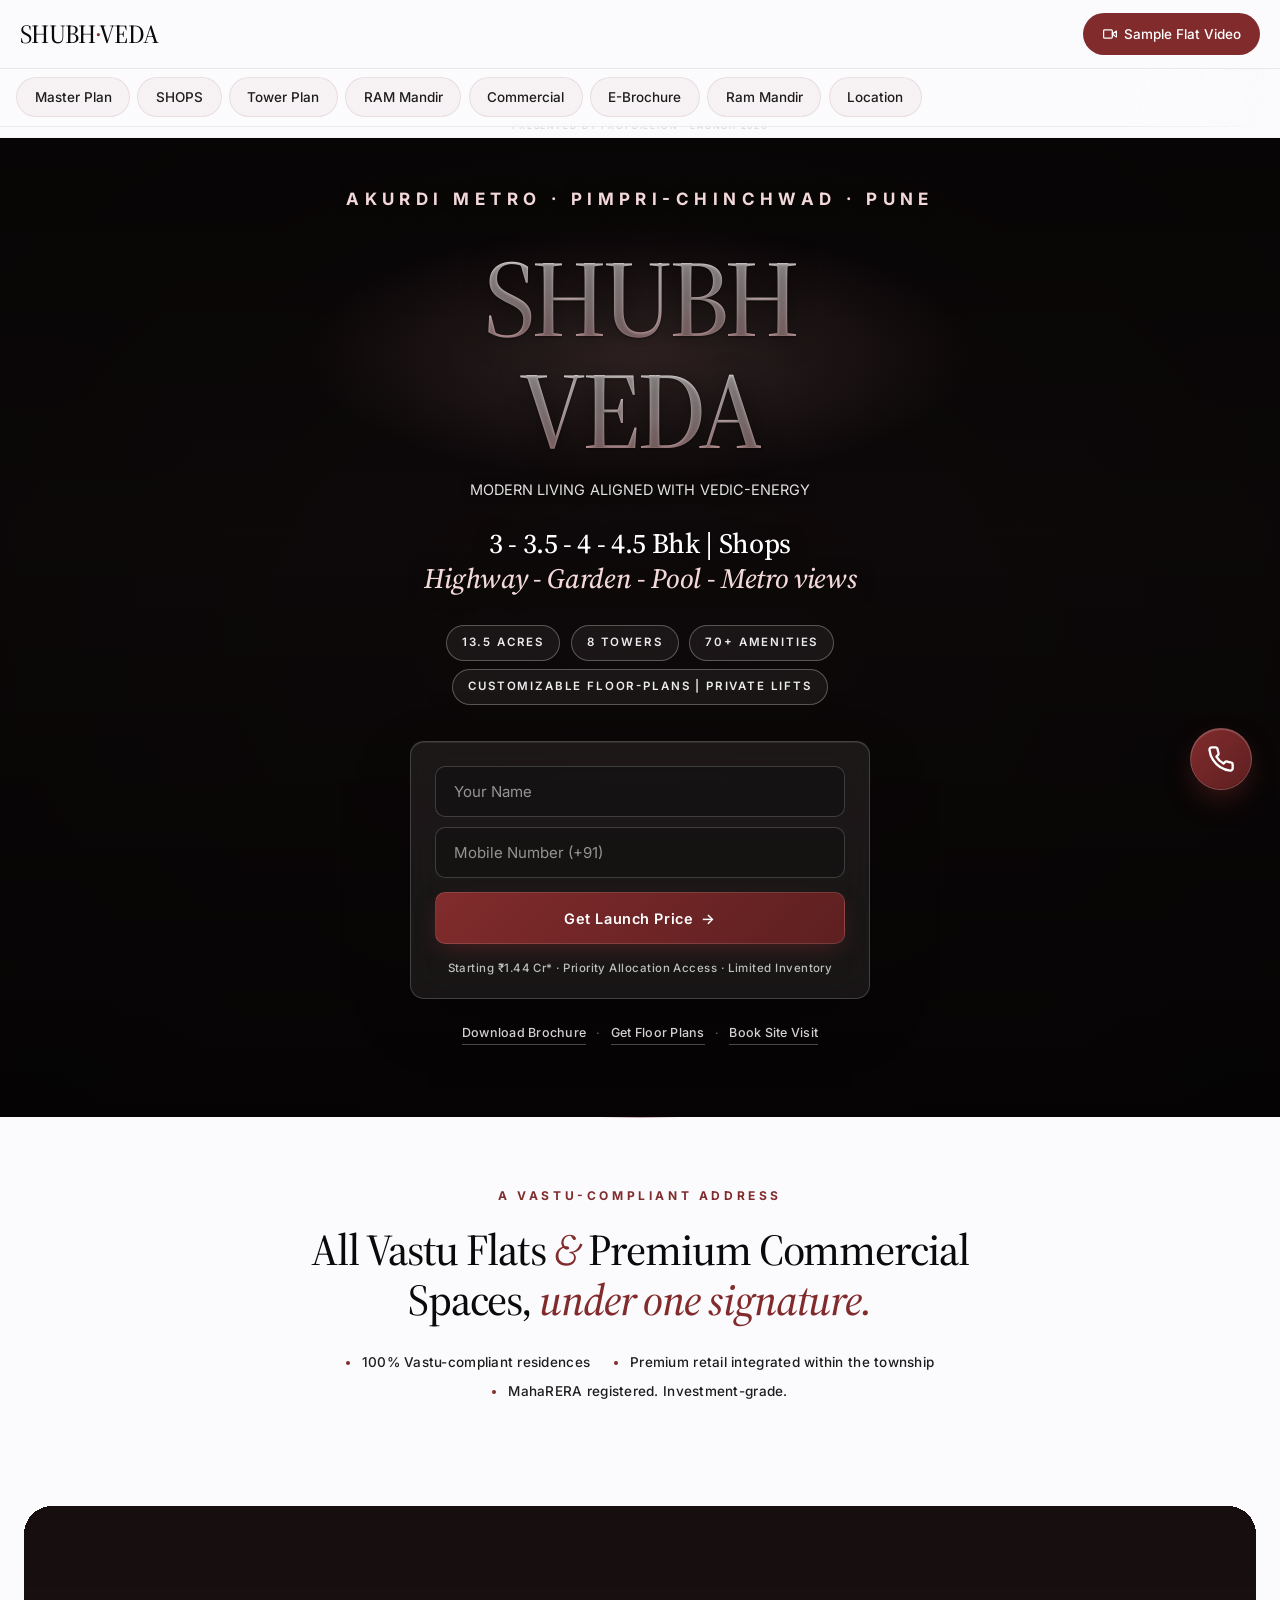
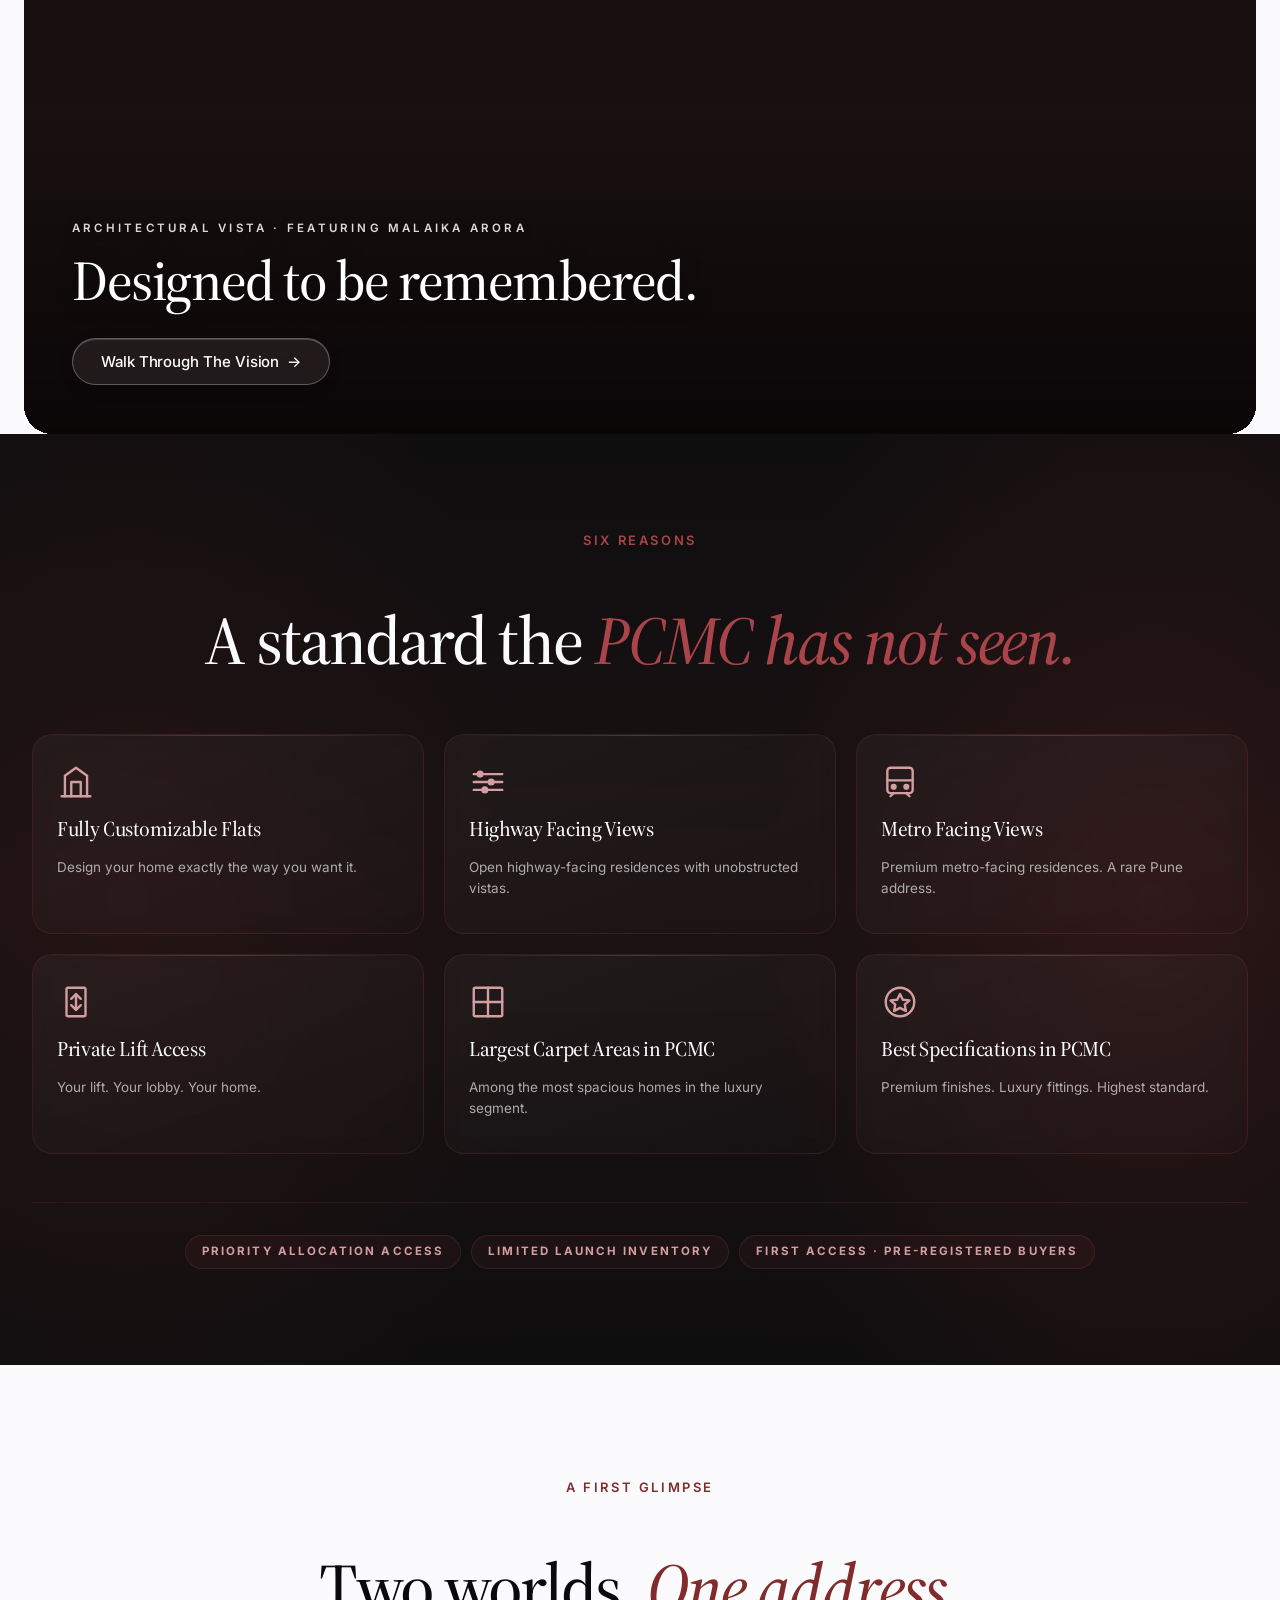
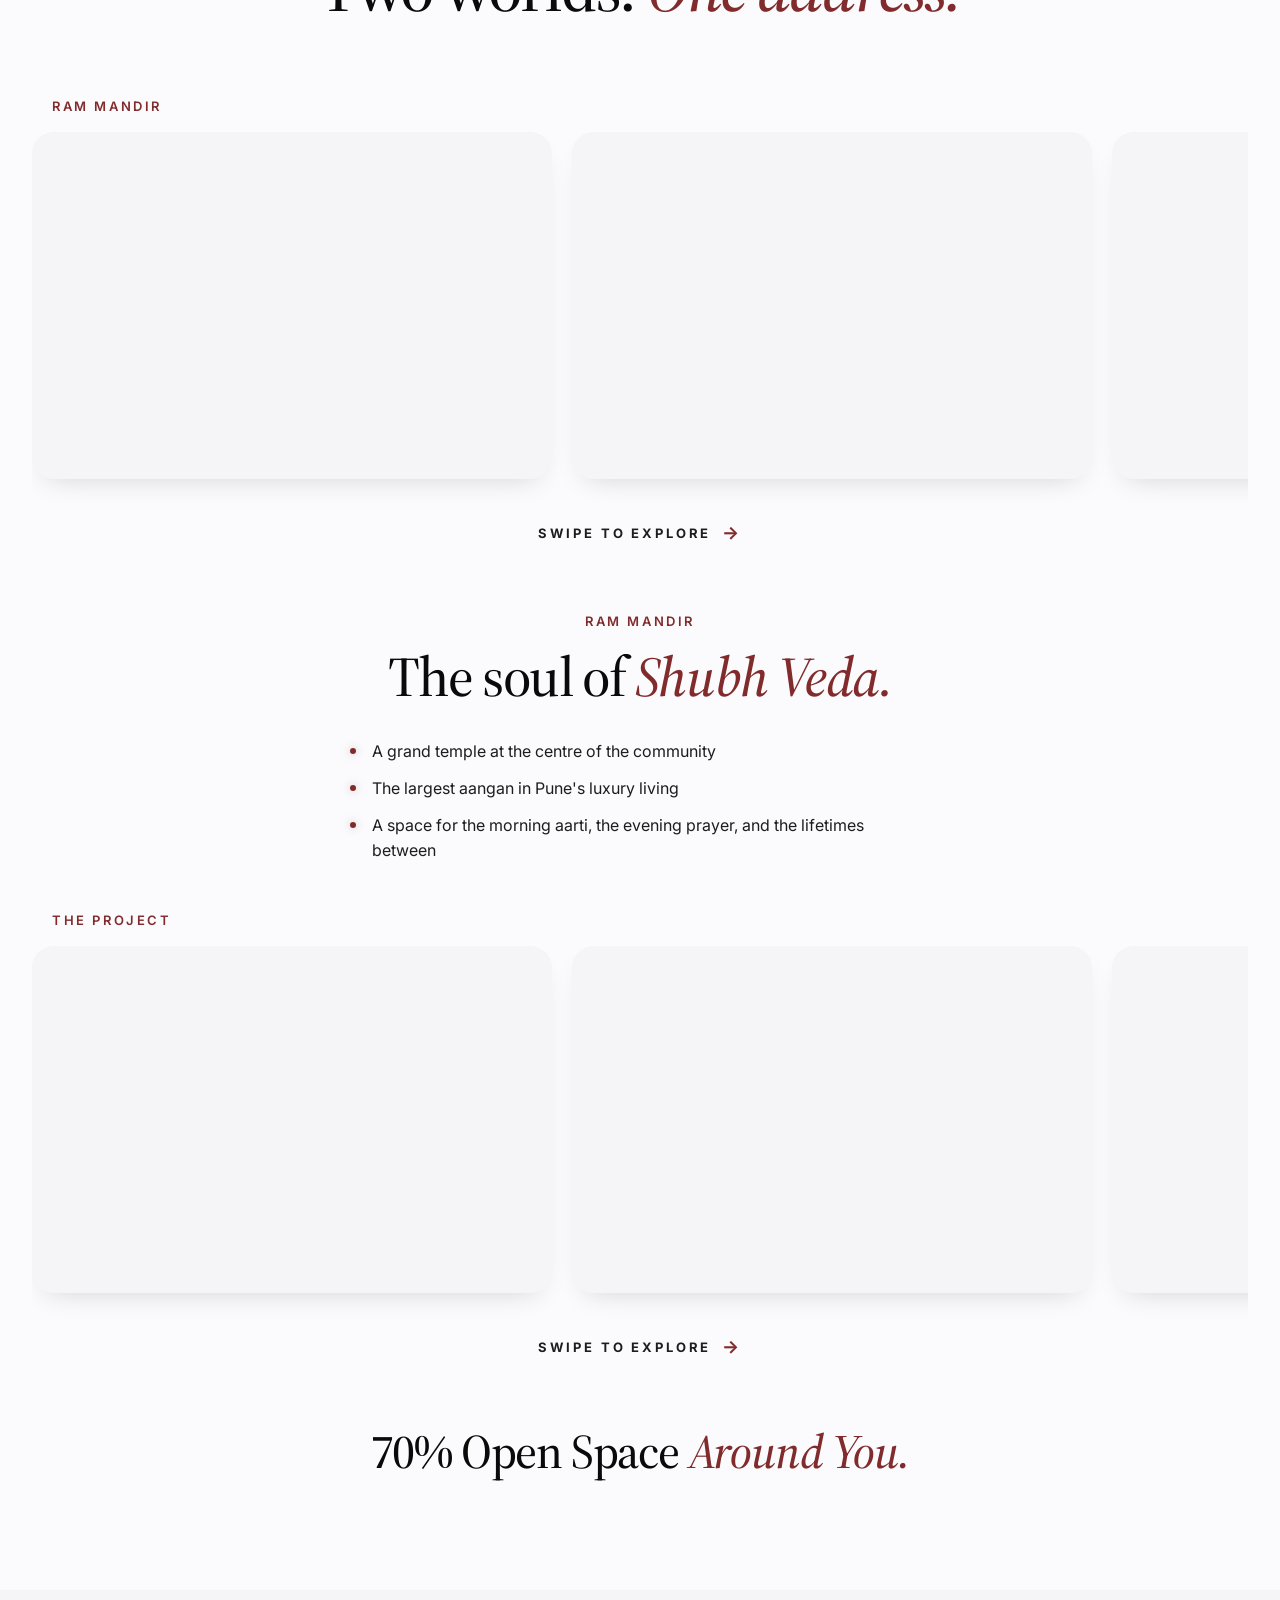
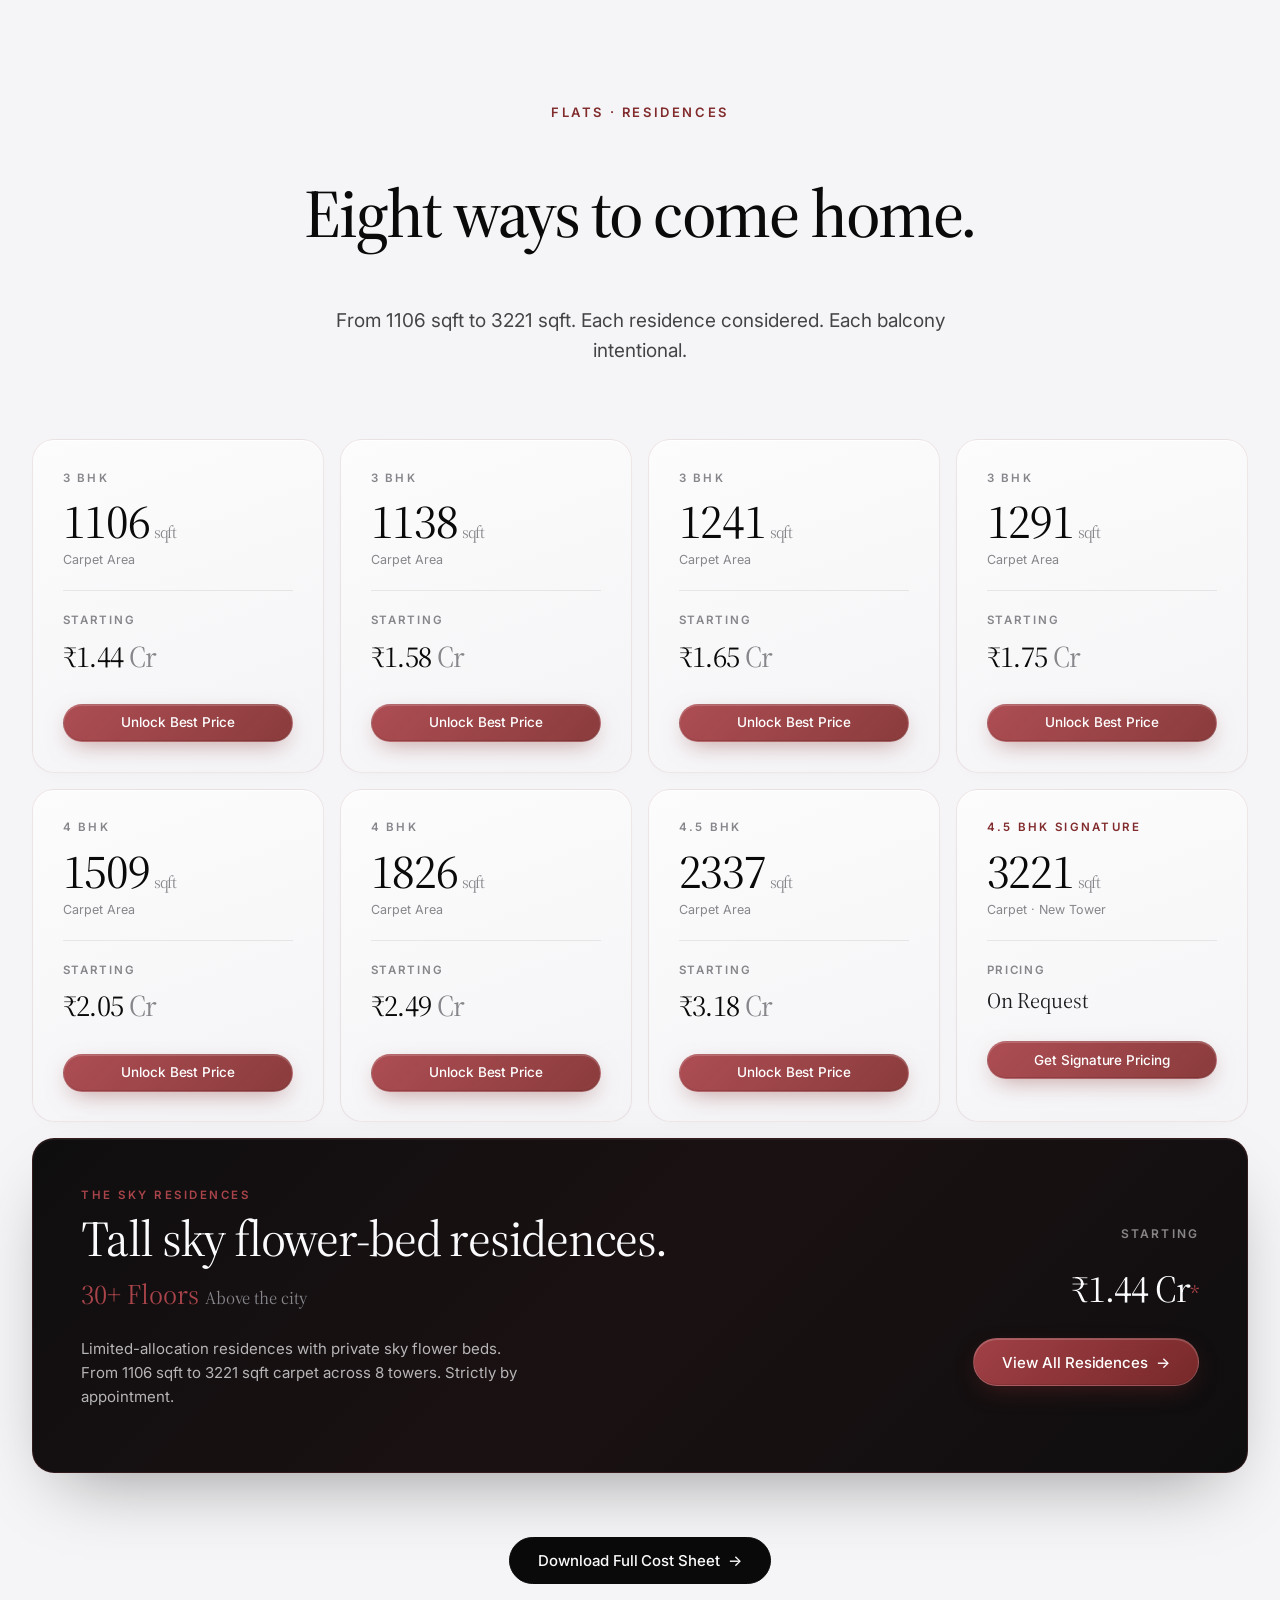
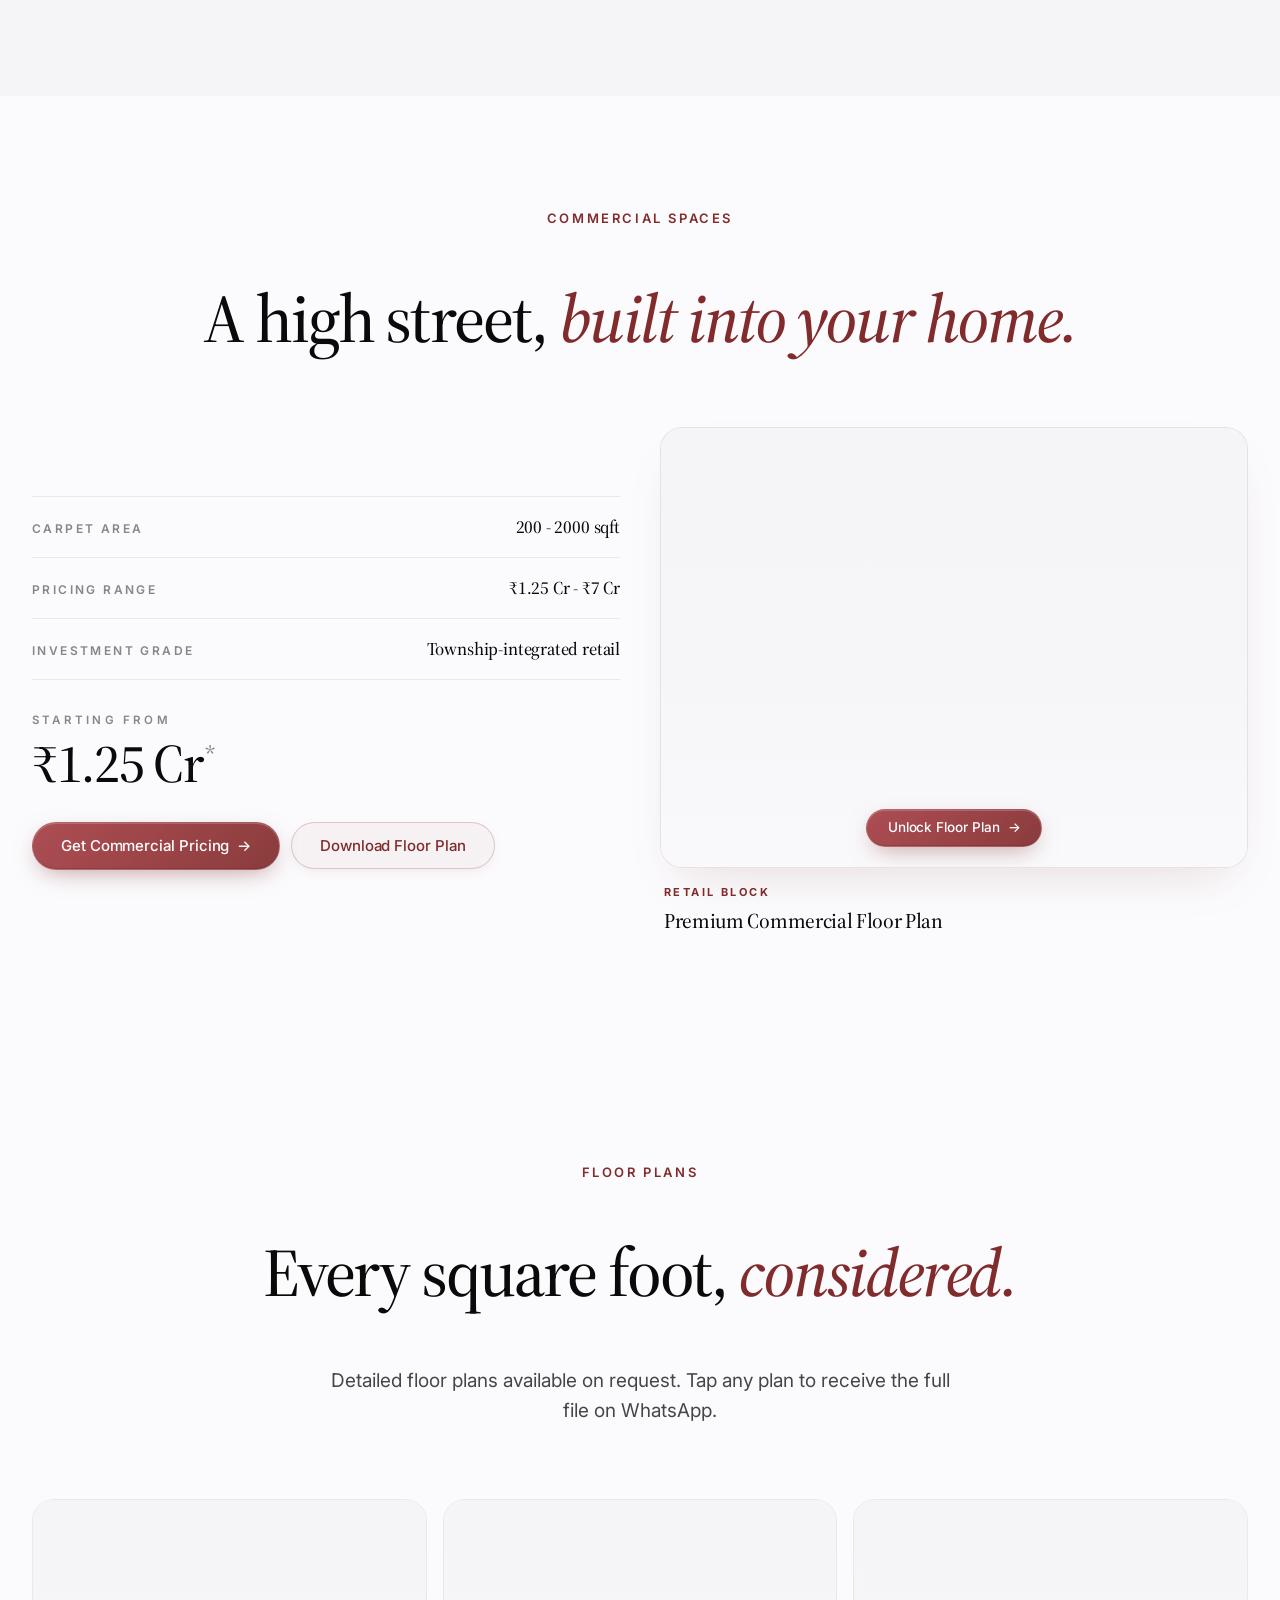
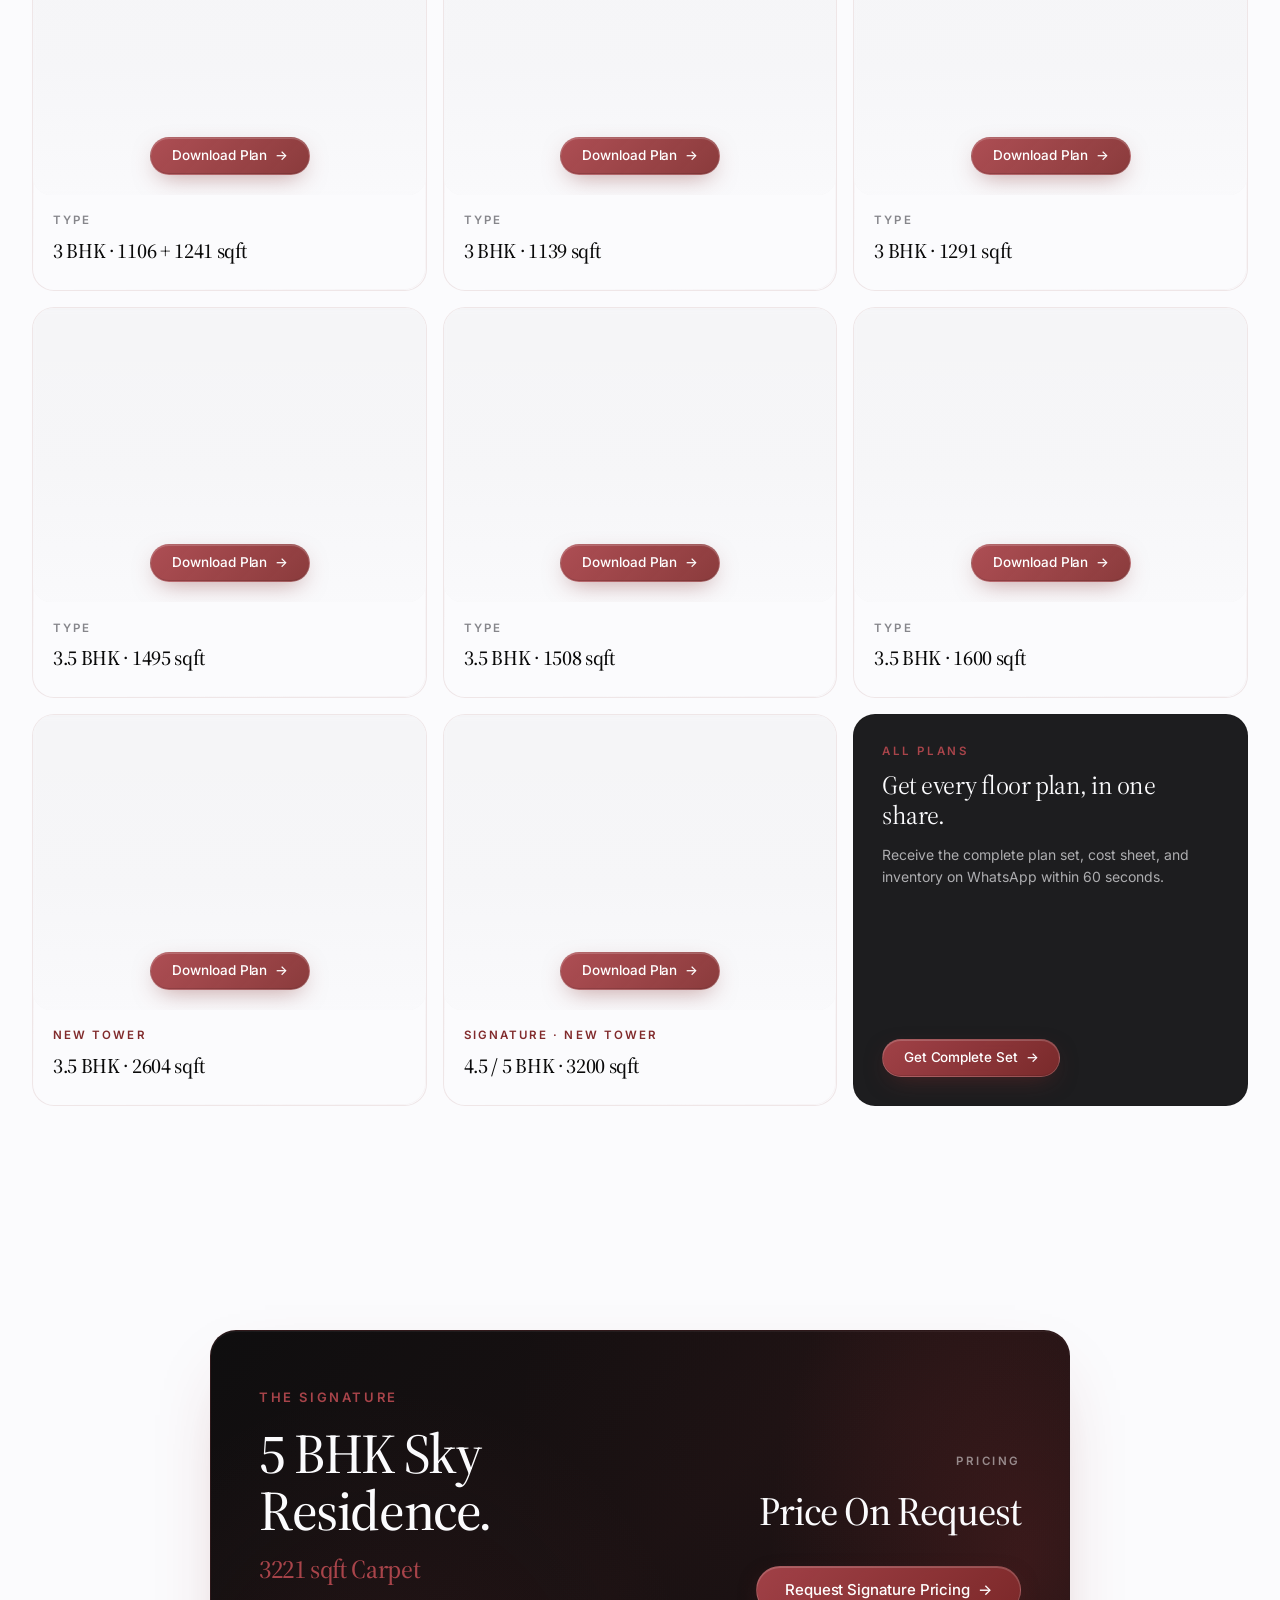
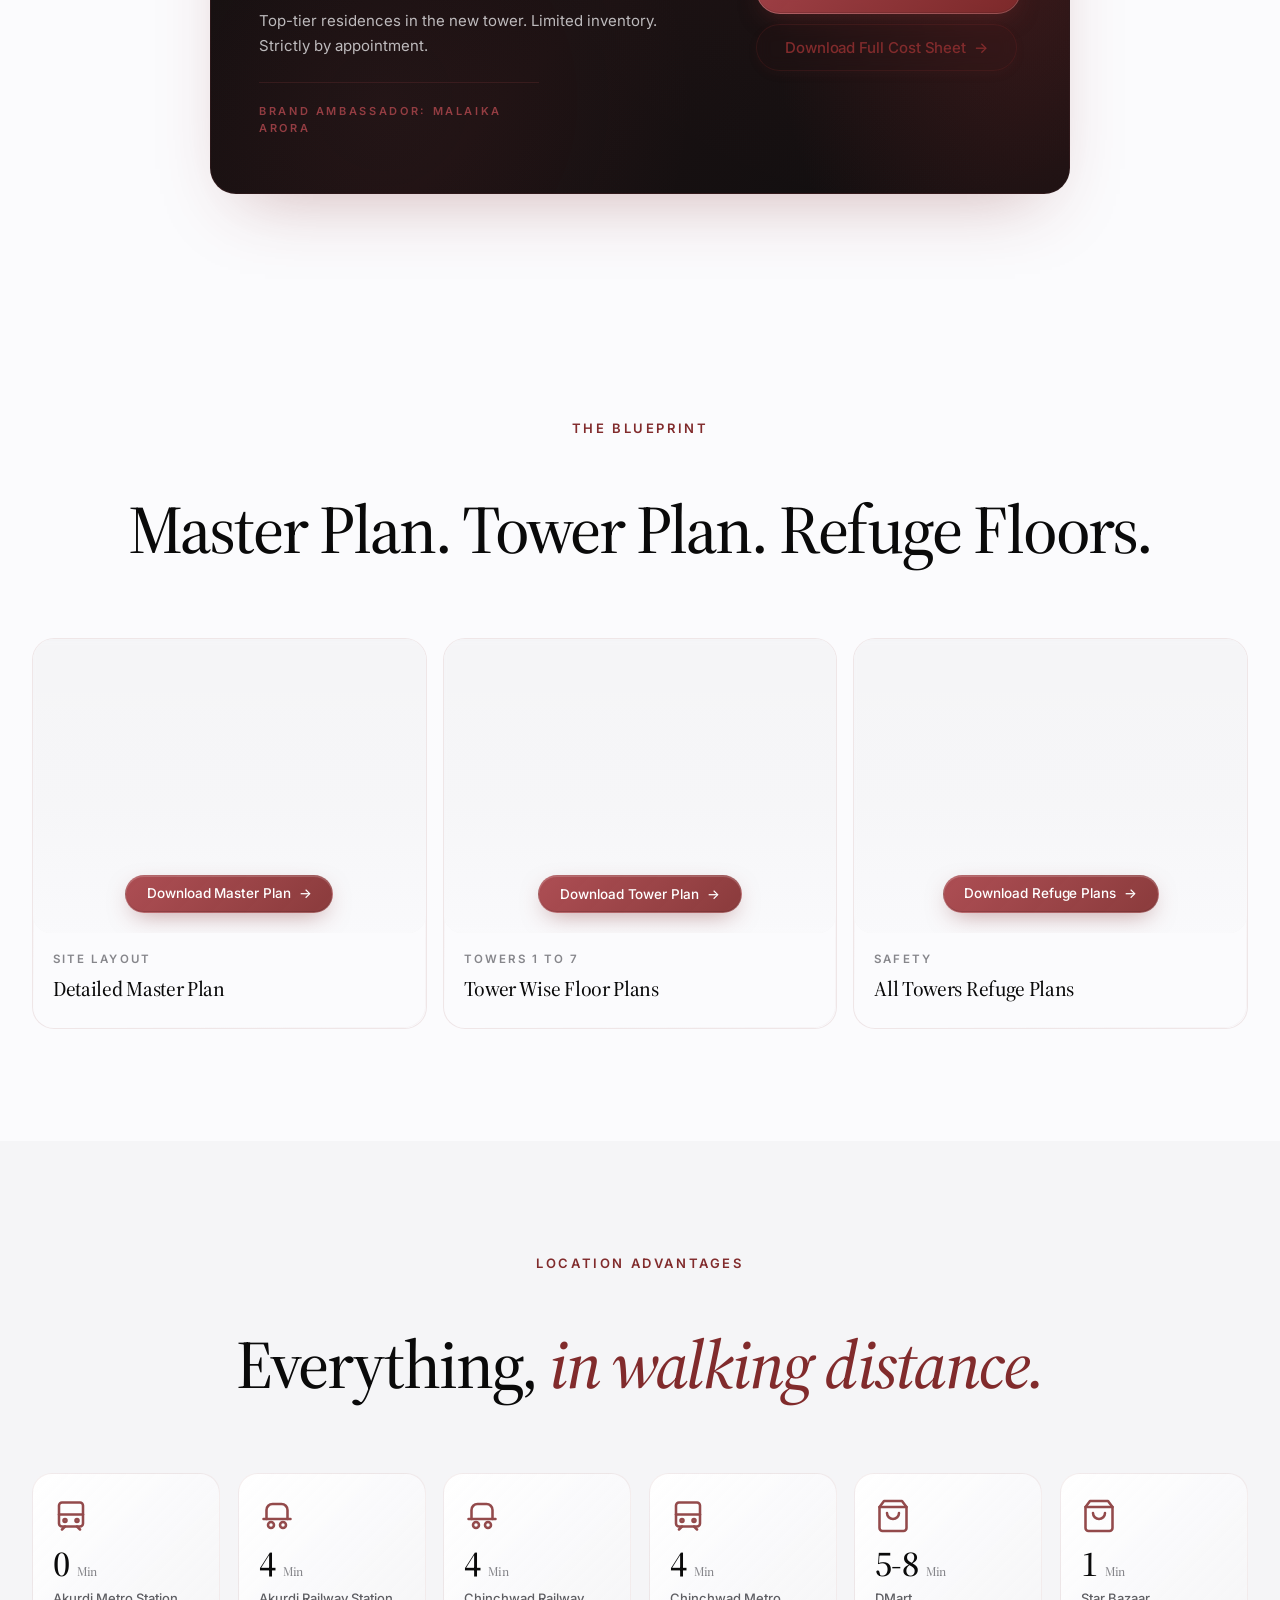
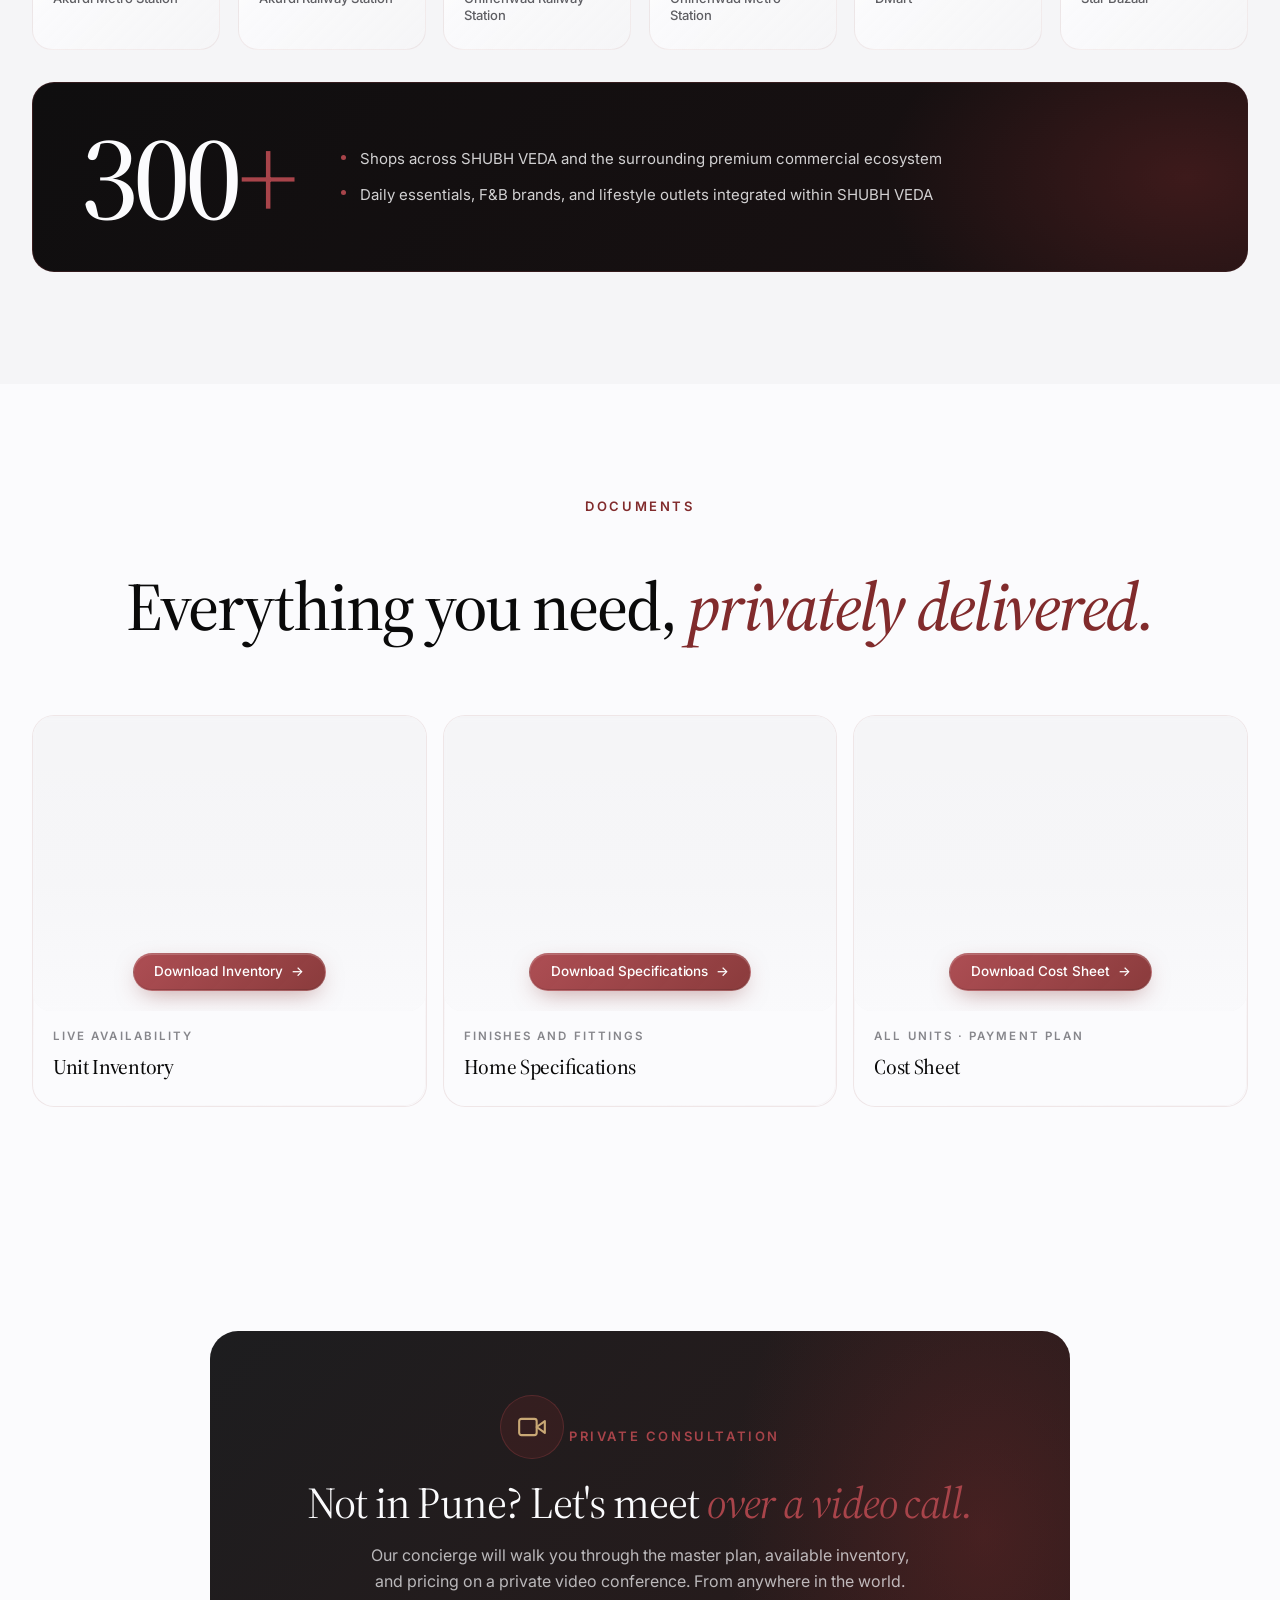
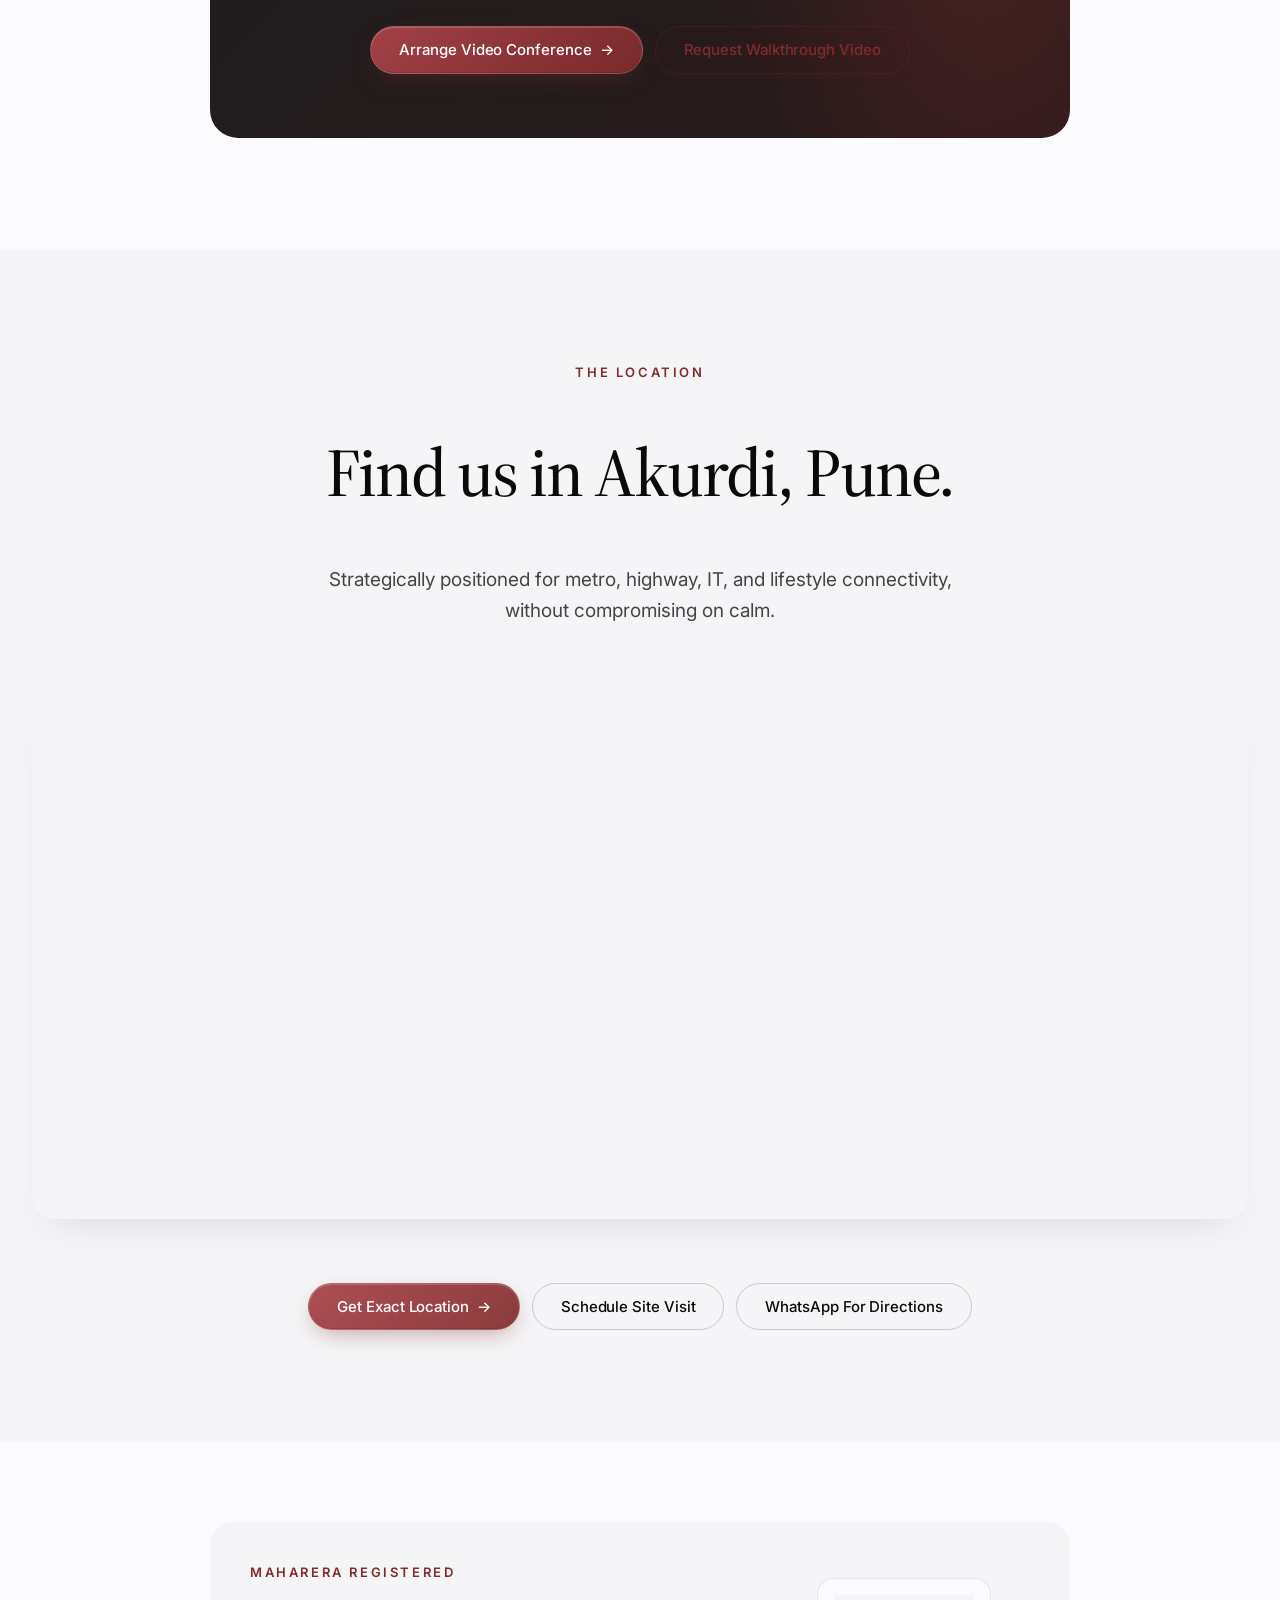
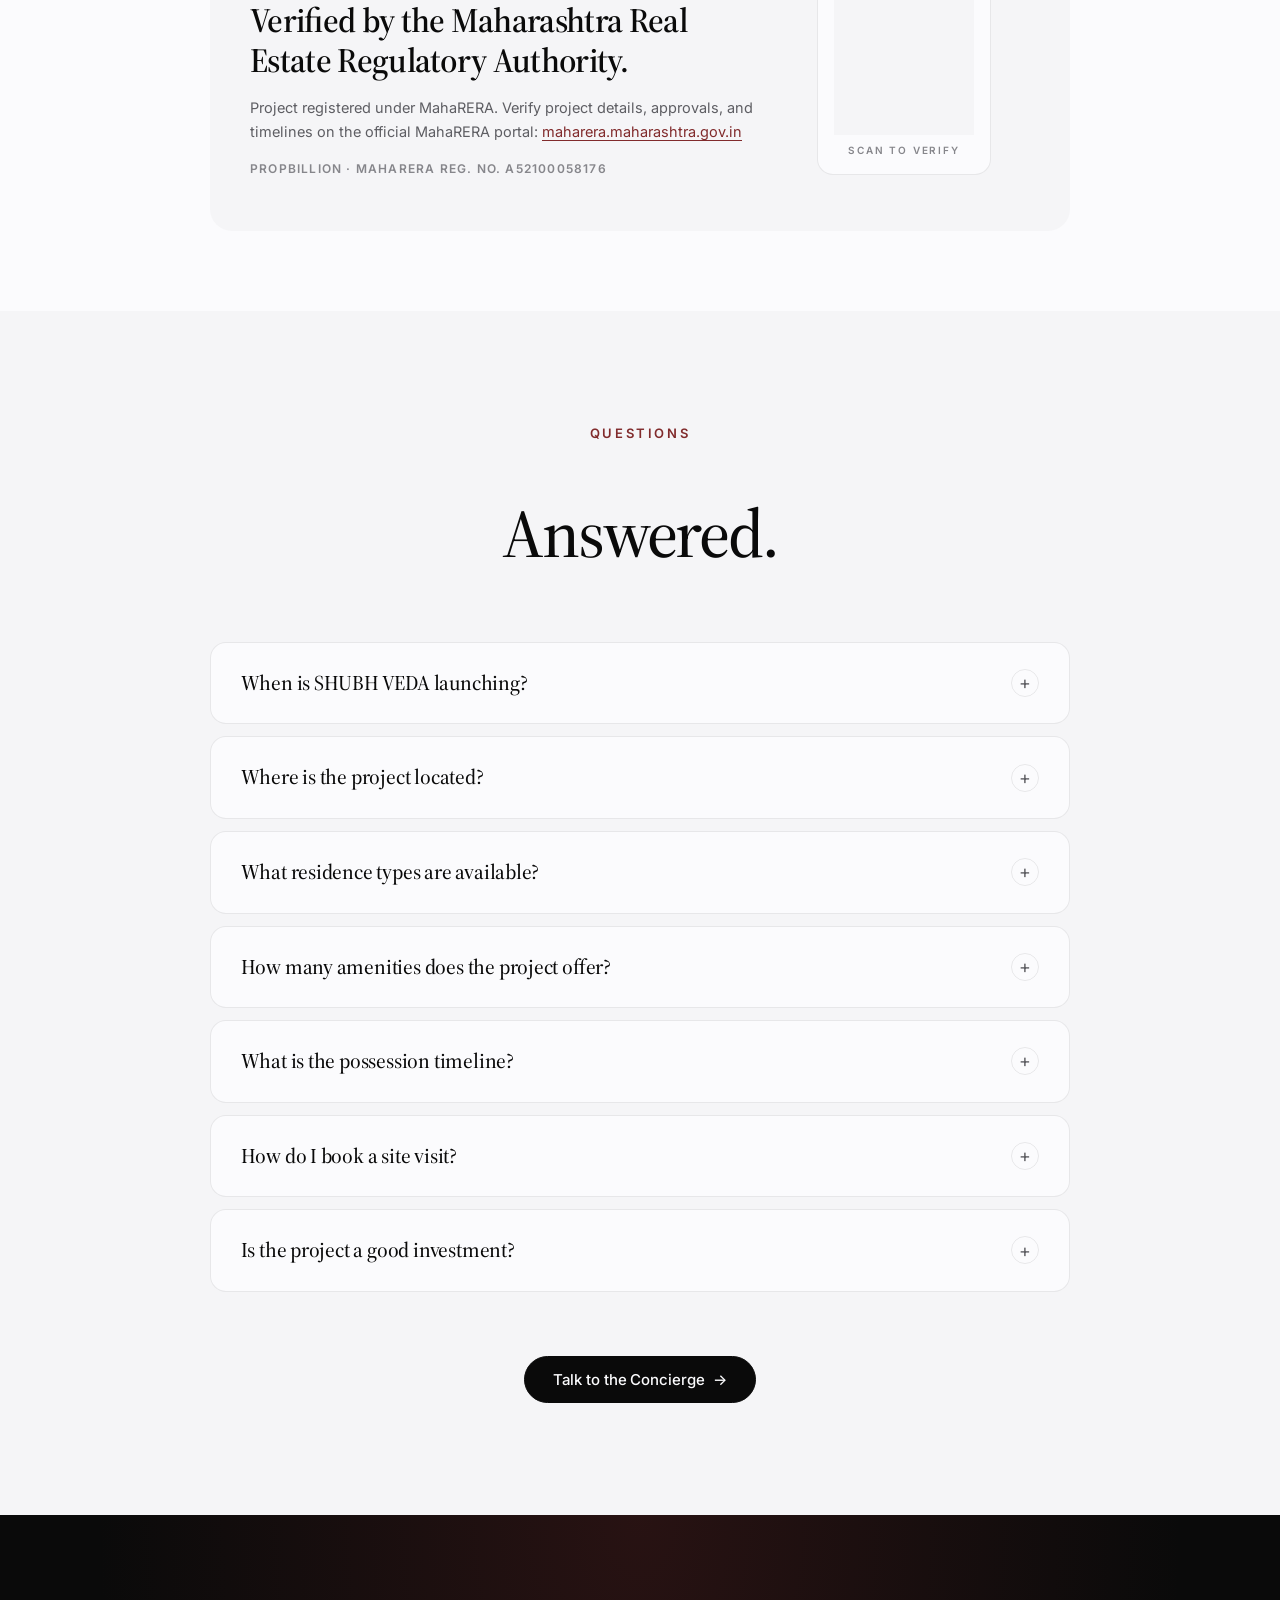
==== index.html @ 4b886337 "Update index.html" ====
<!DOCTYPE html>
<html lang="en">
<head>
<meta charset="UTF-8">
<meta name="viewport" content="width=device-width, initial-scale=1.0, maximum-scale=5">
<title>SHUBH VEDA - Launch 2026 | Akurdi, Pune | 13 Acre Luxury Living</title>
<meta name="description" content="SHUBH VEDA. 13.5 acres. 8 towers. 70+ amenities. 4 clubhouses above metro. Akurdi Metro Connected. Pune's largest podium-level luxury lifestyle. Ram Mandir - Aangan. Pre-register now.">

<!-- Performance hints -->
<link rel="preconnect" href="https://fonts.googleapis.com">
<link rel="preconnect" href="https://fonts.gstatic.com" crossorigin>
<link rel="dns-prefetch" href="https://wa.me">
<link rel="preload" as="image" href="hero-1.webp" fetchpriority="high">
<link rel="preload" as="image" href="hero-2.webp" fetchpriority="low">
<link rel="preload" as="style" href="styles.css">

<!-- Inline critical font-display hint -->
<style>
  /* Critical: prevent FOUT shift */
  html { font-family: -apple-system, BlinkMacSystemFont, 'Segoe UI', system-ui, sans-serif; }
  /* Critical: hero placeholder background while image loads */
  .hero { background: #1a1112; }
  .hero2 { background: #fbfbfd; }
  /* Critical: prevent layout shift on hero img */
  .hero-bg img, .hero2-img { background: #1a1112; }
  img { content-visibility: auto; }
</style>

<!-- Open Graph -->
<meta property="og:title" content="SHUBH VEDA - Launch 2026">
<meta property="og:description" content="13.5 acres. 8 towers. 70+ amenities. PCMC's largest podium-level lifestyle, COMMERCIAL | RESIDENTIAL | Akurdi Metro.">
<meta property="og:image" content="hero-1.webp">
<meta property="og:type" content="website">
<meta name="theme-color" content="#812B2C">

<!-- Favicon -->
<link rel="icon" type="image/svg+xml" href="data:image/svg+xml,%3Csvg xmlns='http://www.w3.org/2000/svg' viewBox='0 0 64 64'%3E%3Crect width='64' height='64' rx='14' fill='%23812B2C'/%3E%3Ctext x='32' y='44' text-anchor='middle' font-family='Georgia,serif' font-size='32' font-weight='400' fill='%23fff'%3ES%3C/text%3E%3C/svg%3E">

<!-- Fonts: Source Serif 4 (display) + Inter (body) - Adobe's signature pairing -->
<link href="https://fonts.googleapis.com/css2?family=Source+Serif+4:opsz,wght@8..60,400;8..60,500;8..60,600;8..60,700&family=Inter:wght@400;500;600;700&display=swap" rel="stylesheet">

<link rel="stylesheet" href="styles.css">
</head>
<body>

<!-- ============================ HEADER ============================ -->
<header class="header" id="top">
  <div class="header-row">
    <a href="#top" class="logo" aria-label="SHUBH VEDA Home">SHUBH<span class="dot">·</span>VEDA</a>
    <a href="https://wa.me/918857090799?text=I%20want%20to%20download%20the%20SHUBH%20VEDA%20sample%20flat%20video." target="_blank" rel="noopener" class="header-cta">
      <svg width="14" height="14" viewBox="0 0 24 24" fill="none" stroke="currentColor" stroke-width="2.2" stroke-linecap="round" stroke-linejoin="round" aria-hidden="true">
        <polygon points="23 7 16 12 23 17 23 7"></polygon>
        <rect x="1" y="5" width="15" height="14" rx="2" ry="2"></rect>
      </svg>
      <span class="header-cta-text">Sample Flat Video</span>
    </a>
  </div>
</header>

<!-- ============================ SEGMENTED ACTION BAR (below header) ============================ -->
<div class="action-bar-wrap">
  <nav class="action-bar" aria-label="Quick actions">
    <a href="https://wa.me/918857090799?text=Send%20me%20Shubh%20Veda%20master%20plan" target="_blank" rel="noopener" class="action-chip">Master Plan</a>
    <a href="https://wa.me/918857090799?text=Send%20me%20Shubh%20Veda%20SHOP%20Details" target="_blank" rel="noopener" class="action-chip">SHOPS</a>
    <a href="https://wa.me/918857090799?text=Send%20me%20Shubh%20Veda%20tower%20plan" target="_blank" rel="noopener" class="action-chip">Tower Plan</a>
    <a href="https://wa.me/918857090799?text=Send%20me%20Shubh%20Veda%20Ram%20Mandir-Aangan-Details" target="_blank" rel="noopener" class="action-chip">RAM Mandir</a>
    <a href="#commercial" class="action-chip">Commercial</a>
    <a href="https://wa.me/918857090799?text=Send%20me%20Shubh%20Veda%20e-brochure" target="_blank" rel="noopener" class="action-chip">E-Brochure</a>
    <a href="#mandir" class="action-chip">Ram Mandir</a>
    <a href="#location" class="action-chip">Location</a>
  </nav>
</div>

<!-- ============================ MICRO STRIP (PROPBILLION - ghost visibility) ============================ -->
<div class="page-offset">
  <div style="background: var(--bone); padding: 4px 1rem; text-align: center; border-bottom: 1px solid rgba(0,0,0,0.025);">
    <p style="font-size: 8.5px; letter-spacing: 0.22em; text-transform: uppercase; color: rgba(94,94,99,0.22); font-weight: 500; margin: 0;">
      Presented by PROPBILLION · Launch 2026
    </p>
  </div>
</div>

<!-- ============================ HERO (FULL BACKGROUND) ============================ -->
<section class="hero">
  <div class="hero-bg">
    <img src="hero-1.webp" alt="SHUBH VEDA - The Skyline" width="1920" height="1080" fetchpriority="high" decoding="async">
  </div>
  <div class="hero-inner hero-inner-v2">
    <span class="hero-eyebrow reveal hero-loc-xl">Akurdi Metro · Pimpri-Chinchwad · Pune</span>

    <h1 class="hero-vedas-title reveal reveal-d1">
      <span class="hv-word">SHUBH</span>
      <span class="hv-word">VEDA</span>
    </h1>

    <p class="hero-sub-v2 reveal reveal-d2">
      MODERN LIVING ALIGNED WITH VEDIC-ENERGY
    </p>
    
    <p class="hero-headline-v2 hero-config-pill reveal reveal-d2">
  3  -  3.5  -   4  -  4.5 Bhk  |  Shops <br><em>Highway - Garden - Pool - Metro views</em>
</p>

    <ul class="hero-usp-strip reveal reveal-d3">
      <li>13.5 Acres</li>
      <li>8 Towers</li>
      <li>70+ Amenities</li>
      <li>Customizable Floor-Plans | Private Lifts</li>
    </ul>

    <!-- INLINE HERO FORM -->
    <form id="heroForm" class="hero-form reveal reveal-d3">
      <div class="hf-fields">
        <input id="hf_name" type="text" placeholder="Your Name" class="hf-input" required>
        <input id="hf_mob" type="tel" placeholder="Mobile Number (+91)" class="hf-input" required>
      </div>
      <button type="submit" class="hf-submit">Get Launch Price <span>→</span></button>
      <p class="hf-trust">Starting ₹1.44 Cr* · Priority Allocation Access · Limited Inventory</p>
    </form>

    <div class="hero-secondary-ctas reveal reveal-d3">
      <a href="https://wa.me/918857090799?text=I'd%20like%20the%20Shubh%20Veda%20brochure" target="_blank" rel="noopener" class="hsc-link">Download Brochure</a>
      <span class="hsc-divider" aria-hidden="true">·</span>
      <a href="https://wa.me/918857090799?text=Send%20me%20Shubh%20Veda%20floor%20plans" target="_blank" rel="noopener" class="hsc-link">Get Floor Plans</a>
      <span class="hsc-divider" aria-hidden="true">·</span>
      <a href="https://wa.me/918857090799?text=I%20want%20to%20book%20a%20Shubh%20Veda%20site%20visit" target="_blank" rel="noopener" class="hsc-link">Book Site Visit</a>
    </div>
  </div>
</section>

<!-- ============================ TRUST STATEMENT STRIP (between Hero 1 and Hero 2) ============================ -->
<section class="trust-strip">
  <div class="trust-strip-inner">
    <span class="trust-eyebrow">A Vastu-Compliant Address</span>
    <h2 class="trust-title">All Vastu Flats <span class="amp">&amp;</span> Premium Commercial Spaces, <em>under one signature.</em></h2>
    <ul class="trust-bullets">
      <li>100% Vastu-compliant residences</li>
      <li>Premium retail integrated within the township</li>
      <li>MahaRERA registered. Investment-grade.</li>
    </ul>
  </div>
</section>

<!-- ============================ HERO 2 CINEMATIC SECTION ============================ -->
<section class="hero2">
  <div class="hero2-frame">
    <div class="hero2-img-wrap">
      <img src="hero-2.webp" alt="Shubh Veda architectural vista featuring Malaika Arora" class="hero2-img" width="1920" height="1080" loading="eager" decoding="async" fetchpriority="low">
    </div>
    <div class="hero2-overlay"></div>
    <div class="hero2-caption">
      <div class="hero2-label reveal">Architectural Vista · Featuring Malaika Arora</div>
      <h2 class="hero2-title reveal reveal-d1">Designed to be remembered.</h2>
      <a href="https://wa.me/918857090799?text=Send%20me%20the%20Shubh%20Veda%20architectural%20walkthrough" target="_blank" rel="noopener" class="btn btn-glass-light reveal reveal-d2" style="margin-top: 1.75rem;">Walk Through The Vision <span>→</span></a>
    </div>
  </div>
</section>

<!-- ============================ USP SECTION (6 luxury cards) ============================ -->
<section id="usps" class="section-usps">
  <div class="container">
    <div class="section-head">
      <span class="eyebrow reveal" style="color: var(--brand-light);">Six Reasons</span>
      <h2 class="h-section reveal reveal-d1" style="color: var(--bone);">A standard the <em class="italic" style="color: var(--brand-light);">PCMC has not seen.</em></h2>
    </div>

    <div class="usp-grid">
      <div class="usp-card reveal">
        <div class="usp-icon">
          <svg viewBox="0 0 24 24" fill="none" stroke="currentColor" stroke-width="1.5" stroke-linecap="round" stroke-linejoin="round"><path d="M3 21h18"/><path d="M5 21V8l7-5 7 5v13"/><path d="M9 21V12h6v9"/></svg>
        </div>
        <h3 class="usp-title">Fully Customizable Flats</h3>
        <p class="usp-sub">Design your home exactly the way you want it.</p>
      </div>

      <div class="usp-card reveal reveal-d1">
        <div class="usp-icon">
          <svg viewBox="0 0 24 24" fill="none" stroke="currentColor" stroke-width="1.5" stroke-linecap="round" stroke-linejoin="round"><path d="M3 12h18"/><path d="M3 7h18"/><path d="M3 17h18"/><circle cx="7" cy="7" r="1.5" fill="currentColor"/><circle cx="14" cy="12" r="1.5" fill="currentColor"/><circle cx="10" cy="17" r="1.5" fill="currentColor"/></svg>
        </div>
        <h3 class="usp-title">Highway Facing Views</h3>
        <p class="usp-sub">Open highway-facing residences with unobstructed vistas.</p>
      </div>

      <div class="usp-card reveal reveal-d2">
        <div class="usp-icon">
          <svg viewBox="0 0 24 24" fill="none" stroke="currentColor" stroke-width="1.5" stroke-linecap="round" stroke-linejoin="round"><rect x="4" y="3" width="16" height="16" rx="2"/><path d="M4 11h16"/><circle cx="8" cy="15" r="1.2" fill="currentColor"/><circle cx="16" cy="15" r="1.2" fill="currentColor"/><path d="M8 19l-2 2M16 19l2 2"/></svg>
        </div>
        <h3 class="usp-title">Metro Facing Views</h3>
        <p class="usp-sub">Premium metro-facing residences. A rare Pune address.</p>
      </div>

      <div class="usp-card reveal">
        <div class="usp-icon">
          <svg viewBox="0 0 24 24" fill="none" stroke="currentColor" stroke-width="1.5" stroke-linecap="round" stroke-linejoin="round"><rect x="6" y="3" width="12" height="18" rx="1"/><path d="M12 7v10"/><path d="M9 10l3-3 3 3"/><path d="M9 14l3 3 3-3"/></svg>
        </div>
        <h3 class="usp-title">Private Lift Access</h3>
        <p class="usp-sub">Your lift. Your lobby. Your home.</p>
      </div>

      <div class="usp-card reveal reveal-d1">
        <div class="usp-icon">
          <svg viewBox="0 0 24 24" fill="none" stroke="currentColor" stroke-width="1.5" stroke-linecap="round" stroke-linejoin="round"><rect x="3" y="3" width="18" height="18" rx="1"/><path d="M3 12h18M12 3v18"/></svg>
        </div>
        <h3 class="usp-title">Largest Carpet Areas in PCMC</h3>
        <p class="usp-sub">Among the most spacious homes in the luxury segment.</p>
      </div>

      <div class="usp-card reveal reveal-d2">
        <div class="usp-icon">
          <svg viewBox="0 0 24 24" fill="none" stroke="currentColor" stroke-width="1.5" stroke-linecap="round" stroke-linejoin="round"><circle cx="12" cy="12" r="9"/><path d="M12 7l1.8 3.6L18 11l-3 2.6.7 4.1L12 15.7 8.3 17.7 9 13.6 6 11l4.2-.4L12 7z"/></svg>
        </div>
        <h3 class="usp-title">Best Specifications in PCMC</h3>
        <p class="usp-sub">Premium finishes. Luxury fittings. Highest standard.</p>
      </div>
    </div>

    <!-- Scarcity strip -->
    <div class="scarcity-strip reveal">
      <span class="ss-pill">Priority Allocation Access</span>
      <span class="ss-pill">Limited Launch Inventory</span>
      <span class="ss-pill">First Access · Pre-Registered Buyers</span>
    </div>
  </div>
</section>

<!-- ============================ AUTO GALLERIES (Mandir + Project) ============================ -->
<section class="section bg-bone">
  <div class="container">
    <div class="section-head">
      <span class="eyebrow reveal">A First Glimpse</span>
      <h2 class="h-section reveal reveal-d1">Two worlds. <em class="italic text-brand">One address.</em></h2>
    </div>
  </div>

  <!-- Gallery 1: Ram Mandir -->
  <div id="mandir" class="auto-gallery" data-autoslide="true">
    <div class="ag-label">
      <span class="eyebrow" style="margin-bottom: 0; color: var(--brand);">Ram Mandir</span>
    </div>
    <div class="ag-track" data-track>
      <div class="ag-slide"><img src="mandir-1.webp" alt="Ram Mandir at SHUBH VEDA" width="900" height="600" loading="lazy" decoding="async"></div>
      <div class="ag-slide"><img src="mandir-2.webp" alt="Aarti at twilight" width="900" height="600" loading="lazy" decoding="async"></div>
      <div class="ag-slide"><img src="mandir-3.webp" alt="Temple architecture" width="900" height="600" loading="lazy" decoding="async"></div>
      <div class="ag-slide"><img src="mandir-4.webp" alt="Community gathering space" width="900" height="600" loading="lazy" decoding="async"></div>
      <div class="ag-slide"><img src="mandir-5.webp" alt="Morning ritual" width="900" height="600" loading="lazy" decoding="async"></div>
      <div class="ag-slide"><img src="mandir-6.webp" alt="Peaceful temple courtyard" width="900" height="600" loading="lazy" decoding="async"></div>
    </div>
    <div class="ag-hint"><span>Swipe to explore</span> <span class="ag-arrow">→</span></div>
  </div>

  <!-- The soul of Shubh Veda quote (under Ram Mandir gallery) -->
  <div class="container-narrow soul-quote reveal">
    <span class="eyebrow" style="color: var(--brand);">Ram Mandir</span>
    <h3 class="soul-title">The soul of <em>Shubh Veda.</em></h3>
    <ul class="soul-points">
      <li>A grand temple at the centre of the community</li>
      <li>The largest aangan in Pune's luxury living</li>
      <li>A space for the morning aarti, the evening prayer, and the lifetimes between</li>
    </ul>
  </div>

  <!-- Gallery 2: Luxury Project Photography -->
  <div class="auto-gallery" data-autoslide="true" style="margin-top: 3rem;">
    <div class="ag-label">
      <span class="eyebrow" style="margin-bottom: 0; color: var(--brand);">The Project</span>
    </div>
    <div class="ag-track" data-track>
      <div class="ag-slide"><img src="gallery-1.webp" alt="The podium" width="900" height="600" loading="lazy" decoding="async"></div>
      <div class="ag-slide"><img src="gallery-3.webp" alt="The water" width="900" height="600" loading="lazy" decoding="async"></div>
      <div class="ag-slide"><img src="gallery-4.webp" alt="The gardens" width="900" height="600" loading="lazy" decoding="async"></div>
      <div class="ag-slide"><img src="gallery-5.webp" alt="The hour" width="900" height="600" loading="lazy" decoding="async"></div>
      <div class="ag-slide"><img src="gallery-8.webp" alt="The architecture" width="900" height="600" loading="lazy" decoding="async"></div>
      <div class="ag-slide"><img src="gallery-10.webp" alt="The promenade" width="900" height="600" loading="lazy" decoding="async"></div>
    </div>
    <div class="ag-hint"><span>Swipe to explore</span> <span class="ag-arrow">→</span></div>
  </div>

  <div class="open-space-line container-narrow reveal">
    <h3>70% Open Space <em>Around You.</em></h3>
  </div>
</section>

<!-- ============================ PRICING ============================ -->
<section id="configurations" class="section bg-mist">
  <div class="container">
    <div class="section-head">
      <span class="eyebrow reveal">Flats · Residences</span>
      <h2 class="h-section reveal reveal-d1">Eight ways to come home.</h2>
      <p class="lead mt-md reveal reveal-d2" style="max-width: 640px; margin-left: auto; margin-right: auto;">
        From 1106 sqft to 3221 sqft. Each residence considered. Each balcony intentional.
      </p>
    </div>

    <div class="price-grid">
      <div class="price-card reveal">
        <div class="pc-type">3 BHK</div>
        <div class="pc-size">1106<span class="u">sqft</span></div>
        <div class="pc-sub">Carpet Area</div>
        <div class="pc-divider"></div>
        <div class="pc-starts">Starting</div>
        <div class="pc-price">₹1.44 <span class="u">Cr</span></div>
        <a href="https://wa.me/918857090799?text=Unlock%20best%20price%20for%203BHK%201106%20sqft%20Shubh%20Veda" target="_blank" rel="noopener" class="btn btn-glass-brand btn-block btn-sm" style="margin-top: 1.5rem;">Unlock Best Price</a>
      </div>

      <div class="price-card reveal reveal-d1">
        <div class="pc-type">3 BHK</div>
        <div class="pc-size">1138<span class="u">sqft</span></div>
        <div class="pc-sub">Carpet Area</div>
        <div class="pc-divider"></div>
        <div class="pc-starts">Starting</div>
        <div class="pc-price">₹1.58 <span class="u">Cr</span></div>
        <a href="https://wa.me/918857090799?text=Unlock%20best%20price%20for%203BHK%201138%20sqft%20Shubh%20Veda" target="_blank" rel="noopener" class="btn btn-glass-brand btn-block btn-sm" style="margin-top: 1.5rem;">Unlock Best Price</a>
      </div>

      <div class="price-card reveal reveal-d2">
        <div class="pc-type">3 BHK</div>
        <div class="pc-size">1241<span class="u">sqft</span></div>
        <div class="pc-sub">Carpet Area</div>
        <div class="pc-divider"></div>
        <div class="pc-starts">Starting</div>
        <div class="pc-price">₹1.65 <span class="u">Cr</span></div>
        <a href="https://wa.me/918857090799?text=Unlock%20best%20price%20for%203BHK%201241%20sqft%20Shubh%20Veda" target="_blank" rel="noopener" class="btn btn-glass-brand btn-block btn-sm" style="margin-top: 1.5rem;">Unlock Best Price</a>
      </div>

      <div class="price-card reveal reveal-d3">
        <div class="pc-type">3 BHK</div>
        <div class="pc-size">1291<span class="u">sqft</span></div>
        <div class="pc-sub">Carpet Area</div>
        <div class="pc-divider"></div>
        <div class="pc-starts">Starting</div>
        <div class="pc-price">₹1.75 <span class="u">Cr</span></div>
        <a href="https://wa.me/918857090799?text=Unlock%20best%20price%20for%203BHK%201291%20sqft%20Shubh%20Veda" target="_blank" rel="noopener" class="btn btn-glass-brand btn-block btn-sm" style="margin-top: 1.5rem;">Unlock Best Price</a>
      </div>

      <div class="price-card reveal">
        <div class="pc-type">4 BHK</div>
        <div class="pc-size">1509<span class="u">sqft</span></div>
        <div class="pc-sub">Carpet Area</div>
        <div class="pc-divider"></div>
        <div class="pc-starts">Starting</div>
        <div class="pc-price">₹2.05 <span class="u">Cr</span></div>
        <a href="https://wa.me/918857090799?text=Unlock%20best%20price%20for%204BHK%201509%20sqft%20Shubh%20Veda" target="_blank" rel="noopener" class="btn btn-glass-brand btn-block btn-sm" style="margin-top: 1.5rem;">Unlock Best Price</a>
      </div>

      <div class="price-card reveal reveal-d1">
        <div class="pc-type">4 BHK</div>
        <div class="pc-size">1826<span class="u">sqft</span></div>
        <div class="pc-sub">Carpet Area</div>
        <div class="pc-divider"></div>
        <div class="pc-starts">Starting</div>
        <div class="pc-price">₹2.49 <span class="u">Cr</span></div>
        <a href="https://wa.me/918857090799?text=Unlock%20best%20price%20for%204BHK%201826%20sqft%20Shubh%20Veda" target="_blank" rel="noopener" class="btn btn-glass-brand btn-block btn-sm" style="margin-top: 1.5rem;">Unlock Best Price</a>
      </div>

      <div class="price-card reveal reveal-d2">
        <div class="pc-type">4.5 BHK</div>
        <div class="pc-size">2337<span class="u">sqft</span></div>
        <div class="pc-sub">Carpet Area</div>
        <div class="pc-divider"></div>
        <div class="pc-starts">Starting</div>
        <div class="pc-price">₹3.18 <span class="u">Cr</span></div>
        <a href="https://wa.me/918857090799?text=Unlock%20best%20price%20for%204.5BHK%202337%20sqft%20Shubh%20Veda" target="_blank" rel="noopener" class="btn btn-glass-brand btn-block btn-sm" style="margin-top: 1.5rem;">Unlock Best Price</a>
      </div>

      <div class="price-card reveal reveal-d3">
        <div class="pc-type signature">4.5 BHK Signature</div>
        <div class="pc-size">3221<span class="u">sqft</span></div>
        <div class="pc-sub">Carpet · New Tower</div>
        <div class="pc-divider"></div>
        <div class="pc-starts">Pricing</div>
        <div class="pc-por">On Request</div>
        <a href="https://wa.me/918857090799?text=I%20want%20Signature%20pricing%20for%204.5BHK%203221%20sqft%20Shubh%20Veda" target="_blank" rel="noopener" class="btn btn-glass-brand btn-block btn-sm" style="margin-top: 1.5rem;">Get Signature Pricing</a>
      </div>

      <div class="signature-card reveal">
        <div>
          <div class="label">The Sky Residences</div>
          <h3>Tall sky flower-bed residences.</h3>
          <div class="area">30+ Floors <span style="color: var(--slate-light); font-size: 18px;">Above the city</span></div>
          <p class="desc">Limited-allocation residences with private sky flower beds. From 1106 sqft to 3221 sqft carpet across 8 towers. Strictly by appointment.</p>
        </div>
        <div class="price-side">
          <div class="l">Starting</div>
          <div class="p">₹1.44 Cr<span style="color: var(--brand-light); font-size: 0.6em;">*</span></div>
          <a href="https://wa.me/918857090799?text=I%20want%20the%20Shubh%20Veda%20signature%20pricing%20deck" target="_blank" rel="noopener" class="btn btn-glass-brand" style="margin-top: 0.25rem;">View All Residences <span>→</span></a>
        </div>
      </div>
    </div>

    <div class="text-center mt-xl">
      <a href="https://wa.me/918857090799?text=Send%20me%20the%20complete%20Shubh%20Veda%20cost%20sheet" target="_blank" rel="noopener" class="btn btn-ink">Download Full Cost Sheet <span>→</span></a>
    </div>
  </div>
</section>

<!-- ============================ COMMERCIAL SPACES ============================ -->
<section id="commercial" class="section bg-bone">
  <div class="container">
    <div class="section-head">
      <span class="eyebrow reveal">Commercial Spaces</span>
      <h2 class="h-section reveal reveal-d1">A high street, <em class="italic text-brand">built into your home.</em></h2>
    </div>

    <div class="commercial-grid">
      <!-- Left: pricing + bullets -->
      <div class="commercial-info reveal">
        <ul class="commercial-bullets">
          <li><span class="cb-label">Carpet Area</span><span class="cb-value">200 - 2000 sqft</span></li>
          <li><span class="cb-label">Pricing Range</span><span class="cb-value">₹1.25 Cr - ₹7 Cr</span></li>
          <li><span class="cb-label">Investment Grade</span><span class="cb-value">Township-integrated retail</span></li>
        </ul>

        <div class="commercial-price">
          <span class="cp-label">Starting From</span>
          <span class="cp-amount">₹1.25 Cr<span class="cp-asterisk">*</span></span>
        </div>

        <div class="commercial-ctas">
          <a href="https://wa.me/918857090799?text=Send%20me%20the%20Shubh%20Veda%20commercial%20cost%20sheet" target="_blank" rel="noopener" class="btn btn-glass-brand">Get Commercial Pricing <span>→</span></a>
          <a href="https://wa.me/918857090799?text=Send%20me%20the%20Shubh%20Veda%20commercial%20floor%20plan" target="_blank" rel="noopener" class="btn btn-glass-light">Download Floor Plan</a>
        </div>
      </div>

      <!-- Right: blurred commercial floor plan -->
      <div class="commercial-plan reveal reveal-d1">
        <div class="gated">
          <img src="tower-plan.webp" alt="SHUBH VEDA commercial floor plan" width="900" height="600" loading="lazy" decoding="async">
          <div class="gated-cta">
            <a href="https://wa.me/918857090799?text=Send%20me%20the%20Shubh%20Veda%20commercial%20floor%20plan" target="_blank" rel="noopener" class="btn btn-glass-brand btn-sm">Unlock Floor Plan <span>→</span></a>
          </div>
        </div>
        <div class="commercial-plan-meta">
          <span class="cpm-eyebrow">Retail Block</span>
          <span class="cpm-title">Premium Commercial Floor Plan</span>
        </div>
      </div>
    </div>
  </div>
</section>

<!-- ============================ FLOOR PLANS ============================ -->
<section id="plans" class="section bg-bone">
  <div class="container">
    <div class="section-head">
      <span class="eyebrow reveal">Floor Plans</span>
      <h2 class="h-section reveal reveal-d1">Every square foot, <em class="italic text-brand">considered.</em></h2>
      <p class="lead mt-md reveal reveal-d2" style="max-width: 640px; margin-left: auto; margin-right: auto;">
        Detailed floor plans available on request. Tap any plan to receive the full file on WhatsApp.
      </p>
    </div>

    <div class="plan-grid">
      <div class="plan-card reveal">
        <div class="gated">
          <img src="plan-3bhk-1106-1241.webp" alt="3 BHK 1106 / 1241 sqft floor plan" width="800" height="600" loading="lazy" decoding="async">
          <div class="gated-cta">
            <a href="https://wa.me/918857090799?text=Send%20me%203%20BHK%201106%20and%201241%20sqft%20floor%20plan%20Shubh%20Veda" target="_blank" rel="noopener" class="btn btn-glass-brand btn-sm">Download Plan <span>→</span></a>
          </div>
        </div>
        <div class="meta">
          <div class="t">Type</div>
          <div class="name">3 BHK · 1106 + 1241 sqft</div>
        </div>
      </div>

      <div class="plan-card reveal reveal-d1">
        <div class="gated">
          <img src="plan-3bhk-1139.webp" alt="3 BHK 1139 sqft floor plan" width="800" height="600" loading="lazy" decoding="async">
          <div class="gated-cta">
            <a href="https://wa.me/918857090799?text=Send%20me%203%20BHK%201139%20sqft%20floor%20plan%20Shubh%20Veda" target="_blank" rel="noopener" class="btn btn-glass-brand btn-sm">Download Plan <span>→</span></a>
          </div>
        </div>
        <div class="meta">
          <div class="t">Type</div>
          <div class="name">3 BHK · 1139 sqft</div>
        </div>
      </div>

      <div class="plan-card reveal reveal-d2">
        <div class="gated">
          <img src="plan-3bhk-1291.webp" alt="3 BHK 1291 sqft floor plan" width="800" height="600" loading="lazy" decoding="async">
          <div class="gated-cta">
            <a href="https://wa.me/918857090799?text=Send%20me%203%20BHK%201291%20sqft%20floor%20plan%20Shubh%20Veda" target="_blank" rel="noopener" class="btn btn-glass-brand btn-sm">Download Plan <span>→</span></a>
          </div>
        </div>
        <div class="meta">
          <div class="t">Type</div>
          <div class="name">3 BHK · 1291 sqft</div>
        </div>
      </div>

      <div class="plan-card reveal">
        <div class="gated">
          <img src="plan-35bhk-1495.webp" alt="3.5 BHK 1495 sqft floor plan" width="800" height="600" loading="lazy" decoding="async">
          <div class="gated-cta">
            <a href="https://wa.me/918857090799?text=Send%20me%203.5%20BHK%201495%20sqft%20floor%20plan%20Shubh%20Veda" target="_blank" rel="noopener" class="btn btn-glass-brand btn-sm">Download Plan <span>→</span></a>
          </div>
        </div>
        <div class="meta">
          <div class="t">Type</div>
          <div class="name">3.5 BHK · 1495 sqft</div>
        </div>
      </div>

      <div class="plan-card reveal reveal-d1">
        <div class="gated">
          <img src="plan-35bhk-1508.webp" alt="3.5 BHK 1508 sqft floor plan" width="800" height="600" loading="lazy" decoding="async">
          <div class="gated-cta">
            <a href="https://wa.me/918857090799?text=Send%20me%203.5%20BHK%201508%20sqft%20floor%20plan%20Shubh%20Veda" target="_blank" rel="noopener" class="btn btn-glass-brand btn-sm">Download Plan <span>→</span></a>
          </div>
        </div>
        <div class="meta">
          <div class="t">Type</div>
          <div class="name">3.5 BHK · 1508 sqft</div>
        </div>
      </div>

      <div class="plan-card reveal reveal-d2">
        <div class="gated">
          <img src="plan-35bhk-1600.webp" alt="3.5 BHK 1600 sqft floor plan" width="800" height="600" loading="lazy" decoding="async">
          <div class="gated-cta">
            <a href="https://wa.me/918857090799?text=Send%20me%203.5%20BHK%201600%20sqft%20floor%20plan%20Shubh%20Veda" target="_blank" rel="noopener" class="btn btn-glass-brand btn-sm">Download Plan <span>→</span></a>
          </div>
        </div>
        <div class="meta">
          <div class="t">Type</div>
          <div class="name">3.5 BHK · 1600 sqft</div>
        </div>
      </div>

      <div class="plan-card reveal">
        <div class="gated">
          <img src="plan-35bhk-2604.webp" alt="3.5 BHK 2604 sqft new tower floor plan" width="800" height="600" loading="lazy" decoding="async">
          <div class="gated-cta">
            <a href="https://wa.me/918857090799?text=Send%20me%203.5%20BHK%202604%20sqft%20new%20tower%20floor%20plan%20Shubh%20Veda" target="_blank" rel="noopener" class="btn btn-glass-brand btn-sm">Download Plan <span>→</span></a>
          </div>
        </div>
        <div class="meta">
          <div class="t brand">New Tower</div>
          <div class="name">3.5 BHK · 2604 sqft</div>
        </div>
      </div>

      <div class="plan-card reveal reveal-d1">
        <div class="gated">
          <img src="plan-45-5bhk-3200.webp" alt="4.5 / 5 BHK 3200 sqft new tower floor plan" width="800" height="600" loading="lazy" decoding="async">
          <div class="gated-cta">
            <a href="https://wa.me/918857090799?text=Send%20me%204.5%20and%205%20BHK%203200%20sqft%20new%20tower%20floor%20plan%20Shubh%20Veda" target="_blank" rel="noopener" class="btn btn-glass-brand btn-sm">Download Plan <span>→</span></a>
          </div>
        </div>
        <div class="meta">
          <div class="t brand">Signature · New Tower</div>
          <div class="name">4.5 / 5 BHK · 3200 sqft</div>
        </div>
      </div>

      <div class="plan-card-dark reveal reveal-d2">
        <div>
          <div class="label">All Plans</div>
          <h4>Get every floor plan, in one share.</h4>
          <p>Receive the complete plan set, cost sheet, and inventory on WhatsApp within 60 seconds.</p>
        </div>
        <a href="https://wa.me/918857090799?text=Send%20me%20all%20Shubh%20Veda%20floor%20plans%20and%20cost%20sheet" target="_blank" rel="noopener" class="btn btn-glass-brand btn-sm" style="margin-top: 1.5rem; width: fit-content;">Get Complete Set <span>→</span></a>
      </div>
    </div>
  </div>
</section>


<!-- ============================ THE SIGNATURE (after gallery) ============================ -->
<section class="section bg-bone">
  <div class="container-narrow">
    <div class="signature-block reveal">
      <div class="sig-meta">
        <span class="eyebrow" style="color: var(--brand-light);">The Signature</span>
        <h2 class="sig-title">5 BHK Sky Residence.</h2>
        <div class="sig-spec">3221 sqft Carpet</div>
        <p class="sig-desc">Top-tier residences in the new tower. Limited inventory. Strictly by appointment.</p>
        <div class="sig-cred">Brand Ambassador: Malaika Arora</div>
      </div>
      <div class="sig-price">
        <div class="sig-price-l">Pricing</div>
        <div class="sig-price-v">Price On Request</div>
        <div class="sig-ctas">
          <a href="https://wa.me/918857090799?text=I%20want%20Signature%20pricing%20for%20Shubh%20Veda%205BHK" target="_blank" rel="noopener" class="btn btn-glass-brand">Request Signature Pricing <span>→</span></a>
          <a href="https://wa.me/918857090799?text=Send%20me%20the%20complete%20Shubh%20Veda%20cost%20sheet" target="_blank" rel="noopener" class="btn btn-glass-light">Download Full Cost Sheet <span>→</span></a>
        </div>
      </div>
    </div>
  </div>
</section>

<!-- ============================ MASTER PLAN ============================ -->
<section class="section bg-bone">
  <div class="container">
    <div class="section-head">
      <span class="eyebrow reveal">The Blueprint</span>
      <h2 class="h-section reveal reveal-d1">Master Plan. Tower Plan. Refuge Floors.</h2>
    </div>

    <div class="plan-grid">
      <div class="plan-card reveal">
        <div class="gated">
          <img src="masterplan.webp" alt="Detailed master plan" width="800" height="600" loading="lazy" decoding="async">
          <div class="gated-cta">
            <a href="https://wa.me/918857090799?text=Send%20me%20Shubh%20Veda%20detailed%20master%20plan" target="_blank" rel="noopener" class="btn btn-glass-brand btn-sm">Download Master Plan <span>→</span></a>
          </div>
        </div>
        <div class="meta">
          <div class="t">Site Layout</div>
          <div class="name">Detailed Master Plan</div>
        </div>
      </div>

      <div class="plan-card reveal reveal-d1">
        <div class="gated">
          <img src="tower-plan.webp" alt="Tower wise floor plans" width="800" height="600" loading="lazy" decoding="async">
          <div class="gated-cta">
            <a href="https://wa.me/918857090799?text=Send%20me%20Shubh%20Veda%20tower%20wise%20floor%20plans" target="_blank" rel="noopener" class="btn btn-glass-brand btn-sm">Download Tower Plan <span>→</span></a>
          </div>
        </div>
        <div class="meta">
          <div class="t">Towers 1 to 7</div>
          <div class="name">Tower Wise Floor Plans</div>
        </div>
      </div>

      <div class="plan-card reveal reveal-d2">
        <div class="gated">
          <img src="refuge-plan.webp" alt="Refuge floor plans" width="800" height="600" loading="lazy" decoding="async">
          <div class="gated-cta">
            <a href="https://wa.me/918857090799?text=Send%20me%20Shubh%20Veda%20refuge%20floor%20plans" target="_blank" rel="noopener" class="btn btn-glass-brand btn-sm">Download Refuge Plans <span>→</span></a>
          </div>
        </div>
        <div class="meta">
          <div class="t">Safety</div>
          <div class="name">All Towers Refuge Plans</div>
        </div>
      </div>
    </div>
  </div>
</section>

<!-- ============================ CONNECTIVITY ============================ -->
<section class="section bg-mist">
  <div class="container">
    <div class="section-head">
      <span class="eyebrow reveal">Location Advantages</span>
      <h2 class="h-section reveal reveal-d1">Everything, <em class="italic text-brand">in walking distance.</em></h2>
    </div>

    <div class="conn-grid-v2">
      <div class="conn-card reveal">
        <div class="conn-ic">
          <svg viewBox="0 0 24 24" fill="none" stroke="currentColor" stroke-width="1.7" stroke-linecap="round" stroke-linejoin="round"><rect x="4" y="3" width="16" height="16" rx="2"/><path d="M4 11h16"/><circle cx="8" cy="15" r="1"/><circle cx="16" cy="15" r="1"/><path d="M8 19l-2 2M16 19l2 2"/></svg>
        </div>
        <div class="conn-min">0 <span class="u">Min</span></div>
        <div class="conn-l">Akurdi Metro Station</div>
      </div>

      <div class="conn-card reveal reveal-d1">
        <div class="conn-ic">
          <svg viewBox="0 0 24 24" fill="none" stroke="currentColor" stroke-width="1.7" stroke-linecap="round" stroke-linejoin="round"><path d="M3 14h18"/><path d="M5 14V8a4 4 0 0 1 4-4h6a4 4 0 0 1 4 4v6"/><circle cx="8" cy="18" r="2"/><circle cx="16" cy="18" r="2"/></svg>
        </div>
        <div class="conn-min">4 <span class="u">Min</span></div>
        <div class="conn-l">Akurdi Railway Station</div>
      </div>

      <div class="conn-card reveal reveal-d2">
        <div class="conn-ic">
          <svg viewBox="0 0 24 24" fill="none" stroke="currentColor" stroke-width="1.7" stroke-linecap="round" stroke-linejoin="round"><path d="M3 14h18"/><path d="M5 14V8a4 4 0 0 1 4-4h6a4 4 0 0 1 4 4v6"/><circle cx="8" cy="18" r="2"/><circle cx="16" cy="18" r="2"/></svg>
        </div>
        <div class="conn-min">4 <span class="u">Min</span></div>
        <div class="conn-l">Chinchwad Railway Station</div>
      </div>

      <div class="conn-card reveal reveal-d3">
        <div class="conn-ic">
          <svg viewBox="0 0 24 24" fill="none" stroke="currentColor" stroke-width="1.7" stroke-linecap="round" stroke-linejoin="round"><rect x="4" y="3" width="16" height="16" rx="2"/><path d="M4 11h16"/><circle cx="8" cy="15" r="1"/><circle cx="16" cy="15" r="1"/><path d="M8 19l-2 2M16 19l2 2"/></svg>
        </div>
        <div class="conn-min">4 <span class="u">Min</span></div>
        <div class="conn-l">Chinchwad Metro Station</div>
      </div>

      <div class="conn-card reveal">
        <div class="conn-ic">
          <svg viewBox="0 0 24 24" fill="none" stroke="currentColor" stroke-width="1.7" stroke-linecap="round" stroke-linejoin="round"><path d="M6 2 3 6v14a2 2 0 0 0 2 2h14a2 2 0 0 0 2-2V6l-3-4z"/><path d="M3 6h18"/><path d="M16 10a4 4 0 0 1-8 0"/></svg>
        </div>
        <div class="conn-min">5-8 <span class="u">Min</span></div>
        <div class="conn-l">DMart</div>
      </div>

      <div class="conn-card reveal reveal-d1">
        <div class="conn-ic">
          <svg viewBox="0 0 24 24" fill="none" stroke="currentColor" stroke-width="1.7" stroke-linecap="round" stroke-linejoin="round"><path d="M6 2 3 6v14a2 2 0 0 0 2 2h14a2 2 0 0 0 2-2V6l-3-4z"/><path d="M3 6h18"/><path d="M16 10a4 4 0 0 1-8 0"/></svg>
        </div>
        <div class="conn-min">1 <span class="u">Min</span></div>
        <div class="conn-l">Star Bazaar</div>
      </div>
    </div>

    <div class="conn-callout reveal">
      <div class="conn-callout-num">300<span class="plus">+</span></div>
      <ul class="conn-callout-list">
        <li>Shops across SHUBH VEDA and the surrounding premium commercial ecosystem</li>
        <li>Daily essentials, F&amp;B brands, and lifestyle outlets integrated within SHUBH VEDA</li>
      </ul>
    </div>
  </div>
</section>

<!-- ============================ DOWNLOADS ============================ -->
<section class="section bg-bone">
  <div class="container">
    <div class="section-head">
      <span class="eyebrow reveal">Documents</span>
      <h2 class="h-section reveal reveal-d1">Everything you need, <em class="italic text-brand">privately delivered.</em></h2>
    </div>

    <div class="plan-grid">
      <div class="plan-card reveal">
        <div class="gated">
          <img src="inventory.webp" alt="Live inventory availability" width="800" height="600" loading="lazy" decoding="async">
          <div class="gated-cta">
            <a href="https://wa.me/918857090799?text=Send%20me%20Shubh%20Veda%20live%20inventory%20availability" target="_blank" rel="noopener" class="btn btn-glass-brand btn-sm">Download Inventory <span>→</span></a>
          </div>
        </div>
        <div class="meta">
          <div class="t">Live Availability</div>
          <div class="name">Unit Inventory</div>
        </div>
      </div>

      <div class="plan-card reveal reveal-d1">
        <div class="gated">
          <img src="specifications.webp" alt="Home specifications" width="800" height="600" loading="lazy" decoding="async">
          <div class="gated-cta">
            <a href="https://wa.me/918857090799?text=Send%20me%20Shubh%20Veda%20home%20specifications" target="_blank" rel="noopener" class="btn btn-glass-brand btn-sm">Download Specifications <span>→</span></a>
          </div>
        </div>
        <div class="meta">
          <div class="t">Finishes and Fittings</div>
          <div class="name">Home Specifications</div>
        </div>
      </div>

      <div class="plan-card reveal reveal-d2">
        <div class="gated">
          <img src="costsheet.webp" alt="Cost sheet and payment plan" width="800" height="600" loading="lazy" decoding="async">
          <div class="gated-cta">
            <a href="https://wa.me/918857090799?text=Send%20me%20Shubh%20Veda%20complete%20cost%20sheet%20and%20payment%20plan" target="_blank" rel="noopener" class="btn btn-glass-brand btn-sm">Download Cost Sheet <span>→</span></a>
          </div>
        </div>
        <div class="meta">
          <div class="t">All Units · Payment Plan</div>
          <div class="name">Cost Sheet</div>
        </div>
      </div>
    </div>
  </div>
</section>

<!-- ============================ VIDEO CONFERENCE CTA ============================ -->
<section class="section bg-bone">
  <div class="container-narrow">
    <div class="vc-card reveal">
      <div class="icon-circle">
        <svg width="28" height="28" viewBox="0 0 24 24" fill="none" stroke="#c9a875" stroke-width="1.8" stroke-linecap="round" stroke-linejoin="round">
          <polygon points="23 7 16 12 23 17 23 7"></polygon>
          <rect x="1" y="5" width="15" height="14" rx="2" ry="2"></rect>
        </svg>
      </div>
      <span class="eyebrow" style="color: var(--brand-light); display: inline-block;">Private Consultation</span>
      <h3>Not in Pune? Let's meet <em>over a video call.</em></h3>
      <p class="lead-light">Our concierge will walk you through the master plan, available inventory, and pricing on a private video conference. From anywhere in the world.</p>
      <div style="margin-top: 2rem; display: flex; flex-wrap: wrap; gap: 0.75rem; justify-content: center; position: relative;">
        <a href="https://wa.me/918857090799?text=I%20want%20to%20arrange%20a%20video%20conference%20for%20SHUBH%20VEDA." target="_blank" rel="noopener" class="btn btn-glass-brand">Arrange Video Conference <span>→</span></a>
        <a href="https://wa.me/918857090799?text=Send%20me%20a%20Shubh%20Veda%20walkthrough%20video" target="_blank" rel="noopener" class="btn btn-glass-light">Request Walkthrough Video</a>
      </div>
    </div>
  </div>
</section>

<!-- ============================ GOOGLE MAPS ============================ -->
<section id="location" class="section bg-mist">
  <div class="container">
    <div class="section-head">
      <span class="eyebrow reveal">The Location</span>
      <h2 class="h-section reveal reveal-d1">Find us in Akurdi, Pune.</h2>
      <p class="lead mt-md reveal reveal-d2" style="max-width: 660px; margin-left: auto; margin-right: auto;">
        Strategically positioned for metro, highway, IT, and lifestyle connectivity, without compromising on calm.
      </p>
    </div>

    <div class="reveal" style="border-radius: 22px; overflow: hidden; box-shadow: 0 20px 40px -20px rgba(0,0,0,0.12);">
      <iframe
        class="map-frame"
        loading="lazy"
        src="https://www.google.com/maps?q=Akurdi,Pimpri-Chinchwad,Pune,Maharashtra&output=embed"
        title="SHUBH VEDA Akurdi location map"
        referrerpolicy="no-referrer-when-downgrade"
        allowfullscreen></iframe>
    </div>

    <div class="flex-center mt-xl">
      <a href="https://wa.me/918857090799?text=Send%20me%20exact%20Shubh%20Veda%20location%20on%20map" target="_blank" rel="noopener" class="btn btn-glass-brand">Get Exact Location <span>→</span></a>
      <a href="https://wa.me/918857090799?text=I%20want%20to%20schedule%20a%20site%20visit%20at%20Shubh%20Veda" target="_blank" rel="noopener" class="btn btn-ghost">Schedule Site Visit</a>
      <a href="https://wa.me/918857090799?text=WhatsApp%20me%20directions%20to%20Shubh%20Veda" target="_blank" rel="noopener" class="btn btn-ghost">WhatsApp For Directions</a>
    </div>
  </div>
</section>

<!-- ============================ RERA ============================ -->
<section class="section-tight bg-bone">
  <div class="container-narrow">
    <div class="rera-card reveal">
      <div>
        <span class="eyebrow">MahaRERA Registered</span>
        <h3 class="h-card" style="font-size: clamp(24px, 3vw, 34px); margin: 0;">Verified by the Maharashtra Real Estate Regulatory Authority.</h3>
        <p style="color: var(--slate); margin-top: 1rem; font-size: 14.5px; line-height: 1.65;">
          Project registered under MahaRERA. Verify project details, approvals, and timelines on the official MahaRERA portal: <a style="color: var(--brand); border-bottom: 1px solid currentColor;" href="https://maharera.maharashtra.gov.in" target="_blank" rel="noopener">maharera.maharashtra.gov.in</a>
        </p>
        <p style="color: var(--slate-light); margin-top: 1rem; font-size: 12px; letter-spacing: 0.1em; text-transform: uppercase; font-weight: 600;">PROPBILLION · MahaRERA Reg. No. A52100058176</p>
      </div>
      <div class="rera-qr">
        <img src="qr.webp" alt="MahaRERA QR Code" width="140" height="140" loading="lazy">
        <div class="l">Scan to Verify</div>
      </div>
    </div>
  </div>
</section>

<!-- ============================ FAQ ============================ -->
<section id="faq" class="section bg-mist">
  <div class="container-narrow">
    <div class="section-head">
      <span class="eyebrow reveal">Questions</span>
      <h2 class="h-section reveal reveal-d1">Answered.</h2>
    </div>

    <div style="display: flex; flex-direction: column; gap: 0.75rem;">
      <details class="faq-item reveal">
        <summary>
          <span class="q">When is SHUBH VEDA launching?</span>
          <span class="faq-icon">+</span>
        </summary>
        <p>SHUBH VEDA launches in 2026 with pre-launch bookings open now to a select set of pre-registered patrons. Early registrants receive priority allocation and best-in-launch pricing.</p>
      </details>

      <details class="faq-item reveal">
        <summary>
          <span class="q">Where is the project located?</span>
          <span class="faq-icon">+</span>
        </summary>
        <p>SHUBH VEDA is located in Akurdi, Pimpri-Chinchwad, Pune. Minutes from the Akurdi Metro Station and Akurdi Railway Station, with seamless connectivity to Hinjewadi, the airport, and central Pune.</p>
      </details>

      <details class="faq-item reveal">
        <summary>
          <span class="q">What residence types are available?</span>
          <span class="faq-icon">+</span>
        </summary>
        <p>3 BHK, 3.5 BHK, 4 BHK, 4.5 BHK, and signature 5 BHK sky residences. Carpet areas range from 1106 sqft to 3200 sqft across seven towers.</p>
      </details>

      <details class="faq-item reveal">
        <summary>
          <span class="q">How many amenities does the project offer?</span>
          <span class="faq-icon">+</span>
        </summary>
        <p>70+ lifestyle amenities spread across four clubhouses, all positioned above the metro line on Pune's largest amenity podium. 70 percent of the 13-acre site is open space.</p>
      </details>

      <details class="faq-item reveal">
        <summary>
          <span class="q">What is the possession timeline?</span>
          <span class="faq-icon">+</span>
        </summary>
        <p>Possession timelines vary tower-wise and are disclosed per MahaRERA registration. Detailed handover schedules are shared with serious buyers post pre-registration.</p>
      </details>

      <details class="faq-item reveal">
        <summary>
          <span class="q">How do I book a site visit?</span>
          <span class="faq-icon">+</span>
        </summary>
        <p>Site visits are by appointment. Message us on WhatsApp at +91 88570 90799 and our concierge will arrange a private visit at your preferred time.</p>
      </details>

      <details class="faq-item reveal">
        <summary>
          <span class="q">Is the project a good investment?</span>
          <span class="faq-icon">+</span>
        </summary>
        <p>Akurdi has shown consistent appreciation, accelerated by metro connectivity and infrastructure growth. Pre-launch pricing offers the strongest entry point in the project's lifecycle.</p>
      </details>
    </div>

    <div class="text-center mt-xl">
      <a href="https://wa.me/918857090799?text=I%20have%20more%20questions%20about%20Shubh%20Veda" target="_blank" rel="noopener" class="btn btn-ink">Talk to the Concierge <span>→</span></a>
    </div>
  </div>
</section>

<!-- ============================ PRE-REGISTER ============================ -->
<section class="section-lg prereg-section">
  <div class="prereg-inner" style="padding: 0 1.25rem;">
    <span class="eyebrow reveal" style="color: var(--brand-light);">Priority Access</span>
    <h2 class="h-section reveal reveal-d1" style="color: var(--bone);">Reserve your place on the <em>priority allocation list.</em></h2>
    <p class="lead mt-md reveal reveal-d2" style="color: rgba(251,251,253,0.65);">
      Pre-registered buyers receive first access to signature inventory, launch-phase pricing, and the most-favoured towers — before the public release.
    </p>

    <form id="preForm" class="reveal reveal-d3" style="margin-top: 3rem;">
      <div class="form-field">
        <label class="form-label" for="f_name">Name</label>
        <input id="f_name" type="text" placeholder="Your full name" class="lux-input" required>
      </div>
      <div class="form-field">
        <label class="form-label" for="f_mob">Mobile Number (+91)</label>
        <input id="f_mob" type="tel" placeholder="10-digit mobile" class="lux-input" required>
      </div>
      <div style="display: flex; flex-direction: column; align-items: center; gap: 1rem; margin-top: 2.5rem;">
        <button type="submit" class="btn btn-glass-brand" style="font-size: 15px; padding: 1.05rem 2.4rem;">Pre Register Now <span>→</span></button>
        <p style="font-size: 12px; color: rgba(251,251,253,0.45); margin: 0;">Your details are safe with us.</p>
      </div>
    </form>
  </div>
</section>

<!-- ============================ FOOTER ============================ -->
<footer class="footer">
  <div class="footer-grid">
    <div>
      <p class="brand-line">SHUBH<span class="dot">·</span>VEDA</p>
      <p style="color: var(--slate); font-size: 14.5px; margin-top: 0.85rem; line-height: 1.65; max-width: 460px;">A 13-acre pre-launch luxury development in Akurdi, Pune. Seven towers, 70+ amenities, four clubhouses, one uncompromised vision.</p>
      <p style="color: var(--slate-light); font-size: 12px; letter-spacing: 0.12em; text-transform: uppercase; margin-top: 1.25rem; font-weight: 600;">Marketed by PROPBILLION</p>
    </div>
    <div>
      <p style="font-size: 11.5px; letter-spacing: 0.2em; text-transform: uppercase; color: var(--slate-light); margin: 0 0 1rem; font-weight: 600;">Contact</p>
      <ul style="list-style: none; padding: 0; margin: 0; display: flex; flex-direction: column; gap: 0.55rem; font-size: 14.5px; color: var(--slate);">
        <li>Call: +91 82087 49700</li>
        <li>WhatsApp: +91 88570 90799</li>
        <li>Akurdi, Pimpri-Chinchwad</li>
        <li>Pune, Maharashtra</li>
      </ul>
    </div>
    <div>
      <p style="font-size: 11.5px; letter-spacing: 0.2em; text-transform: uppercase; color: var(--slate-light); margin: 0 0 1rem; font-weight: 600;">Compliance</p>
      <ul style="list-style: none; padding: 0; margin: 0; display: flex; flex-direction: column; gap: 0.55rem; font-size: 14.5px; color: var(--slate);">
        <li>MahaRERA: A52100058176</li>
        <li>PROPBILLION</li>
        <li>Authorised Channel Partner</li>
        <li>Launch 2026</li>
      </ul>
    </div>
  </div>

  <p class="footer-disclaimer">
    <strong style="color: var(--graphite);">Disclaimer:</strong> All visuals, renderings, and walkthroughs on this page are artistic impressions intended for representative purposes only. Specifications, pricing, configurations, and project timelines are indicative and subject to change at the discretion of the developer. Taxes will be additional to the pricing mentioned above. This communication is published by PROPBILLION, an authorised channel partner, under MahaRERA Registration No. A52100058176, for promotional and informational purposes only; it does not constitute a legal offer or binding contract. Prospective buyers are advised to independently verify all project details, approvals, and MahaRERA disclosures on the official MahaRERA portal before making any booking decision. Terms and conditions apply.
  </p>

  <p style="font-size: 11.5px; color: var(--slate-light); margin-top: 1.5rem; text-align: center;">© 2026 PROPBILLION. All rights reserved.</p>
</footer>

<!-- ============================ FLOATING CALL BUTTON ============================ -->
<a href="tel:+918208749700" class="call-float" aria-label="Call SHUBH VEDA">
  <svg width="26" height="26" viewBox="0 0 24 24" fill="none" stroke="#ffffff" stroke-width="2" stroke-linecap="round" stroke-linejoin="round" aria-hidden="true">
    <path d="M22 16.92v3a2 2 0 0 1-2.18 2 19.79 19.79 0 0 1-8.63-3.07 19.5 19.5 0 0 1-6-6 19.79 19.79 0 0 1-3.07-8.67A2 2 0 0 1 4.11 2h3a2 2 0 0 1 2 1.72 12.84 12.84 0 0 0 .7 2.81 2 2 0 0 1-.45 2.11L8.09 9.91a16 16 0 0 0 6 6l1.27-1.27a2 2 0 0 1 2.11-.45 12.84 12.84 0 0 0 2.81.7A2 2 0 0 1 22 16.92z"/>
  </svg>
</a>

<!-- ============================ STICKY FOOTER BAR ============================ -->
<div class="sticky-footer sf-mobile-only">
  <div class="sf-grid sf-grid-4">
    <a href="tel:+918208749700" class="sf-btn sf-call" aria-label="Call SHUBH VEDA">
      <svg class="ic" viewBox="0 0 24 24" fill="none" stroke="currentColor" stroke-width="2" stroke-linecap="round" stroke-linejoin="round" aria-hidden="true">
        <path d="M22 16.92v3a2 2 0 0 1-2.18 2 19.79 19.79 0 0 1-8.63-3.07 19.5 19.5 0 0 1-6-6 19.79 19.79 0 0 1-3.07-8.67A2 2 0 0 1 4.11 2h3a2 2 0 0 1 2 1.72 12.84 12.84 0 0 0 .7 2.81 2 2 0 0 1-.45 2.11L8.09 9.91a16 16 0 0 0 6 6l1.27-1.27a2 2 0 0 1 2.11-.45 12.84 12.84 0 0 0 2.81.7A2 2 0 0 1 22 16.92z"/>
      </svg>
      <span class="sf-lbl">Call</span>
    </a>
    <a href="https://wa.me/918857090799" target="_blank" rel="noopener" class="sf-btn sf-wa" aria-label="Chat on WhatsApp">
      <svg class="ic" viewBox="0 0 24 24" xmlns="http://www.w3.org/2000/svg" aria-hidden="true">
        <path fill="#ffffff" d="M3.516 3.516C5.55 1.48 8.252.359 11.13.357c5.93 0 10.756 4.825 10.758 10.755.001 2.876-1.117 5.581-3.149 7.616-2.031 2.035-4.733 3.157-7.611 3.159h-.004c-1.838 0-3.645-.461-5.243-1.336L0 22.764l2.296-7.737a10.793 10.793 0 0 1-1.439-5.443c-.001-2.876 1.121-5.581 3.16-7.616z"/>
        <path fill="#25D366" d="M16.566 13.785c-.245-.122-1.45-.715-1.675-.797-.224-.082-.388-.123-.551.123-.164.245-.633.797-.776.96-.143.164-.286.184-.531.061-.245-.123-1.034-.381-1.97-1.215-.728-.65-1.219-1.451-1.362-1.696-.143-.245-.015-.378.108-.5.111-.11.245-.286.367-.429.123-.143.164-.245.245-.408.082-.164.041-.306-.02-.429-.061-.123-.551-1.328-.755-1.819-.199-.477-.402-.413-.551-.42-.143-.008-.306-.01-.469-.01a.901.901 0 0 0-.654.306c-.225.245-.858.838-.858 2.043 0 1.205.878 2.369 1.001 2.532.123.164 1.728 2.638 4.186 3.699.585.252 1.041.403 1.398.516.587.187 1.121.16 1.544.097.471-.07 1.45-.593 1.654-1.166.204-.572.204-1.063.143-1.166-.061-.102-.225-.163-.469-.286z"/>
      </svg>
      <span class="sf-lbl">WhatsApp</span>
    </a>
    <a href="https://wa.me/918857090799?text=Send%20me%20Shubh%20Veda%20pricing" target="_blank" rel="noopener" class="sf-btn sf-price" aria-label="Get Price">
      <svg class="ic" viewBox="0 0 24 24" fill="none" stroke="currentColor" stroke-width="2" stroke-linecap="round" stroke-linejoin="round" aria-hidden="true">
        <path d="M14 2H6a2 2 0 0 0-2 2v16a2 2 0 0 0 2 2h12a2 2 0 0 0 2-2V8z"/>
        <polyline points="14 2 14 8 20 8"/>
        <line x1="9" y1="13" x2="15" y2="13"/>
        <line x1="9" y1="17" x2="15" y2="17"/>
      </svg>
      <span class="sf-lbl">Get Price</span>
    </a>
    <a href="https://wa.me/918857090799?text=I%20want%20to%20book%20a%20Shubh%20Veda%20site%20visit" target="_blank" rel="noopener" class="sf-btn sf-visit" aria-label="Book Site Visit">
      <svg class="ic" viewBox="0 0 24 24" fill="none" stroke="currentColor" stroke-width="2" stroke-linecap="round" stroke-linejoin="round" aria-hidden="true">
        <path d="M3 9l9-7 9 7v11a2 2 0 0 1-2 2H5a2 2 0 0 1-2-2z"/>
        <polyline points="9 22 9 12 15 12 15 22"/>
      </svg>
      <span class="sf-lbl">Site Visit</span>
    </a>
  </div>
</div>

<script src="script.js"></script>
</body>
</html>
---- styles.css ----
/* ============================================
   SHUBH VEDA v8 - Production Stylesheet
   Apple-inspired Luxury · Brand #812B2C
   Optimized for performance + responsiveness
   ============================================ */

:root {
  --ink: #0a0a0a;
  --graphite: #1d1d1f;
  --slate: #5e5e63;
  --slate-light: #86868b;
  --mist: #f5f5f7;
  --bone: #fbfbfd;
  --line: rgba(0, 0, 0, 0.08);

  /* Brand */
  --brand: #812B2C;
  --brand-dark: #5e1f20;
  --brand-light: #a8444a;
  --brand-soft: rgba(129, 43, 44, 0.08);

  --ease: cubic-bezier(0.22, 1, 0.36, 1);
  --ease-out: cubic-bezier(0.16, 1, 0.3, 1);
}

/* ---------- Base ---------- */
*, *::before, *::after { box-sizing: border-box; }

html {
  scroll-behavior: smooth;
  -webkit-text-size-adjust: 100%;
  text-rendering: optimizeLegibility;
}

body {
  margin: 0;
  font-family: 'Inter', -apple-system, BlinkMacSystemFont, 'Segoe UI', sans-serif;
  font-size: 17px;
  line-height: 1.55;
  color: var(--ink);
  background: var(--bone);
  -webkit-font-smoothing: antialiased;
  -moz-osx-font-smoothing: grayscale;
  font-feature-settings: "kern", "liga", "calt";
  padding-bottom: 80px;
  overflow-x: hidden;
  font-weight: 400;
}

img {
  max-width: 100%;
  height: auto;
  display: block;
}

a { text-decoration: none; color: inherit; }

button { font-family: inherit; cursor: pointer; }

/* ---------- Typography Classes ---------- */
.font-display {
  font-family: 'Source Serif 4', Georgia, serif;
  font-variation-settings: "opsz" 60;
  letter-spacing: -0.025em;
  font-weight: 500;
}
.font-display-light {
  font-family: 'Source Serif 4', Georgia, serif;
  font-variation-settings: "opsz" 60;
  letter-spacing: -0.035em;
  font-weight: 400;
}

.h-hero {
  font-family: 'Source Serif 4', Georgia, serif;
  font-variation-settings: "opsz" 60;
  letter-spacing: -0.035em;
  font-weight: 500;
  line-height: 0.98;
  font-size: clamp(44px, 8vw, 104px);
}

.h-section {
  font-family: 'Source Serif 4', Georgia, serif;
  font-variation-settings: "opsz" 60;
  letter-spacing: -0.03em;
  font-weight: 500;
  line-height: 1.04;
  font-size: clamp(36px, 5.5vw, 68px);
  color: var(--ink);
}

.h-card {
  font-family: 'Source Serif 4', Georgia, serif;
  font-variation-settings: "opsz" 60;
  letter-spacing: -0.02em;
  font-weight: 600;
  line-height: 1.18;
}

.lead {
  font-size: clamp(16px, 1.5vw, 19px);
  line-height: 1.62;
  color: rgba(29, 29, 31, 0.82);
  font-weight: 400;
}

.eyebrow {
  font-size: 13px;
  letter-spacing: 0.2em;
  text-transform: uppercase;
  color: var(--brand);
  font-weight: 600;
  margin-bottom: 1.1rem;
  display: block;
}

/* Dual eyebrow pills (Ram Mandir · Aangan) */
.dual-eyebrow {
  display: inline-flex;
  align-items: center;
  gap: 0.65rem;
  margin-bottom: 0.5rem;
}
.dual-eyebrow .de-pill {
  display: inline-block;
  padding: 0.35rem 0.95rem;
  background: rgba(168, 68, 74, 0.18);
  border: 1px solid rgba(168, 68, 74, 0.35);
  border-radius: 9999px;
  font-size: 11.5px;
  letter-spacing: 0.22em;
  text-transform: uppercase;
  color: var(--brand-light);
  font-weight: 600;
}
.dual-eyebrow .de-sep {
  color: rgba(168, 68, 74, 0.55);
  font-weight: 400;
}

/* ---------- Reveal Animations (optimized for FPS) ---------- */
.reveal {
  opacity: 0;
  transform: translate3d(0, 24px, 0);
  transition:
    opacity 0.7s var(--ease-out),
    transform 0.7s var(--ease-out);
  will-change: opacity, transform;
}
.reveal.in {
  opacity: 1;
  transform: translate3d(0, 0, 0);
  will-change: auto;
}
.reveal-d1 { transition-delay: 0.08s; }
.reveal-d2 { transition-delay: 0.16s; }
.reveal-d3 { transition-delay: 0.24s; }

@media (prefers-reduced-motion: reduce) {
  .reveal { opacity: 1; transform: none; transition: none; }
}

/* ---------- Buttons (refined, tactile, segmented) ---------- */
.btn {
  display: inline-flex;
  align-items: center;
  justify-content: center;
  gap: 0.5rem;
  padding: 0.95rem 1.75rem;
  border-radius: 9999px;
  font-weight: 500;
  font-size: 15px;
  letter-spacing: -0.005em;
  line-height: 1;
  cursor: pointer;
  transition: transform 0.25s var(--ease), background 0.25s var(--ease), box-shadow 0.25s var(--ease), color 0.25s var(--ease);
  white-space: nowrap;
  border: 1px solid transparent;
  text-decoration: none;
}

.btn-brand {
  background: var(--brand);
  color: #fff;
  border-color: var(--brand);
  box-shadow: 0 4px 14px -4px rgba(129, 43, 44, 0.35);
}
.btn-brand:hover {
  background: var(--brand-dark);
  transform: translateY(-1px);
  box-shadow: 0 12px 28px -8px rgba(129, 43, 44, 0.5);
}

.btn-ink {
  background: var(--ink);
  color: var(--bone);
  border-color: var(--ink);
}
.btn-ink:hover {
  background: var(--graphite);
  transform: translateY(-1px);
}

.btn-ghost {
  background: transparent;
  color: var(--ink);
  border-color: rgba(10, 10, 10, 0.18);
}
.btn-ghost:hover {
  border-color: var(--ink);
  background: rgba(10, 10, 10, 0.03);
}

.btn-outline-light {
  background: rgba(255,255,255,0.08);
  color: #fff;
  border-color: rgba(255,255,255,0.25);
  backdrop-filter: blur(8px);
  -webkit-backdrop-filter: blur(8px);
}
.btn-outline-light:hover {
  background: rgba(255,255,255,0.16);
  border-color: rgba(255,255,255,0.5);
}

.btn-sm { padding: 0.7rem 1.3rem; font-size: 13.5px; }
.btn-block { width: 100%; }

/* ============================================
   HEADER: Logo bar + Segmented sticky action bar
   ============================================ */
.header {
  position: fixed;
  top: 0; left: 0; right: 0;
  z-index: 60;
  background: rgba(251, 251, 253, 0.85);
  backdrop-filter: saturate(180%) blur(20px);
  -webkit-backdrop-filter: saturate(180%) blur(20px);
  border-bottom: 1px solid var(--line);
}

.header-row {
  max-width: 1400px;
  margin: 0 auto;
  padding: 0 1.25rem;
  height: 68px;
  display: flex;
  align-items: center;
  justify-content: space-between;
  gap: 1rem;
}

.logo {
  font-family: 'Source Serif 4', Georgia, serif;
  font-variation-settings: "opsz" 60;
  font-size: 26px;
  font-weight: 500;
  letter-spacing: -0.025em;
  color: var(--ink);
  flex-shrink: 0;
}
.logo .dot { color: var(--brand); }

.header-cta {
  flex-shrink: 0;
  padding: 0.65rem 1.2rem;
  background: var(--brand);
  color: #fff;
  border-radius: 9999px;
  font-size: 13.5px;
  font-weight: 500;
  display: inline-flex;
  align-items: center;
  gap: 0.45rem;
  transition: background 0.25s var(--ease), transform 0.25s var(--ease);
  white-space: nowrap;
}
.header-cta:hover {
  background: var(--brand-dark);
  transform: translateY(-1px);
}
.header-cta svg {
  flex-shrink: 0;
}

@media (max-width: 520px) {
  .header-cta {
    padding: 0.55rem 0.9rem;
    gap: 0.35rem;
    font-size: 12px;
  }
  .header-cta svg { width: 13px; height: 13px; }
}

/* Segmented sticky action bar - Premium glassmorphism with brand tint */
.action-bar-wrap {
  position: fixed;
  top: 68px;
  left: 0; right: 0;
  z-index: 55;
  background: linear-gradient(180deg, rgba(251, 251, 253, 0.88) 0%, rgba(251, 251, 253, 0.78) 100%);
  backdrop-filter: saturate(180%) blur(22px);
  -webkit-backdrop-filter: saturate(180%) blur(22px);
  border-bottom: 1px solid rgba(129, 43, 44, 0.08);
  box-shadow: 0 1px 0 rgba(129, 43, 44, 0.04);
}

.action-bar {
  max-width: 1400px;
  margin: 0 auto;
  padding: 0.55rem 1.25rem;
  display: flex;
  align-items: center;
  gap: 0;
  overflow-x: auto;
  -ms-overflow-style: none;
  scrollbar-width: none;
}
.action-bar::-webkit-scrollbar { display: none; }

.action-chip {
  display: inline-flex;
  align-items: center;
  padding: 0.55rem 1rem;
  font-size: 13.5px;
  font-weight: 500;
  color: var(--graphite);
  white-space: nowrap;
  position: relative;
  transition: color 0.25s ease, background 0.3s ease;
  border-radius: 10px;
  overflow: hidden;
}
.action-chip::before {
  content: '';
  position: absolute;
  inset: 0;
  background: linear-gradient(120deg,
    transparent 30%,
    rgba(129, 43, 44, 0.08) 50%,
    transparent 70%);
  transform: translateX(-100%);
  transition: transform 0.6s var(--ease);
  pointer-events: none;
}
.action-chip:hover {
  color: var(--brand);
  background: rgba(129, 43, 44, 0.06);
}
.action-chip:hover::before {
  transform: translateX(100%);
}
.action-chip + .action-chip::after {
  content: '';
  position: absolute;
  left: -1px;
  top: 28%;
  bottom: 28%;
  width: 1px;
  background: rgba(129, 43, 44, 0.12);
}

@media (max-width: 768px) {
  .header-row { height: 60px; padding: 0 1rem; }
  .logo { font-size: 22px; }
  .header-cta { padding: 0.55rem 1.1rem; font-size: 13px; }
  .action-bar-wrap { top: 60px; }
  .action-bar { padding: 0.4rem 0.5rem; }
  .action-chip { padding: 0.45rem 0.75rem; font-size: 12.5px; }
}

/* Page offset for fixed header + action bar */
.page-offset {
  padding-top: 116px; /* 68 + ~48 */
}
@media (max-width: 768px) {
  .page-offset { padding-top: 104px; }
}

/* ============================================
   FLOATING WHATSAPP - Premium icon button
   ============================================ */
.wa-float {
  position: fixed;
  bottom: 96px;
  right: 18px;
  z-index: 50;
  width: 60px;
  height: 60px;
  border-radius: 50%;
  background: #25D366;
  display: flex;
  align-items: center;
  justify-content: center;
  box-shadow: 0 12px 28px -8px rgba(37, 211, 102, 0.55), 0 2px 8px rgba(0,0,0,0.12);
  transition: transform 0.3s var(--ease), box-shadow 0.3s var(--ease);
}
.wa-float:hover {
  transform: scale(1.08) translateY(-2px);
  box-shadow: 0 16px 36px -8px rgba(37, 211, 102, 0.65), 0 2px 8px rgba(0,0,0,0.15);
}
.wa-float svg {
  display: block;
  width: 32px;
  height: 32px;
}

@media (min-width: 768px) {
  .wa-float { bottom: 108px; right: 28px; width: 64px; height: 64px; }
  .wa-float svg { width: 34px; height: 34px; }
}

/* ============================================
   STICKY FOOTER (Call / Enquire / WhatsApp)
   ============================================ */
.sticky-footer {
  position: fixed;
  bottom: 0; left: 0; right: 0;
  z-index: 55;
  background: rgba(251, 251, 253, 0.92);
  backdrop-filter: saturate(180%) blur(22px);
  -webkit-backdrop-filter: saturate(180%) blur(22px);
  border-top: 1px solid var(--line);
  padding: 0.55rem 0.75rem max(0.55rem, env(safe-area-inset-bottom));
  box-shadow: 0 -8px 24px -12px rgba(0, 0, 0, 0.08);
}

.sf-grid {
  max-width: 760px;
  margin: 0 auto;
  display: grid;
  grid-template-columns: 1fr 1fr 1fr;
  gap: 0.4rem;
}

.sf-btn {
  display: flex;
  align-items: center;
  justify-content: center;
  gap: 0.45rem;
  padding: 0.75rem 0.5rem;
  border-radius: 12px;
  font-size: 13px;
  font-weight: 500;
  transition: background 0.2s ease, transform 0.2s ease, color 0.2s ease;
  text-align: center;
  line-height: 1;
  border: 1px solid transparent;
  text-decoration: none;
}
.sf-btn .ic { width: 18px; height: 18px; flex-shrink: 0; display: block; }
.sf-btn.sf-wa .ic { width: 20px; height: 20px; }

.sf-call {
  color: var(--ink);
  background: rgba(0,0,0,0.04);
  border-color: rgba(0,0,0,0.06);
}
.sf-call:hover { background: rgba(0,0,0,0.08); }

.sf-enquire {
  color: #fff;
  background: var(--brand);
  border-color: var(--brand);
}
.sf-enquire:hover { background: var(--brand-dark); }

.sf-wa {
  color: #fff;
  background: #25D366;
  border-color: #25D366;
}
.sf-wa:hover { background: #1ebe5a; transform: translateY(-1px); }

@media (min-width: 768px) {
  .sf-grid { gap: 0.55rem; max-width: 800px; }
  .sf-btn { padding: 0.9rem 1rem; font-size: 14px; }
  .sf-btn .ic { width: 20px; height: 20px; }
}

/* ============================================
   HERO (Full background image)
   ============================================ */
.hero {
  position: relative;
  min-height: calc(100svh - 116px);
  display: flex;
  align-items: center;
  justify-content: center;
  overflow: hidden;
  isolation: isolate;
}
.hero-bg {
  position: absolute;
  inset: 0;
  z-index: -1;
}
.hero-bg img {
  width: 100%;
  height: 100%;
  object-fit: cover;
  object-position: center center;
}
.hero-bg::after {
  content: '';
  position: absolute;
  inset: 0;
  background:
    linear-gradient(180deg, rgba(0,0,0,0.55) 0%, rgba(0,0,0,0.35) 40%, rgba(0,0,0,0.7) 100%),
    radial-gradient(ellipse at center, rgba(0,0,0,0.15) 0%, rgba(0,0,0,0.4) 100%);
}
.hero-inner {
  position: relative;
  max-width: 1100px;
  width: 100%;
  padding: 4rem 1.5rem;
  text-align: center;
  color: #fff;
}

.hero h1 {
  font-family: 'Source Serif 4', Georgia, serif;
  font-variation-settings: "opsz" 60;
  font-weight: 500;
  font-size: clamp(48px, 8.5vw, 112px);
  line-height: 0.98;
  letter-spacing: -0.035em;
  margin: 0;
  color: #ffffff;
  text-shadow: 0 2px 24px rgba(0,0,0,0.55), 0 1px 3px rgba(0,0,0,0.4);
}
.hero h1 em {
  font-style: italic;
  font-weight: 500;
  color: #f3d8da;
}

.hero-lead {
  margin: 1.5rem auto 0;
  max-width: 620px;
  font-size: clamp(15px, 1.4vw, 18px);
  line-height: 1.6;
  color: rgba(255,255,255,0.95);
  font-weight: 500;
  text-shadow: 0 1px 8px rgba(0,0,0,0.4);
}

.hero-eyebrow {
  font-size: 12px;
  letter-spacing: 0.24em;
  text-transform: uppercase;
  color: #f3d8da;
  font-weight: 600;
  margin-bottom: 1.5rem;
  display: inline-block;
  text-shadow: 0 1px 8px rgba(0,0,0,0.4);
}

/* Hero pricing pill - premium reveal */
.hero-price-pill {
  display: inline-flex;
  align-items: baseline;
  gap: 0.65rem;
  margin: 1.85rem auto 0;
  padding: 0.55rem 1.25rem 0.55rem 1.1rem;
  background: rgba(255,255,255,0.1);
  backdrop-filter: blur(14px) saturate(180%);
  -webkit-backdrop-filter: blur(14px) saturate(180%);
  border: 1px solid rgba(255,255,255,0.22);
  border-radius: 9999px;
  box-shadow: 0 8px 28px -10px rgba(0,0,0,0.4);
}
.hpp-label {
  font-size: 11.5px;
  letter-spacing: 0.18em;
  text-transform: uppercase;
  color: rgba(255,255,255,0.78);
  font-weight: 600;
}
.hpp-amount {
  font-family: 'Source Serif 4', Georgia, serif;
  font-variation-settings: "opsz" 60;
  font-size: 19px;
  font-weight: 500;
  color: #ffffff;
  letter-spacing: -0.015em;
}
.hpp-asterisk {
  color: rgba(255,255,255,0.55);
  font-size: 13px;
  margin-left: 1px;
}

.hero-ctas {
  margin-top: 2rem;
  display: flex;
  flex-wrap: wrap;
  justify-content: center;
  gap: 0.75rem;
}

.hero-stats {
  margin-top: 3.5rem;
  display: grid;
  grid-template-columns: repeat(2, 1fr);
  gap: 1.5rem 2rem;
  max-width: 760px;
  margin-left: auto;
  margin-right: auto;
}
.hero-stat .n {
  font-family: 'Source Serif 4', Georgia, serif;
  font-variation-settings: "opsz" 60;
  font-weight: 500;
  font-size: clamp(28px, 4.5vw, 44px);
  line-height: 1;
  color: #fff;
  letter-spacing: -0.03em;
  text-shadow: 0 2px 12px rgba(0,0,0,0.4);
}
.hero-stat .n .plus { color: #f3d8da; }
.hero-stat .l {
  font-size: 11.5px;
  letter-spacing: 0.16em;
  text-transform: uppercase;
  color: rgba(255,255,255,0.82);
  margin-top: 0.4rem;
  font-weight: 600;
}

@media (min-width: 768px) {
  .hero-stats { grid-template-columns: repeat(4, 1fr); gap: 2rem; }
}

/* Mobile-specific hero adjustments to prevent cropping */
@media (max-width: 768px) {
  .hero {
    min-height: calc(100svh - 104px);
  }
  .hero-bg img {
    object-position: 65% center;
  }
  .hero h1 {
    font-size: clamp(40px, 12vw, 64px);
    letter-spacing: -0.03em;
  }
  .hero-inner {
    padding: 2.5rem 1.25rem;
  }
  .hero-lead {
    font-size: 15px;
    margin-top: 1.25rem;
  }
  .hero-stats {
    margin-top: 2.5rem;
    gap: 1.25rem 1.5rem;
  }
}

/* ============================================
   SECTIONS
   ============================================ */
.section { padding: 5rem 1.25rem; }
.section-lg { padding: 7rem 1.25rem; }
.section-tight { padding: 3.5rem 1.25rem; }
.bg-mist { background: var(--mist); }
.bg-bone { background: var(--bone); }
.bg-ink { background: var(--ink); color: var(--bone); }

@media (min-width: 768px) {
  .section { padding: 7rem 2rem; }
  .section-lg { padding: 9rem 2rem; }
  .section-tight { padding: 5rem 2rem; }
}

.container {
  max-width: 1240px;
  margin: 0 auto;
}
.container-narrow {
  max-width: 860px;
  margin: 0 auto;
}
.container-wide {
  max-width: 1500px;
  margin: 0 auto;
  padding: 0 1rem;
}

.section-head {
  text-align: center;
  margin-bottom: 3.5rem;
}
@media (min-width: 768px) {
  .section-head { margin-bottom: 4.5rem; }
}

/* ============================================
   STATS RIBBON (inline)
   ============================================ */
.stat-grid {
  display: grid;
  grid-template-columns: repeat(2, 1fr);
  gap: 2rem 1rem;
}
@media (min-width: 768px) {
  .stat-grid { grid-template-columns: repeat(5, 1fr); gap: 1rem; }
}
.stat-item { text-align: center; }
.stat-item .n {
  font-family: 'Source Serif 4', Georgia, serif;
  font-variation-settings: "opsz" 60;
  font-weight: 400;
  font-size: clamp(40px, 5.5vw, 64px);
  line-height: 1;
  letter-spacing: -0.03em;
  color: var(--ink);
}
.stat-item .n .plus { color: var(--brand); }
.stat-item .n .pct { font-size: 0.65em; color: var(--slate-light); }
.stat-item .l {
  margin-top: 0.6rem;
  font-size: 12px;
  letter-spacing: 0.18em;
  text-transform: uppercase;
  color: var(--slate-light);
  font-weight: 500;
}

/* ============================================
   PRICING CARDS
   ============================================ */
.price-grid {
  display: grid;
  grid-template-columns: 1fr;
  gap: 1rem;
}
@media (min-width: 600px) { .price-grid { grid-template-columns: repeat(2, 1fr); } }
@media (min-width: 1024px) { .price-grid { grid-template-columns: repeat(4, 1fr); } }

.price-card {
  background: var(--bone);
  border-radius: 22px;
  padding: 1.75rem;
  border: 1px solid var(--line);
  transition: transform 0.4s var(--ease), box-shadow 0.4s var(--ease), border-color 0.4s var(--ease);
  position: relative;
  overflow: hidden;
}
.price-card::before {
  content: '';
  position: absolute;
  top: 0; left: 0; right: 0;
  height: 3px;
  background: var(--brand);
  transform: scaleX(0);
  transform-origin: left;
  transition: transform 0.5s var(--ease);
}
.price-card:hover {
  transform: translateY(-4px);
  box-shadow: 0 24px 48px -16px rgba(0, 0, 0, 0.12);
  border-color: rgba(129, 43, 44, 0.15);
}
.price-card:hover::before { transform: scaleX(1); }

.pc-type { font-size: 11.5px; letter-spacing: 0.2em; text-transform: uppercase; color: var(--slate-light); font-weight: 600; }
.pc-type.signature { color: var(--brand); }
.pc-size {
  font-family: 'Source Serif 4', Georgia, serif;
  font-variation-settings: "opsz" 60;
  font-weight: 400;
  font-size: 48px;
  line-height: 1;
  margin-top: 0.6rem;
  letter-spacing: -0.025em;
}
.pc-size .u { font-size: 17px; color: var(--slate-light); margin-left: 4px; font-weight: 400; }
.pc-sub { font-size: 12.5px; color: var(--slate-light); margin-top: 0.3rem; }
.pc-divider { height: 1px; background: var(--line); margin: 1.3rem 0; }
.pc-starts { font-size: 11.5px; color: var(--slate-light); letter-spacing: 0.15em; text-transform: uppercase; font-weight: 600; }
.pc-price {
  font-family: 'Source Serif 4', Georgia, serif;
  font-variation-settings: "opsz" 60;
  font-weight: 400;
  font-size: 30px;
  margin-top: 0.25rem;
  letter-spacing: -0.02em;
}
.pc-price .u { color: var(--slate-light); font-weight: 400; }
.pc-por {
  font-family: 'Source Serif 4', Georgia, serif;
  font-variation-settings: "opsz" 60;
  font-weight: 400;
  font-size: 22px;
  margin-top: 0.25rem;
  color: var(--graphite);
}

.signature-card {
  background: var(--ink);
  color: var(--bone);
  border-radius: 22px;
  padding: 2.5rem;
  grid-column: 1 / -1;
  display: grid;
  grid-template-columns: 1fr;
  gap: 1.5rem;
  align-items: center;
}
@media (min-width: 768px) {
  .signature-card { grid-template-columns: 1.4fr 1fr; gap: 2rem; padding: 3rem; }
}
.signature-card .label { font-size: 11.5px; letter-spacing: 0.22em; text-transform: uppercase; color: var(--brand-light); font-weight: 600; }
.signature-card h3 {
  font-family: 'Source Serif 4', Georgia, serif;
  font-variation-settings: "opsz" 60;
  font-weight: 400;
  font-size: clamp(30px, 4vw, 50px);
  line-height: 1.04;
  margin: 0.5rem 0 0;
  letter-spacing: -0.025em;
}
.signature-card .area {
  font-family: 'Source Serif 4', Georgia, serif;
  font-variation-settings: "opsz" 60;
  font-weight: 400;
  font-size: clamp(20px, 2.5vw, 28px);
  color: var(--brand-light);
  margin-top: 0.5rem;
}
.signature-card .desc {
  font-size: 15px;
  margin-top: 1.25rem;
  line-height: 1.6;
  color: rgba(251,251,253,0.7);
  max-width: 440px;
}
.signature-card .price-side { display: flex; flex-direction: column; gap: 1rem; }
@media (min-width: 768px) {
  .signature-card .price-side { align-items: flex-end; text-align: right; }
}
.signature-card .price-side .l { font-size: 12px; letter-spacing: 0.18em; text-transform: uppercase; color: rgba(251,251,253,0.5); font-weight: 600; }
.signature-card .price-side .p {
  font-family: 'Source Serif 4', Georgia, serif;
  font-variation-settings: "opsz" 60;
  font-weight: 400;
  font-size: clamp(26px, 3.5vw, 38px);
  letter-spacing: -0.025em;
}

/* ============================================
   GATED PREVIEW (Floor plans, cost sheet)
   Blur reduced to ~5px for legibility
   ============================================ */
.gated {
  position: relative;
  overflow: hidden;
  aspect-ratio: 4 / 3;
  border-radius: 18px;
  background: var(--mist);
}
.gated > img {
  width: 100%;
  height: 100%;
  object-fit: cover;
  filter: blur(5px) saturate(1.02);
  transform: scale(1.04);
}
.gated::after {
  content: '';
  position: absolute;
  inset: 0;
  background: linear-gradient(180deg, rgba(251,251,253,0) 0%, rgba(251,251,253,0.15) 55%, rgba(251,251,253,0.75) 100%);
}
.gated-cta {
  position: absolute;
  inset: 0;
  display: flex;
  align-items: flex-end;
  justify-content: center;
  padding: 1.25rem;
  z-index: 2;
}

.plan-card {
  background: var(--bone);
  border-radius: 22px;
  overflow: hidden;
  border: 1px solid rgba(129, 43, 44, 0.10);
  transition: transform 0.4s var(--ease), box-shadow 0.4s var(--ease), border-color 0.4s var(--ease);
  position: relative;
}
.plan-card::before {
  content: '';
  position: absolute;
  inset: 0;
  border-radius: 22px;
  padding: 1px;
  background: linear-gradient(135deg, rgba(129, 43, 44, 0.18) 0%, transparent 50%, rgba(129, 43, 44, 0.06) 100%);
  -webkit-mask: linear-gradient(#fff 0 0) content-box, linear-gradient(#fff 0 0);
  -webkit-mask-composite: xor;
          mask-composite: exclude;
  pointer-events: none;
  opacity: 0.6;
  transition: opacity 0.4s var(--ease);
}
.plan-card:hover {
  transform: translateY(-4px);
  box-shadow: 0 22px 48px -20px rgba(129, 43, 44, 0.22);
  border-color: rgba(129, 43, 44, 0.22);
}
.plan-card:hover::before {
  opacity: 1;
}
.plan-card .meta { padding: 1.1rem 1.25rem 1.4rem; position: relative; }
.plan-card .meta .t { font-size: 11.5px; letter-spacing: 0.18em; text-transform: uppercase; color: var(--slate-light); font-weight: 600; }
.plan-card .meta .t.brand { color: var(--brand); }
.plan-card .meta .name {
  font-family: 'Source Serif 4', Georgia, serif;
  font-variation-settings: "opsz" 60;
  font-weight: 500;
  font-size: 21px;
  margin-top: 0.3rem;
  letter-spacing: -0.015em;
}

.plan-grid {
  display: grid;
  grid-template-columns: 1fr;
  gap: 1rem;
}
@media (min-width: 600px) { .plan-grid { grid-template-columns: repeat(2, 1fr); } }
@media (min-width: 1024px) { .plan-grid { grid-template-columns: repeat(3, 1fr); } }

.plan-card-dark {
  background: var(--graphite);
  color: var(--bone);
  border-radius: 22px;
  border: 1px solid var(--line);
  padding: 1.75rem;
  display: flex;
  flex-direction: column;
  justify-content: space-between;
  aspect-ratio: auto;
  min-height: 280px;
}
.plan-card-dark .label { font-size: 11.5px; letter-spacing: 0.22em; text-transform: uppercase; color: var(--brand-light); font-weight: 600; }
.plan-card-dark h4 {
  font-family: 'Source Serif 4', Georgia, serif;
  font-variation-settings: "opsz" 60;
  font-weight: 400;
  font-size: 26px;
  line-height: 1.15;
  margin: 0.6rem 0 0.85rem;
  letter-spacing: -0.02em;
}
.plan-card-dark p { font-size: 14px; line-height: 1.6; color: rgba(251,251,253,0.65); margin: 0; }

/* ============================================
   HORIZONTAL CINEMATIC SCROLLER (Gallery + Mandir)
   Next card peeks so users know it's scrollable
   ============================================ */
.h-scroller-wrap {
  position: relative;
}
.h-scroller {
  display: flex;
  gap: 1.1rem;
  overflow-x: auto;
  overflow-y: hidden;
  scroll-snap-type: x mandatory;
  scroll-padding-left: 1.25rem;
  /* Right padding deliberately small so next card peeks */
  padding: 0 8rem 1.5rem 1.25rem;
  -ms-overflow-style: none;
  scrollbar-width: none;
  -webkit-overflow-scrolling: touch;
  scroll-behavior: smooth;
}
.h-scroller::-webkit-scrollbar { display: none; }

.h-card {
  /* 78vw mobile so next card peeks ~22vw */
  flex: 0 0 78vw;
  max-width: 440px;
  scroll-snap-align: start;
  display: flex;
  flex-direction: column;
}

@media (min-width: 640px) {
  .h-scroller {
    gap: 1.5rem;
    padding: 0 14rem 2rem 2rem;
    scroll-padding-left: 2rem;
  }
  .h-card {
    flex: 0 0 480px;
    max-width: 480px;
  }
}

@media (min-width: 1024px) {
  .h-scroller {
    padding: 0 22rem 2rem 2rem;
  }
  .h-card {
    flex: 0 0 540px;
    max-width: 540px;
  }
}

.h-card .img-wrap {
  position: relative;
  border-radius: 22px;
  overflow: hidden;
  aspect-ratio: 4 / 5;
  background: var(--mist);
  box-shadow: 0 10px 32px -14px rgba(0, 0, 0, 0.18);
}
.h-card .img-wrap img {
  width: 100%;
  height: 100%;
  object-fit: cover;
}

.h-card .caption {
  padding: 1.4rem 0.4rem 0;
}
.h-card .caption .eb {
  font-size: 11.5px;
  letter-spacing: 0.22em;
  text-transform: uppercase;
  color: var(--brand);
  font-weight: 600;
  margin-bottom: 0.55rem;
}
.h-card .caption .tt {
  font-family: 'Source Serif 4', Georgia, serif;
  font-variation-settings: "opsz" 60;
  font-weight: 500;
  font-size: clamp(20px, 2.2vw, 26px);
  line-height: 1.18;
  letter-spacing: -0.018em;
  color: var(--ink);
  margin: 0;
}
.h-card .caption .tt em { font-style: italic; color: var(--brand); }
.h-card .caption .cta-row { margin-top: 1.1rem; }

/* Dark variant for mandir scroller captions */
.h-scroller-dark .h-card .caption .tt { color: var(--bone); }
.h-scroller-dark .h-card .caption .eb { color: var(--brand-light); }

/* Horizontal scroll hint - now with animated arrow, larger and more visible */
.h-scroll-hint {
  text-align: center;
  margin-top: 1.75rem;
  padding: 0 1.5rem;
  font-size: 14px;
  letter-spacing: 0.18em;
  text-transform: uppercase;
  color: var(--graphite);
  font-weight: 700;
  display: flex;
  align-items: center;
  gap: 0.65rem;
  width: 100%;
  justify-content: center;
}
.h-scroll-hint .arrow {
  display: inline-block;
  animation: arrowSlide 1.6s ease-in-out infinite;
  color: var(--brand);
  font-size: 18px;
  font-weight: 400;
}
@keyframes arrowSlide {
  0%, 100% { transform: translateX(0); opacity: 0.65; }
  50%      { transform: translateX(10px); opacity: 1; }
}

/* Dark variant for mandir scroller swipe hint */
.h-scroller-dark + .h-scroll-hint,
.h-scroller-dark ~ .h-scroll-hint {
  color: rgba(251, 251, 253, 0.85);
}

/* ============================================
   CONNECTIVITY GRID
   ============================================ */
.conn-grid {
  display: grid;
  grid-template-columns: 1fr 1fr;
  gap: 0.85rem;
}
@media (min-width: 768px) {
  .conn-grid { grid-template-columns: repeat(4, 1fr); gap: 1.1rem; }
}
.conn-item {
  background: var(--mist);
  border-radius: 18px;
  padding: 1.4rem 1.5rem;
}
.conn-item .n {
  font-family: 'Source Serif 4', Georgia, serif;
  font-variation-settings: "opsz" 60;
  font-weight: 400;
  font-size: 40px;
  line-height: 1;
  letter-spacing: -0.025em;
}
.conn-item .n .u { font-size: 17px; color: var(--slate-light); font-weight: 400; }
.conn-item .l { font-size: 14px; color: var(--slate); margin-top: 0.7rem; }

/* ============================================
   GOOGLE MAPS
   ============================================ */
.map-frame {
  width: 100%;
  height: 440px;
  border: 0;
  border-radius: 22px;
  display: block;
  filter: contrast(1.04) saturate(0.92);
}
@media (min-width: 768px) { .map-frame { height: 520px; } }

/* ============================================
   VIDEO CONFERENCE CTA
   ============================================ */
.vc-card {
  background: linear-gradient(135deg, #1d1d1f 0%, #2a1a1a 100%);
  color: var(--bone);
  border-radius: 28px;
  padding: 2.5rem 1.75rem;
  text-align: center;
  position: relative;
  overflow: hidden;
}
@media (min-width: 768px) { .vc-card { padding: 4rem 3rem; } }
.vc-card::before {
  content: '';
  position: absolute;
  top: -40%; right: -20%;
  width: 60%; height: 180%;
  background: radial-gradient(closest-side, rgba(129, 43, 44, 0.35), transparent);
  pointer-events: none;
}
.vc-card h3 {
  font-family: 'Source Serif 4', Georgia, serif;
  font-variation-settings: "opsz" 60;
  font-weight: 400;
  font-size: clamp(28px, 4vw, 44px);
  line-height: 1.1;
  letter-spacing: -0.025em;
  margin: 0.75rem 0;
  position: relative;
}
.vc-card h3 em { font-style: italic; color: var(--brand-light); }
.vc-card .lead-light {
  color: rgba(251,251,253,0.7);
  max-width: 540px;
  margin: 1rem auto 0;
  font-size: 16px;
  line-height: 1.6;
  position: relative;
}
.vc-card .icon-circle {
  width: 64px; height: 64px;
  border-radius: 50%;
  background: rgba(129,43,44,0.2);
  border: 1px solid rgba(168,68,74,0.3);
  display: inline-flex;
  align-items: center;
  justify-content: center;
  margin-bottom: 0.5rem;
  position: relative;
}

/* ============================================
   FAQ
   ============================================ */
.faq-item {
  background: var(--bone);
  border-radius: 16px;
  padding: 1.25rem 1.5rem;
  border: 1px solid var(--line);
  transition: border-color 0.3s ease;
}
.faq-item:hover { border-color: rgba(129, 43, 44, 0.15); }
.faq-item summary {
  list-style: none;
  cursor: pointer;
  display: flex;
  justify-content: space-between;
  align-items: center;
  gap: 1rem;
}
.faq-item summary::-webkit-details-marker { display: none; }
.faq-item summary .q {
  font-family: 'Source Serif 4', Georgia, serif;
  font-variation-settings: "opsz" 60;
  font-weight: 500;
  font-size: 19px;
  letter-spacing: -0.01em;
  color: var(--ink);
}
.faq-icon {
  width: 28px; height: 28px;
  border-radius: 50%;
  border: 1px solid var(--line);
  display: inline-flex;
  align-items: center;
  justify-content: center;
  font-size: 18px;
  color: var(--slate);
  flex-shrink: 0;
  transition: transform 0.3s var(--ease), color 0.3s ease, border-color 0.3s ease, background 0.3s ease;
}
.faq-item[open] .faq-icon {
  transform: rotate(45deg);
  color: #fff;
  background: var(--brand);
  border-color: var(--brand);
}
.faq-item p {
  margin: 1rem 0 0;
  color: var(--slate);
  font-size: 15.5px;
  line-height: 1.65;
}

@media (min-width: 768px) {
  .faq-item { padding: 1.5rem 1.85rem; }
  .faq-item summary .q { font-size: 21px; }
}

/* ============================================
   RERA + PRE-REGISTER + FOOTER
   ============================================ */
.rera-card {
  background: var(--mist);
  border-radius: 22px;
  padding: 2rem;
  display: grid;
  grid-template-columns: 1fr;
  gap: 1.5rem;
  align-items: center;
}
@media (min-width: 768px) {
  .rera-card { grid-template-columns: 2fr 1fr; padding: 2.5rem; }
}
.rera-qr {
  background: var(--bone);
  padding: 1rem;
  border-radius: 16px;
  border: 1px solid var(--line);
  width: fit-content;
  margin: 0 auto;
}
.rera-qr img { width: 140px; height: 140px; object-fit: contain; }
.rera-qr .l { font-size: 10px; letter-spacing: 0.18em; text-transform: uppercase; color: var(--slate-light); text-align: center; margin-top: 0.5rem; font-weight: 600; }

.prereg-section {
  background: var(--ink);
  color: var(--bone);
  position: relative;
  overflow: hidden;
}
.prereg-section::before {
  content: '';
  position: absolute;
  inset: 0;
  background: radial-gradient(ellipse at top, rgba(129,43,44,0.25), transparent 60%);
  pointer-events: none;
}
.prereg-inner {
  position: relative;
  max-width: 640px;
  margin: 0 auto;
  text-align: center;
}
.prereg-section h2 { color: var(--bone); }
.prereg-section h2 em { color: var(--brand-light); font-style: italic; }

.form-field { margin-bottom: 1.4rem; text-align: left; }
.form-label {
  font-size: 11.5px;
  letter-spacing: 0.18em;
  text-transform: uppercase;
  color: rgba(251,251,253,0.55);
  font-weight: 600;
  margin-bottom: 0.4rem;
  display: block;
}
.lux-input {
  background: transparent;
  border: none;
  border-bottom: 1px solid rgba(255,255,255,0.22);
  padding: 0.85rem 0;
  font-size: 17px;
  width: 100%;
  color: var(--bone);
  font-family: inherit;
  transition: border-color 0.3s ease;
}
.lux-input:focus { outline: none; border-bottom-color: var(--brand-light); }
.lux-input::placeholder { color: rgba(255,255,255,0.4); }

.footer {
  background: var(--mist);
  padding: 4rem 1.25rem 2.5rem;
  border-top: 1px solid var(--line);
}
.footer-grid {
  max-width: 1240px;
  margin: 0 auto;
  display: grid;
  grid-template-columns: 1fr;
  gap: 2rem;
}
@media (min-width: 768px) {
  .footer-grid { grid-template-columns: 2fr 1fr 1fr; padding: 0 1rem; }
}
.footer .brand-line {
  font-family: 'Source Serif 4', Georgia, serif;
  font-variation-settings: "opsz" 60;
  font-size: 26px;
  font-weight: 500;
  color: var(--ink);
  letter-spacing: -0.02em;
}
.footer .brand-line .dot { color: var(--brand); }
.footer-disclaimer {
  margin-top: 2.5rem;
  padding-top: 2.5rem;
  border-top: 1px solid var(--line);
  font-size: 12px;
  color: var(--slate-light);
  line-height: 1.7;
  max-width: 1200px;
  margin-left: auto;
  margin-right: auto;
}

/* ============================================
   UTILITIES
   ============================================ */
.text-center { text-align: center; }
.text-brand { color: var(--brand); }
.italic { font-style: italic; }
.mt-md { margin-top: 1.5rem; }
.mt-lg { margin-top: 2.5rem; }
.mt-xl { margin-top: 4rem; }
.mb-md { margin-bottom: 1.5rem; }

.flex-row { display: flex; flex-wrap: wrap; gap: 0.75rem; align-items: center; }
.flex-center { display: flex; justify-content: center; align-items: center; flex-wrap: wrap; gap: 0.75rem; }

/* Focus visible */
a:focus-visible,
button:focus-visible,
input:focus-visible {
  outline: 2px solid var(--brand);
  outline-offset: 3px;
  border-radius: 6px;
}

/* Avoid heavy effects on prefers-reduced-motion */
@media (prefers-reduced-motion: reduce) {
  *, *::before, *::after {
    animation-duration: 0.01ms !important;
    transition-duration: 0.01ms !important;
    scroll-behavior: auto !important;
  }
  .hero-bg.parallax-on { transform: none !important; }
}

/* ============================================
   THE SIGNATURE BLOCK (post-gallery, dark editorial)
   ============================================ */
.signature-block {
  position: relative;
  background: linear-gradient(135deg, #0f0e0f 0%, #1a1112 50%, #0f0e0f 100%);
  color: var(--bone);
  border-radius: 26px;
  padding: 2.5rem 1.75rem;
  display: grid;
  grid-template-columns: 1fr;
  gap: 2rem;
  align-items: center;
  border: 1px solid rgba(168, 68, 74, 0.18);
  box-shadow: 0 30px 70px -30px rgba(129, 43, 44, 0.35), 0 1px 0 rgba(255,255,255,0.05) inset;
  overflow: hidden;
}
.signature-block::before {
  content: '';
  position: absolute;
  top: -40%;
  right: -25%;
  width: 60%;
  height: 180%;
  background: radial-gradient(closest-side, rgba(129, 43, 44, 0.32), transparent);
  pointer-events: none;
}
.signature-block::after {
  content: '';
  position: absolute;
  inset: 0;
  background-image:
    radial-gradient(circle at 20% 80%, rgba(168, 68, 74, 0.08), transparent 40%),
    radial-gradient(circle at 80% 20%, rgba(168, 68, 74, 0.05), transparent 50%);
  pointer-events: none;
}

.sig-meta, .sig-price { position: relative; z-index: 1; }

.sig-title {
  font-family: 'Source Serif 4', Georgia, serif;
  font-variation-settings: "opsz" 60;
  font-weight: 500;
  font-size: clamp(34px, 5vw, 56px);
  line-height: 1.02;
  letter-spacing: -0.025em;
  margin: 0.75rem 0 0;
  color: var(--bone);
}

.sig-spec {
  font-family: 'Source Serif 4', Georgia, serif;
  font-variation-settings: "opsz" 60;
  font-weight: 500;
  font-size: clamp(20px, 2.4vw, 26px);
  color: var(--brand-light);
  margin-top: 0.6rem;
  letter-spacing: -0.015em;
}

.sig-desc {
  font-size: 15px;
  line-height: 1.65;
  color: rgba(251, 251, 253, 0.72);
  margin: 1.25rem 0 0;
  max-width: 460px;
  font-weight: 400;
}

.sig-cred {
  margin-top: 1.5rem;
  font-size: 11px;
  letter-spacing: 0.24em;
  text-transform: uppercase;
  color: rgba(168, 68, 74, 0.85);
  font-weight: 600;
  padding-top: 1.25rem;
  border-top: 1px solid rgba(168, 68, 74, 0.18);
  max-width: 280px;
}

.sig-price {
  display: flex;
  flex-direction: column;
  gap: 0.55rem;
}
.sig-price-l {
  font-size: 11.5px;
  letter-spacing: 0.22em;
  text-transform: uppercase;
  color: rgba(251, 251, 253, 0.5);
  font-weight: 600;
}
.sig-price-v {
  font-family: 'Source Serif 4', Georgia, serif;
  font-variation-settings: "opsz" 60;
  font-weight: 500;
  font-size: clamp(26px, 3.6vw, 40px);
  letter-spacing: -0.025em;
  color: var(--bone);
}
.sig-ctas {
  margin-top: 1rem;
  display: flex;
  flex-direction: column;
  gap: 0.65rem;
  align-items: flex-start;
}

@media (min-width: 768px) {
  .signature-block {
    grid-template-columns: 1.5fr 1fr;
    padding: 3.5rem 3rem;
    gap: 3rem;
  }
  .sig-price {
    align-items: flex-end;
    text-align: right;
  }
  .sig-cred {
    margin-left: 0;
  }
}

/* ============================================
   HERO PARALLAX (cinematic scroll reveal)
   ============================================ */
.hero-bg {
  will-change: transform;
}
.hero-bg.parallax-on {
  transition: transform 0.05s linear;
}

/* ============================================
   V5 UPGRADES - Cinematic Luxury Layer
   ============================================ */

/* ----- HERO REFRESH ----- */

/* Large editorial location eyebrow */
.hero-eyebrow.hero-loc-xl {
  font-size: clamp(13px, 1.6vw, 17px);
  letter-spacing: 0.32em;
  font-weight: 700;
  color: #f3d8da;
  margin-bottom: 2rem;
  text-shadow: 0 1px 12px rgba(0,0,0,0.45);
}

/* Hero title block with stacked brand slide-in */
.hero-title {
  font-family: 'Source Serif 4', Georgia, serif;
  font-variation-settings: "opsz" 60;
  margin: 0;
  display: flex;
  flex-direction: column;
  align-items: center;
  gap: 0.4rem;
}

.hero-line {
  font-weight: 500;
  font-size: clamp(40px, 7.2vw, 92px);
  line-height: 0.98;
  letter-spacing: -0.035em;
  color: #ffffff;
  text-shadow: 0 2px 24px rgba(0,0,0,0.55);
}
.hero-line em {
  font-style: italic;
  font-weight: 500;
  color: #f3d8da;
}

/* Cinematic brand slide-in: blur-to-focus + slide up - V6: bolder, larger, brand red */
.hero-brand-slide {
  font-family: 'Source Serif 4', Georgia, serif;
  font-variation-settings: "opsz" 60;
  font-size: clamp(40px, 7vw, 84px);
  font-weight: 700;
  letter-spacing: 0.02em;
  background: linear-gradient(135deg, #d49ea1 0%, #f3d8da 50%, #ffffff 100%);
  -webkit-background-clip: text;
          background-clip: text;
  -webkit-text-fill-color: transparent;
  color: transparent;
  text-shadow: 0 4px 32px rgba(129, 43, 44, 0.4);
  display: inline-block;
  opacity: 0;
  filter: blur(14px);
  transform: translateY(18px);
  animation: brandReveal 1.8s cubic-bezier(0.16, 1, 0.3, 1) 0.4s forwards;
  margin-top: 0.4rem;
  line-height: 1;
}
.hero-brand-slide .dot {
  color: #ffffff;
  -webkit-text-fill-color: #ffffff;
  display: inline-block;
  margin: 0 0.06em;
  font-weight: 400;
  opacity: 0.85;
}
@keyframes brandReveal {
  0%   { opacity: 0; filter: blur(14px); transform: translateY(18px) scale(0.98); }
  60%  { opacity: 1; filter: blur(2px);  transform: translateY(0)    scale(1.005); }
  100% { opacity: 1; filter: blur(0);    transform: translateY(0)    scale(1); }
}

/* Hero bullets - no paragraph */
.hero-bullets {
  list-style: none;
  padding: 0;
  margin: 2.5rem auto 0;
  display: flex;
  flex-wrap: wrap;
  justify-content: center;
  gap: 0.55rem 1.25rem;
  max-width: 720px;
}
.hero-bullets li {
  position: relative;
  padding-left: 1.1rem;
  color: rgba(255, 255, 255, 0.92);
  font-size: clamp(14px, 1.4vw, 16px);
  font-weight: 500;
  letter-spacing: -0.005em;
  text-shadow: 0 1px 8px rgba(0,0,0,0.4);
}
.hero-bullets li::before {
  content: '';
  position: absolute;
  left: 0;
  top: 0.55em;
  width: 5px;
  height: 5px;
  background: #d49ea1;
  border-radius: 50%;
  box-shadow: 0 0 8px rgba(212, 158, 161, 0.6);
}

/* Pure text price (no pill, not clickable looking) */
.hero-price-text {
  display: inline-flex;
  flex-direction: column;
  align-items: center;
  gap: 0.4rem;
  margin: 2rem auto 0;
  cursor: default;
}
.hpt-label {
  font-size: 11px;
  letter-spacing: 0.3em;
  text-transform: uppercase;
  color: rgba(255, 255, 255, 0.62);
  font-weight: 600;
}
.hpt-amount {
  font-family: 'Source Serif 4', Georgia, serif;
  font-variation-settings: "opsz" 60;
  font-weight: 500;
  font-size: clamp(28px, 3.5vw, 42px);
  letter-spacing: -0.025em;
  color: #ffffff;
  text-shadow: 0 2px 14px rgba(0,0,0,0.45);
  line-height: 1;
}
.hpt-asterisk {
  color: rgba(255, 255, 255, 0.45);
  font-size: 0.55em;
  margin-left: 1px;
  vertical-align: super;
}

.hero-ctas {
  margin-top: 2.5rem;
}

/* ----- LUXURY GLASS BUTTONS ----- */

.btn-glass-brand {
  background: linear-gradient(135deg, rgba(168, 68, 74, 0.95) 0%, rgba(129, 43, 44, 0.92) 100%);
  color: #fff;
  border: 1px solid rgba(255, 255, 255, 0.16);
  backdrop-filter: blur(12px) saturate(180%);
  -webkit-backdrop-filter: blur(12px) saturate(180%);
  box-shadow:
    0 8px 24px -8px rgba(129, 43, 44, 0.5),
    0 1px 0 rgba(255, 255, 255, 0.18) inset,
    0 -1px 0 rgba(0, 0, 0, 0.12) inset;
  position: relative;
  overflow: hidden;
}
.btn-glass-brand::before {
  content: '';
  position: absolute;
  inset: 0;
  background: linear-gradient(120deg, transparent 30%, rgba(255,255,255,0.22) 50%, transparent 70%);
  transform: translateX(-120%);
  transition: transform 0.9s cubic-bezier(0.4, 0.0, 0.2, 1);
  pointer-events: none;
}
.btn-glass-brand:hover {
  transform: translateY(-1px);
  box-shadow:
    0 14px 36px -10px rgba(129, 43, 44, 0.62),
    0 1px 0 rgba(255, 255, 255, 0.22) inset;
}
.btn-glass-brand:hover::before {
  transform: translateX(120%);
}

.btn-glass-light {
  background: rgba(255, 255, 255, 0.08);
  color: #fff;
  border: 1px solid rgba(255, 255, 255, 0.28);
  backdrop-filter: blur(14px) saturate(180%);
  -webkit-backdrop-filter: blur(14px) saturate(180%);
  box-shadow:
    0 4px 18px -4px rgba(0, 0, 0, 0.2),
    0 1px 0 rgba(255, 255, 255, 0.18) inset;
  position: relative;
  overflow: hidden;
}
.btn-glass-light::before {
  content: '';
  position: absolute;
  inset: 0;
  background: linear-gradient(120deg, transparent 30%, rgba(255,255,255,0.18) 50%, transparent 70%);
  transform: translateX(-120%);
  transition: transform 0.9s cubic-bezier(0.4, 0.0, 0.2, 1);
  pointer-events: none;
}
.btn-glass-light:hover {
  background: rgba(255, 255, 255, 0.16);
  border-color: rgba(255, 255, 255, 0.5);
  transform: translateY(-1px);
}
.btn-glass-light:hover::before {
  transform: translateX(120%);
}

/* Glass buttons on light backgrounds need different look */
.bg-mist .btn-glass-light,
.bg-bone .btn-glass-light {
  background: rgba(129, 43, 44, 0.04);
  color: var(--brand);
  border-color: rgba(129, 43, 44, 0.22);
  backdrop-filter: blur(8px);
  -webkit-backdrop-filter: blur(8px);
  box-shadow: 0 4px 14px -4px rgba(129, 43, 44, 0.12);
}
.bg-mist .btn-glass-light:hover,
.bg-bone .btn-glass-light:hover {
  background: rgba(129, 43, 44, 0.1);
  border-color: rgba(129, 43, 44, 0.45);
  color: var(--brand-dark);
}

/* ----- HERO 2 CINEMATIC SECTION ----- */

.hero2 {
  padding: 4rem 0 0;
  background: var(--bone);
}
.hero2-frame {
  position: relative;
  width: 100%;
  max-width: 1600px;
  margin: 0 auto;
  aspect-ratio: 16 / 10;
  overflow: hidden;
  border-radius: 0;
}
@media (min-width: 1024px) {
  .hero2 { padding: 6rem 2rem 0; }
  .hero2-frame { border-radius: 28px; aspect-ratio: 21 / 9; }
}

.hero2-img-wrap {
  position: absolute;
  inset: 0;
  overflow: hidden;
}
.hero2-img {
  width: 100%;
  height: 100%;
  object-fit: cover;
  object-position: center;
  transform: scale(1.0);
  animation: hero2SlowZoom 18s ease-in-out infinite alternate;
  will-change: transform;
}
@keyframes hero2SlowZoom {
  0%   { transform: scale(1.0); }
  100% { transform: scale(1.08); }
}

.hero2-overlay {
  position: absolute;
  inset: 0;
  background:
    linear-gradient(180deg, rgba(0,0,0,0.15) 0%, rgba(0,0,0,0.05) 40%, rgba(0,0,0,0.6) 100%);
}

.hero2-caption {
  position: absolute;
  left: 1.5rem;
  right: 1.5rem;
  bottom: 1.75rem;
  color: #fff;
  z-index: 2;
}
@media (min-width: 768px) {
  .hero2-caption {
    left: 3rem;
    right: 3rem;
    bottom: 3rem;
  }
}

.hero2-label {
  font-size: 11.5px;
  letter-spacing: 0.28em;
  text-transform: uppercase;
  color: rgba(255,255,255,0.85);
  font-weight: 600;
  margin-bottom: 0.85rem;
  text-shadow: 0 1px 8px rgba(0,0,0,0.45);
}

.hero2-title {
  font-family: 'Source Serif 4', Georgia, serif;
  font-variation-settings: "opsz" 60;
  font-weight: 500;
  font-size: clamp(28px, 4.5vw, 56px);
  line-height: 1.05;
  letter-spacing: -0.025em;
  margin: 0;
  max-width: 640px;
  color: #fff;
  text-shadow: 0 2px 18px rgba(0,0,0,0.5);
}

@media (prefers-reduced-motion: reduce) {
  .hero2-img { animation: none; }
}

/* ----- AUTO GALLERIES (Mandir + Project) ----- */

.auto-gallery {
  margin-top: 2rem;
  position: relative;
}

.ag-label {
  max-width: 1240px;
  margin: 0 auto 1rem;
  padding: 0 1.25rem;
}

.ag-track {
  display: flex;
  gap: 1rem;
  overflow-x: auto;
  scroll-snap-type: x mandatory;
  scroll-behavior: smooth;
  -webkit-overflow-scrolling: touch;
  -ms-overflow-style: none;
  scrollbar-width: none;
  padding: 0 6rem 1rem 1.25rem;
}
.ag-track::-webkit-scrollbar { display: none; }

@media (min-width: 768px) {
  .ag-track { padding: 0 14rem 1.5rem 2rem; gap: 1.25rem; }
}

.ag-slide {
  flex: 0 0 82vw;
  max-width: 440px;
  aspect-ratio: 3 / 2;
  border-radius: 18px;
  overflow: hidden;
  scroll-snap-align: start;
  box-shadow: 0 12px 28px -14px rgba(0,0,0,0.18);
  position: relative;
  background: var(--mist);
}
@media (min-width: 768px) {
  .ag-slide { flex: 0 0 520px; max-width: 520px; border-radius: 22px; }
}
.ag-slide img {
  width: 100%;
  height: 100%;
  object-fit: cover;
  transition: transform 1.2s cubic-bezier(0.22, 1, 0.36, 1);
}
.ag-slide:hover img {
  transform: scale(1.04);
}

.ag-hint {
  text-align: center;
  margin-top: 1rem;
  padding: 0 1.5rem;
  font-size: 13px;
  letter-spacing: 0.22em;
  text-transform: uppercase;
  color: var(--graphite);
  font-weight: 700;
  display: flex;
  align-items: center;
  gap: 0.65rem;
  width: 100%;
  justify-content: center;
}
.ag-arrow {
  display: inline-block;
  color: var(--brand);
  font-size: 18px;
  animation: arrowSlide 1.6s ease-in-out infinite;
}

/* 70% Open Space line */
.open-space-line {
  text-align: center;
  margin-top: 4rem;
  padding: 0 1.5rem;
}
.open-space-line h3 {
  font-family: 'Source Serif 4', Georgia, serif;
  font-variation-settings: "opsz" 60;
  font-weight: 500;
  font-size: clamp(28px, 4vw, 48px);
  line-height: 1.1;
  letter-spacing: -0.025em;
  color: var(--ink);
  margin: 0;
}
.open-space-line h3 em {
  font-style: italic;
  color: var(--brand);
}

/* ----- LOCATION ADVANTAGES (Premium cards) ----- */

.conn-grid-v2 {
  display: grid;
  grid-template-columns: 1fr 1fr;
  gap: 0.85rem;
  margin-bottom: 2rem;
}
@media (min-width: 768px) {
  .conn-grid-v2 { grid-template-columns: repeat(3, 1fr); gap: 1.1rem; }
}
@media (min-width: 1024px) {
  .conn-grid-v2 { grid-template-columns: repeat(6, 1fr); }
}

.conn-card {
  background: linear-gradient(135deg, rgba(255,255,255,0.95) 0%, rgba(245,245,247,0.85) 100%);
  border-radius: 20px;
  padding: 1.5rem 1.25rem;
  border: 1px solid rgba(129, 43, 44, 0.08);
  transition: transform 0.4s var(--ease), box-shadow 0.4s var(--ease);
  position: relative;
  overflow: hidden;
  display: flex;
  flex-direction: column;
  gap: 0.5rem;
}
.conn-card:hover {
  transform: translateY(-3px);
  box-shadow: 0 18px 36px -18px rgba(129, 43, 44, 0.22);
  border-color: rgba(129, 43, 44, 0.18);
}
.conn-ic {
  width: 36px;
  height: 36px;
  color: var(--brand);
  opacity: 0.85;
  margin-bottom: 0.25rem;
}
.conn-ic svg { width: 100%; height: 100%; display: block; }

.conn-min {
  font-family: 'Source Serif 4', Georgia, serif;
  font-variation-settings: "opsz" 60;
  font-weight: 500;
  font-size: clamp(28px, 3.5vw, 36px);
  line-height: 1;
  letter-spacing: -0.025em;
  color: var(--ink);
}
.conn-min .u {
  font-size: 13px;
  color: var(--slate-light);
  font-weight: 500;
  margin-left: 2px;
}
.conn-l {
  font-size: 13px;
  color: var(--slate);
  font-weight: 500;
  line-height: 1.35;
}

.conn-callout {
  margin-top: 1.5rem;
  background: linear-gradient(135deg, #0f0e0f 0%, #1a1112 100%);
  color: var(--bone);
  border-radius: 22px;
  padding: 2rem 1.5rem;
  display: grid;
  grid-template-columns: 1fr;
  gap: 1.5rem;
  align-items: center;
  border: 1px solid rgba(168, 68, 74, 0.22);
  position: relative;
  overflow: hidden;
}
.conn-callout::before {
  content: '';
  position: absolute;
  top: -50%;
  right: -20%;
  width: 50%;
  height: 200%;
  background: radial-gradient(closest-side, rgba(129, 43, 44, 0.35), transparent);
  pointer-events: none;
}
@media (min-width: 768px) {
  .conn-callout {
    grid-template-columns: auto 1fr;
    padding: 2.5rem 3rem;
    gap: 3rem;
  }
}
.conn-callout-num {
  font-family: 'Source Serif 4', Georgia, serif;
  font-variation-settings: "opsz" 60;
  font-weight: 500;
  font-size: clamp(72px, 10vw, 120px);
  line-height: 0.9;
  letter-spacing: -0.04em;
  color: var(--bone);
  position: relative;
}
.conn-callout-num .plus { color: var(--brand-light); }
.conn-callout-list {
  list-style: none;
  padding: 0;
  margin: 0;
  display: flex;
  flex-direction: column;
  gap: 0.75rem;
  position: relative;
}
.conn-callout-list li {
  position: relative;
  padding-left: 1.2rem;
  font-size: 15px;
  line-height: 1.55;
  color: rgba(251, 251, 253, 0.82);
  font-weight: 400;
}
.conn-callout-list li::before {
  content: '';
  position: absolute;
  left: 0;
  top: 0.5em;
  width: 5px;
  height: 5px;
  background: var(--brand-light);
  border-radius: 50%;
}

/* ----- PRICING CARDS: Titanium Luxury Upgrade ----- */

.price-card {
  background: linear-gradient(160deg, #fcfcfd 0%, #f4f4f6 100%);
  border-radius: 22px;
  padding: 1.85rem;
  border: 1px solid rgba(129, 43, 44, 0.10);
  transition: transform 0.5s var(--ease), box-shadow 0.5s var(--ease), border-color 0.5s var(--ease);
  position: relative;
  overflow: hidden;
  box-shadow:
    0 1px 0 rgba(255, 255, 255, 1) inset,
    0 8px 22px -14px rgba(0, 0, 0, 0.06);
}

/* Soft titanium shine sweep across card */
.price-card::before {
  content: '';
  position: absolute;
  top: 0;
  left: -50%;
  width: 50%;
  height: 100%;
  background: linear-gradient(
    100deg,
    transparent 25%,
    rgba(129, 43, 44, 0.04) 50%,
    transparent 75%
  );
  transform: translateX(0);
  transition: transform 1.2s cubic-bezier(0.16, 1, 0.3, 1);
  pointer-events: none;
}

/* Brand line at top */
.price-card::after {
  content: '';
  position: absolute;
  top: 0;
  left: 0;
  right: 0;
  height: 2px;
  background: linear-gradient(90deg, transparent 0%, var(--brand) 50%, transparent 100%);
  transform: scaleX(0);
  transform-origin: center;
  transition: transform 0.6s var(--ease);
}

.price-card:hover {
  transform: translateY(-6px);
  border-color: rgba(129, 43, 44, 0.22);
  box-shadow:
    0 1px 0 rgba(255, 255, 255, 1) inset,
    0 28px 56px -20px rgba(129, 43, 44, 0.22);
}
.price-card:hover::before {
  transform: translateX(300%);
}
.price-card:hover::after {
  transform: scaleX(1);
}

/* Signature card titanium-black variant */
.signature-card {
  background: linear-gradient(135deg, #0f0e0f 0%, #1a1112 50%, #0f0e0f 100%);
  border: 1px solid rgba(168, 68, 74, 0.22);
  box-shadow:
    0 1px 0 rgba(255, 255, 255, 0.06) inset,
    0 30px 70px -28px rgba(0, 0, 0, 0.4);
}

/* ----- HEADER NAVIGATION: Premium Glass Pills ----- */

.action-bar {
  max-width: 1400px;
  margin: 0 auto;
  padding: 0.55rem 1rem;
  display: flex;
  align-items: center;
  gap: 0.45rem;
  overflow-x: auto;
  -ms-overflow-style: none;
  scrollbar-width: none;
  scroll-behavior: smooth;
  -webkit-overflow-scrolling: touch;
}
.action-bar::-webkit-scrollbar { display: none; }

.action-chip {
  display: inline-flex;
  align-items: center;
  padding: 0.55rem 1.1rem;
  font-size: 13.5px;
  font-weight: 500;
  color: var(--graphite);
  white-space: nowrap;
  position: relative;
  transition: color 0.3s ease, background 0.3s ease, box-shadow 0.3s ease, transform 0.3s ease;
  border-radius: 9999px;
  background: rgba(129, 43, 44, 0.04);
  border: 1px solid rgba(129, 43, 44, 0.10);
  backdrop-filter: blur(8px);
  -webkit-backdrop-filter: blur(8px);
  overflow: hidden;
  flex-shrink: 0;
}
.action-chip::before {
  content: '';
  position: absolute;
  inset: 0;
  background: linear-gradient(120deg,
    transparent 30%,
    rgba(129, 43, 44, 0.10) 50%,
    transparent 70%);
  transform: translateX(-120%);
  transition: transform 0.8s cubic-bezier(0.4, 0, 0.2, 1);
  pointer-events: none;
}
.action-chip:hover {
  color: var(--brand);
  background: rgba(129, 43, 44, 0.09);
  border-color: rgba(129, 43, 44, 0.22);
  box-shadow: 0 4px 14px -6px rgba(129, 43, 44, 0.25);
  transform: translateY(-1px);
}
.action-chip:hover::before {
  transform: translateX(120%);
}

/* Override - kill the divider for pill design */
.action-chip + .action-chip::after { display: none; }

/* Subtle ambient shimmer on action bar to hint swipe */
.action-bar-wrap {
  position: fixed;
  top: 68px;
  left: 0; right: 0;
  z-index: 55;
  background: linear-gradient(180deg, rgba(251, 251, 253, 0.92) 0%, rgba(251, 251, 253, 0.84) 100%);
  backdrop-filter: saturate(180%) blur(22px);
  -webkit-backdrop-filter: saturate(180%) blur(22px);
  border-bottom: 1px solid rgba(129, 43, 44, 0.08);
  box-shadow: 0 1px 0 rgba(129, 43, 44, 0.04);
  /* Hint right edge fade */
  -webkit-mask-image: linear-gradient(90deg, #000 0%, #000 88%, transparent 100%);
          mask-image: linear-gradient(90deg, #000 0%, #000 88%, transparent 100%);
}

@media (max-width: 768px) {
  .action-bar { padding: 0.5rem 0.75rem; gap: 0.4rem; }
  .action-chip { padding: 0.5rem 0.95rem; font-size: 12.5px; }
}


/* ============================================
   V6 - AMBIENT SHINE LAYER
   Every glass button and header pill gets a constant
   ultra-subtle shine sweep, even without hover.
   ============================================ */

@keyframes ambientShine {
  0%   { transform: translateX(-160%) skewX(-12deg); opacity: 0; }
  20%  { opacity: 0.7; }
  60%  { opacity: 1; }
  80%  { opacity: 0.4; }
  100% { transform: translateX(260%) skewX(-12deg); opacity: 0; }
}

/* Brand glass button - ambient shine layer */
.btn-glass-brand::after {
  content: '';
  position: absolute;
  top: 0;
  bottom: 0;
  left: 0;
  width: 35%;
  background: linear-gradient(
    100deg,
    transparent 0%,
    rgba(255, 255, 255, 0.18) 50%,
    transparent 100%
  );
  transform: translateX(-160%) skewX(-12deg);
  animation: ambientShine 5.5s cubic-bezier(0.4, 0, 0.2, 1) infinite;
  animation-delay: 1.2s;
  pointer-events: none;
  z-index: 1;
}

/* Light glass button - ambient shine layer */
.btn-glass-light::after {
  content: '';
  position: absolute;
  top: 0;
  bottom: 0;
  left: 0;
  width: 35%;
  background: linear-gradient(
    100deg,
    transparent 0%,
    rgba(255, 255, 255, 0.14) 50%,
    transparent 100%
  );
  transform: translateX(-160%) skewX(-12deg);
  animation: ambientShine 5.5s cubic-bezier(0.4, 0, 0.2, 1) infinite;
  animation-delay: 2.4s;
  pointer-events: none;
  z-index: 1;
}

/* Light glass button on light backgrounds - brand-tinted shine */
.bg-mist .btn-glass-light::after,
.bg-bone .btn-glass-light::after {
  background: linear-gradient(
    100deg,
    transparent 0%,
    rgba(129, 43, 44, 0.10) 50%,
    transparent 100%
  );
}

/* Header action chip - ambient shine */
.action-chip::after {
  content: '';
  position: absolute;
  top: 0;
  bottom: 0;
  left: 0;
  width: 40%;
  background: linear-gradient(
    100deg,
    transparent 0%,
    rgba(129, 43, 44, 0.16) 50%,
    transparent 100%
  );
  transform: translateX(-180%) skewX(-12deg);
  animation: ambientShine 6s cubic-bezier(0.4, 0, 0.2, 1) infinite;
  pointer-events: none;
  z-index: 0;
}
/* Stagger the chip shines so they pulse one after another */
.action-chip:nth-child(1)::after { animation-delay: 0s; }
.action-chip:nth-child(2)::after { animation-delay: 0.6s; }
.action-chip:nth-child(3)::after { animation-delay: 1.2s; }
.action-chip:nth-child(4)::after { animation-delay: 1.8s; }
.action-chip:nth-child(5)::after { animation-delay: 2.4s; }
.action-chip:nth-child(6)::after { animation-delay: 3.0s; }
.action-chip:nth-child(7)::after { animation-delay: 3.6s; }
.action-chip:nth-child(8)::after { animation-delay: 4.2s; }

/* Ensure chip content stays above shine */
.action-chip > * {
  position: relative;
  z-index: 1;
}

/* Pause shine for reduced motion users */
@media (prefers-reduced-motion: reduce) {
  .btn-glass-brand::after,
  .btn-glass-light::after,
  .action-chip::after {
    animation: none;
    opacity: 0;
  }
}

/* ============================================
   V6 - FLOATING CALL BUTTON (replaces WhatsApp float)
   ============================================ */
.call-float {
  position: fixed;
  bottom: 96px;
  right: 18px;
  z-index: 50;
  width: 58px;
  height: 58px;
  border-radius: 50%;
  background: linear-gradient(135deg, var(--brand) 0%, var(--brand-dark) 100%);
  display: flex;
  align-items: center;
  justify-content: center;
  border: 1px solid rgba(255, 255, 255, 0.18);
  backdrop-filter: blur(8px);
  -webkit-backdrop-filter: blur(8px);
  box-shadow:
    0 12px 30px -8px rgba(129, 43, 44, 0.6),
    0 1px 0 rgba(255, 255, 255, 0.18) inset,
    0 -1px 0 rgba(0, 0, 0, 0.15) inset;
  transition: transform 0.35s var(--ease), box-shadow 0.35s var(--ease);
  animation: callPulse 3s ease-in-out infinite;
}

@keyframes callPulse {
  0%, 100% {
    box-shadow:
      0 12px 30px -8px rgba(129, 43, 44, 0.6),
      0 0 0 0 rgba(129, 43, 44, 0.4),
      0 1px 0 rgba(255, 255, 255, 0.18) inset;
  }
  50% {
    box-shadow:
      0 12px 30px -8px rgba(129, 43, 44, 0.6),
      0 0 0 14px rgba(129, 43, 44, 0),
      0 1px 0 rgba(255, 255, 255, 0.18) inset;
  }
}

.call-float:hover {
  transform: scale(1.08) translateY(-2px);
  box-shadow:
    0 18px 40px -8px rgba(129, 43, 44, 0.7),
    0 1px 0 rgba(255, 255, 255, 0.22) inset;
}

.call-float svg {
  display: block;
  width: 26px;
  height: 26px;
}

@media (min-width: 768px) {
  .call-float {
    bottom: 110px;
    right: 28px;
    width: 62px;
    height: 62px;
  }
  .call-float svg { width: 28px; height: 28px; }
}

@media (prefers-reduced-motion: reduce) {
  .call-float { animation: none; }
}

/* ============================================
   V6 - STICKY FOOTER: 2-button grid
   ============================================ */
.sf-grid-2 {
  grid-template-columns: 1fr 1fr;
  max-width: 560px;
}

/* ============================================
   V6 - SOUL OF SHUBH VEDA QUOTE BLOCK
   (under Ram Mandir gallery)
   ============================================ */
.soul-quote {
  text-align: center;
  padding: 4rem 1.5rem 0;
}
.soul-title {
  font-family: 'Source Serif 4', Georgia, serif;
  font-variation-settings: "opsz" 60;
  font-weight: 500;
  font-size: clamp(32px, 5vw, 56px);
  line-height: 1.05;
  letter-spacing: -0.025em;
  color: var(--ink);
  margin: 0.5rem 0 2rem;
}
.soul-title em {
  font-style: italic;
  color: var(--brand);
  font-weight: 500;
}
.soul-points {
  list-style: none;
  padding: 0;
  margin: 0 auto;
  max-width: 580px;
  display: flex;
  flex-direction: column;
  gap: 0.75rem;
  text-align: left;
}
.soul-points li {
  position: relative;
  padding-left: 1.4rem;
  font-size: 16px;
  line-height: 1.55;
  color: var(--graphite);
  font-weight: 400;
}
.soul-points li::before {
  content: '';
  position: absolute;
  left: 0;
  top: 0.55em;
  width: 6px;
  height: 6px;
  background: var(--brand);
  border-radius: 50%;
  box-shadow: 0 0 10px rgba(129, 43, 44, 0.35);
}

/* ============================================
   V7 - PERFORMANCE + SPACING + NEW SECTIONS
   ============================================ */

/* Tighten Hero 2 top padding - removes the big gap after Hero 1 */
.hero2 {
  padding: 1.5rem 0 0;
}
@media (min-width: 1024px) {
  .hero2 { padding: 2.5rem 1.5rem 0; }
}

/* Tighten Hero 1 bottom padding too */
.hero {
  padding-bottom: 1rem;
}

/* ============================================
   V7 - TRUST STATEMENT STRIP
   (sits between Hero 1 and Hero 2)
   ============================================ */
.trust-strip {
  background: var(--bone);
  padding: 3rem 1.25rem;
  position: relative;
  text-align: center;
  overflow: hidden;
}
@media (min-width: 768px) {
  .trust-strip { padding: 4rem 2rem; }
}

.trust-strip::before {
  content: '';
  position: absolute;
  top: 0;
  left: 50%;
  transform: translateX(-50%);
  width: 80px;
  height: 1px;
  background: linear-gradient(90deg, transparent 0%, var(--brand) 50%, transparent 100%);
  opacity: 0.4;
}

.trust-strip-inner {
  max-width: 880px;
  margin: 0 auto;
}

.trust-eyebrow {
  display: inline-block;
  font-size: 12px;
  letter-spacing: 0.3em;
  text-transform: uppercase;
  color: var(--brand);
  font-weight: 700;
  margin-bottom: 1.25rem;
}

.trust-title {
  font-family: 'Source Serif 4', Georgia, serif;
  font-variation-settings: "opsz" 60;
  font-weight: 500;
  font-size: clamp(26px, 4vw, 44px);
  line-height: 1.12;
  letter-spacing: -0.025em;
  color: var(--ink);
  margin: 0 0 1.5rem;
  max-width: 760px;
  margin-left: auto;
  margin-right: auto;
}
.trust-title em {
  font-style: italic;
  color: var(--brand);
  font-weight: 500;
}
.trust-title .amp {
  font-style: italic;
  color: var(--brand);
  font-weight: 400;
}

.trust-bullets {
  list-style: none;
  padding: 0;
  margin: 0;
  display: inline-flex;
  flex-wrap: wrap;
  justify-content: center;
  gap: 0.5rem 1.5rem;
  max-width: 760px;
}
.trust-bullets li {
  position: relative;
  padding-left: 1rem;
  font-size: 13.5px;
  letter-spacing: 0.02em;
  color: var(--graphite);
  font-weight: 500;
}
.trust-bullets li::before {
  content: '';
  position: absolute;
  left: 0;
  top: 0.65em;
  width: 4px;
  height: 4px;
  background: var(--brand);
  border-radius: 50%;
}

/* ============================================
   V7 - COMMERCIAL SPACES SECTION
   ============================================ */
.commercial-grid {
  display: grid;
  grid-template-columns: 1fr;
  gap: 2rem;
  align-items: stretch;
}
@media (min-width: 900px) {
  .commercial-grid {
    grid-template-columns: 1fr 1fr;
    gap: 2.5rem;
    align-items: center;
  }
}

/* Left side - info */
.commercial-info {
  display: flex;
  flex-direction: column;
  gap: 2rem;
}

.commercial-bullets {
  list-style: none;
  padding: 0;
  margin: 0;
  display: flex;
  flex-direction: column;
  gap: 0;
  border-top: 1px solid rgba(129, 43, 44, 0.10);
}
.commercial-bullets li {
  display: flex;
  justify-content: space-between;
  align-items: baseline;
  gap: 1rem;
  padding: 1rem 0;
  border-bottom: 1px solid rgba(129, 43, 44, 0.10);
}
.cb-label {
  font-size: 12px;
  letter-spacing: 0.2em;
  text-transform: uppercase;
  color: var(--slate-light);
  font-weight: 600;
  flex-shrink: 0;
}
.cb-value {
  font-family: 'Source Serif 4', Georgia, serif;
  font-variation-settings: "opsz" 60;
  font-weight: 500;
  font-size: clamp(15px, 1.6vw, 18px);
  color: var(--ink);
  letter-spacing: -0.01em;
  text-align: right;
}

.commercial-price {
  display: flex;
  flex-direction: column;
  gap: 0.4rem;
}
.cp-label {
  font-size: 11.5px;
  letter-spacing: 0.28em;
  text-transform: uppercase;
  color: var(--slate-light);
  font-weight: 600;
}
.cp-amount {
  font-family: 'Source Serif 4', Georgia, serif;
  font-variation-settings: "opsz" 60;
  font-weight: 500;
  font-size: clamp(36px, 5vw, 54px);
  letter-spacing: -0.025em;
  color: var(--ink);
  line-height: 1;
}
.cp-asterisk {
  color: var(--slate-light);
  font-size: 0.45em;
  margin-left: 2px;
  vertical-align: super;
}

.commercial-ctas {
  display: flex;
  flex-wrap: wrap;
  gap: 0.65rem;
}

/* Right side - blurred plan preview */
.commercial-plan {
  display: flex;
  flex-direction: column;
  gap: 1rem;
}
.commercial-plan .gated {
  aspect-ratio: 4 / 3;
  border-radius: 22px;
  border: 1px solid rgba(129, 43, 44, 0.10);
  box-shadow: 0 22px 48px -22px rgba(129, 43, 44, 0.18);
}
.commercial-plan-meta {
  display: flex;
  flex-direction: column;
  gap: 0.25rem;
  padding: 0 0.25rem;
}
.cpm-eyebrow {
  font-size: 11px;
  letter-spacing: 0.22em;
  text-transform: uppercase;
  color: var(--brand);
  font-weight: 700;
}
.cpm-title {
  font-family: 'Source Serif 4', Georgia, serif;
  font-variation-settings: "opsz" 60;
  font-weight: 500;
  font-size: 21px;
  letter-spacing: -0.015em;
  color: var(--ink);
}

/* ============================================
   V7 - FASTER + MORE NOTICEABLE BUTTON SHINE
   (overrides v6 ambientShine)
   ============================================ */
@keyframes ambientShine {
  0%   { transform: translateX(-160%) skewX(-12deg); opacity: 0; }
  10%  { opacity: 0.85; }
  50%  { opacity: 1; }
  85%  { opacity: 0.5; }
  100% { transform: translateX(280%) skewX(-12deg); opacity: 0; }
}

.btn-glass-brand::after {
  animation-duration: 3.2s !important;
  animation-delay: 0.4s !important;
  background: linear-gradient(
    100deg,
    transparent 0%,
    rgba(255, 255, 255, 0.26) 50%,
    transparent 100%
  ) !important;
}

.btn-glass-light::after {
  animation-duration: 3.2s !important;
  animation-delay: 1.2s !important;
  background: linear-gradient(
    100deg,
    transparent 0%,
    rgba(255, 255, 255, 0.22) 50%,
    transparent 100%
  ) !important;
}

.bg-mist .btn-glass-light::after,
.bg-bone .btn-glass-light::after {
  background: linear-gradient(
    100deg,
    transparent 0%,
    rgba(129, 43, 44, 0.14) 50%,
    transparent 100%
  ) !important;
}

.action-chip::after {
  animation-duration: 4s !important;
  background: linear-gradient(
    100deg,
    transparent 0%,
    rgba(129, 43, 44, 0.22) 50%,
    transparent 100%
  ) !important;
}
.action-chip:nth-child(1)::after { animation-delay: 0s !important; }
.action-chip:nth-child(2)::after { animation-delay: 0.4s !important; }
.action-chip:nth-child(3)::after { animation-delay: 0.8s !important; }
.action-chip:nth-child(4)::after { animation-delay: 1.2s !important; }
.action-chip:nth-child(5)::after { animation-delay: 1.6s !important; }
.action-chip:nth-child(6)::after { animation-delay: 2.0s !important; }
.action-chip:nth-child(7)::after { animation-delay: 2.4s !important; }
.action-chip:nth-child(8)::after { animation-delay: 2.8s !important; }
.action-chip:nth-child(9)::after { animation-delay: 3.2s !important; }

/* ============================================
   V7 - PERFORMANCE: image fade-in to prevent pop
   ============================================ */
img {
  background-color: #f5f5f7;
}

/* Smooth fade for lazy-loaded images */
img[loading="lazy"] {
  opacity: 0;
  transition: opacity 0.6s cubic-bezier(0.22, 1, 0.36, 1);
}
img[loading="lazy"].img-loaded {
  opacity: 1;
}

/* Remove will-change after animation completes (managed by JS) */
.reveal { will-change: opacity, transform; }
.reveal.in { will-change: auto; }

/* Reduce paint cost on heavy sections */
.hero-bg, .hero2-img-wrap {
  contain: layout paint;
}
.auto-gallery, .h-scroller-wrap {
  contain: layout paint style;
}

/* GPU hint for ambient shines */
.btn-glass-brand,
.btn-glass-light,
.action-chip {
  will-change: auto;
  transform: translateZ(0);
}

/* Reduced motion: kill shine entirely */
@media (prefers-reduced-motion: reduce) {
  .btn-glass-brand::after,
  .btn-glass-light::after,
  .action-chip::after {
    animation: none !important;
    opacity: 0 !important;
  }
}

/* ============================================
   V8 - FIVE VEDAS HERO TYPOGRAPHY
   ============================================ */

/* Hide old hero composition classes (kept for safety, but new structure overrides) */
.hero-title .hero-line { display: none !important; }

/* PRIMARY hero title: SHUBH VEDA - massive editorial dominance */
.hero-vedas-title {
  font-family: 'Source Serif 4', Georgia, serif;
  font-variation-settings: "opsz" 60;
  margin: 0;
  font-weight: 700;
  font-size: clamp(56px, 11vw, 168px);
  line-height: 0.92;
  letter-spacing: 0.005em;
  color: #ffffff;
  text-align: center;
  text-shadow: 0 4px 32px rgba(0, 0, 0, 0.55);
  position: relative;
  display: flex;
  flex-direction: column;
  align-items: center;
  gap: 0.05em;
}
.hv-word {
  display: inline-block;
  background: linear-gradient(180deg, #ffffff 0%, #f3d8da 60%, #d49ea1 100%);
  -webkit-background-clip: text;
          background-clip: text;
  -webkit-text-fill-color: transparent;
  color: transparent;
  opacity: 0;
  filter: blur(18px);
  transform: translateY(14px);
  animation: vedaWordReveal 1.4s cubic-bezier(0.16, 1, 0.3, 1) forwards;
}
.hv-word:nth-child(1) { animation-delay: 0.25s; }
.hv-word:nth-child(2) { animation-delay: 0.55s; }

@keyframes vedaWordReveal {
  0%   { opacity: 0; filter: blur(18px); transform: translateY(14px); }
  60%  { opacity: 1; filter: blur(2px); transform: translateY(0); }
  100% { opacity: 1; filter: blur(0); transform: translateY(0); }
}

/* Subtle halo glow behind hero title */
.hero-vedas-title::before {
  content: '';
  position: absolute;
  top: 50%;
  left: 50%;
  transform: translate(-50%, -50%);
  width: 120%;
  height: 140%;
  background: radial-gradient(ellipse at center, rgba(212, 158, 161, 0.18) 0%, transparent 60%);
  pointer-events: none;
  z-index: -1;
}

/* Philosophy line under title */
.hero-philosophy {
  font-family: 'Source Serif 4', Georgia, serif;
  font-variation-settings: "opsz" 60;
  font-style: italic;
  font-weight: 400;
  font-size: clamp(15px, 1.8vw, 20px);
  line-height: 1.5;
  letter-spacing: 0.01em;
  color: rgba(255, 255, 255, 0.88);
  text-align: center;
  margin: 1.5rem auto 0;
  max-width: 540px;
  text-shadow: 0 1px 12px rgba(0, 0, 0, 0.4);
}
.hero-philosophy em {
  font-style: italic;
  color: #f3d8da;
  font-weight: 500;
}

/* Five Vedas list - minimal editorial */
.hero-vedas-list {
  list-style: none;
  padding: 0;
  margin: 1.75rem auto 0;
  display: flex;
  flex-wrap: wrap;
  justify-content: center;
  align-items: center;
  gap: 0.75rem 0;
  max-width: 720px;
}
.hero-vedas-list li {
  font-size: clamp(11.5px, 1.3vw, 14px);
  letter-spacing: 0.32em;
  text-transform: uppercase;
  color: rgba(255, 255, 255, 0.78);
  font-weight: 500;
  padding: 0 1.1rem;
  position: relative;
  text-shadow: 0 1px 8px rgba(0, 0, 0, 0.45);
}
.hero-vedas-list li + li::before {
  content: '';
  position: absolute;
  left: -2px;
  top: 50%;
  transform: translateY(-50%);
  width: 3px;
  height: 3px;
  background: #d49ea1;
  border-radius: 50%;
  opacity: 0.7;
}

/* Bullets and price moved further down - tighten spacing on mobile */
.hero-bullets { margin-top: 2rem; }
.hero-price-text { margin-top: 1.5rem; }
.hero-ctas { margin-top: 1.75rem; }

/* Primary CTA - dominant size variant */
.btn-primary-xl {
  padding: 0.95rem 1.85rem;
  font-size: 15.5px;
  font-weight: 600;
  letter-spacing: 0.005em;
  box-shadow:
    0 14px 36px -10px rgba(129, 43, 44, 0.55),
    0 1px 0 rgba(255, 255, 255, 0.18) inset !important;
}

@media (prefers-reduced-motion: reduce) {
  .hv-word { animation: none; opacity: 1; filter: none; transform: none; }
}


/* ============================================
   V8 - USP SECTION (dark luxury card grid)
   ============================================ */
.section-usps {
  background: linear-gradient(180deg, #0f0e0f 0%, #1a1112 50%, #0f0e0f 100%);
  color: var(--bone);
  padding: 4.5rem 1.25rem;
  position: relative;
  overflow: hidden;
}
.section-usps::before {
  content: '';
  position: absolute;
  top: -30%;
  right: -20%;
  width: 60%;
  height: 160%;
  background: radial-gradient(closest-side, rgba(129, 43, 44, 0.18), transparent);
  pointer-events: none;
}
.section-usps::after {
  content: '';
  position: absolute;
  bottom: -30%;
  left: -20%;
  width: 60%;
  height: 160%;
  background: radial-gradient(closest-side, rgba(129, 43, 44, 0.10), transparent);
  pointer-events: none;
}
@media (min-width: 1024px) {
  .section-usps { padding: 6rem 2rem; }
}

.section-usps .section-head { margin-bottom: 3rem; position: relative; z-index: 1; }

.usp-grid {
  display: grid;
  grid-template-columns: 1fr;
  gap: 0.85rem;
  position: relative;
  z-index: 1;
}
@media (min-width: 600px) {
  .usp-grid { grid-template-columns: 1fr 1fr; gap: 1.1rem; }
}
@media (min-width: 1024px) {
  .usp-grid { grid-template-columns: repeat(3, 1fr); gap: 1.25rem; }
}

.usp-card {
  background: linear-gradient(160deg, rgba(255, 255, 255, 0.04) 0%, rgba(255, 255, 255, 0.01) 100%);
  border: 1px solid rgba(168, 68, 74, 0.18);
  border-radius: 20px;
  padding: 1.75rem 1.5rem;
  position: relative;
  overflow: hidden;
  transition: transform 0.5s var(--ease), border-color 0.5s var(--ease), background 0.5s var(--ease);
  backdrop-filter: blur(8px);
  -webkit-backdrop-filter: blur(8px);
  min-height: 200px;
  display: flex;
  flex-direction: column;
  gap: 1rem;
}
.usp-card::before {
  content: '';
  position: absolute;
  top: 0;
  left: 0;
  right: 0;
  height: 1px;
  background: linear-gradient(90deg, transparent 0%, rgba(212, 158, 161, 0.4) 50%, transparent 100%);
  opacity: 0.6;
  transition: opacity 0.5s ease;
}
.usp-card:hover {
  transform: translateY(-4px);
  border-color: rgba(168, 68, 74, 0.32);
  background: linear-gradient(160deg, rgba(255, 255, 255, 0.06) 0%, rgba(168, 68, 74, 0.04) 100%);
}
.usp-card:hover::before { opacity: 1; }

.usp-icon {
  width: 38px;
  height: 38px;
  color: #d49ea1;
}
.usp-icon svg { width: 100%; height: 100%; display: block; }

.usp-title {
  font-family: 'Source Serif 4', Georgia, serif;
  font-variation-settings: "opsz" 60;
  font-weight: 500;
  font-size: clamp(18px, 1.8vw, 21px);
  line-height: 1.18;
  letter-spacing: -0.015em;
  color: var(--bone);
  margin: 0;
}

.usp-sub {
  font-size: 13.5px;
  line-height: 1.5;
  color: rgba(251, 251, 253, 0.65);
  font-weight: 400;
  margin: 0;
}


/* ============================================
   V8 - SCARCITY STRIP (exclusivity language)
   ============================================ */
.scarcity-strip {
  margin-top: 3rem;
  display: flex;
  flex-wrap: wrap;
  justify-content: center;
  gap: 0.55rem 0.65rem;
  position: relative;
  z-index: 1;
  padding-top: 2rem;
  border-top: 1px solid rgba(168, 68, 74, 0.15);
}
.ss-pill {
  display: inline-flex;
  align-items: center;
  padding: 0.45rem 1rem;
  font-size: 11.5px;
  letter-spacing: 0.18em;
  text-transform: uppercase;
  color: #d49ea1;
  font-weight: 700;
  background: rgba(168, 68, 74, 0.08);
  border: 1px solid rgba(168, 68, 74, 0.22);
  border-radius: 9999px;
}


/* ============================================
   V8 - STICKY FOOTER 4-BUTTON (mobile only)
   ============================================ */
.sf-mobile-only { display: block; }

.sf-grid-4 {
  grid-template-columns: repeat(4, 1fr);
  max-width: 100%;
  gap: 0.35rem;
  padding: 0 0.35rem;
}

.sf-grid-4 .sf-btn {
  flex-direction: column;
  gap: 0.18rem;
  padding: 0.55rem 0.25rem;
  min-height: 56px;
  font-size: 10.5px;
  letter-spacing: 0.08em;
  font-weight: 600;
  text-transform: uppercase;
}
.sf-grid-4 .sf-btn .ic {
  width: 18px;
  height: 18px;
}
.sf-grid-4 .sf-lbl {
  display: block;
  font-size: 10px;
  letter-spacing: 0.08em;
}

/* Button color variants for the 4-bar */
.sf-grid-4 .sf-price {
  background: linear-gradient(135deg, #0f0e0f 0%, #1a1112 100%);
  color: #ffffff;
}
.sf-grid-4 .sf-visit {
  background: linear-gradient(135deg, var(--brand) 0%, var(--brand-dark) 100%);
  color: #ffffff;
}

/* Hide sticky bar on desktop */
@media (min-width: 900px) {
  .sf-mobile-only { display: none !important; }
  .page-offset { padding-bottom: 0 !important; }
}

/* On mobile: ensure bottom padding for sticky bar */
@media (max-width: 899px) {
  body { padding-bottom: 60px; }
  .call-float { bottom: 76px; }
}

/* ============================================
   V9 — HERO PERFORMANCE REDESIGN
   Conversion-focused above-the-fold rebuild
   Preserves luxury aesthetic; adds inline form,
   sharper headline hierarchy, USP strip.
   ============================================ */

/* Tighten hero vertical rhythm for new content */
.hero-inner-v2 {
  max-width: 720px;
  padding: 3rem 1.5rem 3.5rem;
}

/* New performance headline — replaces .hero-philosophy */
.hero-headline-v2 {
  font-family: 'Source Serif 4', Georgia, serif;
  font-variation-settings: "opsz" 32;
  font-weight: 500;
  font-size: clamp(20px, 2.4vw, 28px);
  line-height: 1.28;
  letter-spacing: -0.012em;
  color: #ffffff;
  margin: 1.5rem auto 0;
  max-width: 600px;
  text-shadow: 0 2px 18px rgba(0,0,0,0.55), 0 1px 3px rgba(0,0,0,0.4);
}
.hero-headline-v2 em {
  font-style: italic;
  font-weight: 500;
  color: #f3d8da;
}

/* Sub-headline — USP one-liner */
.hero-sub-v2 {
  margin: 1rem auto 0;
  max-width: 600px;
  font-family: 'Inter', system-ui, sans-serif;
  font-size: clamp(13px, 1.2vw, 14.5px);
  line-height: 1.55;
  color: rgba(255,255,255,0.88);
  font-weight: 400;
  letter-spacing: 0.005em;
  text-shadow: 0 1px 8px rgba(0,0,0,0.5);
}

/* Quick USP pills strip */
.hero-usp-strip {
  list-style: none;
  padding: 0;
  margin: 1.75rem auto 0;
  display: flex;
  flex-wrap: wrap;
  justify-content: center;
  gap: 0.5rem 0.65rem;
  max-width: 560px;
}
.hero-usp-strip li {
  font-family: 'Inter', system-ui, sans-serif;
  font-size: 11.5px;
  letter-spacing: 0.16em;
  text-transform: uppercase;
  font-weight: 600;
  color: rgba(255,255,255,0.92);
  padding: 0.5rem 0.95rem;
  border: 1px solid rgba(255,255,255,0.28);
  border-radius: 999px;
  background: rgba(255,255,255,0.06);
  backdrop-filter: blur(8px);
  -webkit-backdrop-filter: blur(8px);
}

/* ============================================
   HERO LEAD FORM (above the fold)
   ============================================ */
.hero-form {
  margin: 2.25rem auto 0;
  max-width: 460px;
  padding: 1.5rem 1.5rem 1.35rem;
  background: rgba(255,255,255,0.07);
  border: 1px solid rgba(255,255,255,0.18);
  border-radius: 14px;
  backdrop-filter: blur(18px) saturate(140%);
  -webkit-backdrop-filter: blur(18px) saturate(140%);
  box-shadow:
    0 20px 60px -20px rgba(0,0,0,0.55),
    0 1px 0 0 rgba(255,255,255,0.08) inset;
}

.hf-fields {
  display: flex;
  flex-direction: column;
  gap: 0.6rem;
}

.hf-input {
  width: 100%;
  font-family: 'Inter', system-ui, sans-serif;
  font-size: 15px;
  font-weight: 500;
  color: #ffffff;
  background: rgba(0,0,0,0.22);
  border: 1px solid rgba(255,255,255,0.18);
  border-radius: 10px;
  padding: 0.95rem 1.1rem;
  outline: none;
  transition: border-color 220ms var(--ease), background 220ms var(--ease), box-shadow 220ms var(--ease);
  -webkit-appearance: none;
  appearance: none;
}
.hf-input::placeholder {
  color: rgba(255,255,255,0.55);
  font-weight: 400;
}
.hf-input:focus {
  border-color: rgba(243,216,218,0.7);
  background: rgba(0,0,0,0.32);
  box-shadow: 0 0 0 3px rgba(243,216,218,0.12);
}
.hf-input.hf-error {
  border-color: #f3d8da;
  background: rgba(168,68,74,0.18);
}

.hf-submit {
  width: 100%;
  margin-top: 0.85rem;
  font-family: 'Inter', system-ui, sans-serif;
  font-size: 14.5px;
  font-weight: 600;
  letter-spacing: 0.04em;
  color: #ffffff;
  background: linear-gradient(135deg, var(--brand) 0%, var(--brand-dark) 100%);
  border: 1px solid rgba(255,255,255,0.12);
  border-radius: 10px;
  padding: 1.05rem 1.4rem;
  cursor: pointer;
  display: inline-flex;
  align-items: center;
  justify-content: center;
  gap: 0.5rem;
  transition: transform 220ms var(--ease), box-shadow 220ms var(--ease), filter 220ms var(--ease);
  box-shadow: 0 8px 24px -8px rgba(129,43,44,0.6);
}
.hf-submit:hover {
  transform: translateY(-1px);
  filter: brightness(1.08);
  box-shadow: 0 12px 32px -8px rgba(129,43,44,0.75);
}
.hf-submit:active { transform: translateY(0); }
.hf-submit:disabled {
  opacity: 0.7;
  cursor: not-allowed;
  transform: none;
}
.hf-submit span {
  display: inline-block;
  transition: transform 220ms var(--ease);
}
.hf-submit:hover span { transform: translateX(3px); }

.hf-trust {
  margin: 0.95rem 0 0;
  font-size: 11.5px;
  letter-spacing: 0.04em;
  color: rgba(255,255,255,0.72);
  text-align: center;
  font-weight: 500;
  line-height: 1.5;
}

/* Secondary CTAs below form */
.hero-secondary-ctas {
  margin: 1.5rem auto 0;
  display: flex;
  flex-wrap: wrap;
  justify-content: center;
  align-items: center;
  gap: 0.5rem 0.65rem;
  max-width: 460px;
}
.hsc-link {
  font-family: 'Inter', system-ui, sans-serif;
  font-size: 12.5px;
  font-weight: 500;
  letter-spacing: 0.02em;
  color: rgba(255,255,255,0.82);
  text-decoration: none;
  border-bottom: 1px solid rgba(255,255,255,0.28);
  padding-bottom: 1px;
  transition: color 200ms var(--ease), border-color 200ms var(--ease);
}
.hsc-link:hover {
  color: #ffffff;
  border-color: rgba(255,255,255,0.7);
}
.hsc-divider {
  font-size: 12.5px;
  color: rgba(255,255,255,0.4);
  user-select: none;
}

/* Hide old hero-philosophy / vedas-list / hero-bullets / hero-price-text / hero-ctas */
.hero-philosophy,
.hero-vedas-list,
.hero-bullets,
.hero-price-text,
.hero-ctas {
  display: none !important;
}

/* Hero vertical tightening on mobile */
@media (max-width: 768px) {
  .hero-inner-v2 {
    padding: 2.25rem 1.25rem 2.75rem;
  }
  .hero-vedas-title {
    font-size: clamp(42px, 14vw, 64px) !important;
  }
  .hero-headline-v2 {
    font-size: 19px;
    margin-top: 1.1rem;
  }
  .hero-sub-v2 {
    font-size: 13px;
    margin-top: 0.8rem;
  }
  .hero-usp-strip {
    margin-top: 1.25rem;
    gap: 0.4rem 0.45rem;
  }
  .hero-usp-strip li {
    font-size: 10.5px;
    padding: 0.4rem 0.75rem;
    letter-spacing: 0.13em;
  }
  .hero-form {
    margin-top: 1.75rem;
    padding: 1.25rem 1.15rem 1.15rem;
    max-width: 100%;
  }
  .hf-input {
    font-size: 16px; /* prevent iOS zoom */
    padding: 0.9rem 1rem;
  }
  .hf-submit {
    padding: 1rem 1.3rem;
    font-size: 14px;
  }
  .hf-trust {
    font-size: 11px;
  }
  .hero-secondary-ctas {
    margin-top: 1.25rem;
  }
  .hsc-link {
    font-size: 12px;
  }
}

/* Tighten hero min-height to ensure form is visible above fold on mobile */
@media (max-width: 768px) {
  .hero {
    min-height: auto;
    padding: 1rem 0 2rem;
  }
}
---- styles.css ----
/* ============================================
   SHUBH VEDA v8 - Production Stylesheet
   Apple-inspired Luxury · Brand #812B2C
   Optimized for performance + responsiveness
   ============================================ */

:root {
  --ink: #0a0a0a;
  --graphite: #1d1d1f;
  --slate: #5e5e63;
  --slate-light: #86868b;
  --mist: #f5f5f7;
  --bone: #fbfbfd;
  --line: rgba(0, 0, 0, 0.08);

  /* Brand */
  --brand: #812B2C;
  --brand-dark: #5e1f20;
  --brand-light: #a8444a;
  --brand-soft: rgba(129, 43, 44, 0.08);

  --ease: cubic-bezier(0.22, 1, 0.36, 1);
  --ease-out: cubic-bezier(0.16, 1, 0.3, 1);
}

/* ---------- Base ---------- */
*, *::before, *::after { box-sizing: border-box; }

html {
  scroll-behavior: smooth;
  -webkit-text-size-adjust: 100%;
  text-rendering: optimizeLegibility;
}

body {
  margin: 0;
  font-family: 'Inter', -apple-system, BlinkMacSystemFont, 'Segoe UI', sans-serif;
  font-size: 17px;
  line-height: 1.55;
  color: var(--ink);
  background: var(--bone);
  -webkit-font-smoothing: antialiased;
  -moz-osx-font-smoothing: grayscale;
  font-feature-settings: "kern", "liga", "calt";
  padding-bottom: 80px;
  overflow-x: hidden;
  font-weight: 400;
}

img {
  max-width: 100%;
  height: auto;
  display: block;
}

a { text-decoration: none; color: inherit; }

button { font-family: inherit; cursor: pointer; }

/* ---------- Typography Classes ---------- */
.font-display {
  font-family: 'Source Serif 4', Georgia, serif;
  font-variation-settings: "opsz" 60;
  letter-spacing: -0.025em;
  font-weight: 500;
}
.font-display-light {
  font-family: 'Source Serif 4', Georgia, serif;
  font-variation-settings: "opsz" 60;
  letter-spacing: -0.035em;
  font-weight: 400;
}

.h-hero {
  font-family: 'Source Serif 4', Georgia, serif;
  font-variation-settings: "opsz" 60;
  letter-spacing: -0.035em;
  font-weight: 500;
  line-height: 0.98;
  font-size: clamp(44px, 8vw, 104px);
}

.h-section {
  font-family: 'Source Serif 4', Georgia, serif;
  font-variation-settings: "opsz" 60;
  letter-spacing: -0.03em;
  font-weight: 500;
  line-height: 1.04;
  font-size: clamp(36px, 5.5vw, 68px);
  color: var(--ink);
}

.h-card {
  font-family: 'Source Serif 4', Georgia, serif;
  font-variation-settings: "opsz" 60;
  letter-spacing: -0.02em;
  font-weight: 600;
  line-height: 1.18;
}

.lead {
  font-size: clamp(16px, 1.5vw, 19px);
  line-height: 1.62;
  color: rgba(29, 29, 31, 0.82);
  font-weight: 400;
}

.eyebrow {
  font-size: 13px;
  letter-spacing: 0.2em;
  text-transform: uppercase;
  color: var(--brand);
  font-weight: 600;
  margin-bottom: 1.1rem;
  display: block;
}

/* Dual eyebrow pills (Ram Mandir · Aangan) */
.dual-eyebrow {
  display: inline-flex;
  align-items: center;
  gap: 0.65rem;
  margin-bottom: 0.5rem;
}
.dual-eyebrow .de-pill {
  display: inline-block;
  padding: 0.35rem 0.95rem;
  background: rgba(168, 68, 74, 0.18);
  border: 1px solid rgba(168, 68, 74, 0.35);
  border-radius: 9999px;
  font-size: 11.5px;
  letter-spacing: 0.22em;
  text-transform: uppercase;
  color: var(--brand-light);
  font-weight: 600;
}
.dual-eyebrow .de-sep {
  color: rgba(168, 68, 74, 0.55);
  font-weight: 400;
}

/* ---------- Reveal Animations (optimized for FPS) ---------- */
.reveal {
  opacity: 0;
  transform: translate3d(0, 24px, 0);
  transition:
    opacity 0.7s var(--ease-out),
    transform 0.7s var(--ease-out);
  will-change: opacity, transform;
}
.reveal.in {
  opacity: 1;
  transform: translate3d(0, 0, 0);
  will-change: auto;
}
.reveal-d1 { transition-delay: 0.08s; }
.reveal-d2 { transition-delay: 0.16s; }
.reveal-d3 { transition-delay: 0.24s; }

@media (prefers-reduced-motion: reduce) {
  .reveal { opacity: 1; transform: none; transition: none; }
}

/* ---------- Buttons (refined, tactile, segmented) ---------- */
.btn {
  display: inline-flex;
  align-items: center;
  justify-content: center;
  gap: 0.5rem;
  padding: 0.95rem 1.75rem;
  border-radius: 9999px;
  font-weight: 500;
  font-size: 15px;
  letter-spacing: -0.005em;
  line-height: 1;
  cursor: pointer;
  transition: transform 0.25s var(--ease), background 0.25s var(--ease), box-shadow 0.25s var(--ease), color 0.25s var(--ease);
  white-space: nowrap;
  border: 1px solid transparent;
  text-decoration: none;
}

.btn-brand {
  background: var(--brand);
  color: #fff;
  border-color: var(--brand);
  box-shadow: 0 4px 14px -4px rgba(129, 43, 44, 0.35);
}
.btn-brand:hover {
  background: var(--brand-dark);
  transform: translateY(-1px);
  box-shadow: 0 12px 28px -8px rgba(129, 43, 44, 0.5);
}

.btn-ink {
  background: var(--ink);
  color: var(--bone);
  border-color: var(--ink);
}
.btn-ink:hover {
  background: var(--graphite);
  transform: translateY(-1px);
}

.btn-ghost {
  background: transparent;
  color: var(--ink);
  border-color: rgba(10, 10, 10, 0.18);
}
.btn-ghost:hover {
  border-color: var(--ink);
  background: rgba(10, 10, 10, 0.03);
}

.btn-outline-light {
  background: rgba(255,255,255,0.08);
  color: #fff;
  border-color: rgba(255,255,255,0.25);
  backdrop-filter: blur(8px);
  -webkit-backdrop-filter: blur(8px);
}
.btn-outline-light:hover {
  background: rgba(255,255,255,0.16);
  border-color: rgba(255,255,255,0.5);
}

.btn-sm { padding: 0.7rem 1.3rem; font-size: 13.5px; }
.btn-block { width: 100%; }

/* ============================================
   HEADER: Logo bar + Segmented sticky action bar
   ============================================ */
.header {
  position: fixed;
  top: 0; left: 0; right: 0;
  z-index: 60;
  background: rgba(251, 251, 253, 0.85);
  backdrop-filter: saturate(180%) blur(20px);
  -webkit-backdrop-filter: saturate(180%) blur(20px);
  border-bottom: 1px solid var(--line);
}

.header-row {
  max-width: 1400px;
  margin: 0 auto;
  padding: 0 1.25rem;
  height: 68px;
  display: flex;
  align-items: center;
  justify-content: space-between;
  gap: 1rem;
}

.logo {
  font-family: 'Source Serif 4', Georgia, serif;
  font-variation-settings: "opsz" 60;
  font-size: 26px;
  font-weight: 500;
  letter-spacing: -0.025em;
  color: var(--ink);
  flex-shrink: 0;
}
.logo .dot { color: var(--brand); }

.header-cta {
  flex-shrink: 0;
  padding: 0.65rem 1.2rem;
  background: var(--brand);
  color: #fff;
  border-radius: 9999px;
  font-size: 13.5px;
  font-weight: 500;
  display: inline-flex;
  align-items: center;
  gap: 0.45rem;
  transition: background 0.25s var(--ease), transform 0.25s var(--ease);
  white-space: nowrap;
}
.header-cta:hover {
  background: var(--brand-dark);
  transform: translateY(-1px);
}
.header-cta svg {
  flex-shrink: 0;
}

@media (max-width: 520px) {
  .header-cta {
    padding: 0.55rem 0.9rem;
    gap: 0.35rem;
    font-size: 12px;
  }
  .header-cta svg { width: 13px; height: 13px; }
}

/* Segmented sticky action bar - Premium glassmorphism with brand tint */
.action-bar-wrap {
  position: fixed;
  top: 68px;
  left: 0; right: 0;
  z-index: 55;
  background: linear-gradient(180deg, rgba(251, 251, 253, 0.88) 0%, rgba(251, 251, 253, 0.78) 100%);
  backdrop-filter: saturate(180%) blur(22px);
  -webkit-backdrop-filter: saturate(180%) blur(22px);
  border-bottom: 1px solid rgba(129, 43, 44, 0.08);
  box-shadow: 0 1px 0 rgba(129, 43, 44, 0.04);
}

.action-bar {
  max-width: 1400px;
  margin: 0 auto;
  padding: 0.55rem 1.25rem;
  display: flex;
  align-items: center;
  gap: 0;
  overflow-x: auto;
  -ms-overflow-style: none;
  scrollbar-width: none;
}
.action-bar::-webkit-scrollbar { display: none; }

.action-chip {
  display: inline-flex;
  align-items: center;
  padding: 0.55rem 1rem;
  font-size: 13.5px;
  font-weight: 500;
  color: var(--graphite);
  white-space: nowrap;
  position: relative;
  transition: color 0.25s ease, background 0.3s ease;
  border-radius: 10px;
  overflow: hidden;
}
.action-chip::before {
  content: '';
  position: absolute;
  inset: 0;
  background: linear-gradient(120deg,
    transparent 30%,
    rgba(129, 43, 44, 0.08) 50%,
    transparent 70%);
  transform: translateX(-100%);
  transition: transform 0.6s var(--ease);
  pointer-events: none;
}
.action-chip:hover {
  color: var(--brand);
  background: rgba(129, 43, 44, 0.06);
}
.action-chip:hover::before {
  transform: translateX(100%);
}
.action-chip + .action-chip::after {
  content: '';
  position: absolute;
  left: -1px;
  top: 28%;
  bottom: 28%;
  width: 1px;
  background: rgba(129, 43, 44, 0.12);
}

@media (max-width: 768px) {
  .header-row { height: 60px; padding: 0 1rem; }
  .logo { font-size: 22px; }
  .header-cta { padding: 0.55rem 1.1rem; font-size: 13px; }
  .action-bar-wrap { top: 60px; }
  .action-bar { padding: 0.4rem 0.5rem; }
  .action-chip { padding: 0.45rem 0.75rem; font-size: 12.5px; }
}

/* Page offset for fixed header + action bar */
.page-offset {
  padding-top: 116px; /* 68 + ~48 */
}
@media (max-width: 768px) {
  .page-offset { padding-top: 104px; }
}

/* ============================================
   FLOATING WHATSAPP - Premium icon button
   ============================================ */
.wa-float {
  position: fixed;
  bottom: 96px;
  right: 18px;
  z-index: 50;
  width: 60px;
  height: 60px;
  border-radius: 50%;
  background: #25D366;
  display: flex;
  align-items: center;
  justify-content: center;
  box-shadow: 0 12px 28px -8px rgba(37, 211, 102, 0.55), 0 2px 8px rgba(0,0,0,0.12);
  transition: transform 0.3s var(--ease), box-shadow 0.3s var(--ease);
}
.wa-float:hover {
  transform: scale(1.08) translateY(-2px);
  box-shadow: 0 16px 36px -8px rgba(37, 211, 102, 0.65), 0 2px 8px rgba(0,0,0,0.15);
}
.wa-float svg {
  display: block;
  width: 32px;
  height: 32px;
}

@media (min-width: 768px) {
  .wa-float { bottom: 108px; right: 28px; width: 64px; height: 64px; }
  .wa-float svg { width: 34px; height: 34px; }
}

/* ============================================
   STICKY FOOTER (Call / Enquire / WhatsApp)
   ============================================ */
.sticky-footer {
  position: fixed;
  bottom: 0; left: 0; right: 0;
  z-index: 55;
  background: rgba(251, 251, 253, 0.92);
  backdrop-filter: saturate(180%) blur(22px);
  -webkit-backdrop-filter: saturate(180%) blur(22px);
  border-top: 1px solid var(--line);
  padding: 0.55rem 0.75rem max(0.55rem, env(safe-area-inset-bottom));
  box-shadow: 0 -8px 24px -12px rgba(0, 0, 0, 0.08);
}

.sf-grid {
  max-width: 760px;
  margin: 0 auto;
  display: grid;
  grid-template-columns: 1fr 1fr 1fr;
  gap: 0.4rem;
}

.sf-btn {
  display: flex;
  align-items: center;
  justify-content: center;
  gap: 0.45rem;
  padding: 0.75rem 0.5rem;
  border-radius: 12px;
  font-size: 13px;
  font-weight: 500;
  transition: background 0.2s ease, transform 0.2s ease, color 0.2s ease;
  text-align: center;
  line-height: 1;
  border: 1px solid transparent;
  text-decoration: none;
}
.sf-btn .ic { width: 18px; height: 18px; flex-shrink: 0; display: block; }
.sf-btn.sf-wa .ic { width: 20px; height: 20px; }

.sf-call {
  color: var(--ink);
  background: rgba(0,0,0,0.04);
  border-color: rgba(0,0,0,0.06);
}
.sf-call:hover { background: rgba(0,0,0,0.08); }

.sf-enquire {
  color: #fff;
  background: var(--brand);
  border-color: var(--brand);
}
.sf-enquire:hover { background: var(--brand-dark); }

.sf-wa {
  color: #fff;
  background: #25D366;
  border-color: #25D366;
}
.sf-wa:hover { background: #1ebe5a; transform: translateY(-1px); }

@media (min-width: 768px) {
  .sf-grid { gap: 0.55rem; max-width: 800px; }
  .sf-btn { padding: 0.9rem 1rem; font-size: 14px; }
  .sf-btn .ic { width: 20px; height: 20px; }
}

/* ============================================
   HERO (Full background image)
   ============================================ */
.hero {
  position: relative;
  min-height: calc(100svh - 116px);
  display: flex;
  align-items: center;
  justify-content: center;
  overflow: hidden;
  isolation: isolate;
}
.hero-bg {
  position: absolute;
  inset: 0;
  z-index: -1;
}
.hero-bg img {
  width: 100%;
  height: 100%;
  object-fit: cover;
  object-position: center center;
}
.hero-bg::after {
  content: '';
  position: absolute;
  inset: 0;
  background:
    linear-gradient(180deg, rgba(0,0,0,0.55) 0%, rgba(0,0,0,0.35) 40%, rgba(0,0,0,0.7) 100%),
    radial-gradient(ellipse at center, rgba(0,0,0,0.15) 0%, rgba(0,0,0,0.4) 100%);
}
.hero-inner {
  position: relative;
  max-width: 1100px;
  width: 100%;
  padding: 4rem 1.5rem;
  text-align: center;
  color: #fff;
}

.hero h1 {
  font-family: 'Source Serif 4', Georgia, serif;
  font-variation-settings: "opsz" 60;
  font-weight: 500;
  font-size: clamp(48px, 8.5vw, 112px);
  line-height: 0.98;
  letter-spacing: -0.035em;
  margin: 0;
  color: #ffffff;
  text-shadow: 0 2px 24px rgba(0,0,0,0.55), 0 1px 3px rgba(0,0,0,0.4);
}
.hero h1 em {
  font-style: italic;
  font-weight: 500;
  color: #f3d8da;
}

.hero-lead {
  margin: 1.5rem auto 0;
  max-width: 620px;
  font-size: clamp(15px, 1.4vw, 18px);
  line-height: 1.6;
  color: rgba(255,255,255,0.95);
  font-weight: 500;
  text-shadow: 0 1px 8px rgba(0,0,0,0.4);
}

.hero-eyebrow {
  font-size: 12px;
  letter-spacing: 0.24em;
  text-transform: uppercase;
  color: #f3d8da;
  font-weight: 600;
  margin-bottom: 1.5rem;
  display: inline-block;
  text-shadow: 0 1px 8px rgba(0,0,0,0.4);
}

/* Hero pricing pill - premium reveal */
.hero-price-pill {
  display: inline-flex;
  align-items: baseline;
  gap: 0.65rem;
  margin: 1.85rem auto 0;
  padding: 0.55rem 1.25rem 0.55rem 1.1rem;
  background: rgba(255,255,255,0.1);
  backdrop-filter: blur(14px) saturate(180%);
  -webkit-backdrop-filter: blur(14px) saturate(180%);
  border: 1px solid rgba(255,255,255,0.22);
  border-radius: 9999px;
  box-shadow: 0 8px 28px -10px rgba(0,0,0,0.4);
}
.hpp-label {
  font-size: 11.5px;
  letter-spacing: 0.18em;
  text-transform: uppercase;
  color: rgba(255,255,255,0.78);
  font-weight: 600;
}
.hpp-amount {
  font-family: 'Source Serif 4', Georgia, serif;
  font-variation-settings: "opsz" 60;
  font-size: 19px;
  font-weight: 500;
  color: #ffffff;
  letter-spacing: -0.015em;
}
.hpp-asterisk {
  color: rgba(255,255,255,0.55);
  font-size: 13px;
  margin-left: 1px;
}

.hero-ctas {
  margin-top: 2rem;
  display: flex;
  flex-wrap: wrap;
  justify-content: center;
  gap: 0.75rem;
}

.hero-stats {
  margin-top: 3.5rem;
  display: grid;
  grid-template-columns: repeat(2, 1fr);
  gap: 1.5rem 2rem;
  max-width: 760px;
  margin-left: auto;
  margin-right: auto;
}
.hero-stat .n {
  font-family: 'Source Serif 4', Georgia, serif;
  font-variation-settings: "opsz" 60;
  font-weight: 500;
  font-size: clamp(28px, 4.5vw, 44px);
  line-height: 1;
  color: #fff;
  letter-spacing: -0.03em;
  text-shadow: 0 2px 12px rgba(0,0,0,0.4);
}
.hero-stat .n .plus { color: #f3d8da; }
.hero-stat .l {
  font-size: 11.5px;
  letter-spacing: 0.16em;
  text-transform: uppercase;
  color: rgba(255,255,255,0.82);
  margin-top: 0.4rem;
  font-weight: 600;
}

@media (min-width: 768px) {
  .hero-stats { grid-template-columns: repeat(4, 1fr); gap: 2rem; }
}

/* Mobile-specific hero adjustments to prevent cropping */
@media (max-width: 768px) {
  .hero {
    min-height: calc(100svh - 104px);
  }
  .hero-bg img {
    object-position: 65% center;
  }
  .hero h1 {
    font-size: clamp(40px, 12vw, 64px);
    letter-spacing: -0.03em;
  }
  .hero-inner {
    padding: 2.5rem 1.25rem;
  }
  .hero-lead {
    font-size: 15px;
    margin-top: 1.25rem;
  }
  .hero-stats {
    margin-top: 2.5rem;
    gap: 1.25rem 1.5rem;
  }
}

/* ============================================
   SECTIONS
   ============================================ */
.section { padding: 5rem 1.25rem; }
.section-lg { padding: 7rem 1.25rem; }
.section-tight { padding: 3.5rem 1.25rem; }
.bg-mist { background: var(--mist); }
.bg-bone { background: var(--bone); }
.bg-ink { background: var(--ink); color: var(--bone); }

@media (min-width: 768px) {
  .section { padding: 7rem 2rem; }
  .section-lg { padding: 9rem 2rem; }
  .section-tight { padding: 5rem 2rem; }
}

.container {
  max-width: 1240px;
  margin: 0 auto;
}
.container-narrow {
  max-width: 860px;
  margin: 0 auto;
}
.container-wide {
  max-width: 1500px;
  margin: 0 auto;
  padding: 0 1rem;
}

.section-head {
  text-align: center;
  margin-bottom: 3.5rem;
}
@media (min-width: 768px) {
  .section-head { margin-bottom: 4.5rem; }
}

/* ============================================
   STATS RIBBON (inline)
   ============================================ */
.stat-grid {
  display: grid;
  grid-template-columns: repeat(2, 1fr);
  gap: 2rem 1rem;
}
@media (min-width: 768px) {
  .stat-grid { grid-template-columns: repeat(5, 1fr); gap: 1rem; }
}
.stat-item { text-align: center; }
.stat-item .n {
  font-family: 'Source Serif 4', Georgia, serif;
  font-variation-settings: "opsz" 60;
  font-weight: 400;
  font-size: clamp(40px, 5.5vw, 64px);
  line-height: 1;
  letter-spacing: -0.03em;
  color: var(--ink);
}
.stat-item .n .plus { color: var(--brand); }
.stat-item .n .pct { font-size: 0.65em; color: var(--slate-light); }
.stat-item .l {
  margin-top: 0.6rem;
  font-size: 12px;
  letter-spacing: 0.18em;
  text-transform: uppercase;
  color: var(--slate-light);
  font-weight: 500;
}

/* ============================================
   PRICING CARDS
   ============================================ */
.price-grid {
  display: grid;
  grid-template-columns: 1fr;
  gap: 1rem;
}
@media (min-width: 600px) { .price-grid { grid-template-columns: repeat(2, 1fr); } }
@media (min-width: 1024px) { .price-grid { grid-template-columns: repeat(4, 1fr); } }

.price-card {
  background: var(--bone);
  border-radius: 22px;
  padding: 1.75rem;
  border: 1px solid var(--line);
  transition: transform 0.4s var(--ease), box-shadow 0.4s var(--ease), border-color 0.4s var(--ease);
  position: relative;
  overflow: hidden;
}
.price-card::before {
  content: '';
  position: absolute;
  top: 0; left: 0; right: 0;
  height: 3px;
  background: var(--brand);
  transform: scaleX(0);
  transform-origin: left;
  transition: transform 0.5s var(--ease);
}
.price-card:hover {
  transform: translateY(-4px);
  box-shadow: 0 24px 48px -16px rgba(0, 0, 0, 0.12);
  border-color: rgba(129, 43, 44, 0.15);
}
.price-card:hover::before { transform: scaleX(1); }

.pc-type { font-size: 11.5px; letter-spacing: 0.2em; text-transform: uppercase; color: var(--slate-light); font-weight: 600; }
.pc-type.signature { color: var(--brand); }
.pc-size {
  font-family: 'Source Serif 4', Georgia, serif;
  font-variation-settings: "opsz" 60;
  font-weight: 400;
  font-size: 48px;
  line-height: 1;
  margin-top: 0.6rem;
  letter-spacing: -0.025em;
}
.pc-size .u { font-size: 17px; color: var(--slate-light); margin-left: 4px; font-weight: 400; }
.pc-sub { font-size: 12.5px; color: var(--slate-light); margin-top: 0.3rem; }
.pc-divider { height: 1px; background: var(--line); margin: 1.3rem 0; }
.pc-starts { font-size: 11.5px; color: var(--slate-light); letter-spacing: 0.15em; text-transform: uppercase; font-weight: 600; }
.pc-price {
  font-family: 'Source Serif 4', Georgia, serif;
  font-variation-settings: "opsz" 60;
  font-weight: 400;
  font-size: 30px;
  margin-top: 0.25rem;
  letter-spacing: -0.02em;
}
.pc-price .u { color: var(--slate-light); font-weight: 400; }
.pc-por {
  font-family: 'Source Serif 4', Georgia, serif;
  font-variation-settings: "opsz" 60;
  font-weight: 400;
  font-size: 22px;
  margin-top: 0.25rem;
  color: var(--graphite);
}

.signature-card {
  background: var(--ink);
  color: var(--bone);
  border-radius: 22px;
  padding: 2.5rem;
  grid-column: 1 / -1;
  display: grid;
  grid-template-columns: 1fr;
  gap: 1.5rem;
  align-items: center;
}
@media (min-width: 768px) {
  .signature-card { grid-template-columns: 1.4fr 1fr; gap: 2rem; padding: 3rem; }
}
.signature-card .label { font-size: 11.5px; letter-spacing: 0.22em; text-transform: uppercase; color: var(--brand-light); font-weight: 600; }
.signature-card h3 {
  font-family: 'Source Serif 4', Georgia, serif;
  font-variation-settings: "opsz" 60;
  font-weight: 400;
  font-size: clamp(30px, 4vw, 50px);
  line-height: 1.04;
  margin: 0.5rem 0 0;
  letter-spacing: -0.025em;
}
.signature-card .area {
  font-family: 'Source Serif 4', Georgia, serif;
  font-variation-settings: "opsz" 60;
  font-weight: 400;
  font-size: clamp(20px, 2.5vw, 28px);
  color: var(--brand-light);
  margin-top: 0.5rem;
}
.signature-card .desc {
  font-size: 15px;
  margin-top: 1.25rem;
  line-height: 1.6;
  color: rgba(251,251,253,0.7);
  max-width: 440px;
}
.signature-card .price-side { display: flex; flex-direction: column; gap: 1rem; }
@media (min-width: 768px) {
  .signature-card .price-side { align-items: flex-end; text-align: right; }
}
.signature-card .price-side .l { font-size: 12px; letter-spacing: 0.18em; text-transform: uppercase; color: rgba(251,251,253,0.5); font-weight: 600; }
.signature-card .price-side .p {
  font-family: 'Source Serif 4', Georgia, serif;
  font-variation-settings: "opsz" 60;
  font-weight: 400;
  font-size: clamp(26px, 3.5vw, 38px);
  letter-spacing: -0.025em;
}

/* ============================================
   GATED PREVIEW (Floor plans, cost sheet)
   Blur reduced to ~5px for legibility
   ============================================ */
.gated {
  position: relative;
  overflow: hidden;
  aspect-ratio: 4 / 3;
  border-radius: 18px;
  background: var(--mist);
}
.gated > img {
  width: 100%;
  height: 100%;
  object-fit: cover;
  filter: blur(5px) saturate(1.02);
  transform: scale(1.04);
}
.gated::after {
  content: '';
  position: absolute;
  inset: 0;
  background: linear-gradient(180deg, rgba(251,251,253,0) 0%, rgba(251,251,253,0.15) 55%, rgba(251,251,253,0.75) 100%);
}
.gated-cta {
  position: absolute;
  inset: 0;
  display: flex;
  align-items: flex-end;
  justify-content: center;
  padding: 1.25rem;
  z-index: 2;
}

.plan-card {
  background: var(--bone);
  border-radius: 22px;
  overflow: hidden;
  border: 1px solid rgba(129, 43, 44, 0.10);
  transition: transform 0.4s var(--ease), box-shadow 0.4s var(--ease), border-color 0.4s var(--ease);
  position: relative;
}
.plan-card::before {
  content: '';
  position: absolute;
  inset: 0;
  border-radius: 22px;
  padding: 1px;
  background: linear-gradient(135deg, rgba(129, 43, 44, 0.18) 0%, transparent 50%, rgba(129, 43, 44, 0.06) 100%);
  -webkit-mask: linear-gradient(#fff 0 0) content-box, linear-gradient(#fff 0 0);
  -webkit-mask-composite: xor;
          mask-composite: exclude;
  pointer-events: none;
  opacity: 0.6;
  transition: opacity 0.4s var(--ease);
}
.plan-card:hover {
  transform: translateY(-4px);
  box-shadow: 0 22px 48px -20px rgba(129, 43, 44, 0.22);
  border-color: rgba(129, 43, 44, 0.22);
}
.plan-card:hover::before {
  opacity: 1;
}
.plan-card .meta { padding: 1.1rem 1.25rem 1.4rem; position: relative; }
.plan-card .meta .t { font-size: 11.5px; letter-spacing: 0.18em; text-transform: uppercase; color: var(--slate-light); font-weight: 600; }
.plan-card .meta .t.brand { color: var(--brand); }
.plan-card .meta .name {
  font-family: 'Source Serif 4', Georgia, serif;
  font-variation-settings: "opsz" 60;
  font-weight: 500;
  font-size: 21px;
  margin-top: 0.3rem;
  letter-spacing: -0.015em;
}

.plan-grid {
  display: grid;
  grid-template-columns: 1fr;
  gap: 1rem;
}
@media (min-width: 600px) { .plan-grid { grid-template-columns: repeat(2, 1fr); } }
@media (min-width: 1024px) { .plan-grid { grid-template-columns: repeat(3, 1fr); } }

.plan-card-dark {
  background: var(--graphite);
  color: var(--bone);
  border-radius: 22px;
  border: 1px solid var(--line);
  padding: 1.75rem;
  display: flex;
  flex-direction: column;
  justify-content: space-between;
  aspect-ratio: auto;
  min-height: 280px;
}
.plan-card-dark .label { font-size: 11.5px; letter-spacing: 0.22em; text-transform: uppercase; color: var(--brand-light); font-weight: 600; }
.plan-card-dark h4 {
  font-family: 'Source Serif 4', Georgia, serif;
  font-variation-settings: "opsz" 60;
  font-weight: 400;
  font-size: 26px;
  line-height: 1.15;
  margin: 0.6rem 0 0.85rem;
  letter-spacing: -0.02em;
}
.plan-card-dark p { font-size: 14px; line-height: 1.6; color: rgba(251,251,253,0.65); margin: 0; }

/* ============================================
   HORIZONTAL CINEMATIC SCROLLER (Gallery + Mandir)
   Next card peeks so users know it's scrollable
   ============================================ */
.h-scroller-wrap {
  position: relative;
}
.h-scroller {
  display: flex;
  gap: 1.1rem;
  overflow-x: auto;
  overflow-y: hidden;
  scroll-snap-type: x mandatory;
  scroll-padding-left: 1.25rem;
  /* Right padding deliberately small so next card peeks */
  padding: 0 8rem 1.5rem 1.25rem;
  -ms-overflow-style: none;
  scrollbar-width: none;
  -webkit-overflow-scrolling: touch;
  scroll-behavior: smooth;
}
.h-scroller::-webkit-scrollbar { display: none; }

.h-card {
  /* 78vw mobile so next card peeks ~22vw */
  flex: 0 0 78vw;
  max-width: 440px;
  scroll-snap-align: start;
  display: flex;
  flex-direction: column;
}

@media (min-width: 640px) {
  .h-scroller {
    gap: 1.5rem;
    padding: 0 14rem 2rem 2rem;
    scroll-padding-left: 2rem;
  }
  .h-card {
    flex: 0 0 480px;
    max-width: 480px;
  }
}

@media (min-width: 1024px) {
  .h-scroller {
    padding: 0 22rem 2rem 2rem;
  }
  .h-card {
    flex: 0 0 540px;
    max-width: 540px;
  }
}

.h-card .img-wrap {
  position: relative;
  border-radius: 22px;
  overflow: hidden;
  aspect-ratio: 4 / 5;
  background: var(--mist);
  box-shadow: 0 10px 32px -14px rgba(0, 0, 0, 0.18);
}
.h-card .img-wrap img {
  width: 100%;
  height: 100%;
  object-fit: cover;
}

.h-card .caption {
  padding: 1.4rem 0.4rem 0;
}
.h-card .caption .eb {
  font-size: 11.5px;
  letter-spacing: 0.22em;
  text-transform: uppercase;
  color: var(--brand);
  font-weight: 600;
  margin-bottom: 0.55rem;
}
.h-card .caption .tt {
  font-family: 'Source Serif 4', Georgia, serif;
  font-variation-settings: "opsz" 60;
  font-weight: 500;
  font-size: clamp(20px, 2.2vw, 26px);
  line-height: 1.18;
  letter-spacing: -0.018em;
  color: var(--ink);
  margin: 0;
}
.h-card .caption .tt em { font-style: italic; color: var(--brand); }
.h-card .caption .cta-row { margin-top: 1.1rem; }

/* Dark variant for mandir scroller captions */
.h-scroller-dark .h-card .caption .tt { color: var(--bone); }
.h-scroller-dark .h-card .caption .eb { color: var(--brand-light); }

/* Horizontal scroll hint - now with animated arrow, larger and more visible */
.h-scroll-hint {
  text-align: center;
  margin-top: 1.75rem;
  padding: 0 1.5rem;
  font-size: 14px;
  letter-spacing: 0.18em;
  text-transform: uppercase;
  color: var(--graphite);
  font-weight: 700;
  display: flex;
  align-items: center;
  gap: 0.65rem;
  width: 100%;
  justify-content: center;
}
.h-scroll-hint .arrow {
  display: inline-block;
  animation: arrowSlide 1.6s ease-in-out infinite;
  color: var(--brand);
  font-size: 18px;
  font-weight: 400;
}
@keyframes arrowSlide {
  0%, 100% { transform: translateX(0); opacity: 0.65; }
  50%      { transform: translateX(10px); opacity: 1; }
}

/* Dark variant for mandir scroller swipe hint */
.h-scroller-dark + .h-scroll-hint,
.h-scroller-dark ~ .h-scroll-hint {
  color: rgba(251, 251, 253, 0.85);
}

/* ============================================
   CONNECTIVITY GRID
   ============================================ */
.conn-grid {
  display: grid;
  grid-template-columns: 1fr 1fr;
  gap: 0.85rem;
}
@media (min-width: 768px) {
  .conn-grid { grid-template-columns: repeat(4, 1fr); gap: 1.1rem; }
}
.conn-item {
  background: var(--mist);
  border-radius: 18px;
  padding: 1.4rem 1.5rem;
}
.conn-item .n {
  font-family: 'Source Serif 4', Georgia, serif;
  font-variation-settings: "opsz" 60;
  font-weight: 400;
  font-size: 40px;
  line-height: 1;
  letter-spacing: -0.025em;
}
.conn-item .n .u { font-size: 17px; color: var(--slate-light); font-weight: 400; }
.conn-item .l { font-size: 14px; color: var(--slate); margin-top: 0.7rem; }

/* ============================================
   GOOGLE MAPS
   ============================================ */
.map-frame {
  width: 100%;
  height: 440px;
  border: 0;
  border-radius: 22px;
  display: block;
  filter: contrast(1.04) saturate(0.92);
}
@media (min-width: 768px) { .map-frame { height: 520px; } }

/* ============================================
   VIDEO CONFERENCE CTA
   ============================================ */
.vc-card {
  background: linear-gradient(135deg, #1d1d1f 0%, #2a1a1a 100%);
  color: var(--bone);
  border-radius: 28px;
  padding: 2.5rem 1.75rem;
  text-align: center;
  position: relative;
  overflow: hidden;
}
@media (min-width: 768px) { .vc-card { padding: 4rem 3rem; } }
.vc-card::before {
  content: '';
  position: absolute;
  top: -40%; right: -20%;
  width: 60%; height: 180%;
  background: radial-gradient(closest-side, rgba(129, 43, 44, 0.35), transparent);
  pointer-events: none;
}
.vc-card h3 {
  font-family: 'Source Serif 4', Georgia, serif;
  font-variation-settings: "opsz" 60;
  font-weight: 400;
  font-size: clamp(28px, 4vw, 44px);
  line-height: 1.1;
  letter-spacing: -0.025em;
  margin: 0.75rem 0;
  position: relative;
}
.vc-card h3 em { font-style: italic; color: var(--brand-light); }
.vc-card .lead-light {
  color: rgba(251,251,253,0.7);
  max-width: 540px;
  margin: 1rem auto 0;
  font-size: 16px;
  line-height: 1.6;
  position: relative;
}
.vc-card .icon-circle {
  width: 64px; height: 64px;
  border-radius: 50%;
  background: rgba(129,43,44,0.2);
  border: 1px solid rgba(168,68,74,0.3);
  display: inline-flex;
  align-items: center;
  justify-content: center;
  margin-bottom: 0.5rem;
  position: relative;
}

/* ============================================
   FAQ
   ============================================ */
.faq-item {
  background: var(--bone);
  border-radius: 16px;
  padding: 1.25rem 1.5rem;
  border: 1px solid var(--line);
  transition: border-color 0.3s ease;
}
.faq-item:hover { border-color: rgba(129, 43, 44, 0.15); }
.faq-item summary {
  list-style: none;
  cursor: pointer;
  display: flex;
  justify-content: space-between;
  align-items: center;
  gap: 1rem;
}
.faq-item summary::-webkit-details-marker { display: none; }
.faq-item summary .q {
  font-family: 'Source Serif 4', Georgia, serif;
  font-variation-settings: "opsz" 60;
  font-weight: 500;
  font-size: 19px;
  letter-spacing: -0.01em;
  color: var(--ink);
}
.faq-icon {
  width: 28px; height: 28px;
  border-radius: 50%;
  border: 1px solid var(--line);
  display: inline-flex;
  align-items: center;
  justify-content: center;
  font-size: 18px;
  color: var(--slate);
  flex-shrink: 0;
  transition: transform 0.3s var(--ease), color 0.3s ease, border-color 0.3s ease, background 0.3s ease;
}
.faq-item[open] .faq-icon {
  transform: rotate(45deg);
  color: #fff;
  background: var(--brand);
  border-color: var(--brand);
}
.faq-item p {
  margin: 1rem 0 0;
  color: var(--slate);
  font-size: 15.5px;
  line-height: 1.65;
}

@media (min-width: 768px) {
  .faq-item { padding: 1.5rem 1.85rem; }
  .faq-item summary .q { font-size: 21px; }
}

/* ============================================
   RERA + PRE-REGISTER + FOOTER
   ============================================ */
.rera-card {
  background: var(--mist);
  border-radius: 22px;
  padding: 2rem;
  display: grid;
  grid-template-columns: 1fr;
  gap: 1.5rem;
  align-items: center;
}
@media (min-width: 768px) {
  .rera-card { grid-template-columns: 2fr 1fr; padding: 2.5rem; }
}
.rera-qr {
  background: var(--bone);
  padding: 1rem;
  border-radius: 16px;
  border: 1px solid var(--line);
  width: fit-content;
  margin: 0 auto;
}
.rera-qr img { width: 140px; height: 140px; object-fit: contain; }
.rera-qr .l { font-size: 10px; letter-spacing: 0.18em; text-transform: uppercase; color: var(--slate-light); text-align: center; margin-top: 0.5rem; font-weight: 600; }

.prereg-section {
  background: var(--ink);
  color: var(--bone);
  position: relative;
  overflow: hidden;
}
.prereg-section::before {
  content: '';
  position: absolute;
  inset: 0;
  background: radial-gradient(ellipse at top, rgba(129,43,44,0.25), transparent 60%);
  pointer-events: none;
}
.prereg-inner {
  position: relative;
  max-width: 640px;
  margin: 0 auto;
  text-align: center;
}
.prereg-section h2 { color: var(--bone); }
.prereg-section h2 em { color: var(--brand-light); font-style: italic; }

.form-field { margin-bottom: 1.4rem; text-align: left; }
.form-label {
  font-size: 11.5px;
  letter-spacing: 0.18em;
  text-transform: uppercase;
  color: rgba(251,251,253,0.55);
  font-weight: 600;
  margin-bottom: 0.4rem;
  display: block;
}
.lux-input {
  background: transparent;
  border: none;
  border-bottom: 1px solid rgba(255,255,255,0.22);
  padding: 0.85rem 0;
  font-size: 17px;
  width: 100%;
  color: var(--bone);
  font-family: inherit;
  transition: border-color 0.3s ease;
}
.lux-input:focus { outline: none; border-bottom-color: var(--brand-light); }
.lux-input::placeholder { color: rgba(255,255,255,0.4); }

.footer {
  background: var(--mist);
  padding: 4rem 1.25rem 2.5rem;
  border-top: 1px solid var(--line);
}
.footer-grid {
  max-width: 1240px;
  margin: 0 auto;
  display: grid;
  grid-template-columns: 1fr;
  gap: 2rem;
}
@media (min-width: 768px) {
  .footer-grid { grid-template-columns: 2fr 1fr 1fr; padding: 0 1rem; }
}
.footer .brand-line {
  font-family: 'Source Serif 4', Georgia, serif;
  font-variation-settings: "opsz" 60;
  font-size: 26px;
  font-weight: 500;
  color: var(--ink);
  letter-spacing: -0.02em;
}
.footer .brand-line .dot { color: var(--brand); }
.footer-disclaimer {
  margin-top: 2.5rem;
  padding-top: 2.5rem;
  border-top: 1px solid var(--line);
  font-size: 12px;
  color: var(--slate-light);
  line-height: 1.7;
  max-width: 1200px;
  margin-left: auto;
  margin-right: auto;
}

/* ============================================
   UTILITIES
   ============================================ */
.text-center { text-align: center; }
.text-brand { color: var(--brand); }
.italic { font-style: italic; }
.mt-md { margin-top: 1.5rem; }
.mt-lg { margin-top: 2.5rem; }
.mt-xl { margin-top: 4rem; }
.mb-md { margin-bottom: 1.5rem; }

.flex-row { display: flex; flex-wrap: wrap; gap: 0.75rem; align-items: center; }
.flex-center { display: flex; justify-content: center; align-items: center; flex-wrap: wrap; gap: 0.75rem; }

/* Focus visible */
a:focus-visible,
button:focus-visible,
input:focus-visible {
  outline: 2px solid var(--brand);
  outline-offset: 3px;
  border-radius: 6px;
}

/* Avoid heavy effects on prefers-reduced-motion */
@media (prefers-reduced-motion: reduce) {
  *, *::before, *::after {
    animation-duration: 0.01ms !important;
    transition-duration: 0.01ms !important;
    scroll-behavior: auto !important;
  }
  .hero-bg.parallax-on { transform: none !important; }
}

/* ============================================
   THE SIGNATURE BLOCK (post-gallery, dark editorial)
   ============================================ */
.signature-block {
  position: relative;
  background: linear-gradient(135deg, #0f0e0f 0%, #1a1112 50%, #0f0e0f 100%);
  color: var(--bone);
  border-radius: 26px;
  padding: 2.5rem 1.75rem;
  display: grid;
  grid-template-columns: 1fr;
  gap: 2rem;
  align-items: center;
  border: 1px solid rgba(168, 68, 74, 0.18);
  box-shadow: 0 30px 70px -30px rgba(129, 43, 44, 0.35), 0 1px 0 rgba(255,255,255,0.05) inset;
  overflow: hidden;
}
.signature-block::before {
  content: '';
  position: absolute;
  top: -40%;
  right: -25%;
  width: 60%;
  height: 180%;
  background: radial-gradient(closest-side, rgba(129, 43, 44, 0.32), transparent);
  pointer-events: none;
}
.signature-block::after {
  content: '';
  position: absolute;
  inset: 0;
  background-image:
    radial-gradient(circle at 20% 80%, rgba(168, 68, 74, 0.08), transparent 40%),
    radial-gradient(circle at 80% 20%, rgba(168, 68, 74, 0.05), transparent 50%);
  pointer-events: none;
}

.sig-meta, .sig-price { position: relative; z-index: 1; }

.sig-title {
  font-family: 'Source Serif 4', Georgia, serif;
  font-variation-settings: "opsz" 60;
  font-weight: 500;
  font-size: clamp(34px, 5vw, 56px);
  line-height: 1.02;
  letter-spacing: -0.025em;
  margin: 0.75rem 0 0;
  color: var(--bone);
}

.sig-spec {
  font-family: 'Source Serif 4', Georgia, serif;
  font-variation-settings: "opsz" 60;
  font-weight: 500;
  font-size: clamp(20px, 2.4vw, 26px);
  color: var(--brand-light);
  margin-top: 0.6rem;
  letter-spacing: -0.015em;
}

.sig-desc {
  font-size: 15px;
  line-height: 1.65;
  color: rgba(251, 251, 253, 0.72);
  margin: 1.25rem 0 0;
  max-width: 460px;
  font-weight: 400;
}

.sig-cred {
  margin-top: 1.5rem;
  font-size: 11px;
  letter-spacing: 0.24em;
  text-transform: uppercase;
  color: rgba(168, 68, 74, 0.85);
  font-weight: 600;
  padding-top: 1.25rem;
  border-top: 1px solid rgba(168, 68, 74, 0.18);
  max-width: 280px;
}

.sig-price {
  display: flex;
  flex-direction: column;
  gap: 0.55rem;
}
.sig-price-l {
  font-size: 11.5px;
  letter-spacing: 0.22em;
  text-transform: uppercase;
  color: rgba(251, 251, 253, 0.5);
  font-weight: 600;
}
.sig-price-v {
  font-family: 'Source Serif 4', Georgia, serif;
  font-variation-settings: "opsz" 60;
  font-weight: 500;
  font-size: clamp(26px, 3.6vw, 40px);
  letter-spacing: -0.025em;
  color: var(--bone);
}
.sig-ctas {
  margin-top: 1rem;
  display: flex;
  flex-direction: column;
  gap: 0.65rem;
  align-items: flex-start;
}

@media (min-width: 768px) {
  .signature-block {
    grid-template-columns: 1.5fr 1fr;
    padding: 3.5rem 3rem;
    gap: 3rem;
  }
  .sig-price {
    align-items: flex-end;
    text-align: right;
  }
  .sig-cred {
    margin-left: 0;
  }
}

/* ============================================
   HERO PARALLAX (cinematic scroll reveal)
   ============================================ */
.hero-bg {
  will-change: transform;
}
.hero-bg.parallax-on {
  transition: transform 0.05s linear;
}

/* ============================================
   V5 UPGRADES - Cinematic Luxury Layer
   ============================================ */

/* ----- HERO REFRESH ----- */

/* Large editorial location eyebrow */
.hero-eyebrow.hero-loc-xl {
  font-size: clamp(13px, 1.6vw, 17px);
  letter-spacing: 0.32em;
  font-weight: 700;
  color: #f3d8da;
  margin-bottom: 2rem;
  text-shadow: 0 1px 12px rgba(0,0,0,0.45);
}

/* Hero title block with stacked brand slide-in */
.hero-title {
  font-family: 'Source Serif 4', Georgia, serif;
  font-variation-settings: "opsz" 60;
  margin: 0;
  display: flex;
  flex-direction: column;
  align-items: center;
  gap: 0.4rem;
}

.hero-line {
  font-weight: 500;
  font-size: clamp(40px, 7.2vw, 92px);
  line-height: 0.98;
  letter-spacing: -0.035em;
  color: #ffffff;
  text-shadow: 0 2px 24px rgba(0,0,0,0.55);
}
.hero-line em {
  font-style: italic;
  font-weight: 500;
  color: #f3d8da;
}

/* Cinematic brand slide-in: blur-to-focus + slide up - V6: bolder, larger, brand red */
.hero-brand-slide {
  font-family: 'Source Serif 4', Georgia, serif;
  font-variation-settings: "opsz" 60;
  font-size: clamp(40px, 7vw, 84px);
  font-weight: 700;
  letter-spacing: 0.02em;
  background: linear-gradient(135deg, #d49ea1 0%, #f3d8da 50%, #ffffff 100%);
  -webkit-background-clip: text;
          background-clip: text;
  -webkit-text-fill-color: transparent;
  color: transparent;
  text-shadow: 0 4px 32px rgba(129, 43, 44, 0.4);
  display: inline-block;
  opacity: 0;
  filter: blur(14px);
  transform: translateY(18px);
  animation: brandReveal 1.8s cubic-bezier(0.16, 1, 0.3, 1) 0.4s forwards;
  margin-top: 0.4rem;
  line-height: 1;
}
.hero-brand-slide .dot {
  color: #ffffff;
  -webkit-text-fill-color: #ffffff;
  display: inline-block;
  margin: 0 0.06em;
  font-weight: 400;
  opacity: 0.85;
}
@keyframes brandReveal {
  0%   { opacity: 0; filter: blur(14px); transform: translateY(18px) scale(0.98); }
  60%  { opacity: 1; filter: blur(2px);  transform: translateY(0)    scale(1.005); }
  100% { opacity: 1; filter: blur(0);    transform: translateY(0)    scale(1); }
}

/* Hero bullets - no paragraph */
.hero-bullets {
  list-style: none;
  padding: 0;
  margin: 2.5rem auto 0;
  display: flex;
  flex-wrap: wrap;
  justify-content: center;
  gap: 0.55rem 1.25rem;
  max-width: 720px;
}
.hero-bullets li {
  position: relative;
  padding-left: 1.1rem;
  color: rgba(255, 255, 255, 0.92);
  font-size: clamp(14px, 1.4vw, 16px);
  font-weight: 500;
  letter-spacing: -0.005em;
  text-shadow: 0 1px 8px rgba(0,0,0,0.4);
}
.hero-bullets li::before {
  content: '';
  position: absolute;
  left: 0;
  top: 0.55em;
  width: 5px;
  height: 5px;
  background: #d49ea1;
  border-radius: 50%;
  box-shadow: 0 0 8px rgba(212, 158, 161, 0.6);
}

/* Pure text price (no pill, not clickable looking) */
.hero-price-text {
  display: inline-flex;
  flex-direction: column;
  align-items: center;
  gap: 0.4rem;
  margin: 2rem auto 0;
  cursor: default;
}
.hpt-label {
  font-size: 11px;
  letter-spacing: 0.3em;
  text-transform: uppercase;
  color: rgba(255, 255, 255, 0.62);
  font-weight: 600;
}
.hpt-amount {
  font-family: 'Source Serif 4', Georgia, serif;
  font-variation-settings: "opsz" 60;
  font-weight: 500;
  font-size: clamp(28px, 3.5vw, 42px);
  letter-spacing: -0.025em;
  color: #ffffff;
  text-shadow: 0 2px 14px rgba(0,0,0,0.45);
  line-height: 1;
}
.hpt-asterisk {
  color: rgba(255, 255, 255, 0.45);
  font-size: 0.55em;
  margin-left: 1px;
  vertical-align: super;
}

.hero-ctas {
  margin-top: 2.5rem;
}

/* ----- LUXURY GLASS BUTTONS ----- */

.btn-glass-brand {
  background: linear-gradient(135deg, rgba(168, 68, 74, 0.95) 0%, rgba(129, 43, 44, 0.92) 100%);
  color: #fff;
  border: 1px solid rgba(255, 255, 255, 0.16);
  backdrop-filter: blur(12px) saturate(180%);
  -webkit-backdrop-filter: blur(12px) saturate(180%);
  box-shadow:
    0 8px 24px -8px rgba(129, 43, 44, 0.5),
    0 1px 0 rgba(255, 255, 255, 0.18) inset,
    0 -1px 0 rgba(0, 0, 0, 0.12) inset;
  position: relative;
  overflow: hidden;
}
.btn-glass-brand::before {
  content: '';
  position: absolute;
  inset: 0;
  background: linear-gradient(120deg, transparent 30%, rgba(255,255,255,0.22) 50%, transparent 70%);
  transform: translateX(-120%);
  transition: transform 0.9s cubic-bezier(0.4, 0.0, 0.2, 1);
  pointer-events: none;
}
.btn-glass-brand:hover {
  transform: translateY(-1px);
  box-shadow:
    0 14px 36px -10px rgba(129, 43, 44, 0.62),
    0 1px 0 rgba(255, 255, 255, 0.22) inset;
}
.btn-glass-brand:hover::before {
  transform: translateX(120%);
}

.btn-glass-light {
  background: rgba(255, 255, 255, 0.08);
  color: #fff;
  border: 1px solid rgba(255, 255, 255, 0.28);
  backdrop-filter: blur(14px) saturate(180%);
  -webkit-backdrop-filter: blur(14px) saturate(180%);
  box-shadow:
    0 4px 18px -4px rgba(0, 0, 0, 0.2),
    0 1px 0 rgba(255, 255, 255, 0.18) inset;
  position: relative;
  overflow: hidden;
}
.btn-glass-light::before {
  content: '';
  position: absolute;
  inset: 0;
  background: linear-gradient(120deg, transparent 30%, rgba(255,255,255,0.18) 50%, transparent 70%);
  transform: translateX(-120%);
  transition: transform 0.9s cubic-bezier(0.4, 0.0, 0.2, 1);
  pointer-events: none;
}
.btn-glass-light:hover {
  background: rgba(255, 255, 255, 0.16);
  border-color: rgba(255, 255, 255, 0.5);
  transform: translateY(-1px);
}
.btn-glass-light:hover::before {
  transform: translateX(120%);
}

/* Glass buttons on light backgrounds need different look */
.bg-mist .btn-glass-light,
.bg-bone .btn-glass-light {
  background: rgba(129, 43, 44, 0.04);
  color: var(--brand);
  border-color: rgba(129, 43, 44, 0.22);
  backdrop-filter: blur(8px);
  -webkit-backdrop-filter: blur(8px);
  box-shadow: 0 4px 14px -4px rgba(129, 43, 44, 0.12);
}
.bg-mist .btn-glass-light:hover,
.bg-bone .btn-glass-light:hover {
  background: rgba(129, 43, 44, 0.1);
  border-color: rgba(129, 43, 44, 0.45);
  color: var(--brand-dark);
}

/* ----- HERO 2 CINEMATIC SECTION ----- */

.hero2 {
  padding: 4rem 0 0;
  background: var(--bone);
}
.hero2-frame {
  position: relative;
  width: 100%;
  max-width: 1600px;
  margin: 0 auto;
  aspect-ratio: 16 / 10;
  overflow: hidden;
  border-radius: 0;
}
@media (min-width: 1024px) {
  .hero2 { padding: 6rem 2rem 0; }
  .hero2-frame { border-radius: 28px; aspect-ratio: 21 / 9; }
}

.hero2-img-wrap {
  position: absolute;
  inset: 0;
  overflow: hidden;
}
.hero2-img {
  width: 100%;
  height: 100%;
  object-fit: cover;
  object-position: center;
  transform: scale(1.0);
  animation: hero2SlowZoom 18s ease-in-out infinite alternate;
  will-change: transform;
}
@keyframes hero2SlowZoom {
  0%   { transform: scale(1.0); }
  100% { transform: scale(1.08); }
}

.hero2-overlay {
  position: absolute;
  inset: 0;
  background:
    linear-gradient(180deg, rgba(0,0,0,0.15) 0%, rgba(0,0,0,0.05) 40%, rgba(0,0,0,0.6) 100%);
}

.hero2-caption {
  position: absolute;
  left: 1.5rem;
  right: 1.5rem;
  bottom: 1.75rem;
  color: #fff;
  z-index: 2;
}
@media (min-width: 768px) {
  .hero2-caption {
    left: 3rem;
    right: 3rem;
    bottom: 3rem;
  }
}

.hero2-label {
  font-size: 11.5px;
  letter-spacing: 0.28em;
  text-transform: uppercase;
  color: rgba(255,255,255,0.85);
  font-weight: 600;
  margin-bottom: 0.85rem;
  text-shadow: 0 1px 8px rgba(0,0,0,0.45);
}

.hero2-title {
  font-family: 'Source Serif 4', Georgia, serif;
  font-variation-settings: "opsz" 60;
  font-weight: 500;
  font-size: clamp(28px, 4.5vw, 56px);
  line-height: 1.05;
  letter-spacing: -0.025em;
  margin: 0;
  max-width: 640px;
  color: #fff;
  text-shadow: 0 2px 18px rgba(0,0,0,0.5);
}

@media (prefers-reduced-motion: reduce) {
  .hero2-img { animation: none; }
}

/* ----- AUTO GALLERIES (Mandir + Project) ----- */

.auto-gallery {
  margin-top: 2rem;
  position: relative;
}

.ag-label {
  max-width: 1240px;
  margin: 0 auto 1rem;
  padding: 0 1.25rem;
}

.ag-track {
  display: flex;
  gap: 1rem;
  overflow-x: auto;
  scroll-snap-type: x mandatory;
  scroll-behavior: smooth;
  -webkit-overflow-scrolling: touch;
  -ms-overflow-style: none;
  scrollbar-width: none;
  padding: 0 6rem 1rem 1.25rem;
}
.ag-track::-webkit-scrollbar { display: none; }

@media (min-width: 768px) {
  .ag-track { padding: 0 14rem 1.5rem 2rem; gap: 1.25rem; }
}

.ag-slide {
  flex: 0 0 82vw;
  max-width: 440px;
  aspect-ratio: 3 / 2;
  border-radius: 18px;
  overflow: hidden;
  scroll-snap-align: start;
  box-shadow: 0 12px 28px -14px rgba(0,0,0,0.18);
  position: relative;
  background: var(--mist);
}
@media (min-width: 768px) {
  .ag-slide { flex: 0 0 520px; max-width: 520px; border-radius: 22px; }
}
.ag-slide img {
  width: 100%;
  height: 100%;
  object-fit: cover;
  transition: transform 1.2s cubic-bezier(0.22, 1, 0.36, 1);
}
.ag-slide:hover img {
  transform: scale(1.04);
}

.ag-hint {
  text-align: center;
  margin-top: 1rem;
  padding: 0 1.5rem;
  font-size: 13px;
  letter-spacing: 0.22em;
  text-transform: uppercase;
  color: var(--graphite);
  font-weight: 700;
  display: flex;
  align-items: center;
  gap: 0.65rem;
  width: 100%;
  justify-content: center;
}
.ag-arrow {
  display: inline-block;
  color: var(--brand);
  font-size: 18px;
  animation: arrowSlide 1.6s ease-in-out infinite;
}

/* 70% Open Space line */
.open-space-line {
  text-align: center;
  margin-top: 4rem;
  padding: 0 1.5rem;
}
.open-space-line h3 {
  font-family: 'Source Serif 4', Georgia, serif;
  font-variation-settings: "opsz" 60;
  font-weight: 500;
  font-size: clamp(28px, 4vw, 48px);
  line-height: 1.1;
  letter-spacing: -0.025em;
  color: var(--ink);
  margin: 0;
}
.open-space-line h3 em {
  font-style: italic;
  color: var(--brand);
}

/* ----- LOCATION ADVANTAGES (Premium cards) ----- */

.conn-grid-v2 {
  display: grid;
  grid-template-columns: 1fr 1fr;
  gap: 0.85rem;
  margin-bottom: 2rem;
}
@media (min-width: 768px) {
  .conn-grid-v2 { grid-template-columns: repeat(3, 1fr); gap: 1.1rem; }
}
@media (min-width: 1024px) {
  .conn-grid-v2 { grid-template-columns: repeat(6, 1fr); }
}

.conn-card {
  background: linear-gradient(135deg, rgba(255,255,255,0.95) 0%, rgba(245,245,247,0.85) 100%);
  border-radius: 20px;
  padding: 1.5rem 1.25rem;
  border: 1px solid rgba(129, 43, 44, 0.08);
  transition: transform 0.4s var(--ease), box-shadow 0.4s var(--ease);
  position: relative;
  overflow: hidden;
  display: flex;
  flex-direction: column;
  gap: 0.5rem;
}
.conn-card:hover {
  transform: translateY(-3px);
  box-shadow: 0 18px 36px -18px rgba(129, 43, 44, 0.22);
  border-color: rgba(129, 43, 44, 0.18);
}
.conn-ic {
  width: 36px;
  height: 36px;
  color: var(--brand);
  opacity: 0.85;
  margin-bottom: 0.25rem;
}
.conn-ic svg { width: 100%; height: 100%; display: block; }

.conn-min {
  font-family: 'Source Serif 4', Georgia, serif;
  font-variation-settings: "opsz" 60;
  font-weight: 500;
  font-size: clamp(28px, 3.5vw, 36px);
  line-height: 1;
  letter-spacing: -0.025em;
  color: var(--ink);
}
.conn-min .u {
  font-size: 13px;
  color: var(--slate-light);
  font-weight: 500;
  margin-left: 2px;
}
.conn-l {
  font-size: 13px;
  color: var(--slate);
  font-weight: 500;
  line-height: 1.35;
}

.conn-callout {
  margin-top: 1.5rem;
  background: linear-gradient(135deg, #0f0e0f 0%, #1a1112 100%);
  color: var(--bone);
  border-radius: 22px;
  padding: 2rem 1.5rem;
  display: grid;
  grid-template-columns: 1fr;
  gap: 1.5rem;
  align-items: center;
  border: 1px solid rgba(168, 68, 74, 0.22);
  position: relative;
  overflow: hidden;
}
.conn-callout::before {
  content: '';
  position: absolute;
  top: -50%;
  right: -20%;
  width: 50%;
  height: 200%;
  background: radial-gradient(closest-side, rgba(129, 43, 44, 0.35), transparent);
  pointer-events: none;
}
@media (min-width: 768px) {
  .conn-callout {
    grid-template-columns: auto 1fr;
    padding: 2.5rem 3rem;
    gap: 3rem;
  }
}
.conn-callout-num {
  font-family: 'Source Serif 4', Georgia, serif;
  font-variation-settings: "opsz" 60;
  font-weight: 500;
  font-size: clamp(72px, 10vw, 120px);
  line-height: 0.9;
  letter-spacing: -0.04em;
  color: var(--bone);
  position: relative;
}
.conn-callout-num .plus { color: var(--brand-light); }
.conn-callout-list {
  list-style: none;
  padding: 0;
  margin: 0;
  display: flex;
  flex-direction: column;
  gap: 0.75rem;
  position: relative;
}
.conn-callout-list li {
  position: relative;
  padding-left: 1.2rem;
  font-size: 15px;
  line-height: 1.55;
  color: rgba(251, 251, 253, 0.82);
  font-weight: 400;
}
.conn-callout-list li::before {
  content: '';
  position: absolute;
  left: 0;
  top: 0.5em;
  width: 5px;
  height: 5px;
  background: var(--brand-light);
  border-radius: 50%;
}

/* ----- PRICING CARDS: Titanium Luxury Upgrade ----- */

.price-card {
  background: linear-gradient(160deg, #fcfcfd 0%, #f4f4f6 100%);
  border-radius: 22px;
  padding: 1.85rem;
  border: 1px solid rgba(129, 43, 44, 0.10);
  transition: transform 0.5s var(--ease), box-shadow 0.5s var(--ease), border-color 0.5s var(--ease);
  position: relative;
  overflow: hidden;
  box-shadow:
    0 1px 0 rgba(255, 255, 255, 1) inset,
    0 8px 22px -14px rgba(0, 0, 0, 0.06);
}

/* Soft titanium shine sweep across card */
.price-card::before {
  content: '';
  position: absolute;
  top: 0;
  left: -50%;
  width: 50%;
  height: 100%;
  background: linear-gradient(
    100deg,
    transparent 25%,
    rgba(129, 43, 44, 0.04) 50%,
    transparent 75%
  );
  transform: translateX(0);
  transition: transform 1.2s cubic-bezier(0.16, 1, 0.3, 1);
  pointer-events: none;
}

/* Brand line at top */
.price-card::after {
  content: '';
  position: absolute;
  top: 0;
  left: 0;
  right: 0;
  height: 2px;
  background: linear-gradient(90deg, transparent 0%, var(--brand) 50%, transparent 100%);
  transform: scaleX(0);
  transform-origin: center;
  transition: transform 0.6s var(--ease);
}

.price-card:hover {
  transform: translateY(-6px);
  border-color: rgba(129, 43, 44, 0.22);
  box-shadow:
    0 1px 0 rgba(255, 255, 255, 1) inset,
    0 28px 56px -20px rgba(129, 43, 44, 0.22);
}
.price-card:hover::before {
  transform: translateX(300%);
}
.price-card:hover::after {
  transform: scaleX(1);
}

/* Signature card titanium-black variant */
.signature-card {
  background: linear-gradient(135deg, #0f0e0f 0%, #1a1112 50%, #0f0e0f 100%);
  border: 1px solid rgba(168, 68, 74, 0.22);
  box-shadow:
    0 1px 0 rgba(255, 255, 255, 0.06) inset,
    0 30px 70px -28px rgba(0, 0, 0, 0.4);
}

/* ----- HEADER NAVIGATION: Premium Glass Pills ----- */

.action-bar {
  max-width: 1400px;
  margin: 0 auto;
  padding: 0.55rem 1rem;
  display: flex;
  align-items: center;
  gap: 0.45rem;
  overflow-x: auto;
  -ms-overflow-style: none;
  scrollbar-width: none;
  scroll-behavior: smooth;
  -webkit-overflow-scrolling: touch;
}
.action-bar::-webkit-scrollbar { display: none; }

.action-chip {
  display: inline-flex;
  align-items: center;
  padding: 0.55rem 1.1rem;
  font-size: 13.5px;
  font-weight: 500;
  color: var(--graphite);
  white-space: nowrap;
  position: relative;
  transition: color 0.3s ease, background 0.3s ease, box-shadow 0.3s ease, transform 0.3s ease;
  border-radius: 9999px;
  background: rgba(129, 43, 44, 0.04);
  border: 1px solid rgba(129, 43, 44, 0.10);
  backdrop-filter: blur(8px);
  -webkit-backdrop-filter: blur(8px);
  overflow: hidden;
  flex-shrink: 0;
}
.action-chip::before {
  content: '';
  position: absolute;
  inset: 0;
  background: linear-gradient(120deg,
    transparent 30%,
    rgba(129, 43, 44, 0.10) 50%,
    transparent 70%);
  transform: translateX(-120%);
  transition: transform 0.8s cubic-bezier(0.4, 0, 0.2, 1);
  pointer-events: none;
}
.action-chip:hover {
  color: var(--brand);
  background: rgba(129, 43, 44, 0.09);
  border-color: rgba(129, 43, 44, 0.22);
  box-shadow: 0 4px 14px -6px rgba(129, 43, 44, 0.25);
  transform: translateY(-1px);
}
.action-chip:hover::before {
  transform: translateX(120%);
}

/* Override - kill the divider for pill design */
.action-chip + .action-chip::after { display: none; }

/* Subtle ambient shimmer on action bar to hint swipe */
.action-bar-wrap {
  position: fixed;
  top: 68px;
  left: 0; right: 0;
  z-index: 55;
  background: linear-gradient(180deg, rgba(251, 251, 253, 0.92) 0%, rgba(251, 251, 253, 0.84) 100%);
  backdrop-filter: saturate(180%) blur(22px);
  -webkit-backdrop-filter: saturate(180%) blur(22px);
  border-bottom: 1px solid rgba(129, 43, 44, 0.08);
  box-shadow: 0 1px 0 rgba(129, 43, 44, 0.04);
  /* Hint right edge fade */
  -webkit-mask-image: linear-gradient(90deg, #000 0%, #000 88%, transparent 100%);
          mask-image: linear-gradient(90deg, #000 0%, #000 88%, transparent 100%);
}

@media (max-width: 768px) {
  .action-bar { padding: 0.5rem 0.75rem; gap: 0.4rem; }
  .action-chip { padding: 0.5rem 0.95rem; font-size: 12.5px; }
}


/* ============================================
   V6 - AMBIENT SHINE LAYER
   Every glass button and header pill gets a constant
   ultra-subtle shine sweep, even without hover.
   ============================================ */

@keyframes ambientShine {
  0%   { transform: translateX(-160%) skewX(-12deg); opacity: 0; }
  20%  { opacity: 0.7; }
  60%  { opacity: 1; }
  80%  { opacity: 0.4; }
  100% { transform: translateX(260%) skewX(-12deg); opacity: 0; }
}

/* Brand glass button - ambient shine layer */
.btn-glass-brand::after {
  content: '';
  position: absolute;
  top: 0;
  bottom: 0;
  left: 0;
  width: 35%;
  background: linear-gradient(
    100deg,
    transparent 0%,
    rgba(255, 255, 255, 0.18) 50%,
    transparent 100%
  );
  transform: translateX(-160%) skewX(-12deg);
  animation: ambientShine 5.5s cubic-bezier(0.4, 0, 0.2, 1) infinite;
  animation-delay: 1.2s;
  pointer-events: none;
  z-index: 1;
}

/* Light glass button - ambient shine layer */
.btn-glass-light::after {
  content: '';
  position: absolute;
  top: 0;
  bottom: 0;
  left: 0;
  width: 35%;
  background: linear-gradient(
    100deg,
    transparent 0%,
    rgba(255, 255, 255, 0.14) 50%,
    transparent 100%
  );
  transform: translateX(-160%) skewX(-12deg);
  animation: ambientShine 5.5s cubic-bezier(0.4, 0, 0.2, 1) infinite;
  animation-delay: 2.4s;
  pointer-events: none;
  z-index: 1;
}

/* Light glass button on light backgrounds - brand-tinted shine */
.bg-mist .btn-glass-light::after,
.bg-bone .btn-glass-light::after {
  background: linear-gradient(
    100deg,
    transparent 0%,
    rgba(129, 43, 44, 0.10) 50%,
    transparent 100%
  );
}

/* Header action chip - ambient shine */
.action-chip::after {
  content: '';
  position: absolute;
  top: 0;
  bottom: 0;
  left: 0;
  width: 40%;
  background: linear-gradient(
    100deg,
    transparent 0%,
    rgba(129, 43, 44, 0.16) 50%,
    transparent 100%
  );
  transform: translateX(-180%) skewX(-12deg);
  animation: ambientShine 6s cubic-bezier(0.4, 0, 0.2, 1) infinite;
  pointer-events: none;
  z-index: 0;
}
/* Stagger the chip shines so they pulse one after another */
.action-chip:nth-child(1)::after { animation-delay: 0s; }
.action-chip:nth-child(2)::after { animation-delay: 0.6s; }
.action-chip:nth-child(3)::after { animation-delay: 1.2s; }
.action-chip:nth-child(4)::after { animation-delay: 1.8s; }
.action-chip:nth-child(5)::after { animation-delay: 2.4s; }
.action-chip:nth-child(6)::after { animation-delay: 3.0s; }
.action-chip:nth-child(7)::after { animation-delay: 3.6s; }
.action-chip:nth-child(8)::after { animation-delay: 4.2s; }

/* Ensure chip content stays above shine */
.action-chip > * {
  position: relative;
  z-index: 1;
}

/* Pause shine for reduced motion users */
@media (prefers-reduced-motion: reduce) {
  .btn-glass-brand::after,
  .btn-glass-light::after,
  .action-chip::after {
    animation: none;
    opacity: 0;
  }
}

/* ============================================
   V6 - FLOATING CALL BUTTON (replaces WhatsApp float)
   ============================================ */
.call-float {
  position: fixed;
  bottom: 96px;
  right: 18px;
  z-index: 50;
  width: 58px;
  height: 58px;
  border-radius: 50%;
  background: linear-gradient(135deg, var(--brand) 0%, var(--brand-dark) 100%);
  display: flex;
  align-items: center;
  justify-content: center;
  border: 1px solid rgba(255, 255, 255, 0.18);
  backdrop-filter: blur(8px);
  -webkit-backdrop-filter: blur(8px);
  box-shadow:
    0 12px 30px -8px rgba(129, 43, 44, 0.6),
    0 1px 0 rgba(255, 255, 255, 0.18) inset,
    0 -1px 0 rgba(0, 0, 0, 0.15) inset;
  transition: transform 0.35s var(--ease), box-shadow 0.35s var(--ease);
  animation: callPulse 3s ease-in-out infinite;
}

@keyframes callPulse {
  0%, 100% {
    box-shadow:
      0 12px 30px -8px rgba(129, 43, 44, 0.6),
      0 0 0 0 rgba(129, 43, 44, 0.4),
      0 1px 0 rgba(255, 255, 255, 0.18) inset;
  }
  50% {
    box-shadow:
      0 12px 30px -8px rgba(129, 43, 44, 0.6),
      0 0 0 14px rgba(129, 43, 44, 0),
      0 1px 0 rgba(255, 255, 255, 0.18) inset;
  }
}

.call-float:hover {
  transform: scale(1.08) translateY(-2px);
  box-shadow:
    0 18px 40px -8px rgba(129, 43, 44, 0.7),
    0 1px 0 rgba(255, 255, 255, 0.22) inset;
}

.call-float svg {
  display: block;
  width: 26px;
  height: 26px;
}

@media (min-width: 768px) {
  .call-float {
    bottom: 110px;
    right: 28px;
    width: 62px;
    height: 62px;
  }
  .call-float svg { width: 28px; height: 28px; }
}

@media (prefers-reduced-motion: reduce) {
  .call-float { animation: none; }
}

/* ============================================
   V6 - STICKY FOOTER: 2-button grid
   ============================================ */
.sf-grid-2 {
  grid-template-columns: 1fr 1fr;
  max-width: 560px;
}

/* ============================================
   V6 - SOUL OF SHUBH VEDA QUOTE BLOCK
   (under Ram Mandir gallery)
   ============================================ */
.soul-quote {
  text-align: center;
  padding: 4rem 1.5rem 0;
}
.soul-title {
  font-family: 'Source Serif 4', Georgia, serif;
  font-variation-settings: "opsz" 60;
  font-weight: 500;
  font-size: clamp(32px, 5vw, 56px);
  line-height: 1.05;
  letter-spacing: -0.025em;
  color: var(--ink);
  margin: 0.5rem 0 2rem;
}
.soul-title em {
  font-style: italic;
  color: var(--brand);
  font-weight: 500;
}
.soul-points {
  list-style: none;
  padding: 0;
  margin: 0 auto;
  max-width: 580px;
  display: flex;
  flex-direction: column;
  gap: 0.75rem;
  text-align: left;
}
.soul-points li {
  position: relative;
  padding-left: 1.4rem;
  font-size: 16px;
  line-height: 1.55;
  color: var(--graphite);
  font-weight: 400;
}
.soul-points li::before {
  content: '';
  position: absolute;
  left: 0;
  top: 0.55em;
  width: 6px;
  height: 6px;
  background: var(--brand);
  border-radius: 50%;
  box-shadow: 0 0 10px rgba(129, 43, 44, 0.35);
}

/* ============================================
   V7 - PERFORMANCE + SPACING + NEW SECTIONS
   ============================================ */

/* Tighten Hero 2 top padding - removes the big gap after Hero 1 */
.hero2 {
  padding: 1.5rem 0 0;
}
@media (min-width: 1024px) {
  .hero2 { padding: 2.5rem 1.5rem 0; }
}

/* Tighten Hero 1 bottom padding too */
.hero {
  padding-bottom: 1rem;
}

/* ============================================
   V7 - TRUST STATEMENT STRIP
   (sits between Hero 1 and Hero 2)
   ============================================ */
.trust-strip {
  background: var(--bone);
  padding: 3rem 1.25rem;
  position: relative;
  text-align: center;
  overflow: hidden;
}
@media (min-width: 768px) {
  .trust-strip { padding: 4rem 2rem; }
}

.trust-strip::before {
  content: '';
  position: absolute;
  top: 0;
  left: 50%;
  transform: translateX(-50%);
  width: 80px;
  height: 1px;
  background: linear-gradient(90deg, transparent 0%, var(--brand) 50%, transparent 100%);
  opacity: 0.4;
}

.trust-strip-inner {
  max-width: 880px;
  margin: 0 auto;
}

.trust-eyebrow {
  display: inline-block;
  font-size: 12px;
  letter-spacing: 0.3em;
  text-transform: uppercase;
  color: var(--brand);
  font-weight: 700;
  margin-bottom: 1.25rem;
}

.trust-title {
  font-family: 'Source Serif 4', Georgia, serif;
  font-variation-settings: "opsz" 60;
  font-weight: 500;
  font-size: clamp(26px, 4vw, 44px);
  line-height: 1.12;
  letter-spacing: -0.025em;
  color: var(--ink);
  margin: 0 0 1.5rem;
  max-width: 760px;
  margin-left: auto;
  margin-right: auto;
}
.trust-title em {
  font-style: italic;
  color: var(--brand);
  font-weight: 500;
}
.trust-title .amp {
  font-style: italic;
  color: var(--brand);
  font-weight: 400;
}

.trust-bullets {
  list-style: none;
  padding: 0;
  margin: 0;
  display: inline-flex;
  flex-wrap: wrap;
  justify-content: center;
  gap: 0.5rem 1.5rem;
  max-width: 760px;
}
.trust-bullets li {
  position: relative;
  padding-left: 1rem;
  font-size: 13.5px;
  letter-spacing: 0.02em;
  color: var(--graphite);
  font-weight: 500;
}
.trust-bullets li::before {
  content: '';
  position: absolute;
  left: 0;
  top: 0.65em;
  width: 4px;
  height: 4px;
  background: var(--brand);
  border-radius: 50%;
}

/* ============================================
   V7 - COMMERCIAL SPACES SECTION
   ============================================ */
.commercial-grid {
  display: grid;
  grid-template-columns: 1fr;
  gap: 2rem;
  align-items: stretch;
}
@media (min-width: 900px) {
  .commercial-grid {
    grid-template-columns: 1fr 1fr;
    gap: 2.5rem;
    align-items: center;
  }
}

/* Left side - info */
.commercial-info {
  display: flex;
  flex-direction: column;
  gap: 2rem;
}

.commercial-bullets {
  list-style: none;
  padding: 0;
  margin: 0;
  display: flex;
  flex-direction: column;
  gap: 0;
  border-top: 1px solid rgba(129, 43, 44, 0.10);
}
.commercial-bullets li {
  display: flex;
  justify-content: space-between;
  align-items: baseline;
  gap: 1rem;
  padding: 1rem 0;
  border-bottom: 1px solid rgba(129, 43, 44, 0.10);
}
.cb-label {
  font-size: 12px;
  letter-spacing: 0.2em;
  text-transform: uppercase;
  color: var(--slate-light);
  font-weight: 600;
  flex-shrink: 0;
}
.cb-value {
  font-family: 'Source Serif 4', Georgia, serif;
  font-variation-settings: "opsz" 60;
  font-weight: 500;
  font-size: clamp(15px, 1.6vw, 18px);
  color: var(--ink);
  letter-spacing: -0.01em;
  text-align: right;
}

.commercial-price {
  display: flex;
  flex-direction: column;
  gap: 0.4rem;
}
.cp-label {
  font-size: 11.5px;
  letter-spacing: 0.28em;
  text-transform: uppercase;
  color: var(--slate-light);
  font-weight: 600;
}
.cp-amount {
  font-family: 'Source Serif 4', Georgia, serif;
  font-variation-settings: "opsz" 60;
  font-weight: 500;
  font-size: clamp(36px, 5vw, 54px);
  letter-spacing: -0.025em;
  color: var(--ink);
  line-height: 1;
}
.cp-asterisk {
  color: var(--slate-light);
  font-size: 0.45em;
  margin-left: 2px;
  vertical-align: super;
}

.commercial-ctas {
  display: flex;
  flex-wrap: wrap;
  gap: 0.65rem;
}

/* Right side - blurred plan preview */
.commercial-plan {
  display: flex;
  flex-direction: column;
  gap: 1rem;
}
.commercial-plan .gated {
  aspect-ratio: 4 / 3;
  border-radius: 22px;
  border: 1px solid rgba(129, 43, 44, 0.10);
  box-shadow: 0 22px 48px -22px rgba(129, 43, 44, 0.18);
}
.commercial-plan-meta {
  display: flex;
  flex-direction: column;
  gap: 0.25rem;
  padding: 0 0.25rem;
}
.cpm-eyebrow {
  font-size: 11px;
  letter-spacing: 0.22em;
  text-transform: uppercase;
  color: var(--brand);
  font-weight: 700;
}
.cpm-title {
  font-family: 'Source Serif 4', Georgia, serif;
  font-variation-settings: "opsz" 60;
  font-weight: 500;
  font-size: 21px;
  letter-spacing: -0.015em;
  color: var(--ink);
}

/* ============================================
   V7 - FASTER + MORE NOTICEABLE BUTTON SHINE
   (overrides v6 ambientShine)
   ============================================ */
@keyframes ambientShine {
  0%   { transform: translateX(-160%) skewX(-12deg); opacity: 0; }
  10%  { opacity: 0.85; }
  50%  { opacity: 1; }
  85%  { opacity: 0.5; }
  100% { transform: translateX(280%) skewX(-12deg); opacity: 0; }
}

.btn-glass-brand::after {
  animation-duration: 3.2s !important;
  animation-delay: 0.4s !important;
  background: linear-gradient(
    100deg,
    transparent 0%,
    rgba(255, 255, 255, 0.26) 50%,
    transparent 100%
  ) !important;
}

.btn-glass-light::after {
  animation-duration: 3.2s !important;
  animation-delay: 1.2s !important;
  background: linear-gradient(
    100deg,
    transparent 0%,
    rgba(255, 255, 255, 0.22) 50%,
    transparent 100%
  ) !important;
}

.bg-mist .btn-glass-light::after,
.bg-bone .btn-glass-light::after {
  background: linear-gradient(
    100deg,
    transparent 0%,
    rgba(129, 43, 44, 0.14) 50%,
    transparent 100%
  ) !important;
}

.action-chip::after {
  animation-duration: 4s !important;
  background: linear-gradient(
    100deg,
    transparent 0%,
    rgba(129, 43, 44, 0.22) 50%,
    transparent 100%
  ) !important;
}
.action-chip:nth-child(1)::after { animation-delay: 0s !important; }
.action-chip:nth-child(2)::after { animation-delay: 0.4s !important; }
.action-chip:nth-child(3)::after { animation-delay: 0.8s !important; }
.action-chip:nth-child(4)::after { animation-delay: 1.2s !important; }
.action-chip:nth-child(5)::after { animation-delay: 1.6s !important; }
.action-chip:nth-child(6)::after { animation-delay: 2.0s !important; }
.action-chip:nth-child(7)::after { animation-delay: 2.4s !important; }
.action-chip:nth-child(8)::after { animation-delay: 2.8s !important; }
.action-chip:nth-child(9)::after { animation-delay: 3.2s !important; }

/* ============================================
   V7 - PERFORMANCE: image fade-in to prevent pop
   ============================================ */
img {
  background-color: #f5f5f7;
}

/* Smooth fade for lazy-loaded images */
img[loading="lazy"] {
  opacity: 0;
  transition: opacity 0.6s cubic-bezier(0.22, 1, 0.36, 1);
}
img[loading="lazy"].img-loaded {
  opacity: 1;
}

/* Remove will-change after animation completes (managed by JS) */
.reveal { will-change: opacity, transform; }
.reveal.in { will-change: auto; }

/* Reduce paint cost on heavy sections */
.hero-bg, .hero2-img-wrap {
  contain: layout paint;
}
.auto-gallery, .h-scroller-wrap {
  contain: layout paint style;
}

/* GPU hint for ambient shines */
.btn-glass-brand,
.btn-glass-light,
.action-chip {
  will-change: auto;
  transform: translateZ(0);
}

/* Reduced motion: kill shine entirely */
@media (prefers-reduced-motion: reduce) {
  .btn-glass-brand::after,
  .btn-glass-light::after,
  .action-chip::after {
    animation: none !important;
    opacity: 0 !important;
  }
}

/* ============================================
   V8 - FIVE VEDAS HERO TYPOGRAPHY
   ============================================ */

/* Hide old hero composition classes (kept for safety, but new structure overrides) */
.hero-title .hero-line { display: none !important; }

/* PRIMARY hero title: SHUBH VEDA - massive editorial dominance */
.hero-vedas-title {
  font-family: 'Source Serif 4', Georgia, serif;
  font-variation-settings: "opsz" 60;
  margin: 0;
  font-weight: 700;
  font-size: clamp(56px, 11vw, 168px);
  line-height: 0.92;
  letter-spacing: 0.005em;
  color: #ffffff;
  text-align: center;
  text-shadow: 0 4px 32px rgba(0, 0, 0, 0.55);
  position: relative;
  display: flex;
  flex-direction: column;
  align-items: center;
  gap: 0.05em;
}
.hv-word {
  display: inline-block;
  background: linear-gradient(180deg, #ffffff 0%, #f3d8da 60%, #d49ea1 100%);
  -webkit-background-clip: text;
          background-clip: text;
  -webkit-text-fill-color: transparent;
  color: transparent;
  opacity: 0;
  filter: blur(18px);
  transform: translateY(14px);
  animation: vedaWordReveal 1.4s cubic-bezier(0.16, 1, 0.3, 1) forwards;
}
.hv-word:nth-child(1) { animation-delay: 0.25s; }
.hv-word:nth-child(2) { animation-delay: 0.55s; }

@keyframes vedaWordReveal {
  0%   { opacity: 0; filter: blur(18px); transform: translateY(14px); }
  60%  { opacity: 1; filter: blur(2px); transform: translateY(0); }
  100% { opacity: 1; filter: blur(0); transform: translateY(0); }
}

/* Subtle halo glow behind hero title */
.hero-vedas-title::before {
  content: '';
  position: absolute;
  top: 50%;
  left: 50%;
  transform: translate(-50%, -50%);
  width: 120%;
  height: 140%;
  background: radial-gradient(ellipse at center, rgba(212, 158, 161, 0.18) 0%, transparent 60%);
  pointer-events: none;
  z-index: -1;
}

/* Philosophy line under title */
.hero-philosophy {
  font-family: 'Source Serif 4', Georgia, serif;
  font-variation-settings: "opsz" 60;
  font-style: italic;
  font-weight: 400;
  font-size: clamp(15px, 1.8vw, 20px);
  line-height: 1.5;
  letter-spacing: 0.01em;
  color: rgba(255, 255, 255, 0.88);
  text-align: center;
  margin: 1.5rem auto 0;
  max-width: 540px;
  text-shadow: 0 1px 12px rgba(0, 0, 0, 0.4);
}
.hero-philosophy em {
  font-style: italic;
  color: #f3d8da;
  font-weight: 500;
}

/* Five Vedas list - minimal editorial */
.hero-vedas-list {
  list-style: none;
  padding: 0;
  margin: 1.75rem auto 0;
  display: flex;
  flex-wrap: wrap;
  justify-content: center;
  align-items: center;
  gap: 0.75rem 0;
  max-width: 720px;
}
.hero-vedas-list li {
  font-size: clamp(11.5px, 1.3vw, 14px);
  letter-spacing: 0.32em;
  text-transform: uppercase;
  color: rgba(255, 255, 255, 0.78);
  font-weight: 500;
  padding: 0 1.1rem;
  position: relative;
  text-shadow: 0 1px 8px rgba(0, 0, 0, 0.45);
}
.hero-vedas-list li + li::before {
  content: '';
  position: absolute;
  left: -2px;
  top: 50%;
  transform: translateY(-50%);
  width: 3px;
  height: 3px;
  background: #d49ea1;
  border-radius: 50%;
  opacity: 0.7;
}

/* Bullets and price moved further down - tighten spacing on mobile */
.hero-bullets { margin-top: 2rem; }
.hero-price-text { margin-top: 1.5rem; }
.hero-ctas { margin-top: 1.75rem; }

/* Primary CTA - dominant size variant */
.btn-primary-xl {
  padding: 0.95rem 1.85rem;
  font-size: 15.5px;
  font-weight: 600;
  letter-spacing: 0.005em;
  box-shadow:
    0 14px 36px -10px rgba(129, 43, 44, 0.55),
    0 1px 0 rgba(255, 255, 255, 0.18) inset !important;
}

@media (prefers-reduced-motion: reduce) {
  .hv-word { animation: none; opacity: 1; filter: none; transform: none; }
}


/* ============================================
   V8 - USP SECTION (dark luxury card grid)
   ============================================ */
.section-usps {
  background: linear-gradient(180deg, #0f0e0f 0%, #1a1112 50%, #0f0e0f 100%);
  color: var(--bone);
  padding: 4.5rem 1.25rem;
  position: relative;
  overflow: hidden;
}
.section-usps::before {
  content: '';
  position: absolute;
  top: -30%;
  right: -20%;
  width: 60%;
  height: 160%;
  background: radial-gradient(closest-side, rgba(129, 43, 44, 0.18), transparent);
  pointer-events: none;
}
.section-usps::after {
  content: '';
  position: absolute;
  bottom: -30%;
  left: -20%;
  width: 60%;
  height: 160%;
  background: radial-gradient(closest-side, rgba(129, 43, 44, 0.10), transparent);
  pointer-events: none;
}
@media (min-width: 1024px) {
  .section-usps { padding: 6rem 2rem; }
}

.section-usps .section-head { margin-bottom: 3rem; position: relative; z-index: 1; }

.usp-grid {
  display: grid;
  grid-template-columns: 1fr;
  gap: 0.85rem;
  position: relative;
  z-index: 1;
}
@media (min-width: 600px) {
  .usp-grid { grid-template-columns: 1fr 1fr; gap: 1.1rem; }
}
@media (min-width: 1024px) {
  .usp-grid { grid-template-columns: repeat(3, 1fr); gap: 1.25rem; }
}

.usp-card {
  background: linear-gradient(160deg, rgba(255, 255, 255, 0.04) 0%, rgba(255, 255, 255, 0.01) 100%);
  border: 1px solid rgba(168, 68, 74, 0.18);
  border-radius: 20px;
  padding: 1.75rem 1.5rem;
  position: relative;
  overflow: hidden;
  transition: transform 0.5s var(--ease), border-color 0.5s var(--ease), background 0.5s var(--ease);
  backdrop-filter: blur(8px);
  -webkit-backdrop-filter: blur(8px);
  min-height: 200px;
  display: flex;
  flex-direction: column;
  gap: 1rem;
}
.usp-card::before {
  content: '';
  position: absolute;
  top: 0;
  left: 0;
  right: 0;
  height: 1px;
  background: linear-gradient(90deg, transparent 0%, rgba(212, 158, 161, 0.4) 50%, transparent 100%);
  opacity: 0.6;
  transition: opacity 0.5s ease;
}
.usp-card:hover {
  transform: translateY(-4px);
  border-color: rgba(168, 68, 74, 0.32);
  background: linear-gradient(160deg, rgba(255, 255, 255, 0.06) 0%, rgba(168, 68, 74, 0.04) 100%);
}
.usp-card:hover::before { opacity: 1; }

.usp-icon {
  width: 38px;
  height: 38px;
  color: #d49ea1;
}
.usp-icon svg { width: 100%; height: 100%; display: block; }

.usp-title {
  font-family: 'Source Serif 4', Georgia, serif;
  font-variation-settings: "opsz" 60;
  font-weight: 500;
  font-size: clamp(18px, 1.8vw, 21px);
  line-height: 1.18;
  letter-spacing: -0.015em;
  color: var(--bone);
  margin: 0;
}

.usp-sub {
  font-size: 13.5px;
  line-height: 1.5;
  color: rgba(251, 251, 253, 0.65);
  font-weight: 400;
  margin: 0;
}


/* ============================================
   V8 - SCARCITY STRIP (exclusivity language)
   ============================================ */
.scarcity-strip {
  margin-top: 3rem;
  display: flex;
  flex-wrap: wrap;
  justify-content: center;
  gap: 0.55rem 0.65rem;
  position: relative;
  z-index: 1;
  padding-top: 2rem;
  border-top: 1px solid rgba(168, 68, 74, 0.15);
}
.ss-pill {
  display: inline-flex;
  align-items: center;
  padding: 0.45rem 1rem;
  font-size: 11.5px;
  letter-spacing: 0.18em;
  text-transform: uppercase;
  color: #d49ea1;
  font-weight: 700;
  background: rgba(168, 68, 74, 0.08);
  border: 1px solid rgba(168, 68, 74, 0.22);
  border-radius: 9999px;
}


/* ============================================
   V8 - STICKY FOOTER 4-BUTTON (mobile only)
   ============================================ */
.sf-mobile-only { display: block; }

.sf-grid-4 {
  grid-template-columns: repeat(4, 1fr);
  max-width: 100%;
  gap: 0.35rem;
  padding: 0 0.35rem;
}

.sf-grid-4 .sf-btn {
  flex-direction: column;
  gap: 0.18rem;
  padding: 0.55rem 0.25rem;
  min-height: 56px;
  font-size: 10.5px;
  letter-spacing: 0.08em;
  font-weight: 600;
  text-transform: uppercase;
}
.sf-grid-4 .sf-btn .ic {
  width: 18px;
  height: 18px;
}
.sf-grid-4 .sf-lbl {
  display: block;
  font-size: 10px;
  letter-spacing: 0.08em;
}

/* Button color variants for the 4-bar */
.sf-grid-4 .sf-price {
  background: linear-gradient(135deg, #0f0e0f 0%, #1a1112 100%);
  color: #ffffff;
}
.sf-grid-4 .sf-visit {
  background: linear-gradient(135deg, var(--brand) 0%, var(--brand-dark) 100%);
  color: #ffffff;
}

/* Hide sticky bar on desktop */
@media (min-width: 900px) {
  .sf-mobile-only { display: none !important; }
  .page-offset { padding-bottom: 0 !important; }
}

/* On mobile: ensure bottom padding for sticky bar */
@media (max-width: 899px) {
  body { padding-bottom: 60px; }
  .call-float { bottom: 76px; }
}

/* ============================================
   V9 — HERO PERFORMANCE REDESIGN
   Conversion-focused above-the-fold rebuild
   Preserves luxury aesthetic; adds inline form,
   sharper headline hierarchy, USP strip.
   ============================================ */

/* Tighten hero vertical rhythm for new content */
.hero-inner-v2 {
  max-width: 720px;
  padding: 3rem 1.5rem 3.5rem;
}

/* New performance headline — replaces .hero-philosophy */
.hero-headline-v2 {
  font-family: 'Source Serif 4', Georgia, serif;
  font-variation-settings: "opsz" 32;
  font-weight: 500;
  font-size: clamp(20px, 2.4vw, 28px);
  line-height: 1.28;
  letter-spacing: -0.012em;
  color: #ffffff;
  margin: 1.5rem auto 0;
  max-width: 600px;
  text-shadow: 0 2px 18px rgba(0,0,0,0.55), 0 1px 3px rgba(0,0,0,0.4);
}
.hero-headline-v2 em {
  font-style: italic;
  font-weight: 500;
  color: #f3d8da;
}

/* Sub-headline — USP one-liner */
.hero-sub-v2 {
  margin: 1rem auto 0;
  max-width: 600px;
  font-family: 'Inter', system-ui, sans-serif;
  font-size: clamp(13px, 1.2vw, 14.5px);
  line-height: 1.55;
  color: rgba(255,255,255,0.88);
  font-weight: 400;
  letter-spacing: 0.005em;
  text-shadow: 0 1px 8px rgba(0,0,0,0.5);
}

/* Quick USP pills strip */
.hero-usp-strip {
  list-style: none;
  padding: 0;
  margin: 1.75rem auto 0;
  display: flex;
  flex-wrap: wrap;
  justify-content: center;
  gap: 0.5rem 0.65rem;
  max-width: 560px;
}
.hero-usp-strip li {
  font-family: 'Inter', system-ui, sans-serif;
  font-size: 11.5px;
  letter-spacing: 0.16em;
  text-transform: uppercase;
  font-weight: 600;
  color: rgba(255,255,255,0.92);
  padding: 0.5rem 0.95rem;
  border: 1px solid rgba(255,255,255,0.28);
  border-radius: 999px;
  background: rgba(255,255,255,0.06);
  backdrop-filter: blur(8px);
  -webkit-backdrop-filter: blur(8px);
}

/* ============================================
   HERO LEAD FORM (above the fold)
   ============================================ */
.hero-form {
  margin: 2.25rem auto 0;
  max-width: 460px;
  padding: 1.5rem 1.5rem 1.35rem;
  background: rgba(255,255,255,0.07);
  border: 1px solid rgba(255,255,255,0.18);
  border-radius: 14px;
  backdrop-filter: blur(18px) saturate(140%);
  -webkit-backdrop-filter: blur(18px) saturate(140%);
  box-shadow:
    0 20px 60px -20px rgba(0,0,0,0.55),
    0 1px 0 0 rgba(255,255,255,0.08) inset;
}

.hf-fields {
  display: flex;
  flex-direction: column;
  gap: 0.6rem;
}

.hf-input {
  width: 100%;
  font-family: 'Inter', system-ui, sans-serif;
  font-size: 15px;
  font-weight: 500;
  color: #ffffff;
  background: rgba(0,0,0,0.22);
  border: 1px solid rgba(255,255,255,0.18);
  border-radius: 10px;
  padding: 0.95rem 1.1rem;
  outline: none;
  transition: border-color 220ms var(--ease), background 220ms var(--ease), box-shadow 220ms var(--ease);
  -webkit-appearance: none;
  appearance: none;
}
.hf-input::placeholder {
  color: rgba(255,255,255,0.55);
  font-weight: 400;
}
.hf-input:focus {
  border-color: rgba(243,216,218,0.7);
  background: rgba(0,0,0,0.32);
  box-shadow: 0 0 0 3px rgba(243,216,218,0.12);
}
.hf-input.hf-error {
  border-color: #f3d8da;
  background: rgba(168,68,74,0.18);
}

.hf-submit {
  width: 100%;
  margin-top: 0.85rem;
  font-family: 'Inter', system-ui, sans-serif;
  font-size: 14.5px;
  font-weight: 600;
  letter-spacing: 0.04em;
  color: #ffffff;
  background: linear-gradient(135deg, var(--brand) 0%, var(--brand-dark) 100%);
  border: 1px solid rgba(255,255,255,0.12);
  border-radius: 10px;
  padding: 1.05rem 1.4rem;
  cursor: pointer;
  display: inline-flex;
  align-items: center;
  justify-content: center;
  gap: 0.5rem;
  transition: transform 220ms var(--ease), box-shadow 220ms var(--ease), filter 220ms var(--ease);
  box-shadow: 0 8px 24px -8px rgba(129,43,44,0.6);
}
.hf-submit:hover {
  transform: translateY(-1px);
  filter: brightness(1.08);
  box-shadow: 0 12px 32px -8px rgba(129,43,44,0.75);
}
.hf-submit:active { transform: translateY(0); }
.hf-submit:disabled {
  opacity: 0.7;
  cursor: not-allowed;
  transform: none;
}
.hf-submit span {
  display: inline-block;
  transition: transform 220ms var(--ease);
}
.hf-submit:hover span { transform: translateX(3px); }

.hf-trust {
  margin: 0.95rem 0 0;
  font-size: 11.5px;
  letter-spacing: 0.04em;
  color: rgba(255,255,255,0.72);
  text-align: center;
  font-weight: 500;
  line-height: 1.5;
}

/* Secondary CTAs below form */
.hero-secondary-ctas {
  margin: 1.5rem auto 0;
  display: flex;
  flex-wrap: wrap;
  justify-content: center;
  align-items: center;
  gap: 0.5rem 0.65rem;
  max-width: 460px;
}
.hsc-link {
  font-family: 'Inter', system-ui, sans-serif;
  font-size: 12.5px;
  font-weight: 500;
  letter-spacing: 0.02em;
  color: rgba(255,255,255,0.82);
  text-decoration: none;
  border-bottom: 1px solid rgba(255,255,255,0.28);
  padding-bottom: 1px;
  transition: color 200ms var(--ease), border-color 200ms var(--ease);
}
.hsc-link:hover {
  color: #ffffff;
  border-color: rgba(255,255,255,0.7);
}
.hsc-divider {
  font-size: 12.5px;
  color: rgba(255,255,255,0.4);
  user-select: none;
}

/* Hide old hero-philosophy / vedas-list / hero-bullets / hero-price-text / hero-ctas */
.hero-philosophy,
.hero-vedas-list,
.hero-bullets,
.hero-price-text,
.hero-ctas {
  display: none !important;
}

/* Hero vertical tightening on mobile */
@media (max-width: 768px) {
  .hero-inner-v2 {
    padding: 2.25rem 1.25rem 2.75rem;
  }
  .hero-vedas-title {
    font-size: clamp(42px, 14vw, 64px) !important;
  }
  .hero-headline-v2 {
    font-size: 19px;
    margin-top: 1.1rem;
  }
  .hero-sub-v2 {
    font-size: 13px;
    margin-top: 0.8rem;
  }
  .hero-usp-strip {
    margin-top: 1.25rem;
    gap: 0.4rem 0.45rem;
  }
  .hero-usp-strip li {
    font-size: 10.5px;
    padding: 0.4rem 0.75rem;
    letter-spacing: 0.13em;
  }
  .hero-form {
    margin-top: 1.75rem;
    padding: 1.25rem 1.15rem 1.15rem;
    max-width: 100%;
  }
  .hf-input {
    font-size: 16px; /* prevent iOS zoom */
    padding: 0.9rem 1rem;
  }
  .hf-submit {
    padding: 1rem 1.3rem;
    font-size: 14px;
  }
  .hf-trust {
    font-size: 11px;
  }
  .hero-secondary-ctas {
    margin-top: 1.25rem;
  }
  .hsc-link {
    font-size: 12px;
  }
}

/* Tighten hero min-height to ensure form is visible above fold on mobile */
@media (max-width: 768px) {
  .hero {
    min-height: auto;
    padding: 1rem 0 2rem;
  }
}
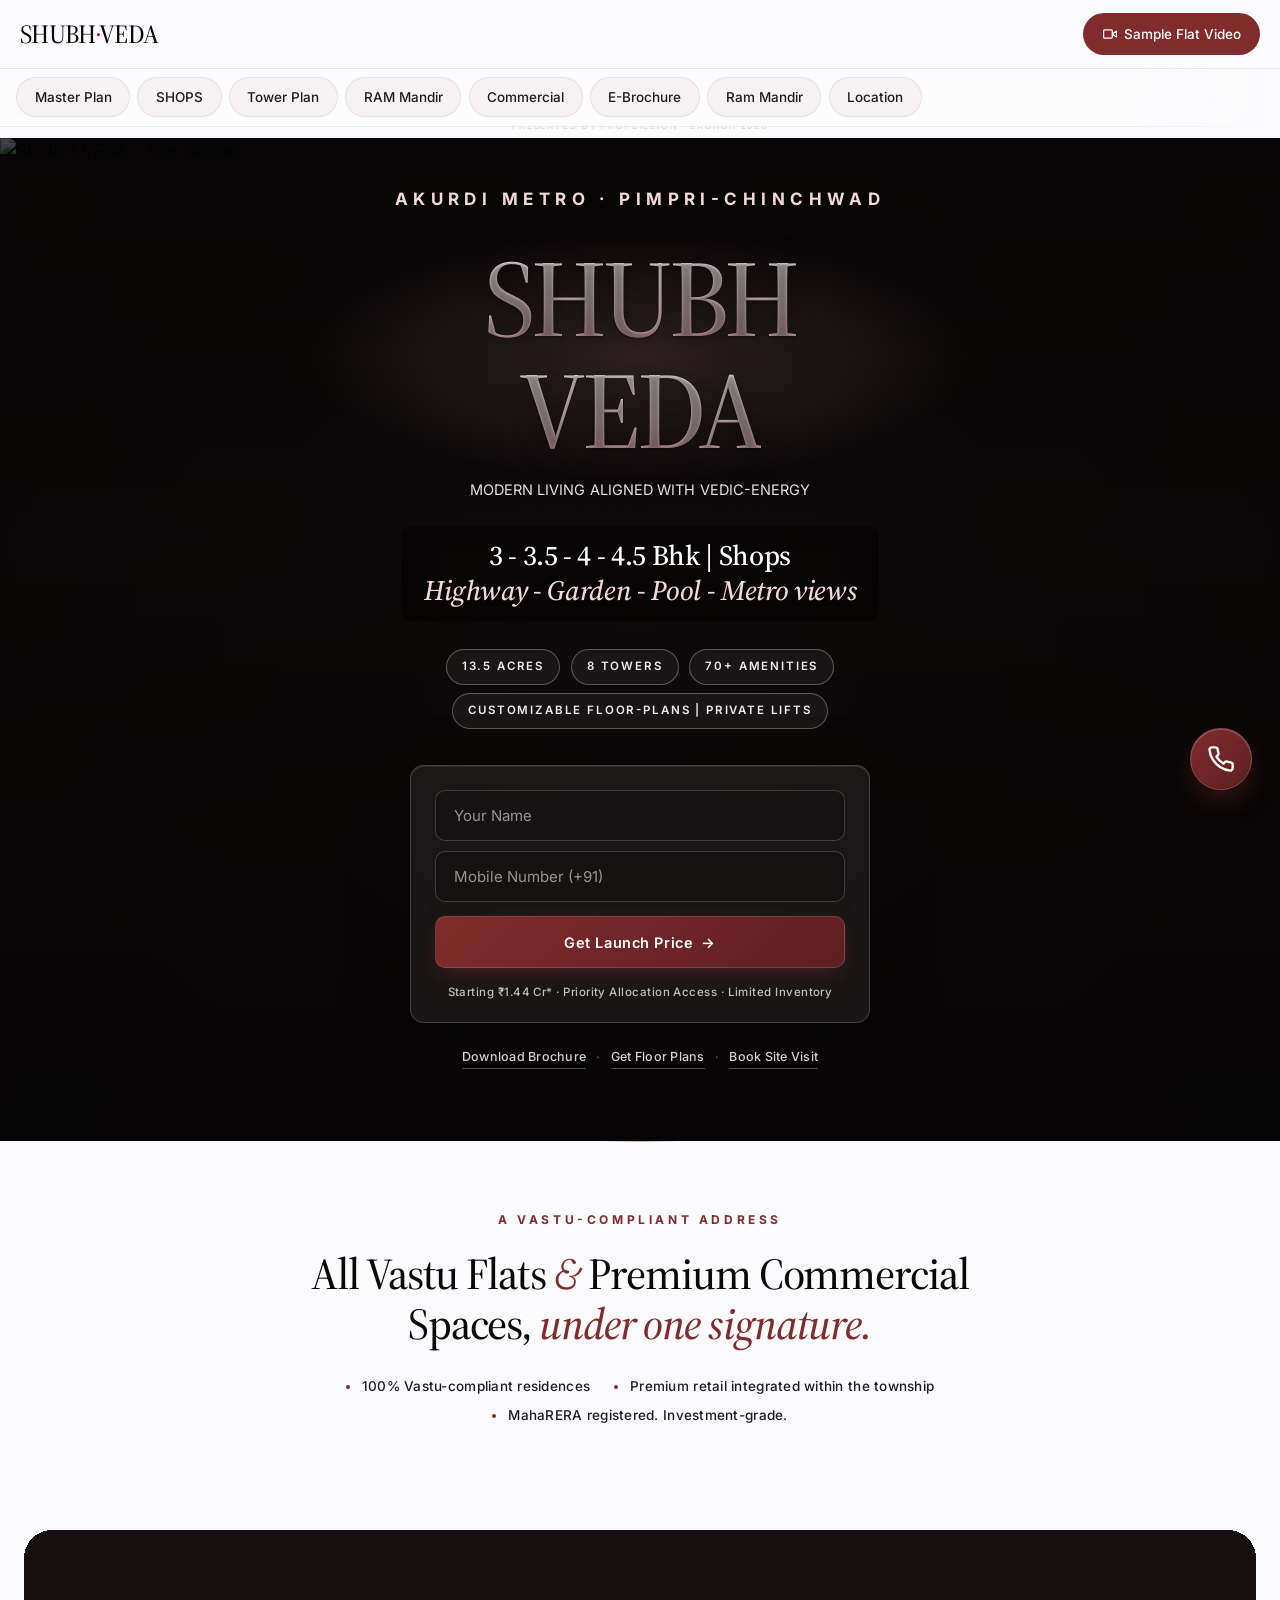
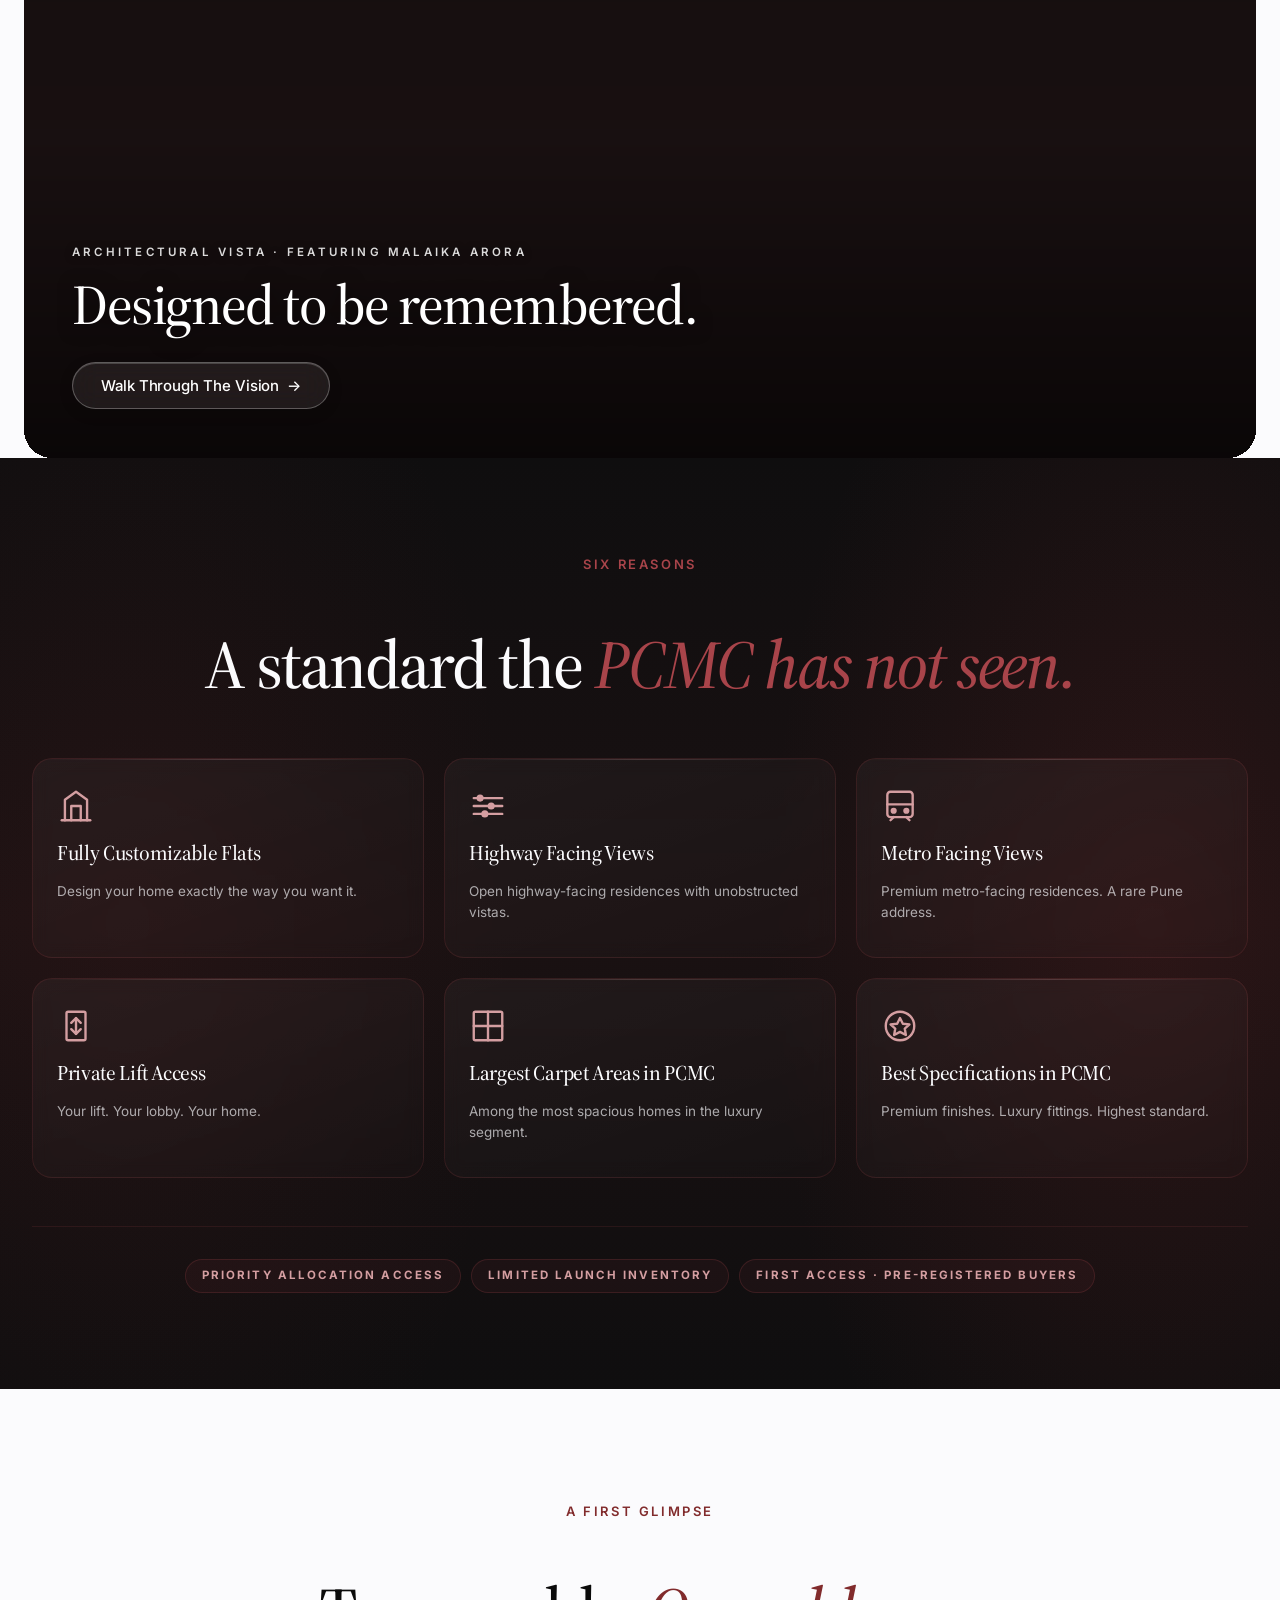
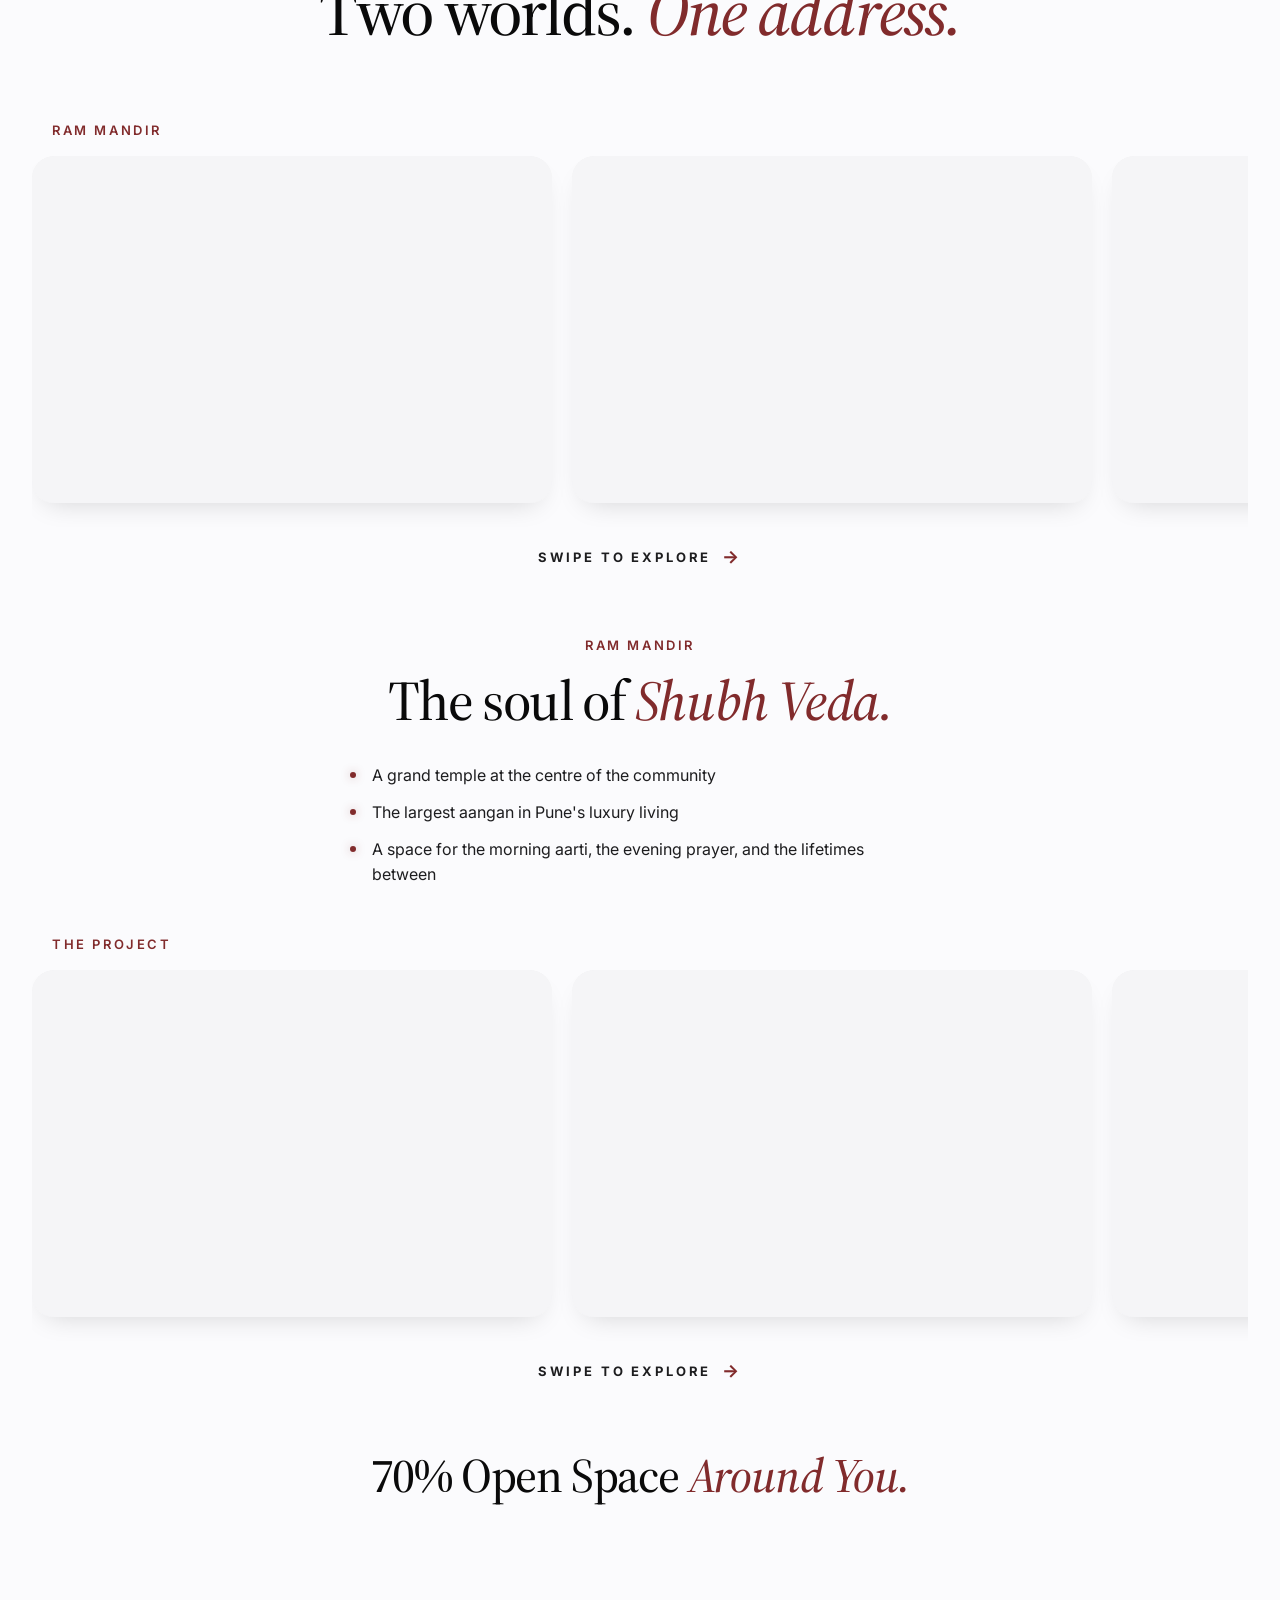
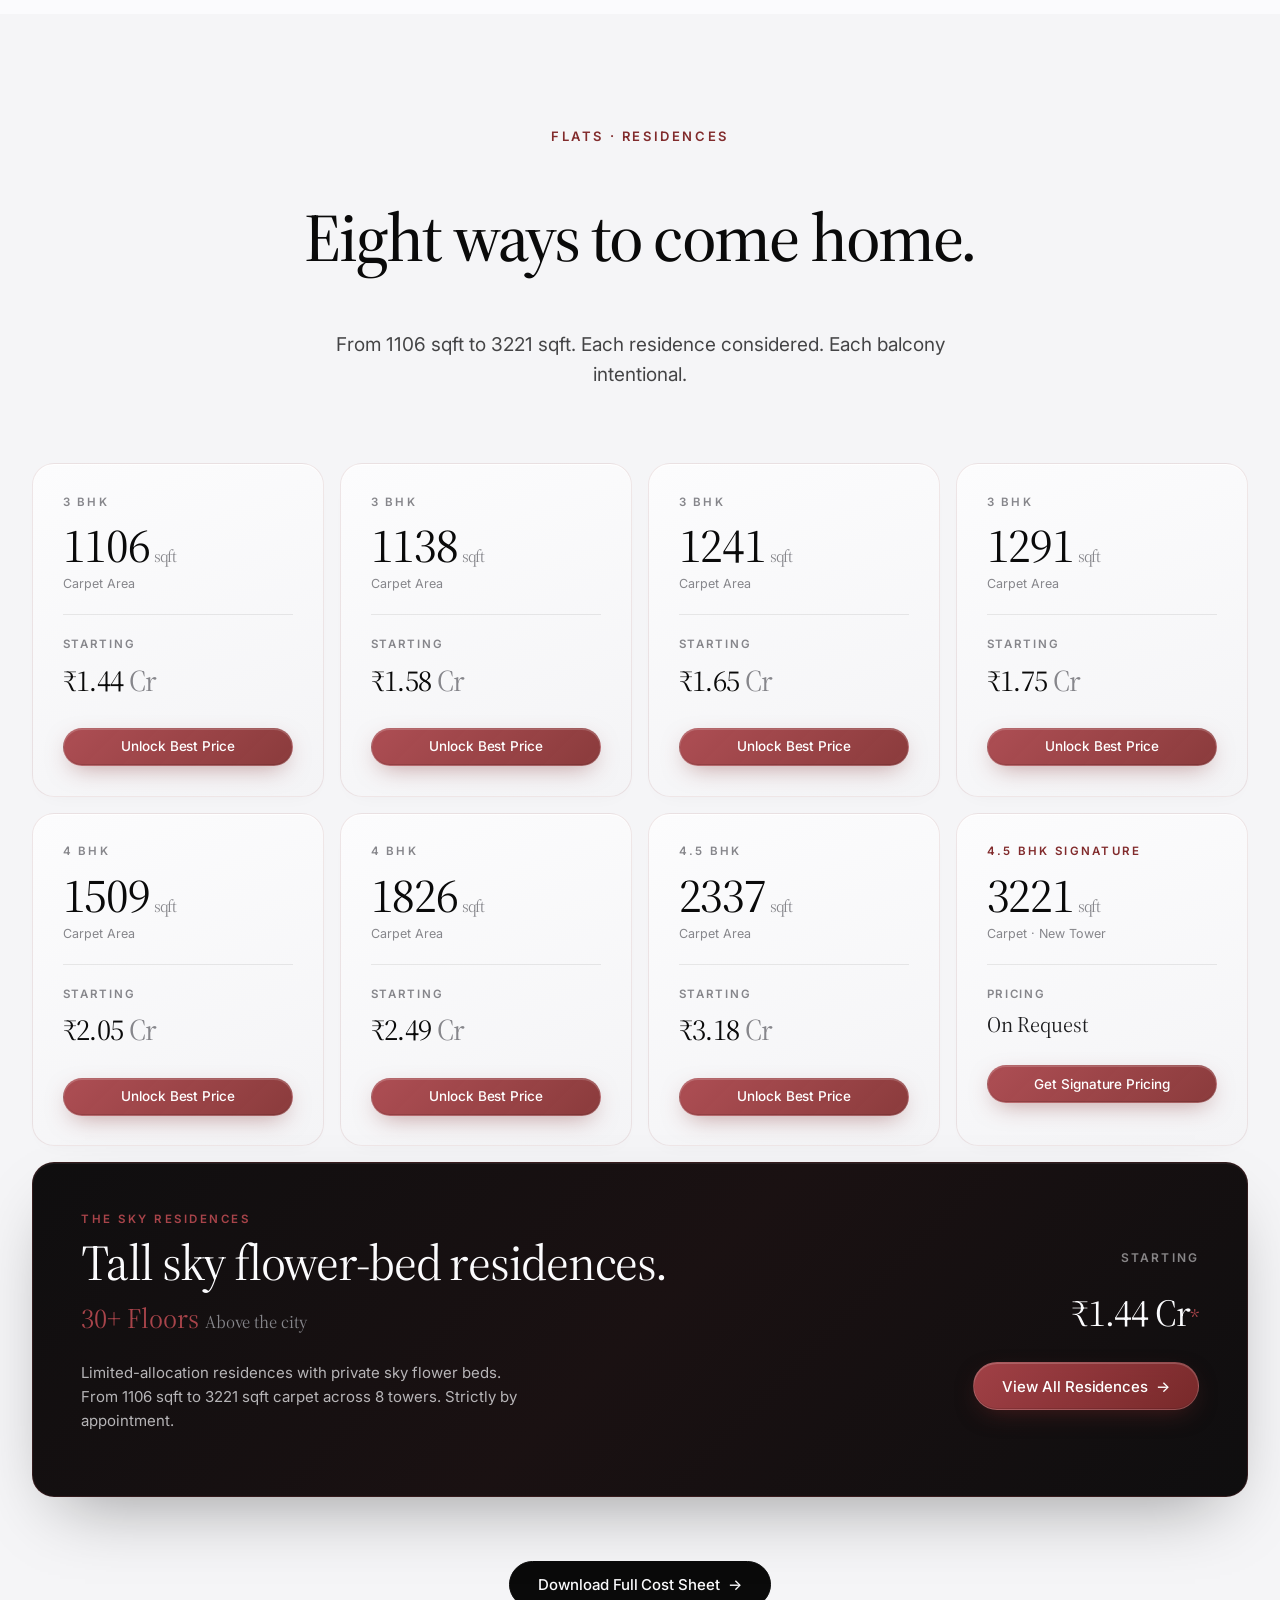
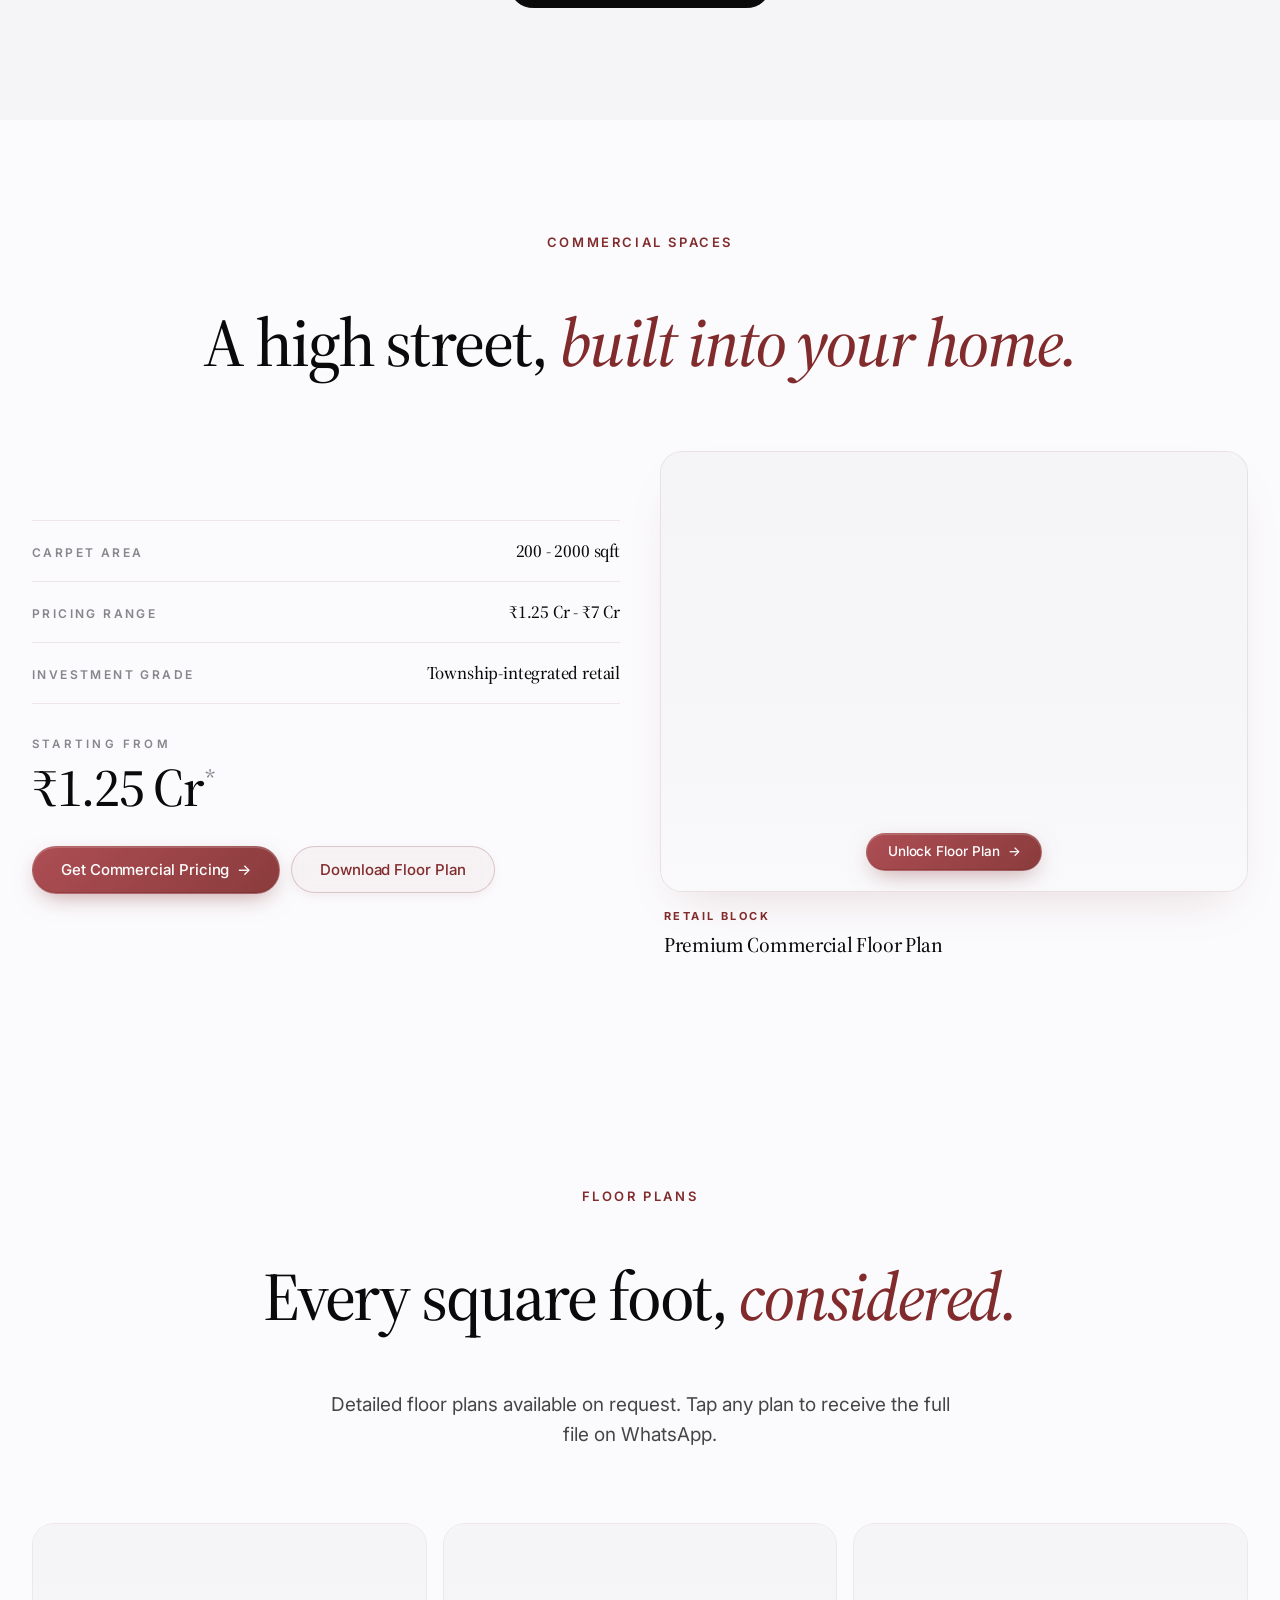
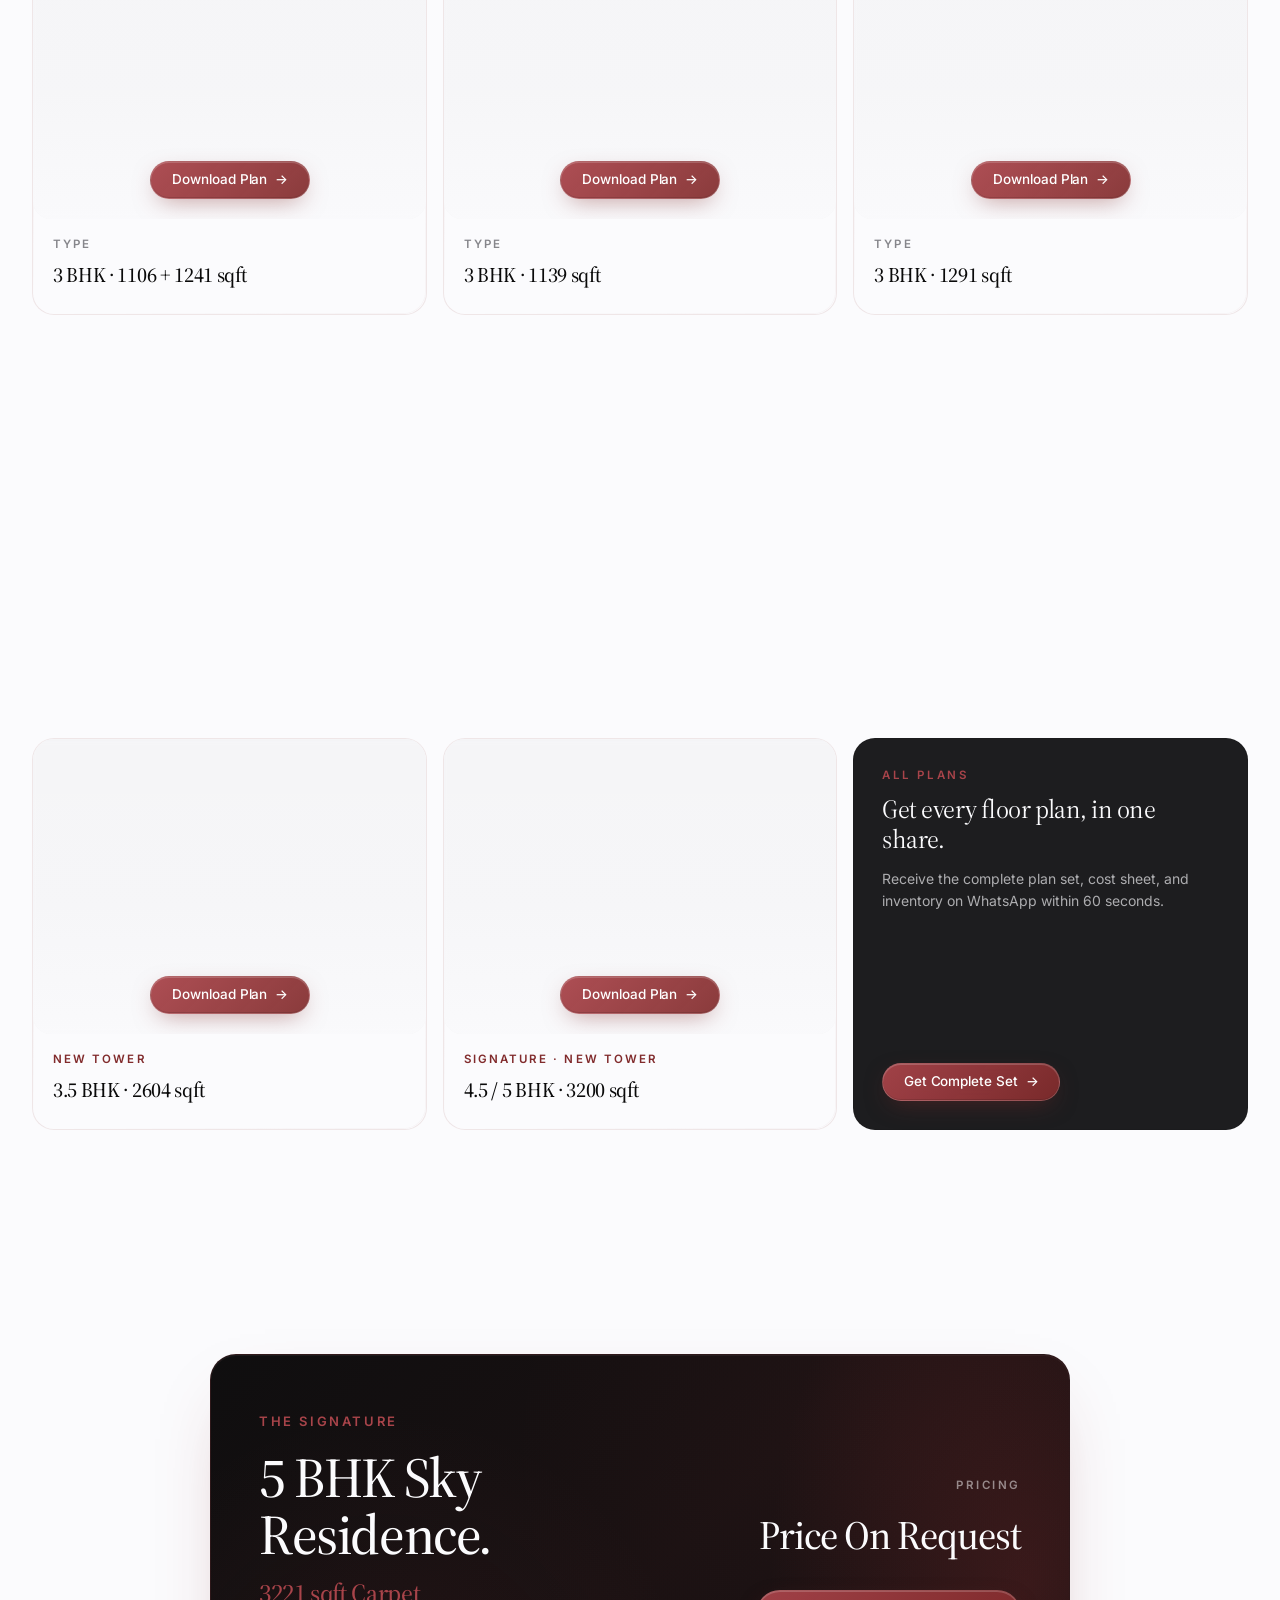
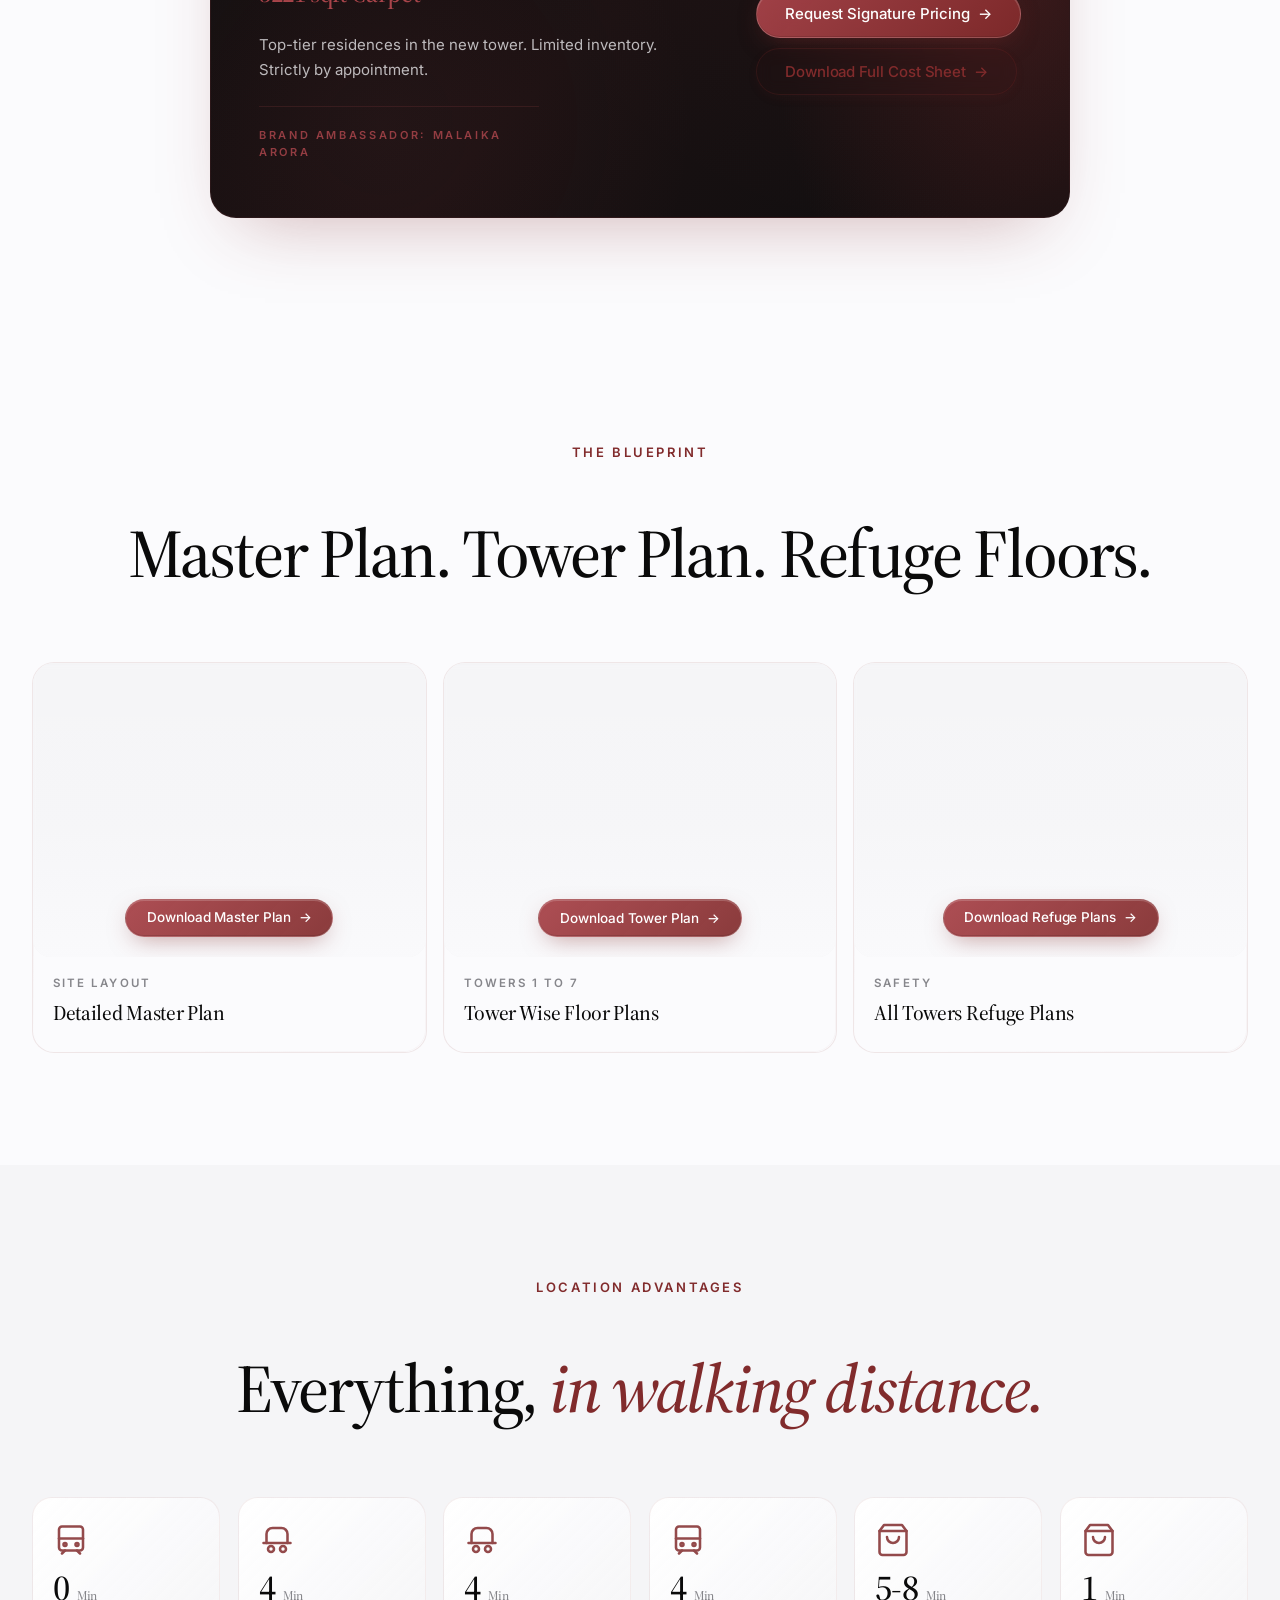
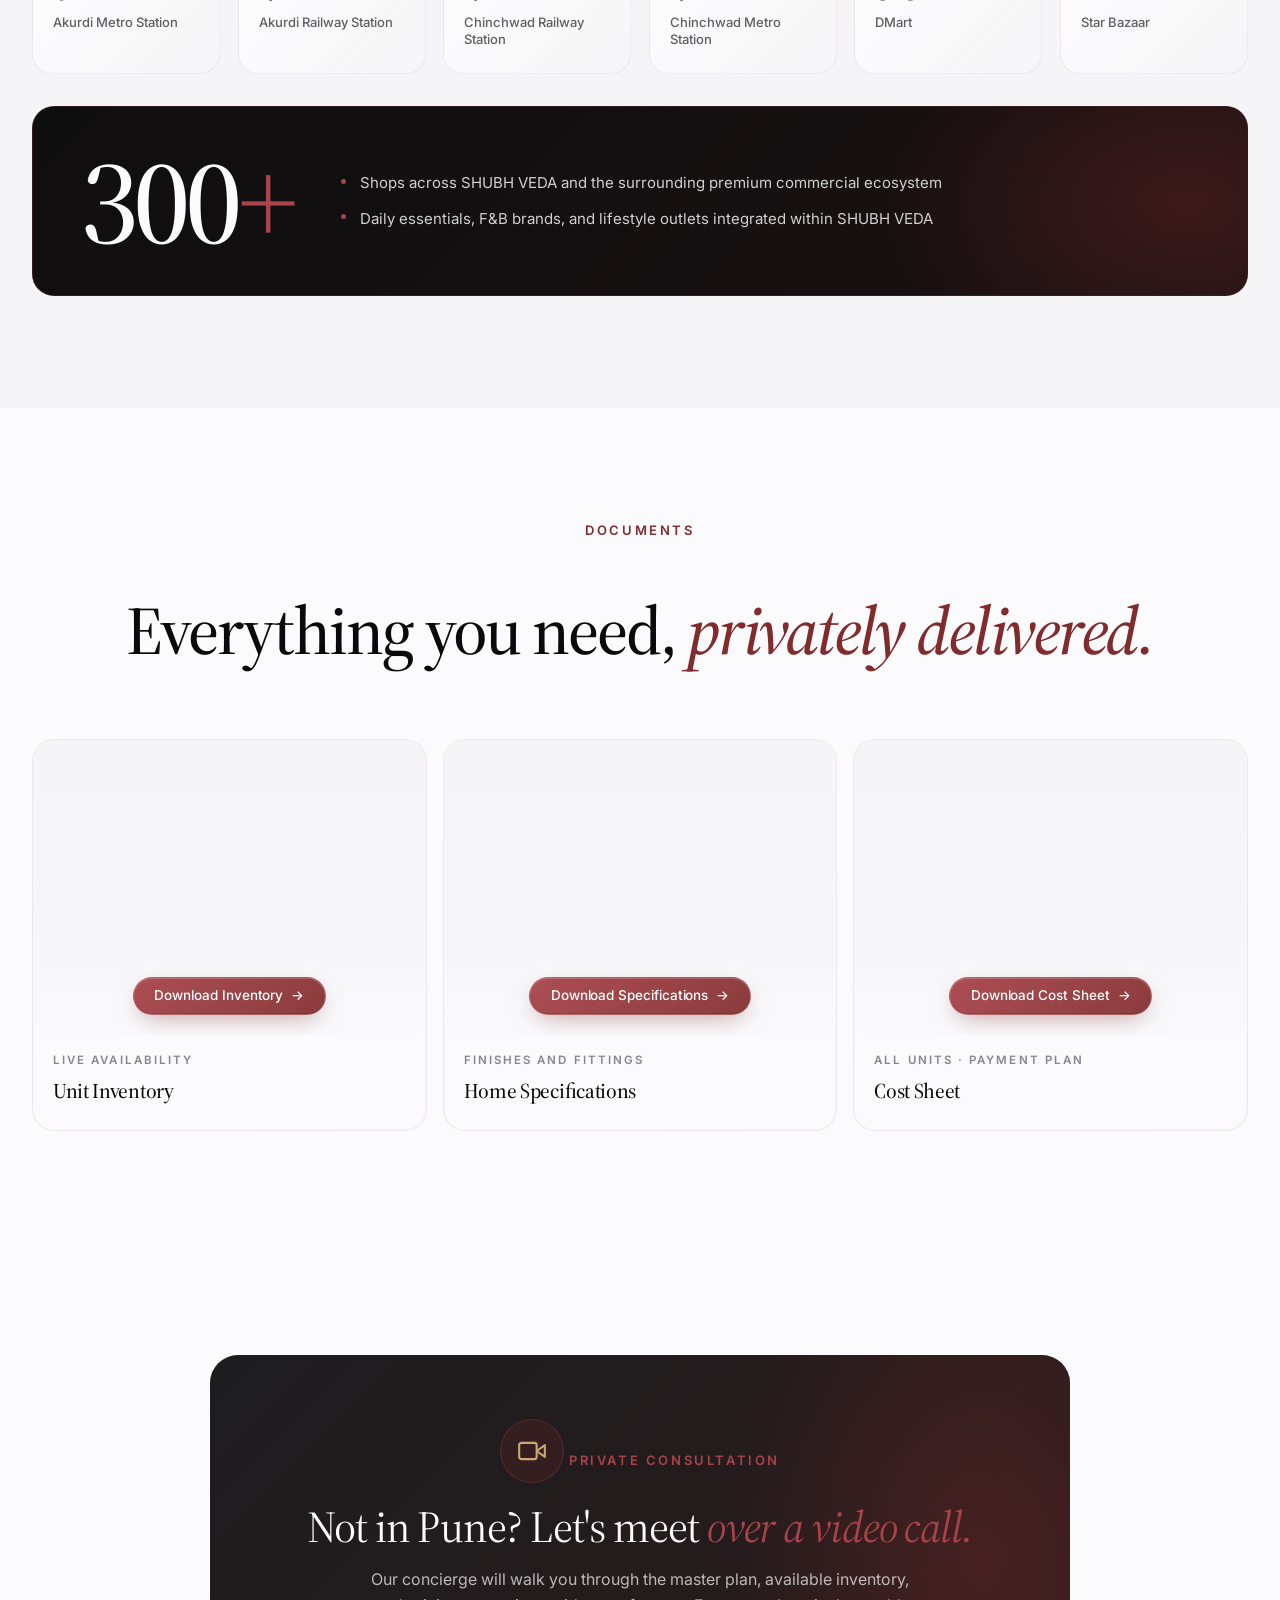
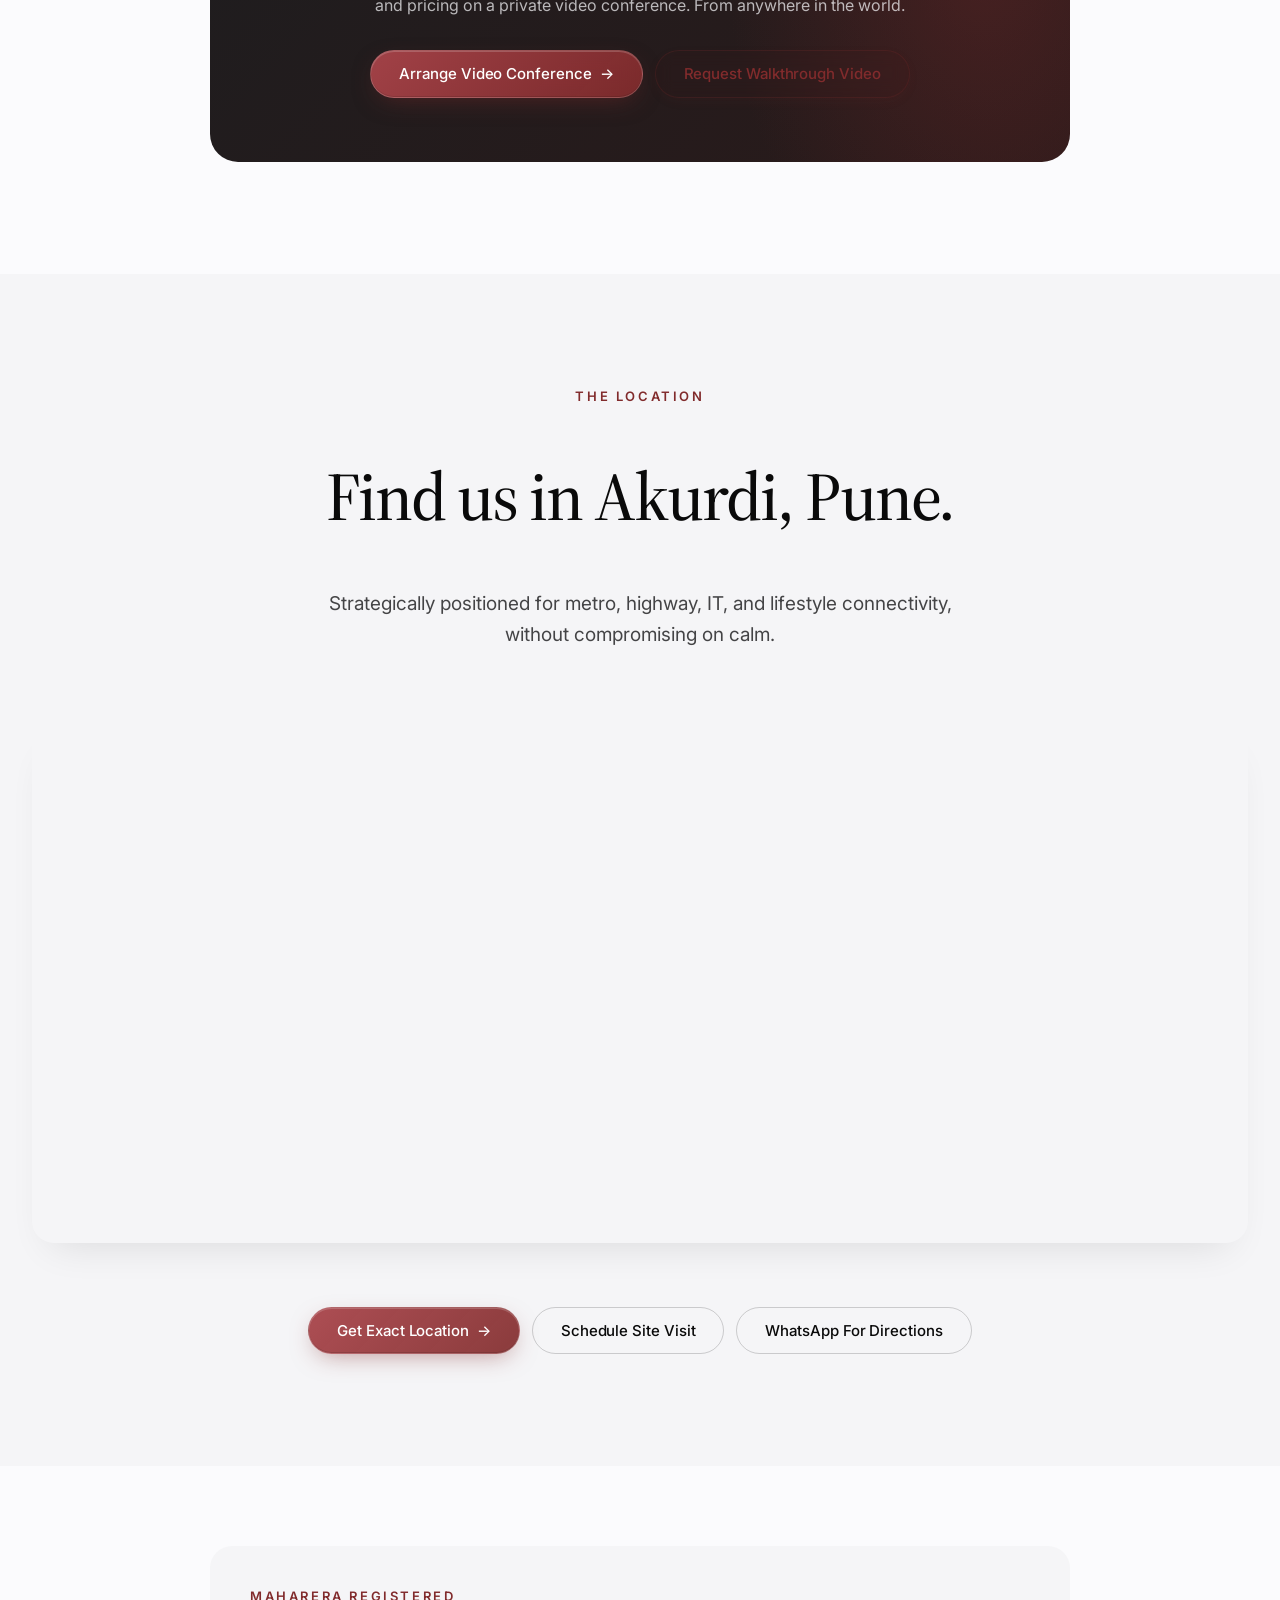
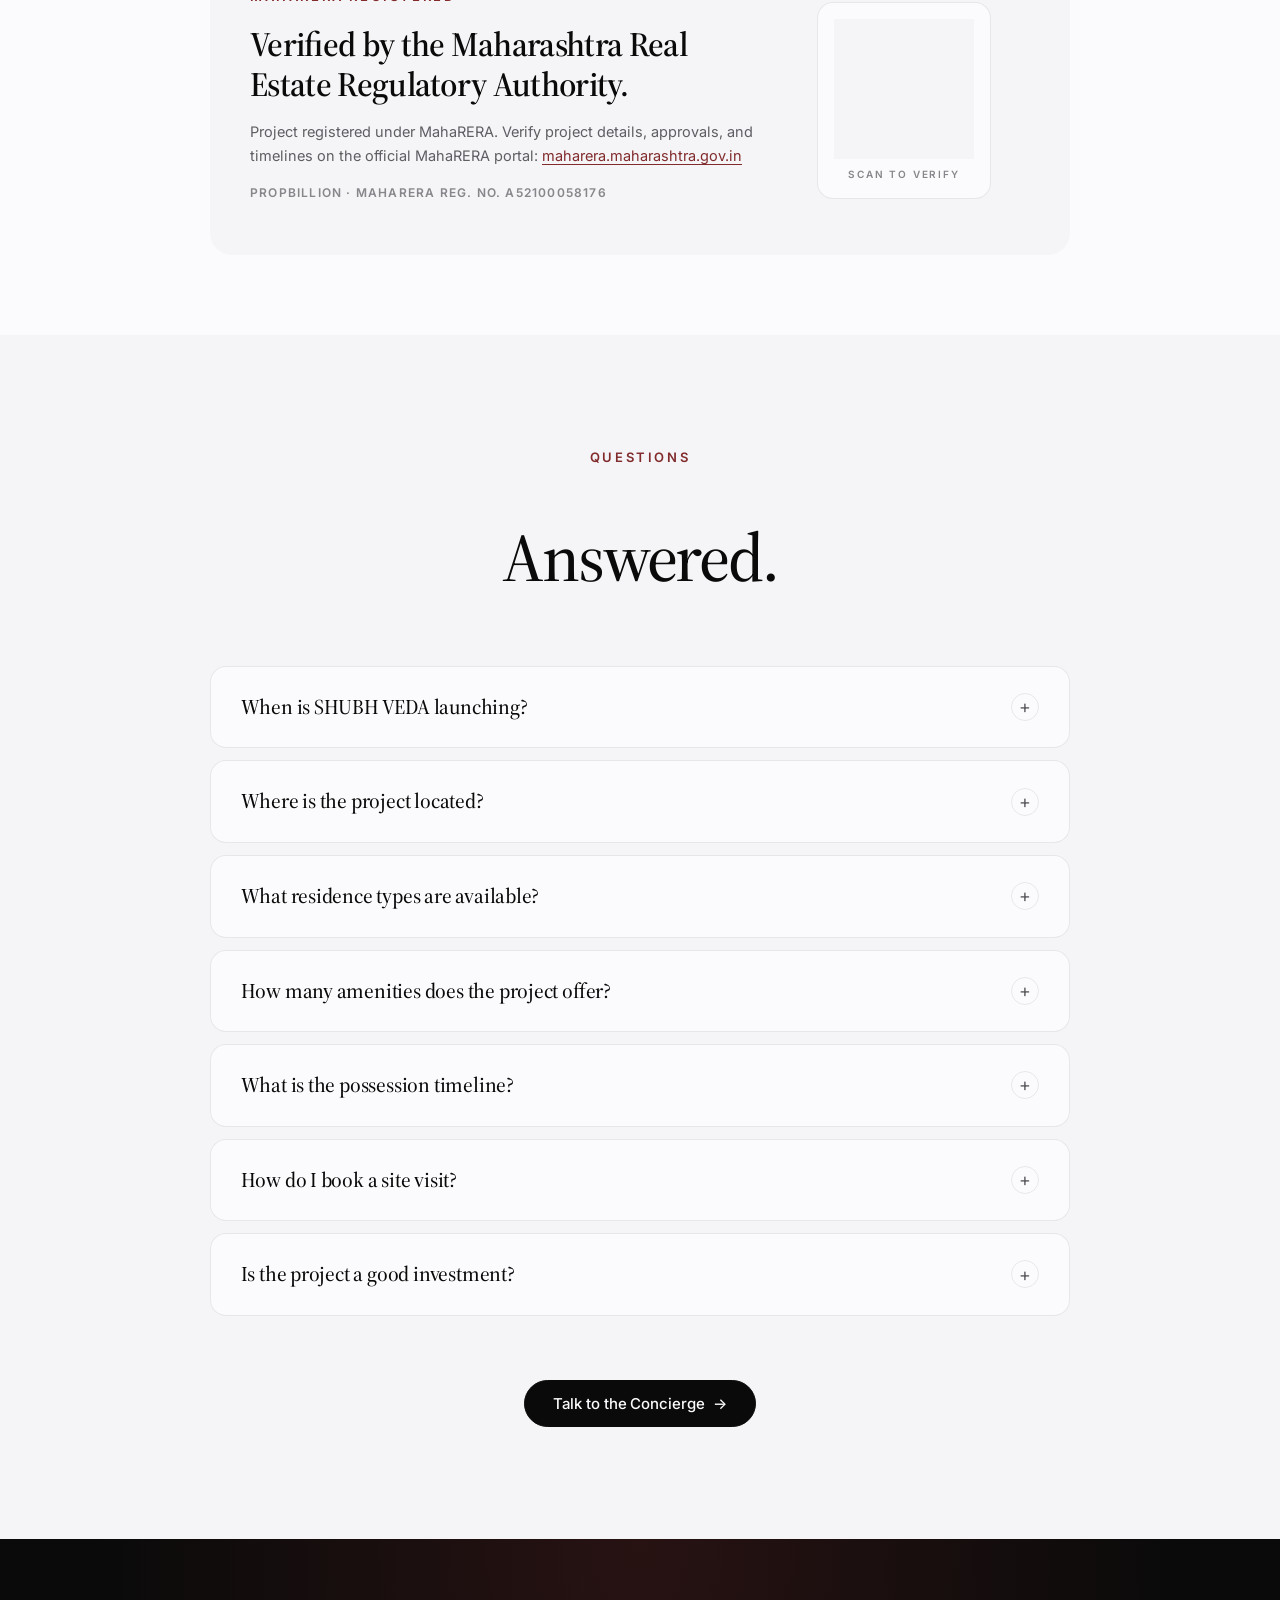
==== commit b8d796ae: "Update index.html" ====
--- a/index.html
+++ b/index.html
@@ -86,7 +86,7 @@
     <img src="hero-1.webp" alt="SHUBH VEDA - The Skyline" width="1920" height="1080" fetchpriority="high" decoding="async">
   </div>
   <div class="hero-inner hero-inner-v2">
-    <span class="hero-eyebrow reveal hero-loc-xl">Akurdi Metro · Pimpri-Chinchwad · Pune</span>
+    <span class="hero-eyebrow reveal hero-loc-xl">Akurdi Metro · Pimpri-Chinchwad</span>
 
     <h1 class="hero-vedas-title reveal reveal-d1">
       <span class="hv-word">SHUBH</span>
--- a/styles.css
+++ b/styles.css
@@ -3397,3 +3397,12 @@
     padding: 1rem 0 2rem;
   }
 }
+.hero-config-pill {
+  display: inline-block;
+  background: rgba(0, 0, 0, 0.38);
+  backdrop-filter: blur(14px);
+  -webkit-backdrop-filter: blur(14px);
+  border: none;
+  border-radius: 10px;
+  padding: 0.75rem 1.4rem;
+}
--- a/styles.css
+++ b/styles.css
@@ -3397,3 +3397,12 @@
     padding: 1rem 0 2rem;
   }
 }
+.hero-config-pill {
+  display: inline-block;
+  background: rgba(0, 0, 0, 0.38);
+  backdrop-filter: blur(14px);
+  -webkit-backdrop-filter: blur(14px);
+  border: none;
+  border-radius: 10px;
+  padding: 0.75rem 1.4rem;
+}
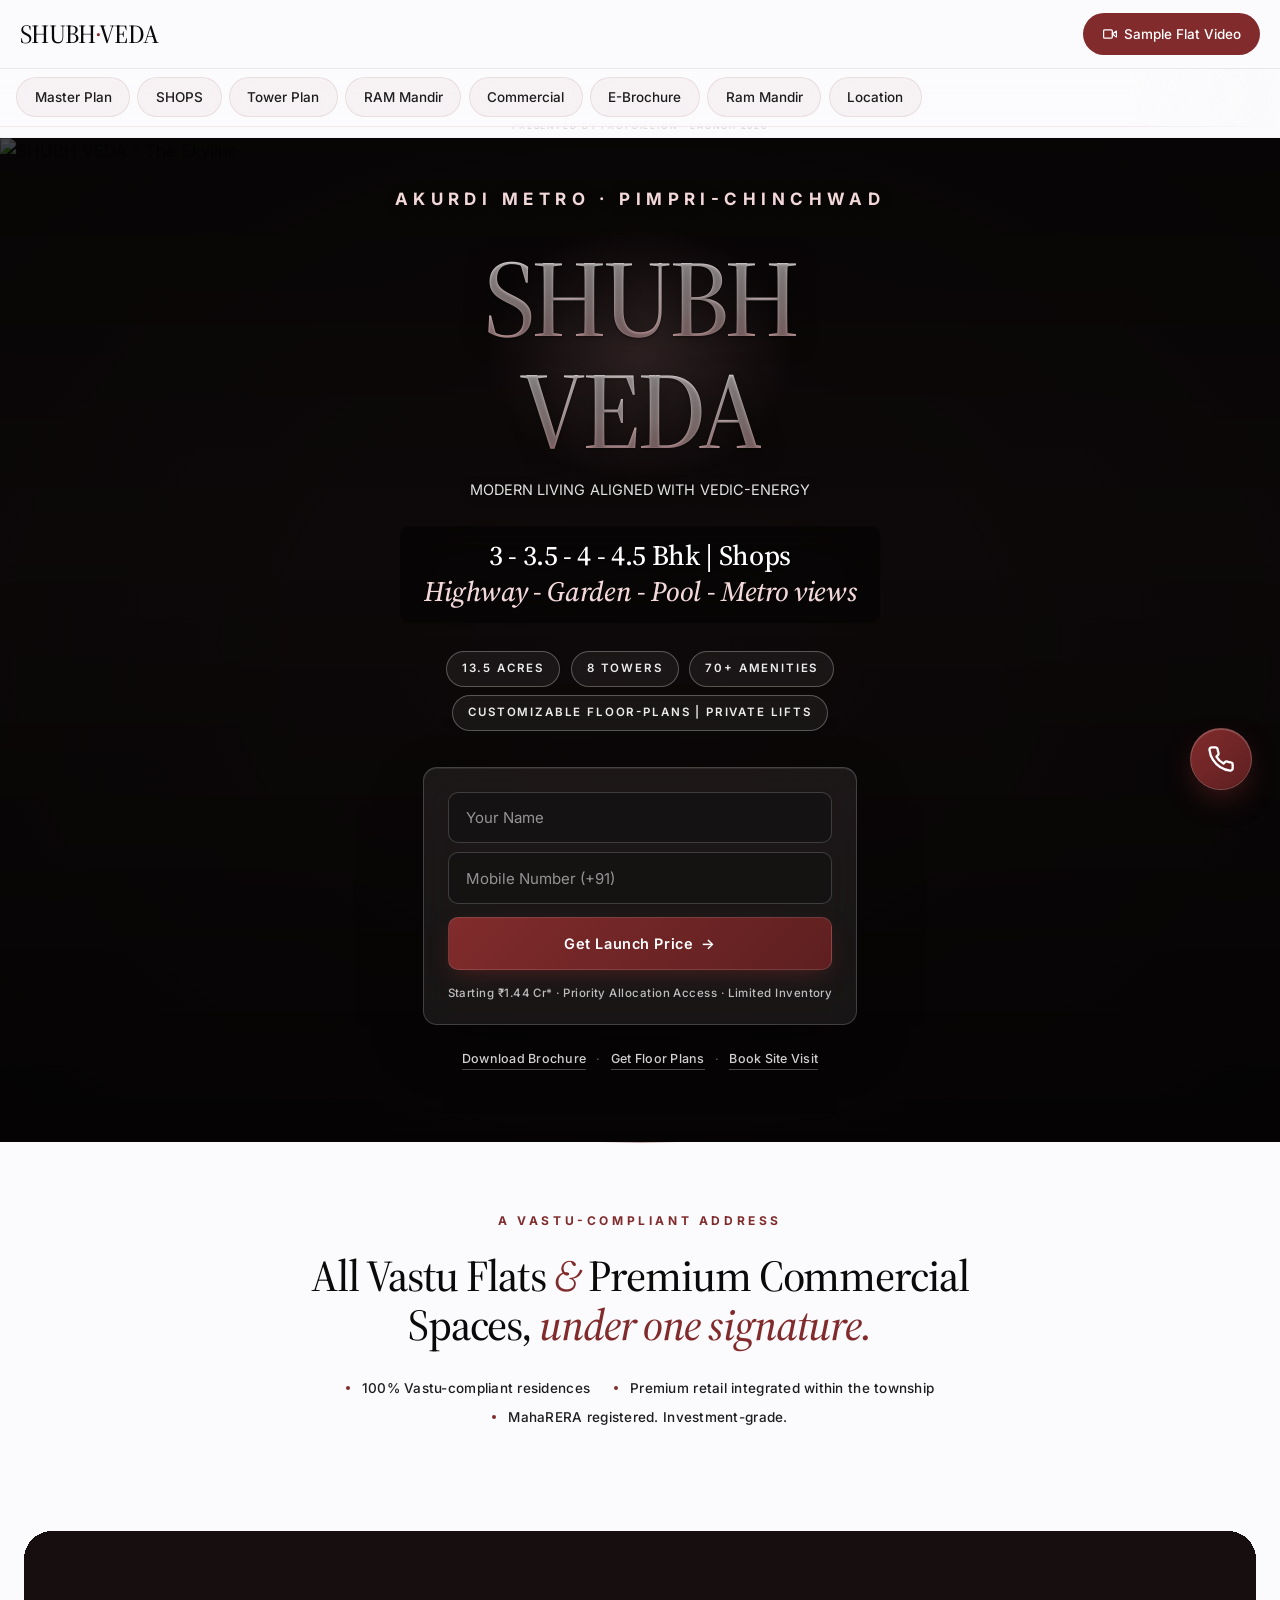
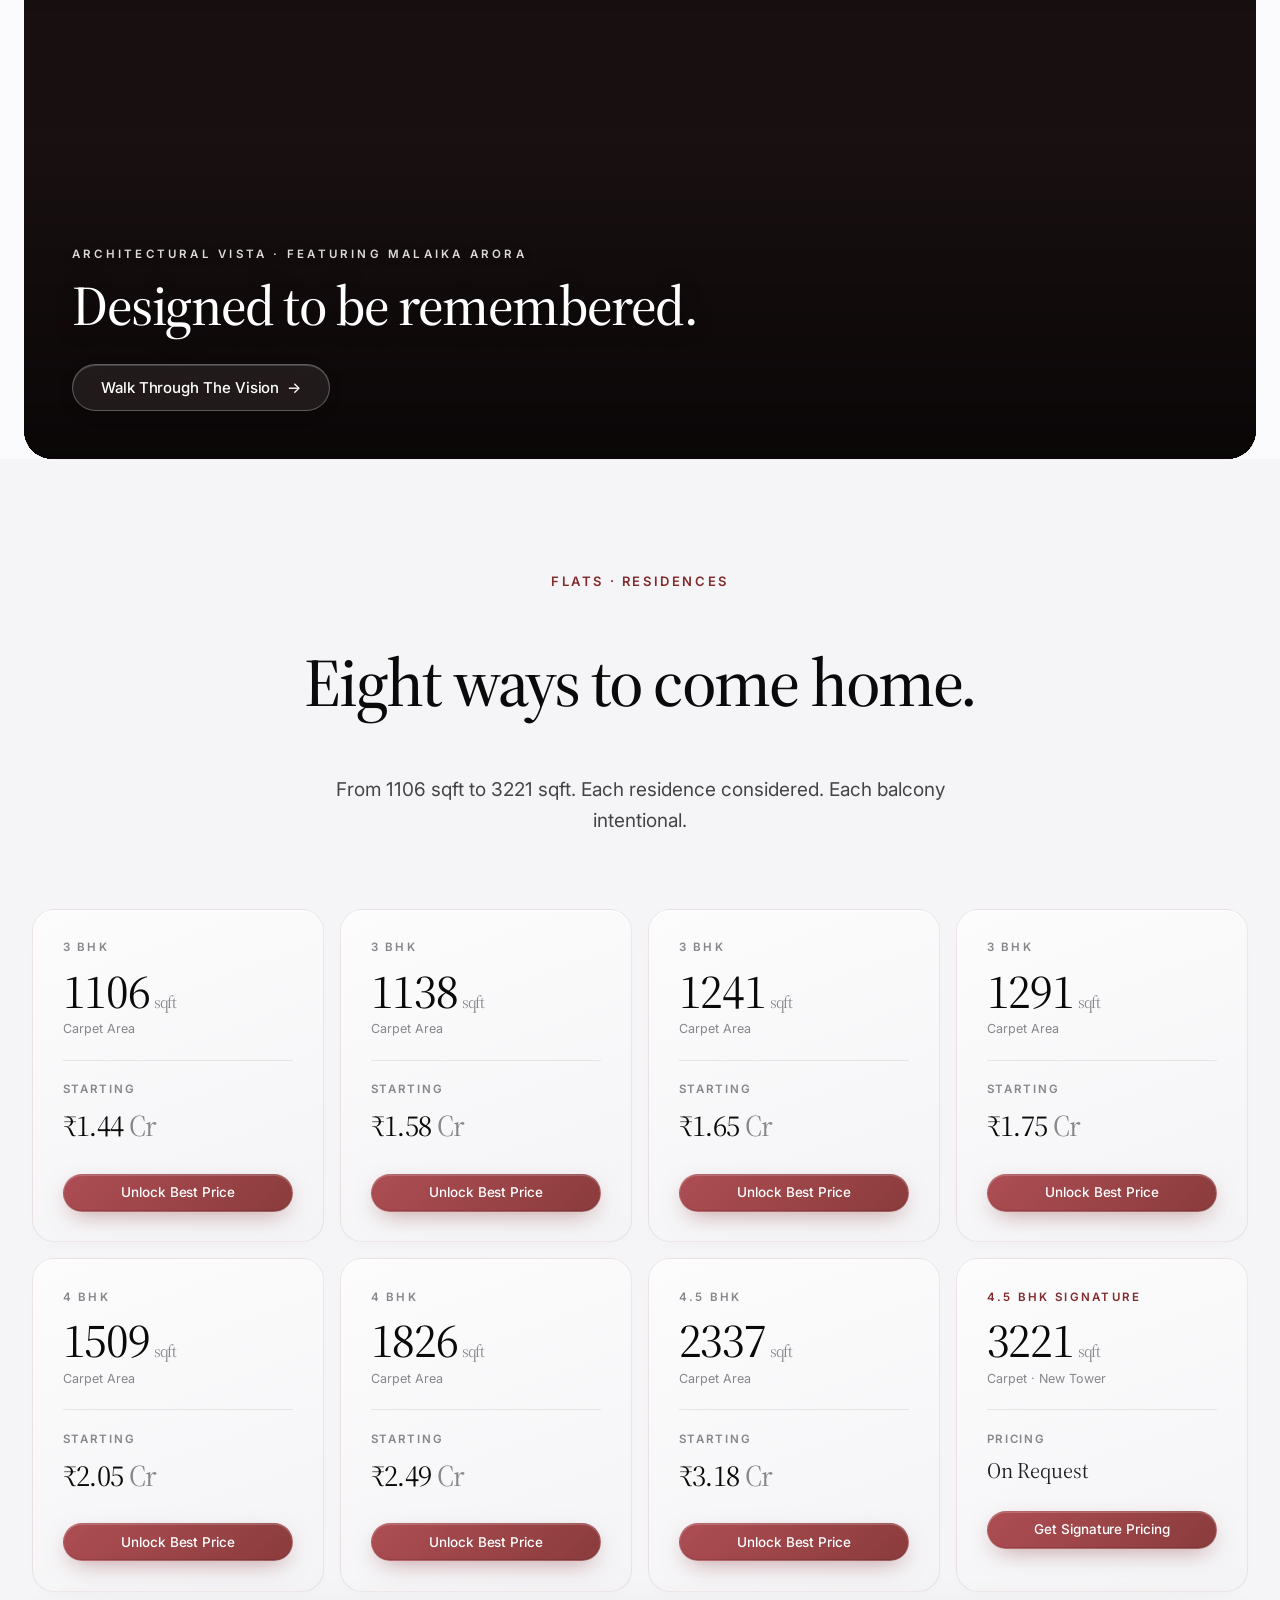
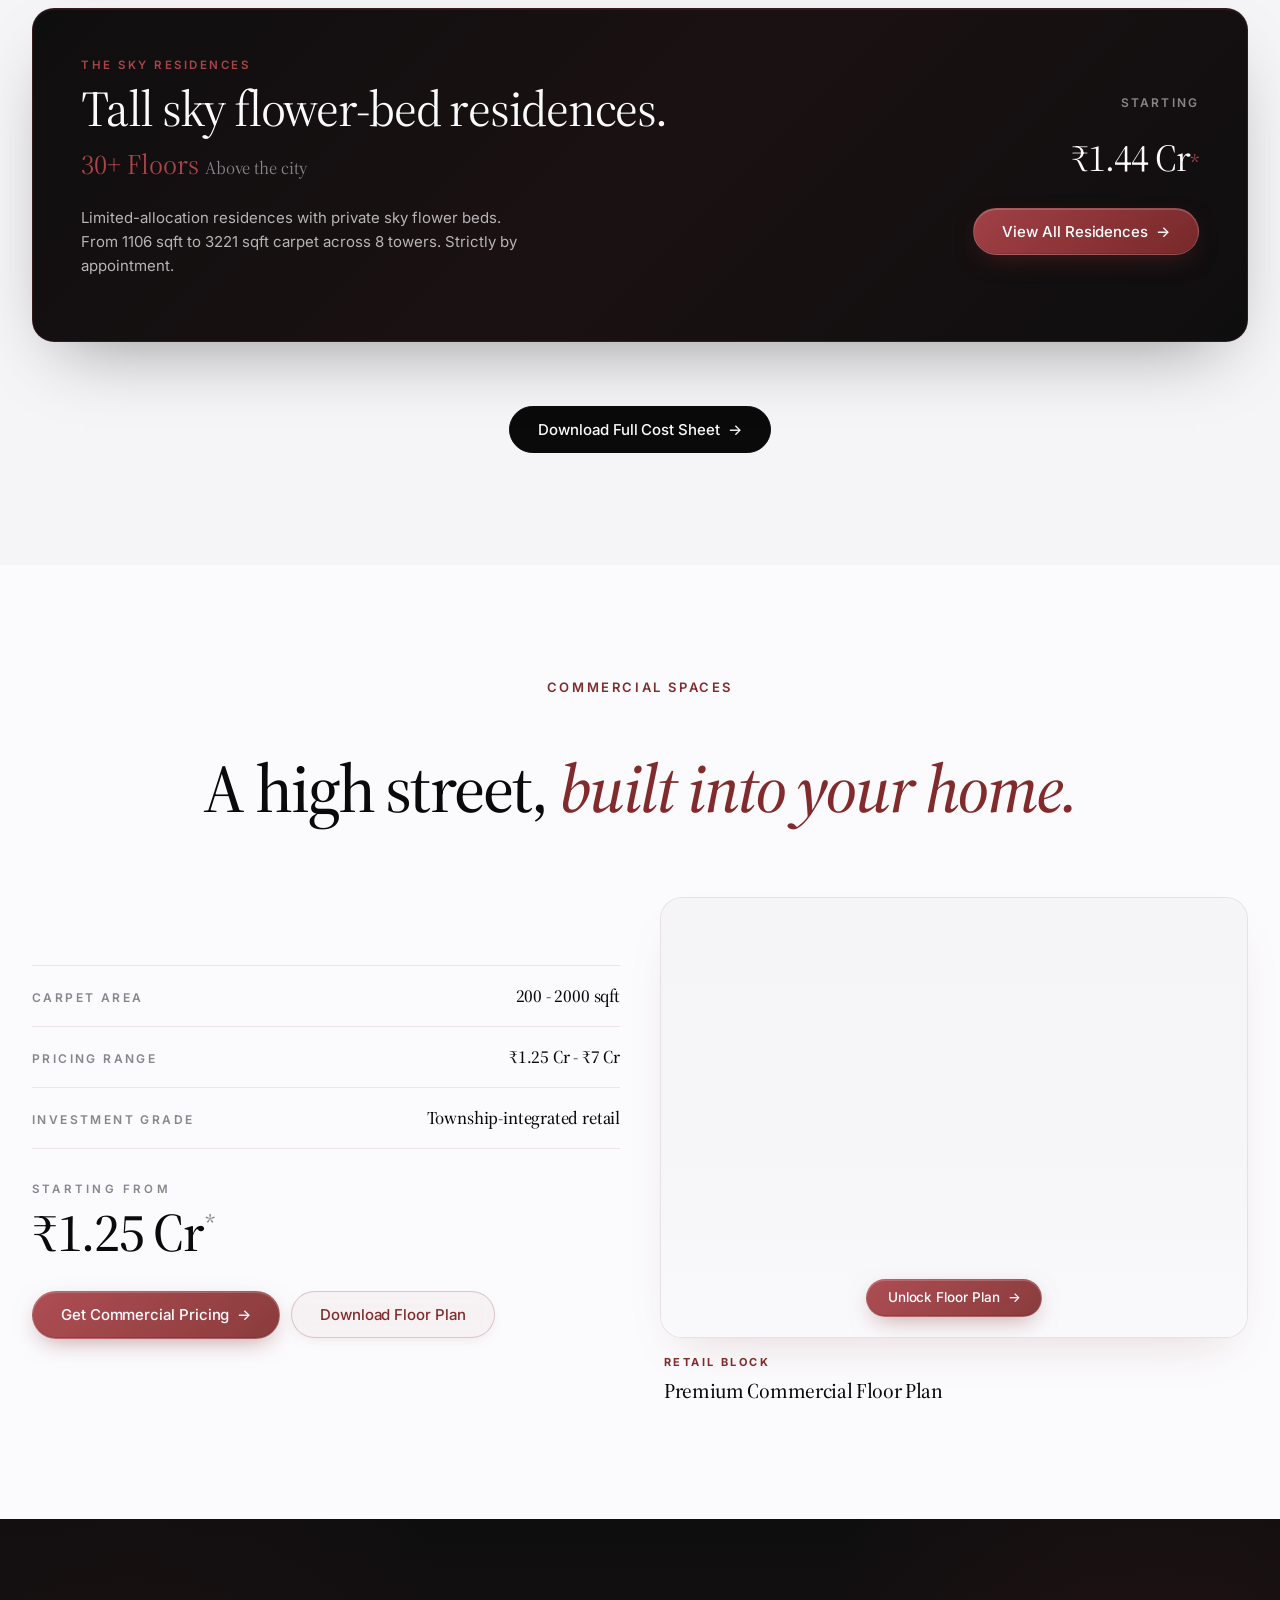
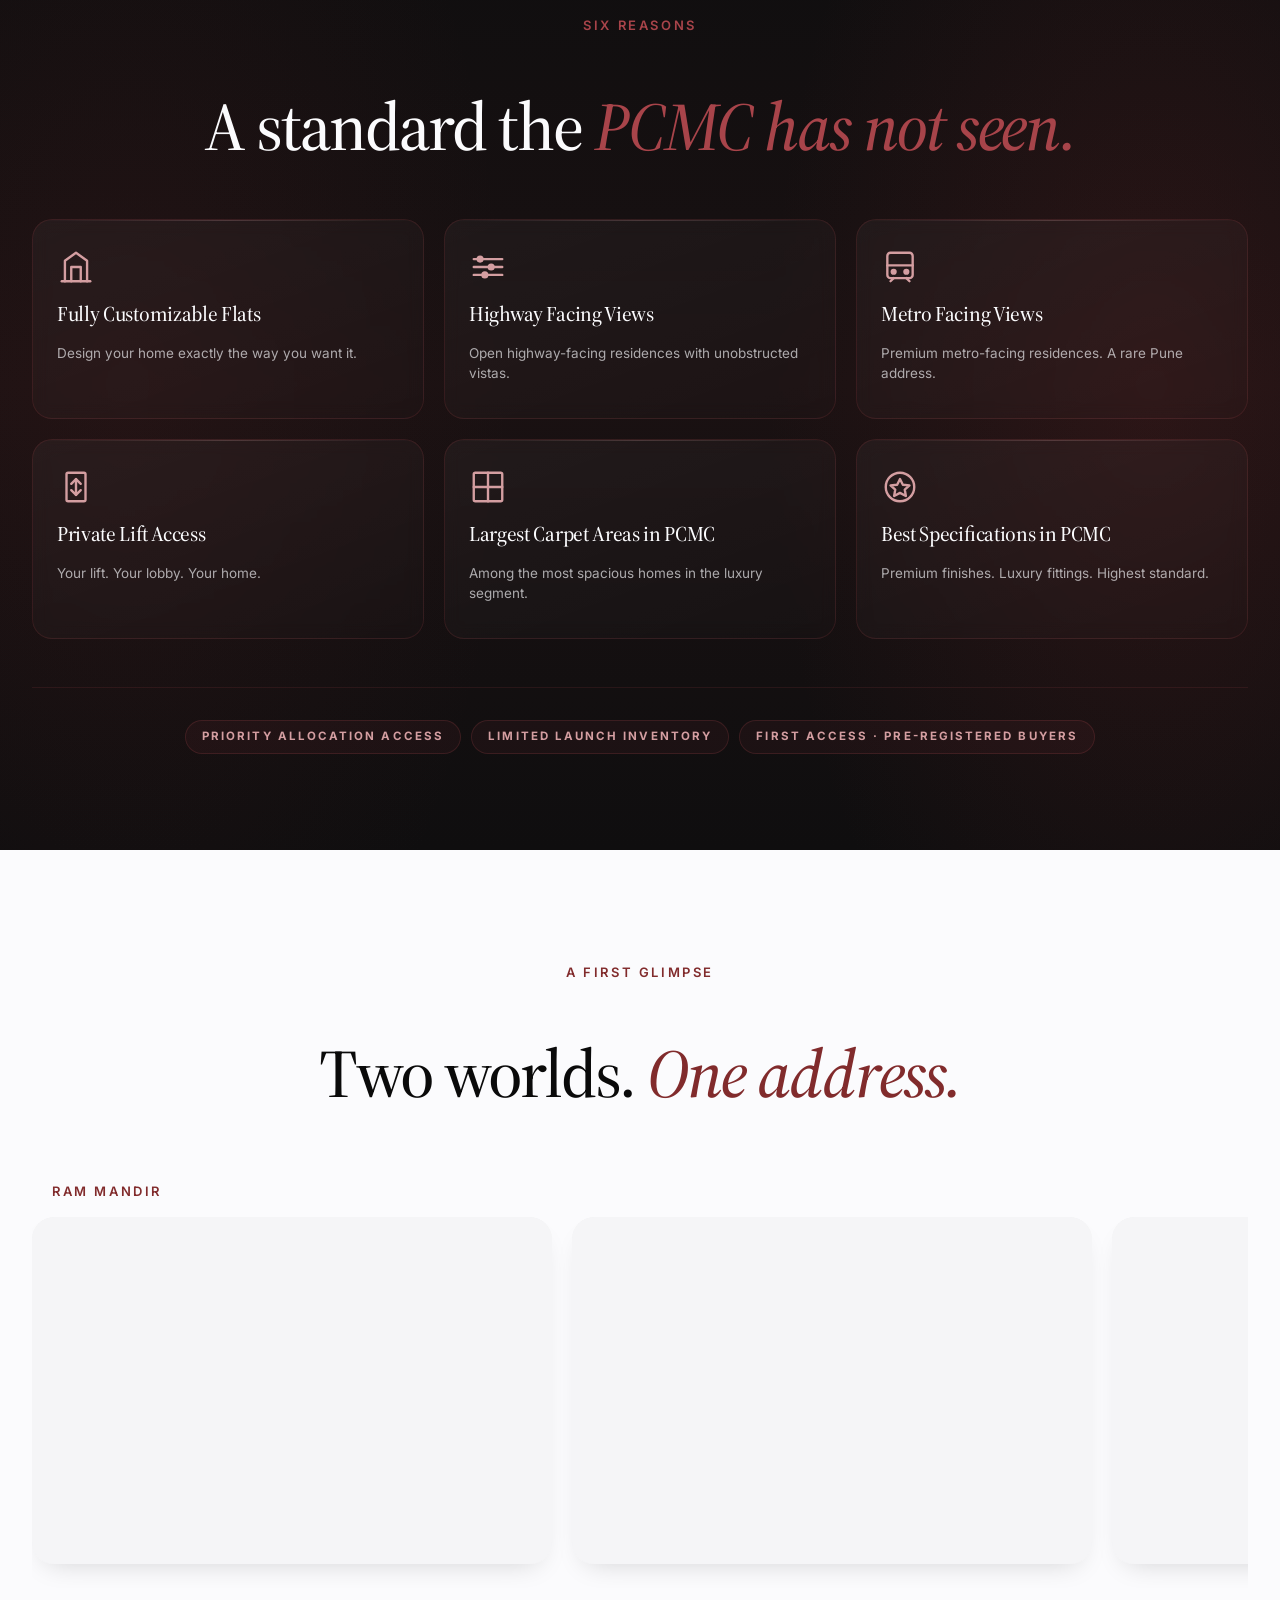
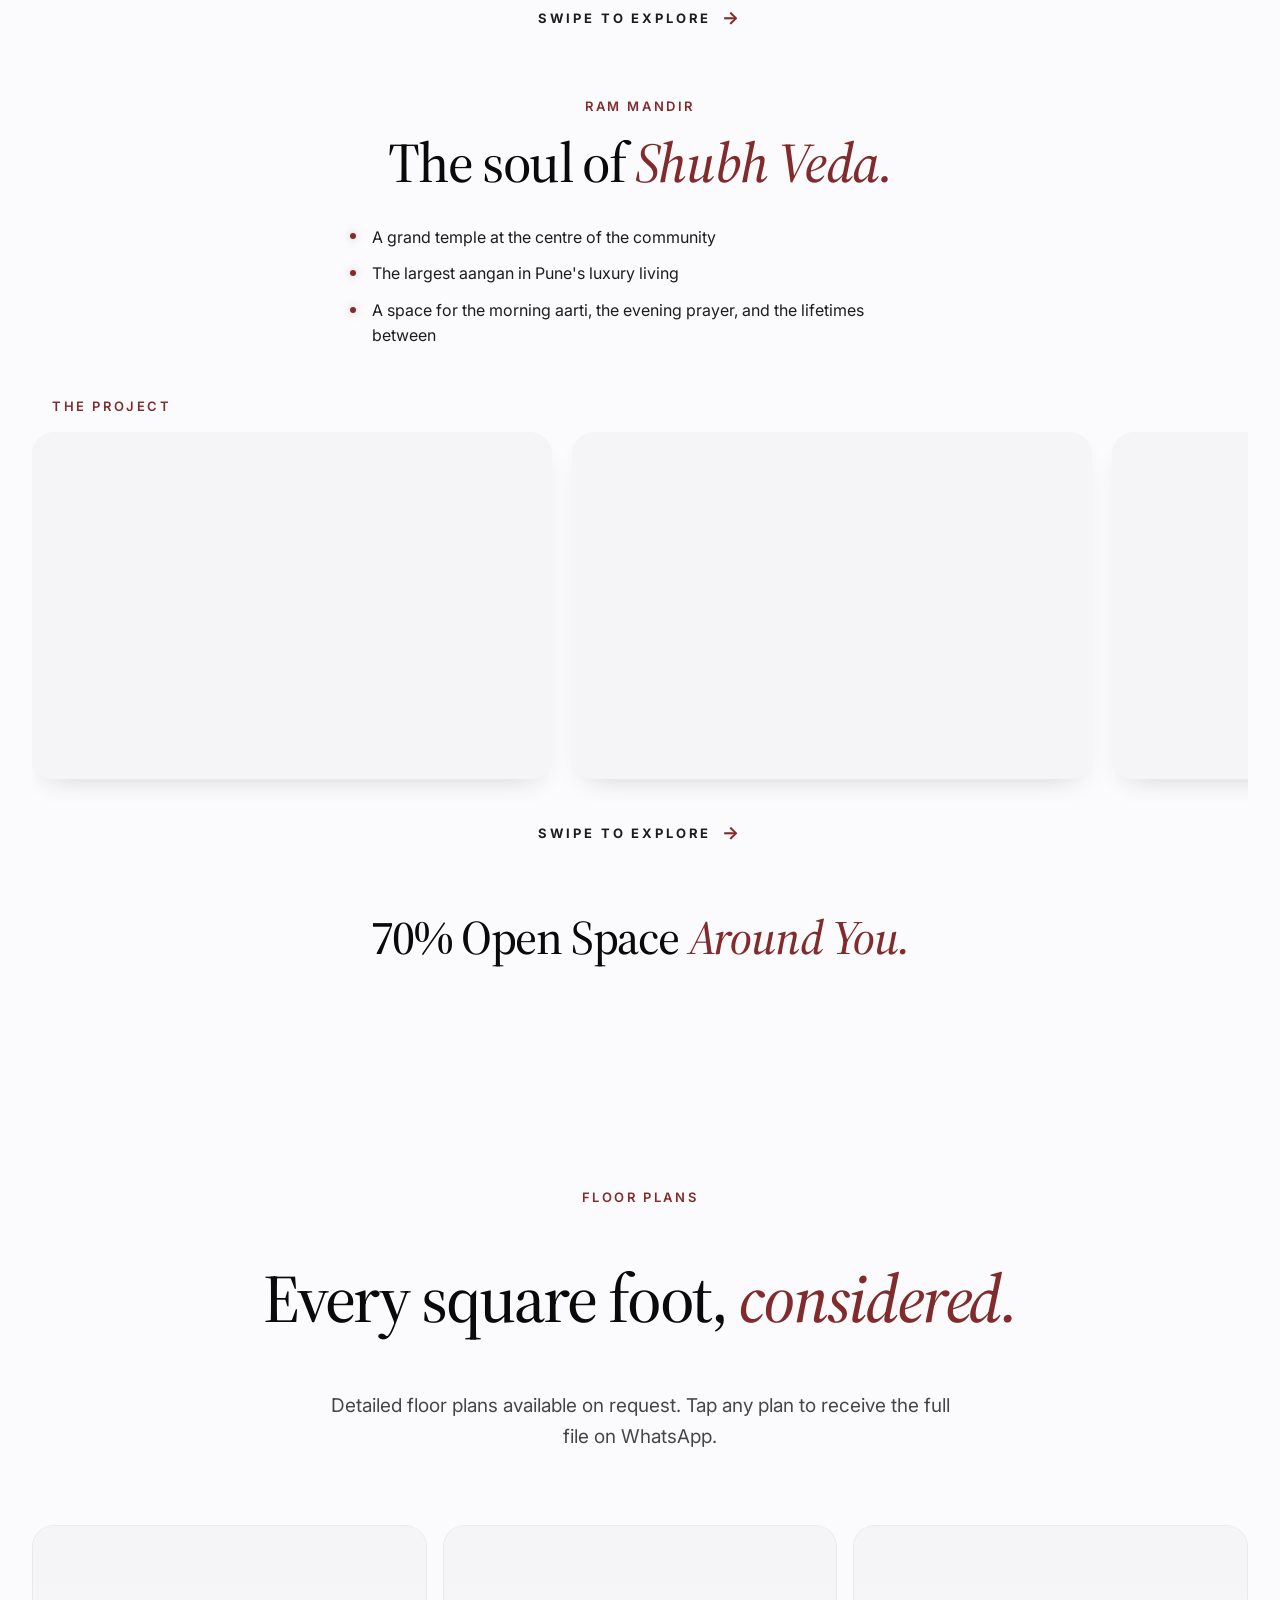
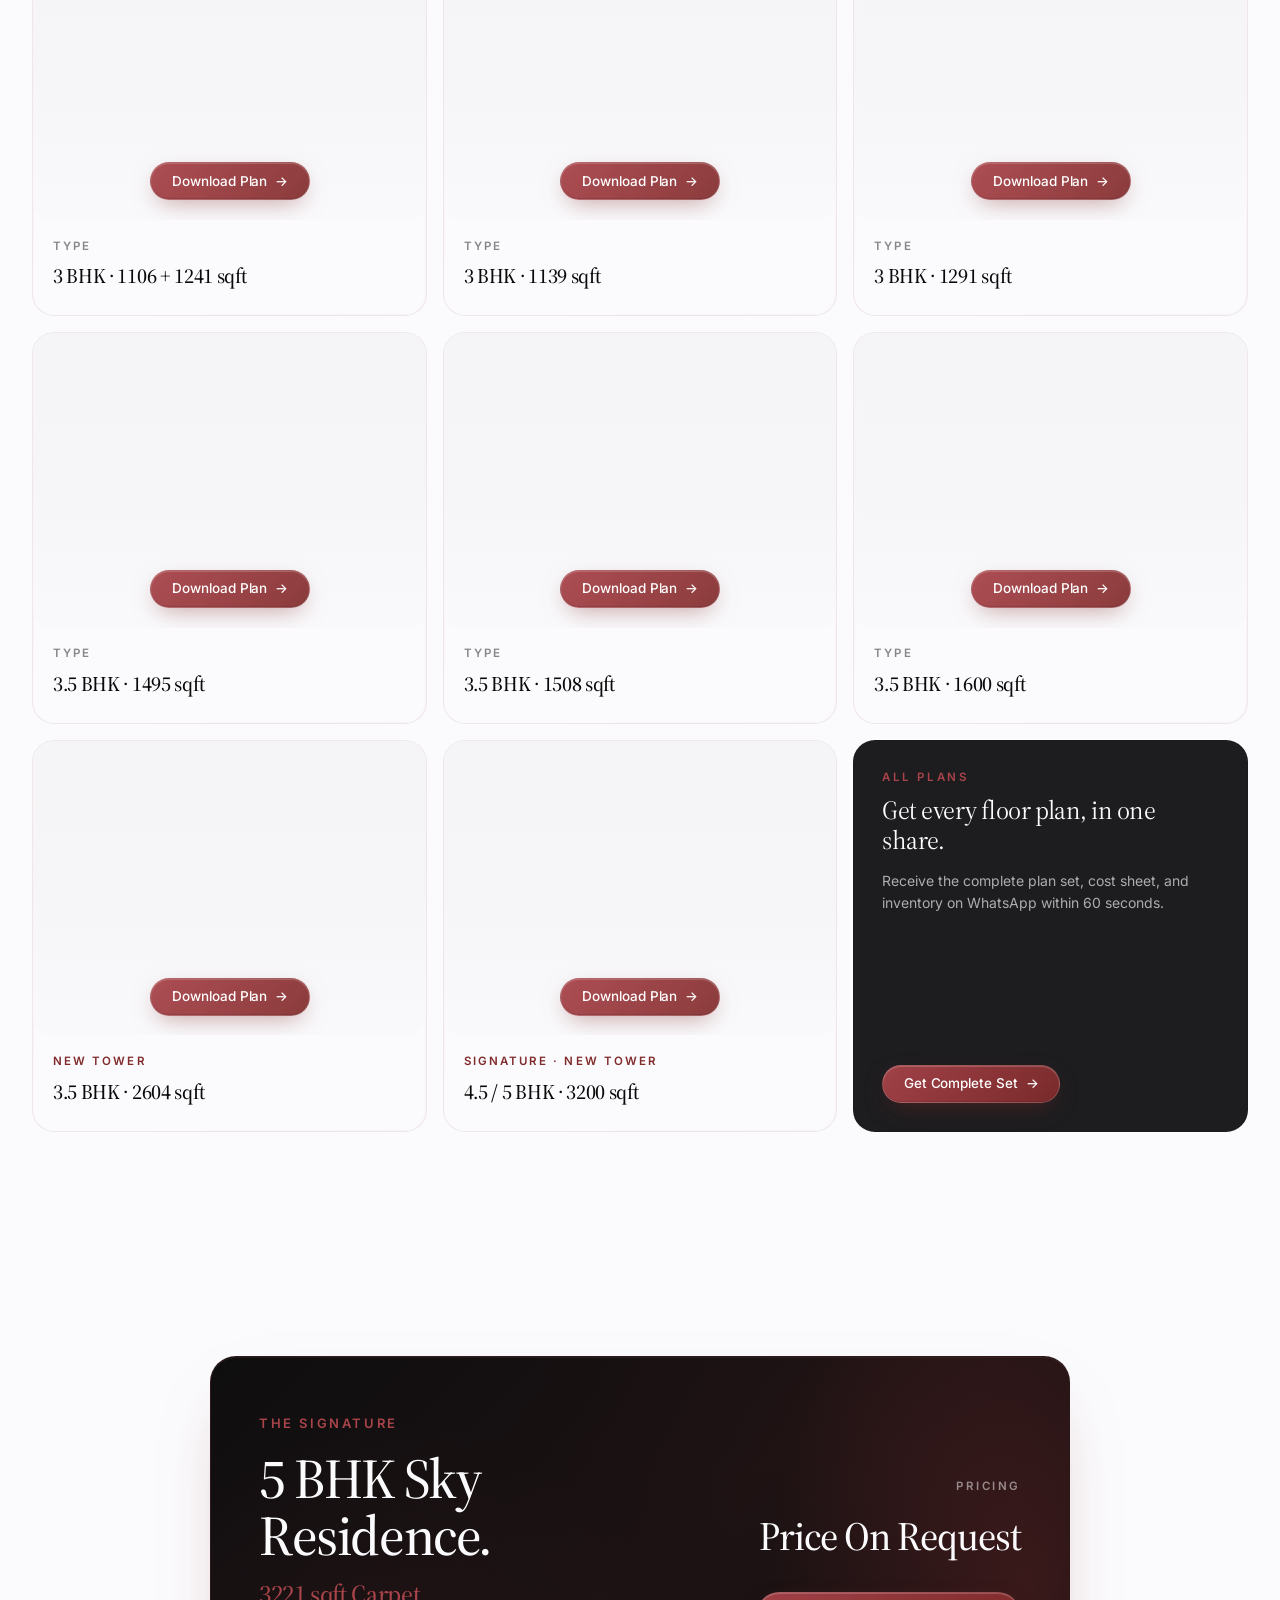
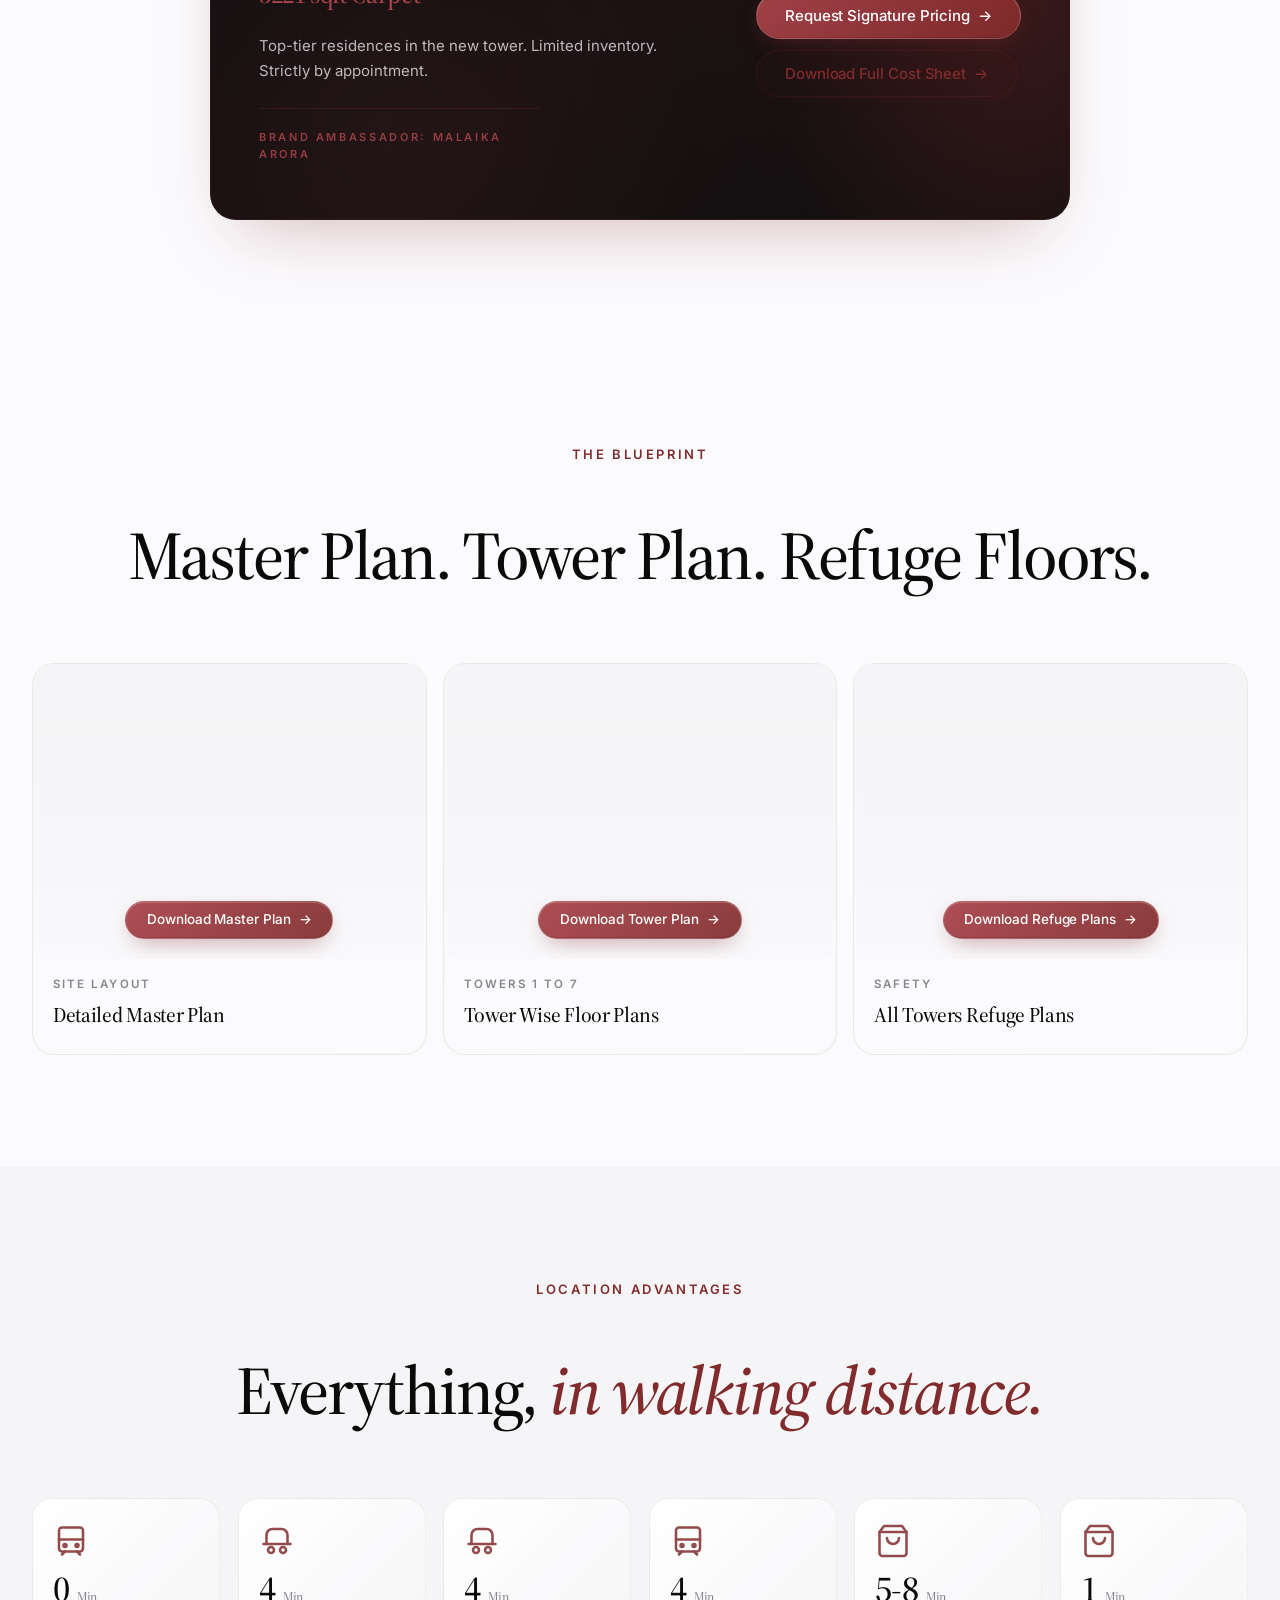
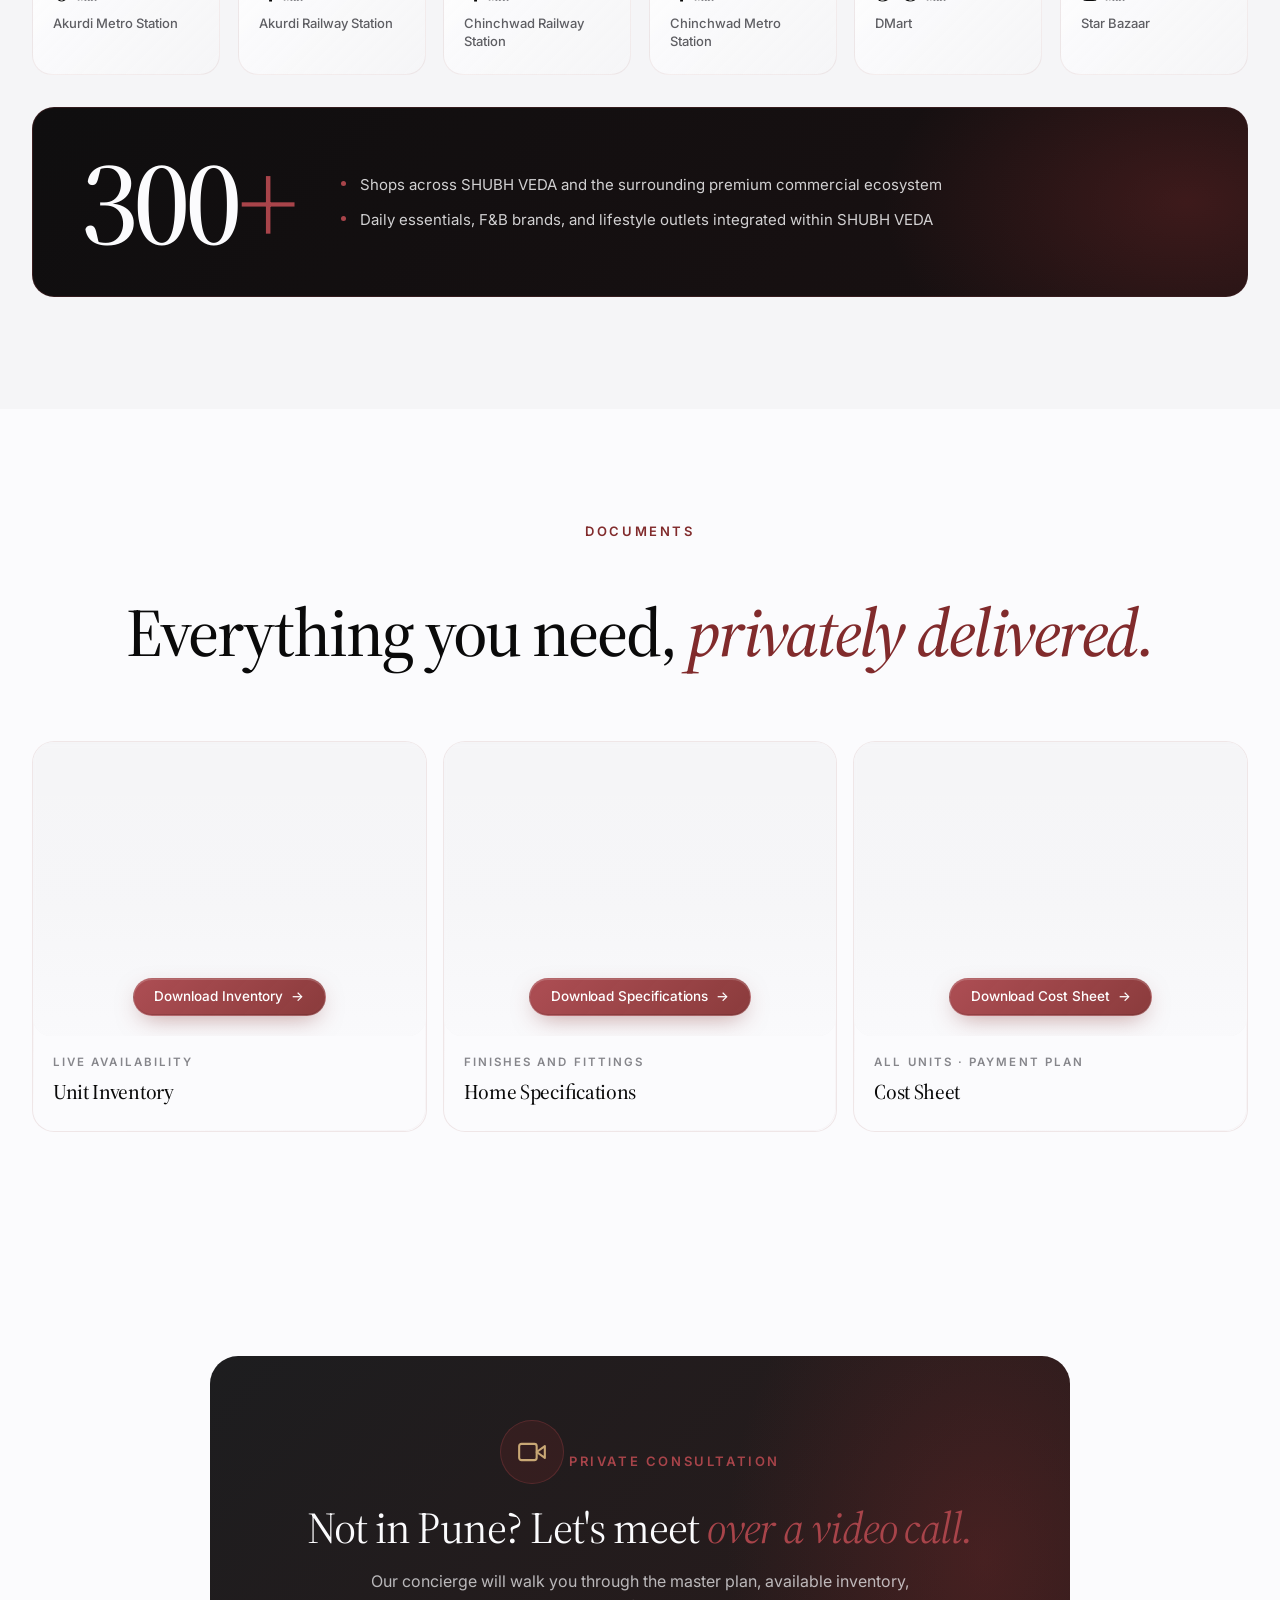
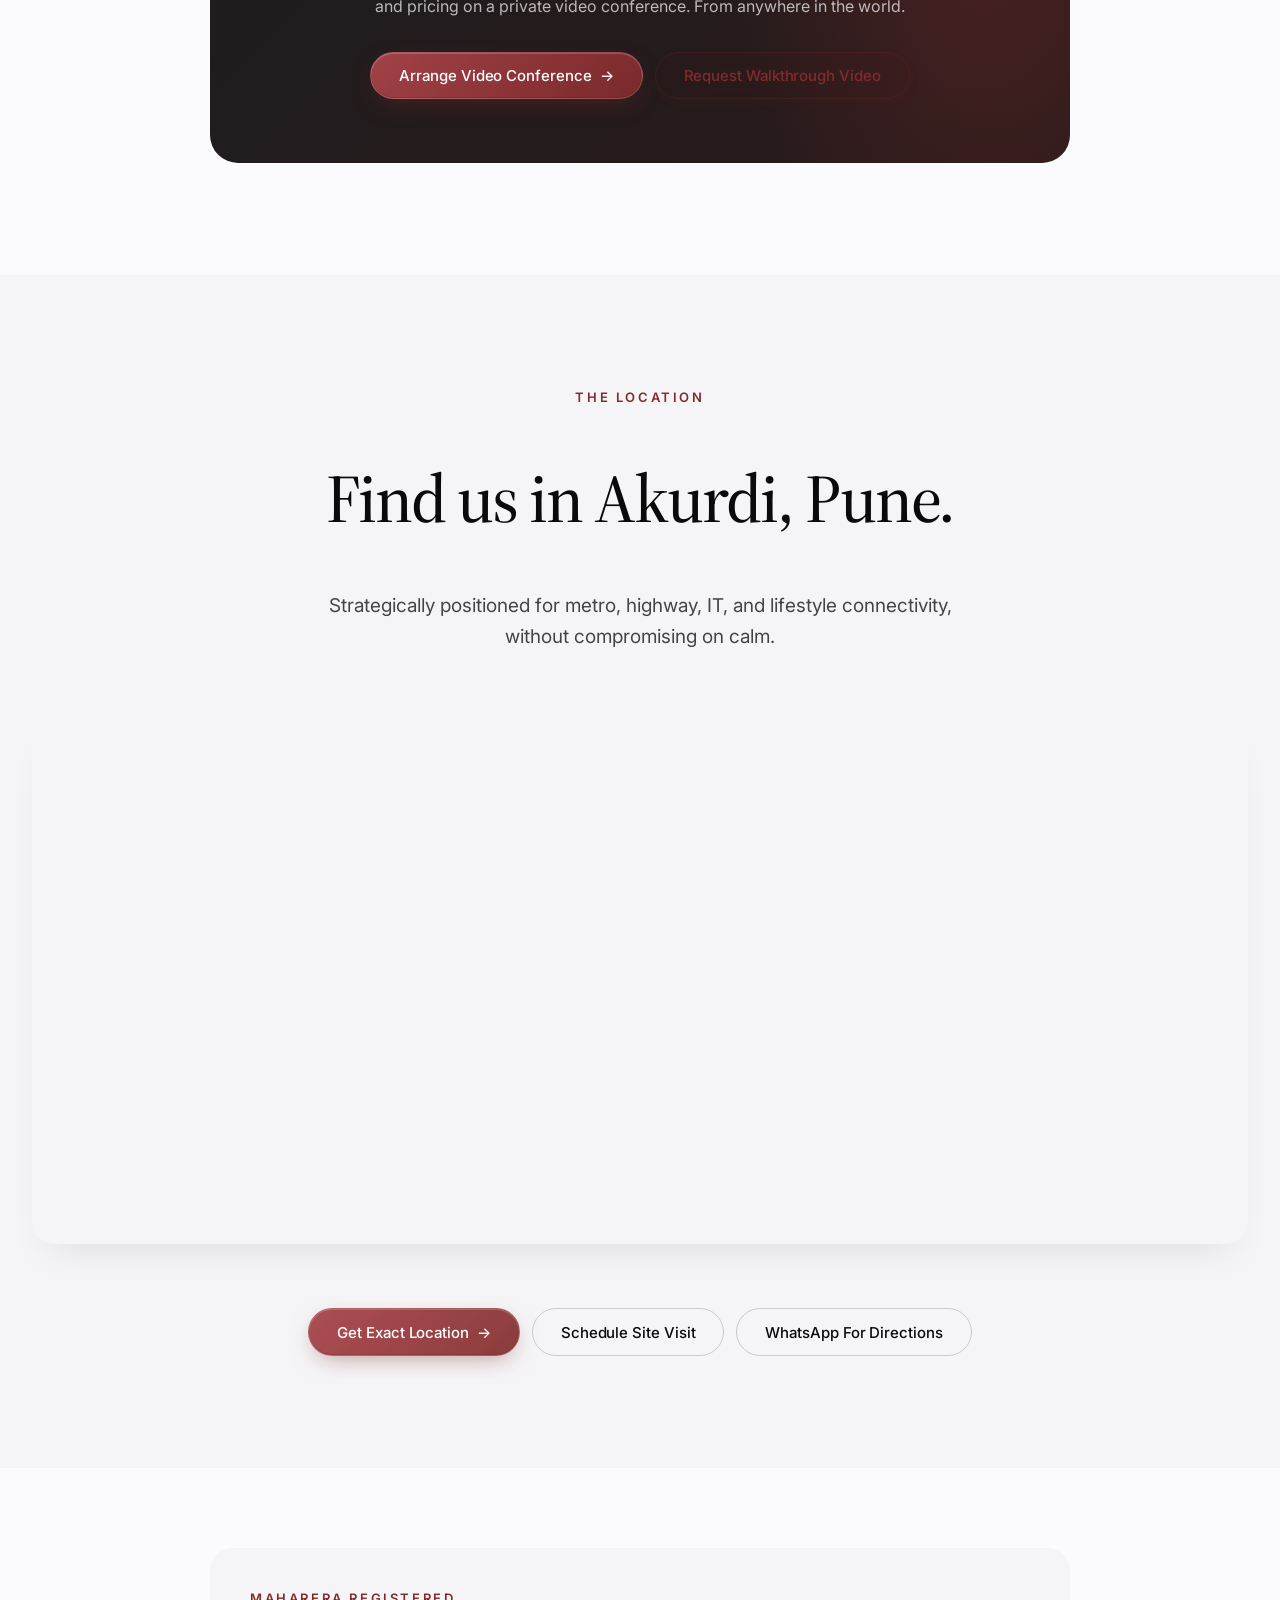
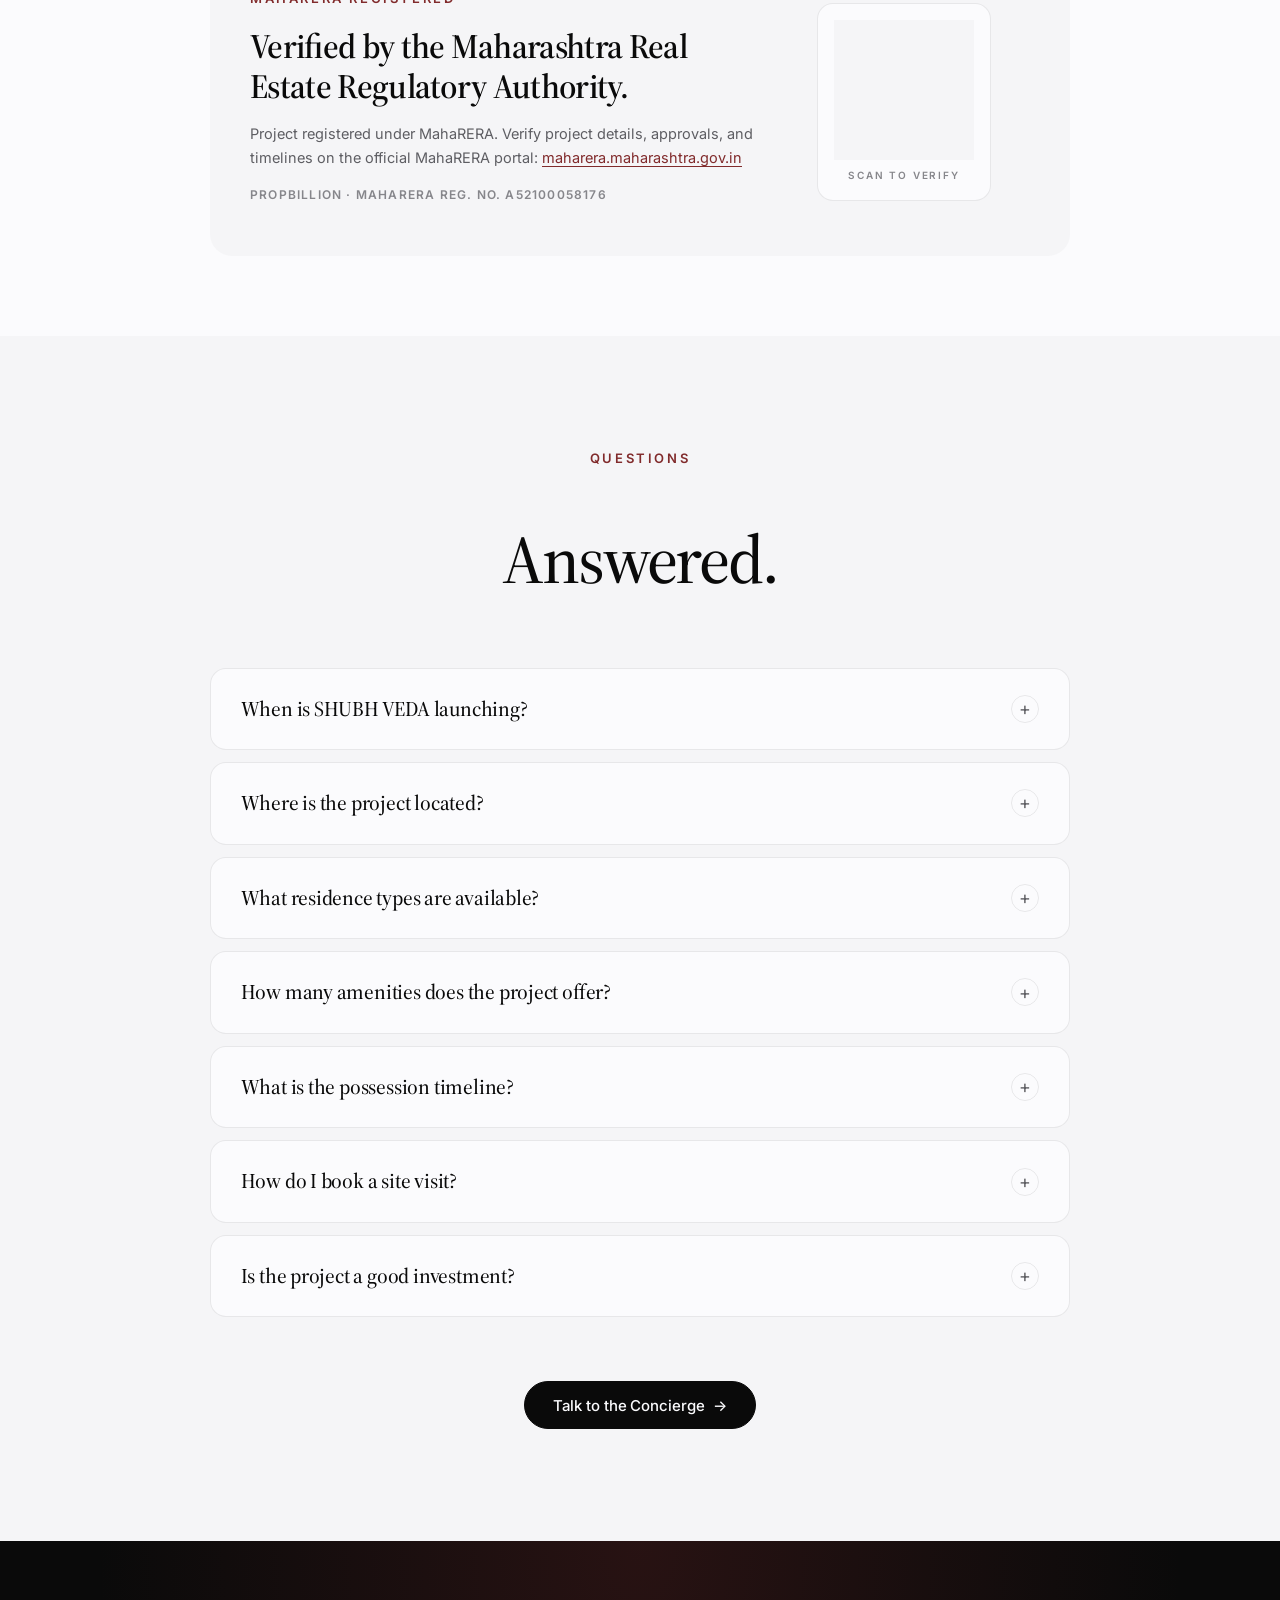
==== commit 07aecfe0: "Update index.html" ====
--- a/index.html
+++ b/index.html
@@ -156,6 +156,165 @@
   </div>
 </section>
 
+  <!-- ============================ PRICING ============================ -->
+<section id="configurations" class="section bg-mist">
+  <div class="container">
+    <div class="section-head">
+      <span class="eyebrow reveal">Flats · Residences</span>
+      <h2 class="h-section reveal reveal-d1">Eight ways to come home.</h2>
+      <p class="lead mt-md reveal reveal-d2" style="max-width: 640px; margin-left: auto; margin-right: auto;">
+        From 1106 sqft to 3221 sqft. Each residence considered. Each balcony intentional.
+      </p>
+    </div>
+
+    <div class="price-grid">
+      <div class="price-card reveal">
+        <div class="pc-type">3 BHK</div>
+        <div class="pc-size">1106<span class="u">sqft</span></div>
+        <div class="pc-sub">Carpet Area</div>
+        <div class="pc-divider"></div>
+        <div class="pc-starts">Starting</div>
+        <div class="pc-price">₹1.44 <span class="u">Cr</span></div>
+        <a href="https://wa.me/918857090799?text=Unlock%20best%20price%20for%203BHK%201106%20sqft%20Shubh%20Veda" target="_blank" rel="noopener" class="btn btn-glass-brand btn-block btn-sm" style="margin-top: 1.5rem;">Unlock Best Price</a>
+      </div>
+
+      <div class="price-card reveal reveal-d1">
+        <div class="pc-type">3 BHK</div>
+        <div class="pc-size">1138<span class="u">sqft</span></div>
+        <div class="pc-sub">Carpet Area</div>
+        <div class="pc-divider"></div>
+        <div class="pc-starts">Starting</div>
+        <div class="pc-price">₹1.58 <span class="u">Cr</span></div>
+        <a href="https://wa.me/918857090799?text=Unlock%20best%20price%20for%203BHK%201138%20sqft%20Shubh%20Veda" target="_blank" rel="noopener" class="btn btn-glass-brand btn-block btn-sm" style="margin-top: 1.5rem;">Unlock Best Price</a>
+      </div>
+
+      <div class="price-card reveal reveal-d2">
+        <div class="pc-type">3 BHK</div>
+        <div class="pc-size">1241<span class="u">sqft</span></div>
+        <div class="pc-sub">Carpet Area</div>
+        <div class="pc-divider"></div>
+        <div class="pc-starts">Starting</div>
+        <div class="pc-price">₹1.65 <span class="u">Cr</span></div>
+        <a href="https://wa.me/918857090799?text=Unlock%20best%20price%20for%203BHK%201241%20sqft%20Shubh%20Veda" target="_blank" rel="noopener" class="btn btn-glass-brand btn-block btn-sm" style="margin-top: 1.5rem;">Unlock Best Price</a>
+      </div>
+
+      <div class="price-card reveal reveal-d3">
+        <div class="pc-type">3 BHK</div>
+        <div class="pc-size">1291<span class="u">sqft</span></div>
+        <div class="pc-sub">Carpet Area</div>
+        <div class="pc-divider"></div>
+        <div class="pc-starts">Starting</div>
+        <div class="pc-price">₹1.75 <span class="u">Cr</span></div>
+        <a href="https://wa.me/918857090799?text=Unlock%20best%20price%20for%203BHK%201291%20sqft%20Shubh%20Veda" target="_blank" rel="noopener" class="btn btn-glass-brand btn-block btn-sm" style="margin-top: 1.5rem;">Unlock Best Price</a>
+      </div>
+
+      <div class="price-card reveal">
+        <div class="pc-type">4 BHK</div>
+        <div class="pc-size">1509<span class="u">sqft</span></div>
+        <div class="pc-sub">Carpet Area</div>
+        <div class="pc-divider"></div>
+        <div class="pc-starts">Starting</div>
+        <div class="pc-price">₹2.05 <span class="u">Cr</span></div>
+        <a href="https://wa.me/918857090799?text=Unlock%20best%20price%20for%204BHK%201509%20sqft%20Shubh%20Veda" target="_blank" rel="noopener" class="btn btn-glass-brand btn-block btn-sm" style="margin-top: 1.5rem;">Unlock Best Price</a>
+      </div>
+
+      <div class="price-card reveal reveal-d1">
+        <div class="pc-type">4 BHK</div>
+        <div class="pc-size">1826<span class="u">sqft</span></div>
+        <div class="pc-sub">Carpet Area</div>
+        <div class="pc-divider"></div>
+        <div class="pc-starts">Starting</div>
+        <div class="pc-price">₹2.49 <span class="u">Cr</span></div>
+        <a href="https://wa.me/918857090799?text=Unlock%20best%20price%20for%204BHK%201826%20sqft%20Shubh%20Veda" target="_blank" rel="noopener" class="btn btn-glass-brand btn-block btn-sm" style="margin-top: 1.5rem;">Unlock Best Price</a>
+      </div>
+
+      <div class="price-card reveal reveal-d2">
+        <div class="pc-type">4.5 BHK</div>
+        <div class="pc-size">2337<span class="u">sqft</span></div>
+        <div class="pc-sub">Carpet Area</div>
+        <div class="pc-divider"></div>
+        <div class="pc-starts">Starting</div>
+        <div class="pc-price">₹3.18 <span class="u">Cr</span></div>
+        <a href="https://wa.me/918857090799?text=Unlock%20best%20price%20for%204.5BHK%202337%20sqft%20Shubh%20Veda" target="_blank" rel="noopener" class="btn btn-glass-brand btn-block btn-sm" style="margin-top: 1.5rem;">Unlock Best Price</a>
+      </div>
+
+      <div class="price-card reveal reveal-d3">
+        <div class="pc-type signature">4.5 BHK Signature</div>
+        <div class="pc-size">3221<span class="u">sqft</span></div>
+        <div class="pc-sub">Carpet · New Tower</div>
+        <div class="pc-divider"></div>
+        <div class="pc-starts">Pricing</div>
+        <div class="pc-por">On Request</div>
+        <a href="https://wa.me/918857090799?text=I%20want%20Signature%20pricing%20for%204.5BHK%203221%20sqft%20Shubh%20Veda" target="_blank" rel="noopener" class="btn btn-glass-brand btn-block btn-sm" style="margin-top: 1.5rem;">Get Signature Pricing</a>
+      </div>
+
+      <div class="signature-card reveal">
+        <div>
+          <div class="label">The Sky Residences</div>
+          <h3>Tall sky flower-bed residences.</h3>
+          <div class="area">30+ Floors <span style="color: var(--slate-light); font-size: 18px;">Above the city</span></div>
+          <p class="desc">Limited-allocation residences with private sky flower beds. From 1106 sqft to 3221 sqft carpet across 8 towers. Strictly by appointment.</p>
+        </div>
+        <div class="price-side">
+          <div class="l">Starting</div>
+          <div class="p">₹1.44 Cr<span style="color: var(--brand-light); font-size: 0.6em;">*</span></div>
+          <a href="https://wa.me/918857090799?text=I%20want%20the%20Shubh%20Veda%20signature%20pricing%20deck" target="_blank" rel="noopener" class="btn btn-glass-brand" style="margin-top: 0.25rem;">View All Residences <span>→</span></a>
+        </div>
+      </div>
+    </div>
+
+    <div class="text-center mt-xl">
+      <a href="https://wa.me/918857090799?text=Send%20me%20the%20complete%20Shubh%20Veda%20cost%20sheet" target="_blank" rel="noopener" class="btn btn-ink">Download Full Cost Sheet <span>→</span></a>
+    </div>
+  </div>
+</section>
+
+<!-- ============================ COMMERCIAL SPACES ============================ -->
+<section id="commercial" class="section bg-bone">
+  <div class="container">
+    <div class="section-head">
+      <span class="eyebrow reveal">Commercial Spaces</span>
+      <h2 class="h-section reveal reveal-d1">A high street, <em class="italic text-brand">built into your home.</em></h2>
+    </div>
+
+    <div class="commercial-grid">
+      <!-- Left: pricing + bullets -->
+      <div class="commercial-info reveal">
+        <ul class="commercial-bullets">
+          <li><span class="cb-label">Carpet Area</span><span class="cb-value">200 - 2000 sqft</span></li>
+          <li><span class="cb-label">Pricing Range</span><span class="cb-value">₹1.25 Cr - ₹7 Cr</span></li>
+          <li><span class="cb-label">Investment Grade</span><span class="cb-value">Township-integrated retail</span></li>
+        </ul>
+
+        <div class="commercial-price">
+          <span class="cp-label">Starting From</span>
+          <span class="cp-amount">₹1.25 Cr<span class="cp-asterisk">*</span></span>
+        </div>
+
+        <div class="commercial-ctas">
+          <a href="https://wa.me/918857090799?text=Send%20me%20the%20Shubh%20Veda%20commercial%20cost%20sheet" target="_blank" rel="noopener" class="btn btn-glass-brand">Get Commercial Pricing <span>→</span></a>
+          <a href="https://wa.me/918857090799?text=Send%20me%20the%20Shubh%20Veda%20commercial%20floor%20plan" target="_blank" rel="noopener" class="btn btn-glass-light">Download Floor Plan</a>
+        </div>
+      </div>
+
+      <!-- Right: blurred commercial floor plan -->
+      <div class="commercial-plan reveal reveal-d1">
+        <div class="gated">
+          <img src="tower-plan.webp" alt="SHUBH VEDA commercial floor plan" width="900" height="600" loading="lazy" decoding="async">
+          <div class="gated-cta">
+            <a href="https://wa.me/918857090799?text=Send%20me%20the%20Shubh%20Veda%20commercial%20floor%20plan" target="_blank" rel="noopener" class="btn btn-glass-brand btn-sm">Unlock Floor Plan <span>→</span></a>
+          </div>
+        </div>
+        <div class="commercial-plan-meta">
+          <span class="cpm-eyebrow">Retail Block</span>
+          <span class="cpm-title">Premium Commercial Floor Plan</span>
+        </div>
+      </div>
+    </div>
+  </div>
+</section>
+
+  
 <!-- ============================ USP SECTION (6 luxury cards) ============================ -->
 <section id="usps" class="section-usps">
   <div class="container">
@@ -280,163 +439,6 @@
   </div>
 </section>
 
-<!-- ============================ PRICING ============================ -->
-<section id="configurations" class="section bg-mist">
-  <div class="container">
-    <div class="section-head">
-      <span class="eyebrow reveal">Flats · Residences</span>
-      <h2 class="h-section reveal reveal-d1">Eight ways to come home.</h2>
-      <p class="lead mt-md reveal reveal-d2" style="max-width: 640px; margin-left: auto; margin-right: auto;">
-        From 1106 sqft to 3221 sqft. Each residence considered. Each balcony intentional.
-      </p>
-    </div>
-
-    <div class="price-grid">
-      <div class="price-card reveal">
-        <div class="pc-type">3 BHK</div>
-        <div class="pc-size">1106<span class="u">sqft</span></div>
-        <div class="pc-sub">Carpet Area</div>
-        <div class="pc-divider"></div>
-        <div class="pc-starts">Starting</div>
-        <div class="pc-price">₹1.44 <span class="u">Cr</span></div>
-        <a href="https://wa.me/918857090799?text=Unlock%20best%20price%20for%203BHK%201106%20sqft%20Shubh%20Veda" target="_blank" rel="noopener" class="btn btn-glass-brand btn-block btn-sm" style="margin-top: 1.5rem;">Unlock Best Price</a>
-      </div>
-
-      <div class="price-card reveal reveal-d1">
-        <div class="pc-type">3 BHK</div>
-        <div class="pc-size">1138<span class="u">sqft</span></div>
-        <div class="pc-sub">Carpet Area</div>
-        <div class="pc-divider"></div>
-        <div class="pc-starts">Starting</div>
-        <div class="pc-price">₹1.58 <span class="u">Cr</span></div>
-        <a href="https://wa.me/918857090799?text=Unlock%20best%20price%20for%203BHK%201138%20sqft%20Shubh%20Veda" target="_blank" rel="noopener" class="btn btn-glass-brand btn-block btn-sm" style="margin-top: 1.5rem;">Unlock Best Price</a>
-      </div>
-
-      <div class="price-card reveal reveal-d2">
-        <div class="pc-type">3 BHK</div>
-        <div class="pc-size">1241<span class="u">sqft</span></div>
-        <div class="pc-sub">Carpet Area</div>
-        <div class="pc-divider"></div>
-        <div class="pc-starts">Starting</div>
-        <div class="pc-price">₹1.65 <span class="u">Cr</span></div>
-        <a href="https://wa.me/918857090799?text=Unlock%20best%20price%20for%203BHK%201241%20sqft%20Shubh%20Veda" target="_blank" rel="noopener" class="btn btn-glass-brand btn-block btn-sm" style="margin-top: 1.5rem;">Unlock Best Price</a>
-      </div>
-
-      <div class="price-card reveal reveal-d3">
-        <div class="pc-type">3 BHK</div>
-        <div class="pc-size">1291<span class="u">sqft</span></div>
-        <div class="pc-sub">Carpet Area</div>
-        <div class="pc-divider"></div>
-        <div class="pc-starts">Starting</div>
-        <div class="pc-price">₹1.75 <span class="u">Cr</span></div>
-        <a href="https://wa.me/918857090799?text=Unlock%20best%20price%20for%203BHK%201291%20sqft%20Shubh%20Veda" target="_blank" rel="noopener" class="btn btn-glass-brand btn-block btn-sm" style="margin-top: 1.5rem;">Unlock Best Price</a>
-      </div>
-
-      <div class="price-card reveal">
-        <div class="pc-type">4 BHK</div>
-        <div class="pc-size">1509<span class="u">sqft</span></div>
-        <div class="pc-sub">Carpet Area</div>
-        <div class="pc-divider"></div>
-        <div class="pc-starts">Starting</div>
-        <div class="pc-price">₹2.05 <span class="u">Cr</span></div>
-        <a href="https://wa.me/918857090799?text=Unlock%20best%20price%20for%204BHK%201509%20sqft%20Shubh%20Veda" target="_blank" rel="noopener" class="btn btn-glass-brand btn-block btn-sm" style="margin-top: 1.5rem;">Unlock Best Price</a>
-      </div>
-
-      <div class="price-card reveal reveal-d1">
-        <div class="pc-type">4 BHK</div>
-        <div class="pc-size">1826<span class="u">sqft</span></div>
-        <div class="pc-sub">Carpet Area</div>
-        <div class="pc-divider"></div>
-        <div class="pc-starts">Starting</div>
-        <div class="pc-price">₹2.49 <span class="u">Cr</span></div>
-        <a href="https://wa.me/918857090799?text=Unlock%20best%20price%20for%204BHK%201826%20sqft%20Shubh%20Veda" target="_blank" rel="noopener" class="btn btn-glass-brand btn-block btn-sm" style="margin-top: 1.5rem;">Unlock Best Price</a>
-      </div>
-
-      <div class="price-card reveal reveal-d2">
-        <div class="pc-type">4.5 BHK</div>
-        <div class="pc-size">2337<span class="u">sqft</span></div>
-        <div class="pc-sub">Carpet Area</div>
-        <div class="pc-divider"></div>
-        <div class="pc-starts">Starting</div>
-        <div class="pc-price">₹3.18 <span class="u">Cr</span></div>
-        <a href="https://wa.me/918857090799?text=Unlock%20best%20price%20for%204.5BHK%202337%20sqft%20Shubh%20Veda" target="_blank" rel="noopener" class="btn btn-glass-brand btn-block btn-sm" style="margin-top: 1.5rem;">Unlock Best Price</a>
-      </div>
-
-      <div class="price-card reveal reveal-d3">
-        <div class="pc-type signature">4.5 BHK Signature</div>
-        <div class="pc-size">3221<span class="u">sqft</span></div>
-        <div class="pc-sub">Carpet · New Tower</div>
-        <div class="pc-divider"></div>
-        <div class="pc-starts">Pricing</div>
-        <div class="pc-por">On Request</div>
-        <a href="https://wa.me/918857090799?text=I%20want%20Signature%20pricing%20for%204.5BHK%203221%20sqft%20Shubh%20Veda" target="_blank" rel="noopener" class="btn btn-glass-brand btn-block btn-sm" style="margin-top: 1.5rem;">Get Signature Pricing</a>
-      </div>
-
-      <div class="signature-card reveal">
-        <div>
-          <div class="label">The Sky Residences</div>
-          <h3>Tall sky flower-bed residences.</h3>
-          <div class="area">30+ Floors <span style="color: var(--slate-light); font-size: 18px;">Above the city</span></div>
-          <p class="desc">Limited-allocation residences with private sky flower beds. From 1106 sqft to 3221 sqft carpet across 8 towers. Strictly by appointment.</p>
-        </div>
-        <div class="price-side">
-          <div class="l">Starting</div>
-          <div class="p">₹1.44 Cr<span style="color: var(--brand-light); font-size: 0.6em;">*</span></div>
-          <a href="https://wa.me/918857090799?text=I%20want%20the%20Shubh%20Veda%20signature%20pricing%20deck" target="_blank" rel="noopener" class="btn btn-glass-brand" style="margin-top: 0.25rem;">View All Residences <span>→</span></a>
-        </div>
-      </div>
-    </div>
-
-    <div class="text-center mt-xl">
-      <a href="https://wa.me/918857090799?text=Send%20me%20the%20complete%20Shubh%20Veda%20cost%20sheet" target="_blank" rel="noopener" class="btn btn-ink">Download Full Cost Sheet <span>→</span></a>
-    </div>
-  </div>
-</section>
-
-<!-- ============================ COMMERCIAL SPACES ============================ -->
-<section id="commercial" class="section bg-bone">
-  <div class="container">
-    <div class="section-head">
-      <span class="eyebrow reveal">Commercial Spaces</span>
-      <h2 class="h-section reveal reveal-d1">A high street, <em class="italic text-brand">built into your home.</em></h2>
-    </div>
-
-    <div class="commercial-grid">
-      <!-- Left: pricing + bullets -->
-      <div class="commercial-info reveal">
-        <ul class="commercial-bullets">
-          <li><span class="cb-label">Carpet Area</span><span class="cb-value">200 - 2000 sqft</span></li>
-          <li><span class="cb-label">Pricing Range</span><span class="cb-value">₹1.25 Cr - ₹7 Cr</span></li>
-          <li><span class="cb-label">Investment Grade</span><span class="cb-value">Township-integrated retail</span></li>
-        </ul>
-
-        <div class="commercial-price">
-          <span class="cp-label">Starting From</span>
-          <span class="cp-amount">₹1.25 Cr<span class="cp-asterisk">*</span></span>
-        </div>
-
-        <div class="commercial-ctas">
-          <a href="https://wa.me/918857090799?text=Send%20me%20the%20Shubh%20Veda%20commercial%20cost%20sheet" target="_blank" rel="noopener" class="btn btn-glass-brand">Get Commercial Pricing <span>→</span></a>
-          <a href="https://wa.me/918857090799?text=Send%20me%20the%20Shubh%20Veda%20commercial%20floor%20plan" target="_blank" rel="noopener" class="btn btn-glass-light">Download Floor Plan</a>
-        </div>
-      </div>
-
-      <!-- Right: blurred commercial floor plan -->
-      <div class="commercial-plan reveal reveal-d1">
-        <div class="gated">
-          <img src="tower-plan.webp" alt="SHUBH VEDA commercial floor plan" width="900" height="600" loading="lazy" decoding="async">
-          <div class="gated-cta">
-            <a href="https://wa.me/918857090799?text=Send%20me%20the%20Shubh%20Veda%20commercial%20floor%20plan" target="_blank" rel="noopener" class="btn btn-glass-brand btn-sm">Unlock Floor Plan <span>→</span></a>
-          </div>
-        </div>
-        <div class="commercial-plan-meta">
-          <span class="cpm-eyebrow">Retail Block</span>
-          <span class="cpm-title">Premium Commercial Floor Plan</span>
-        </div>
-      </div>
-    </div>
-  </div>
-</section>
 
 <!-- ============================ FLOOR PLANS ============================ -->
 <section id="plans" class="section bg-bone">
--- a/styles.css
+++ b/styles.css
@@ -3406,3 +3406,23 @@
   border-radius: 10px;
   padding: 0.75rem 1.4rem;
 }
+/* Hero config pill - glass box override */
+p.hero-headline-v2.hero-config-pill {
+  display: inline-block !important;
+  background: rgba(0, 0, 0, 0.42) !important;
+  backdrop-filter: blur(16px) !important;
+  -webkit-backdrop-filter: blur(16px) !important;
+  border: none !important;
+  border-radius: 10px !important;
+  padding: 0.8rem 1.5rem !important;
+  text-align: center;
+  width: auto !important;
+  max-width: 100%;
+}
+
+/* Center the pill inside hero */
+.hero-inner-v2 {
+  display: flex;
+  flex-direction: column;
+  align-items: center;
+}
--- a/styles.css
+++ b/styles.css
@@ -3406,3 +3406,23 @@
   border-radius: 10px;
   padding: 0.75rem 1.4rem;
 }
+/* Hero config pill - glass box override */
+p.hero-headline-v2.hero-config-pill {
+  display: inline-block !important;
+  background: rgba(0, 0, 0, 0.42) !important;
+  backdrop-filter: blur(16px) !important;
+  -webkit-backdrop-filter: blur(16px) !important;
+  border: none !important;
+  border-radius: 10px !important;
+  padding: 0.8rem 1.5rem !important;
+  text-align: center;
+  width: auto !important;
+  max-width: 100%;
+}
+
+/* Center the pill inside hero */
+.hero-inner-v2 {
+  display: flex;
+  flex-direction: column;
+  align-items: center;
+}
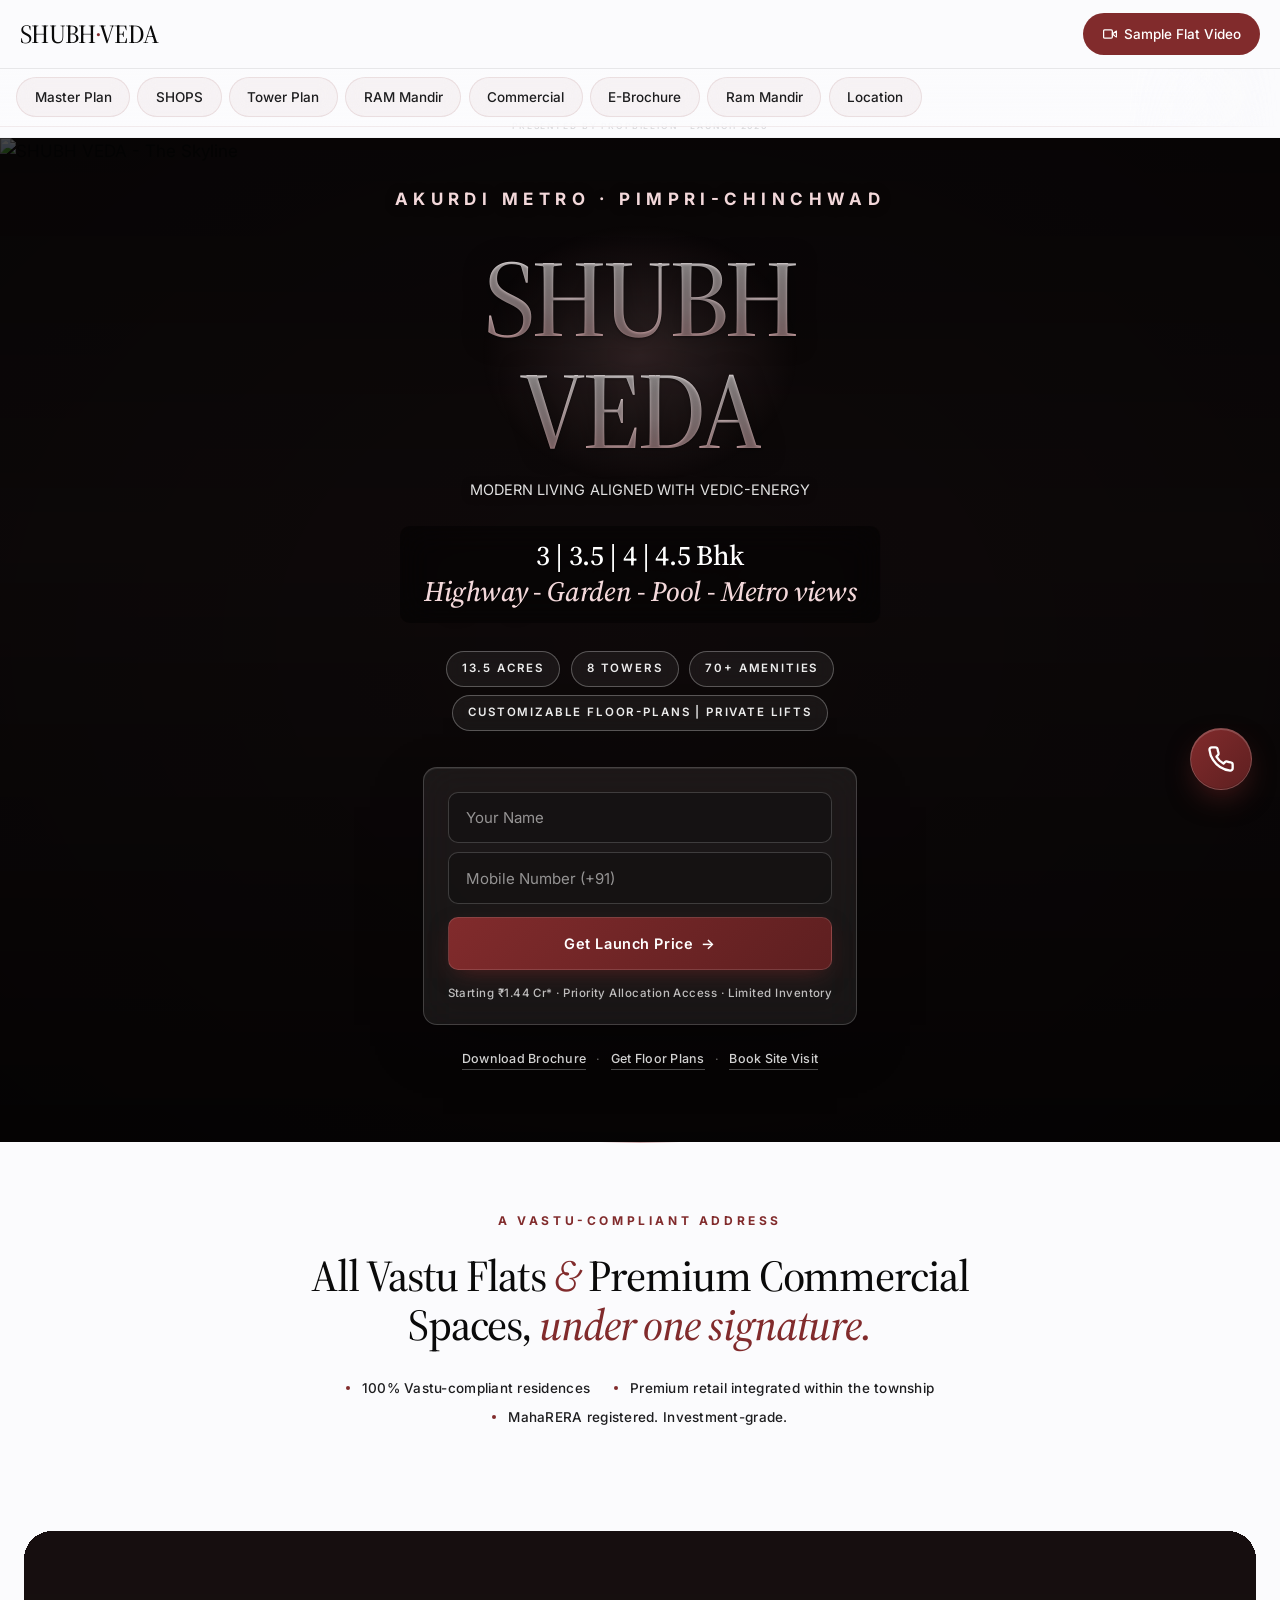
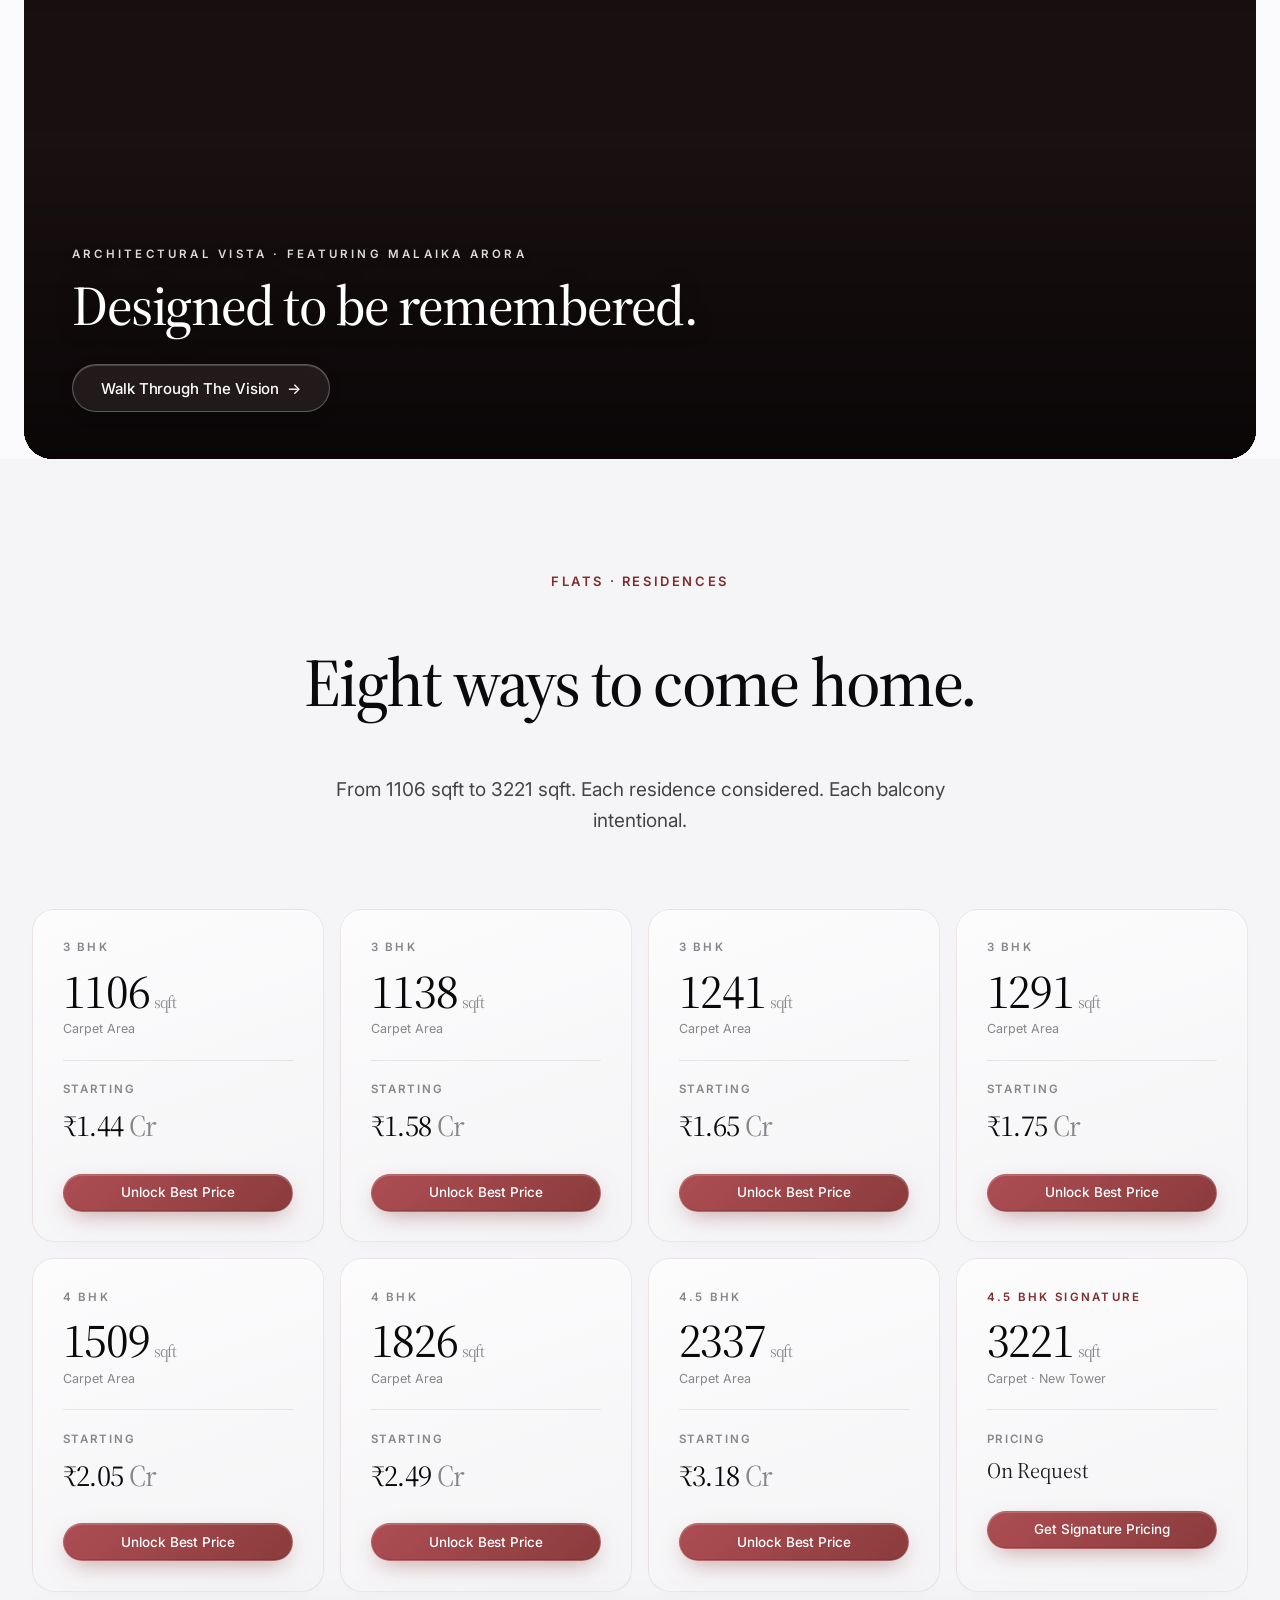
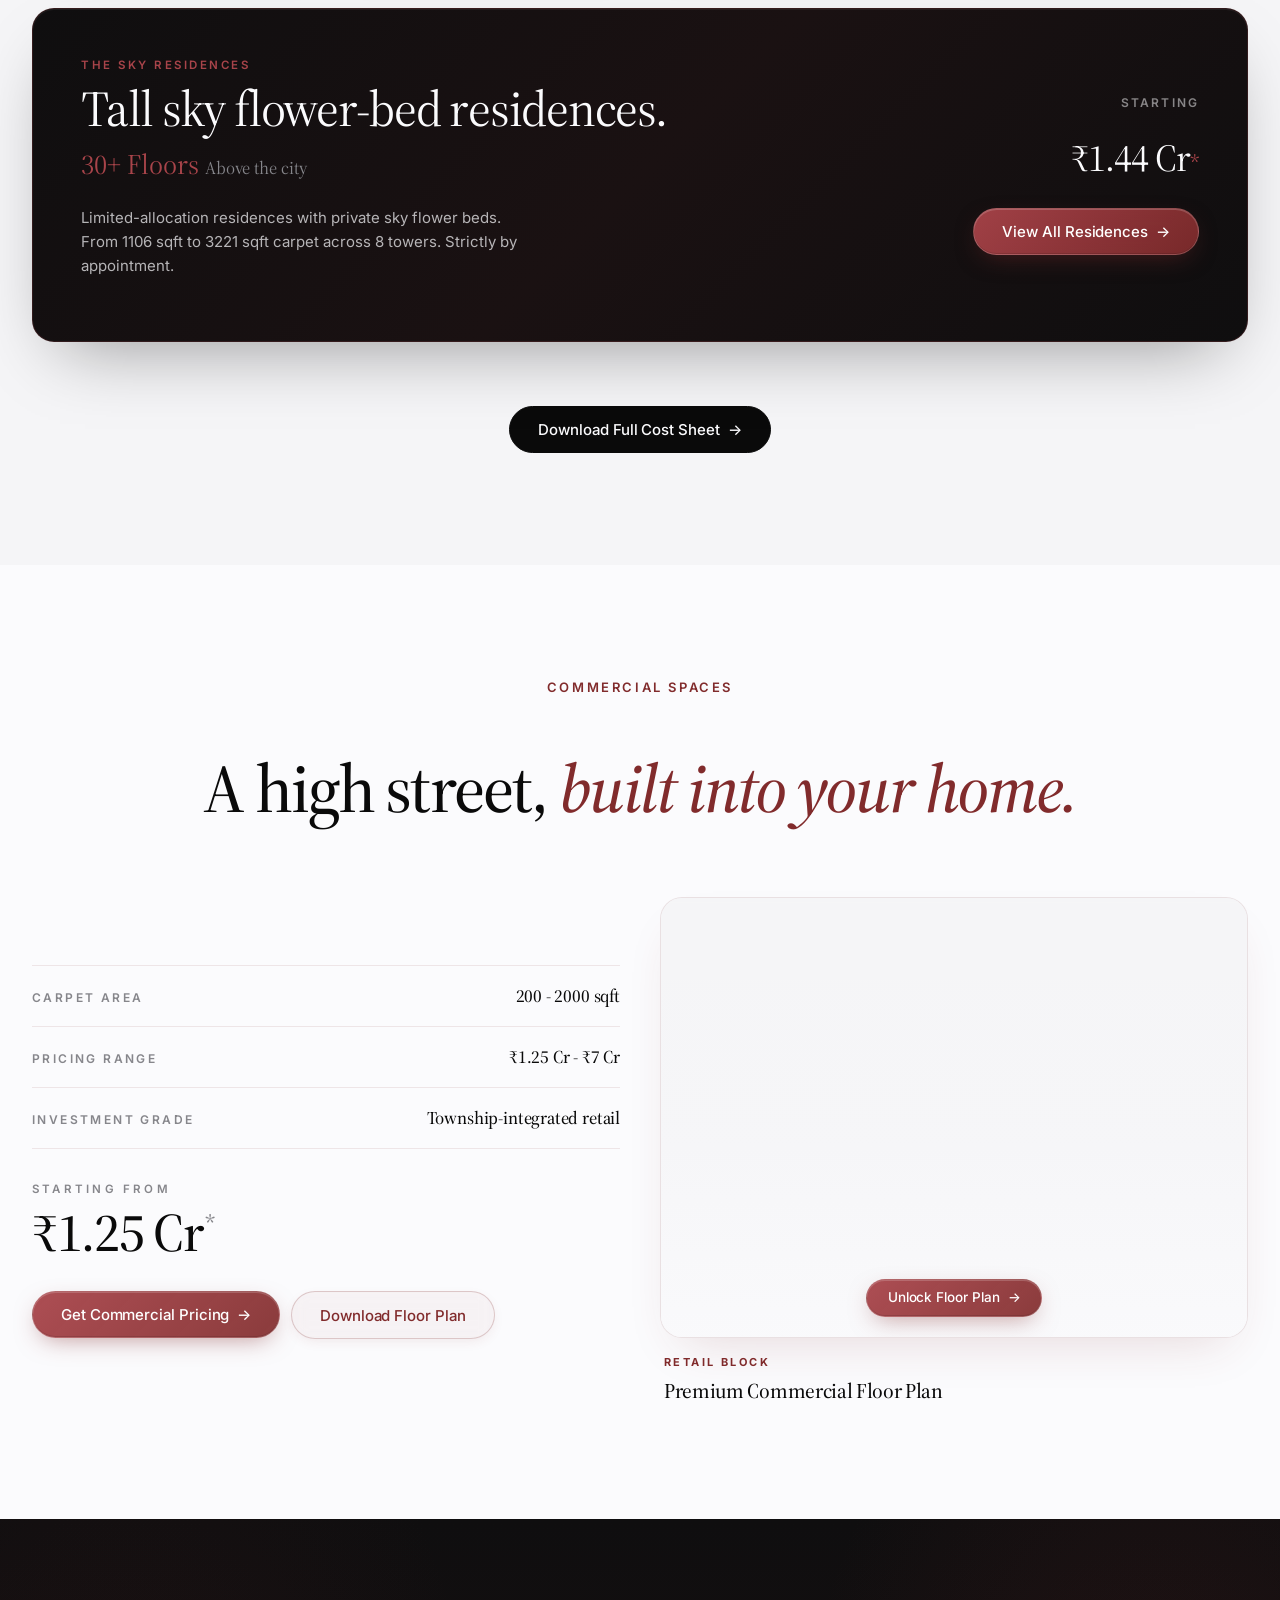
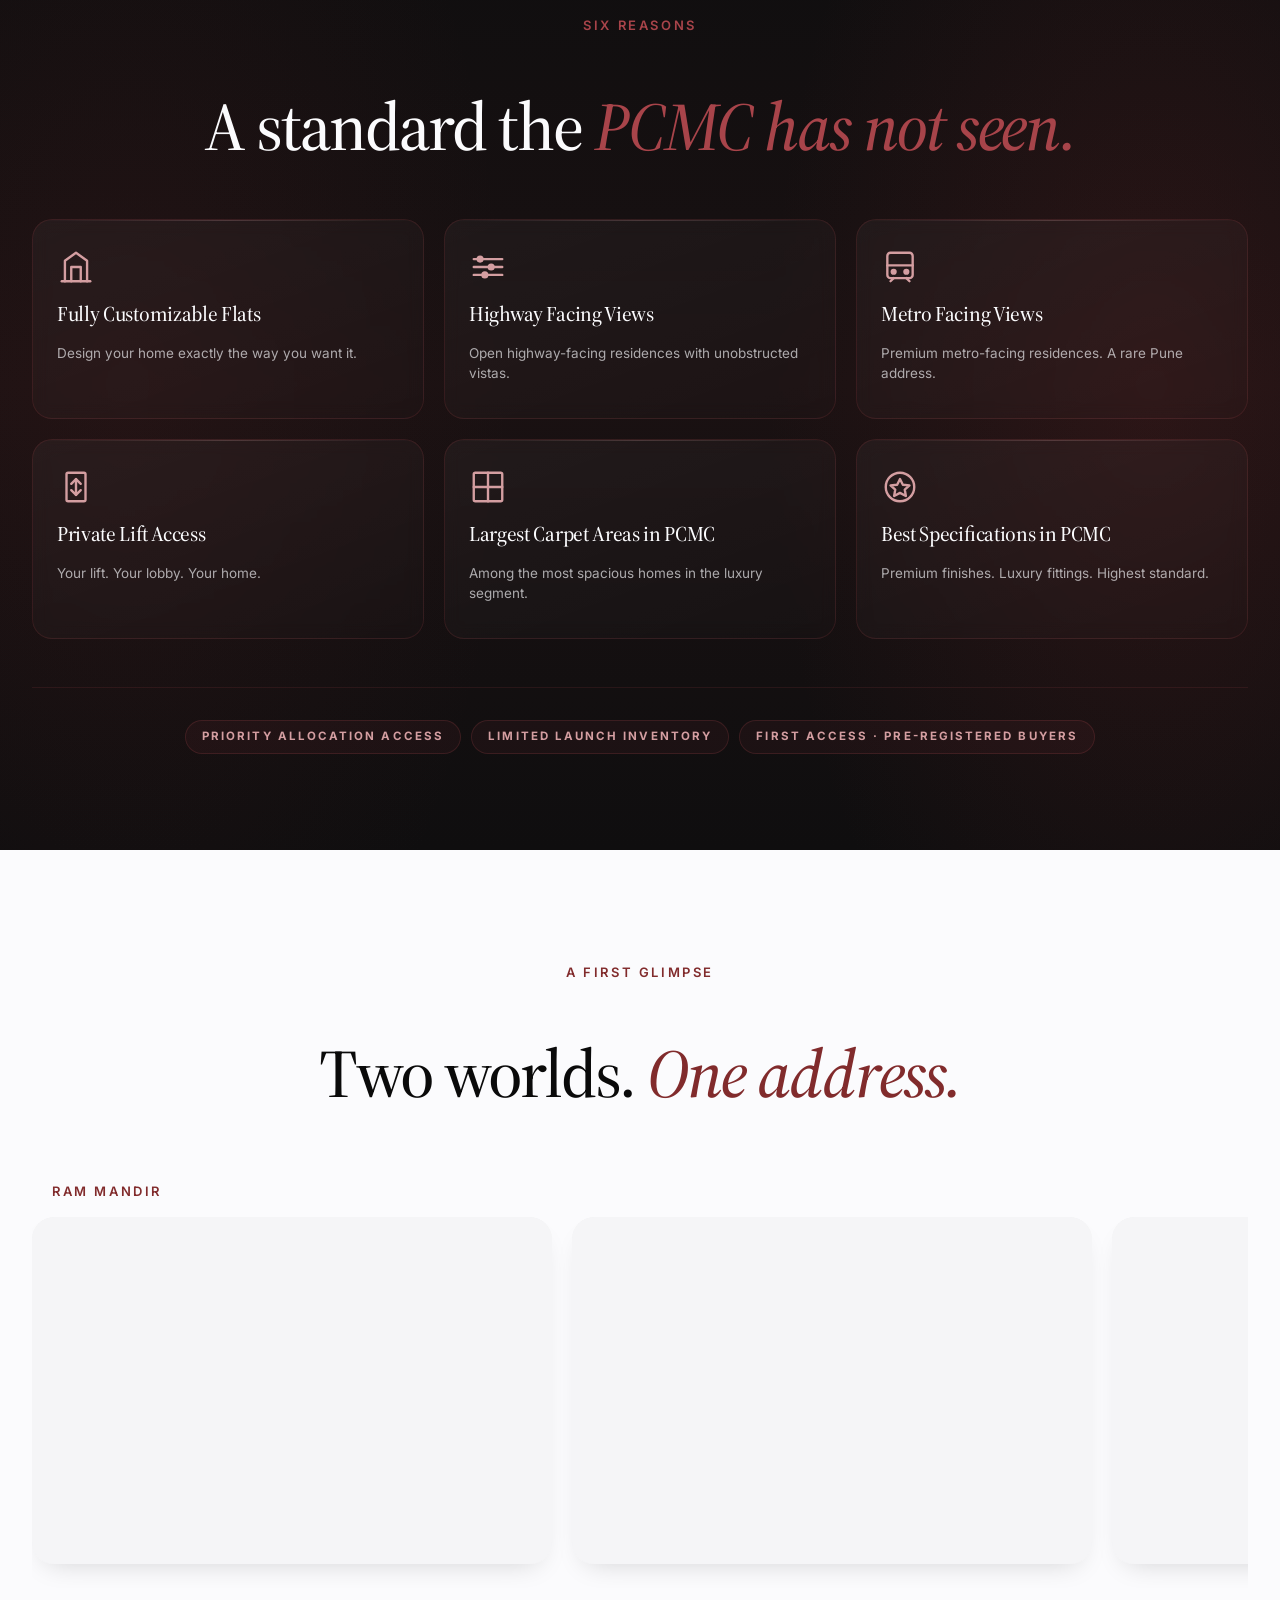
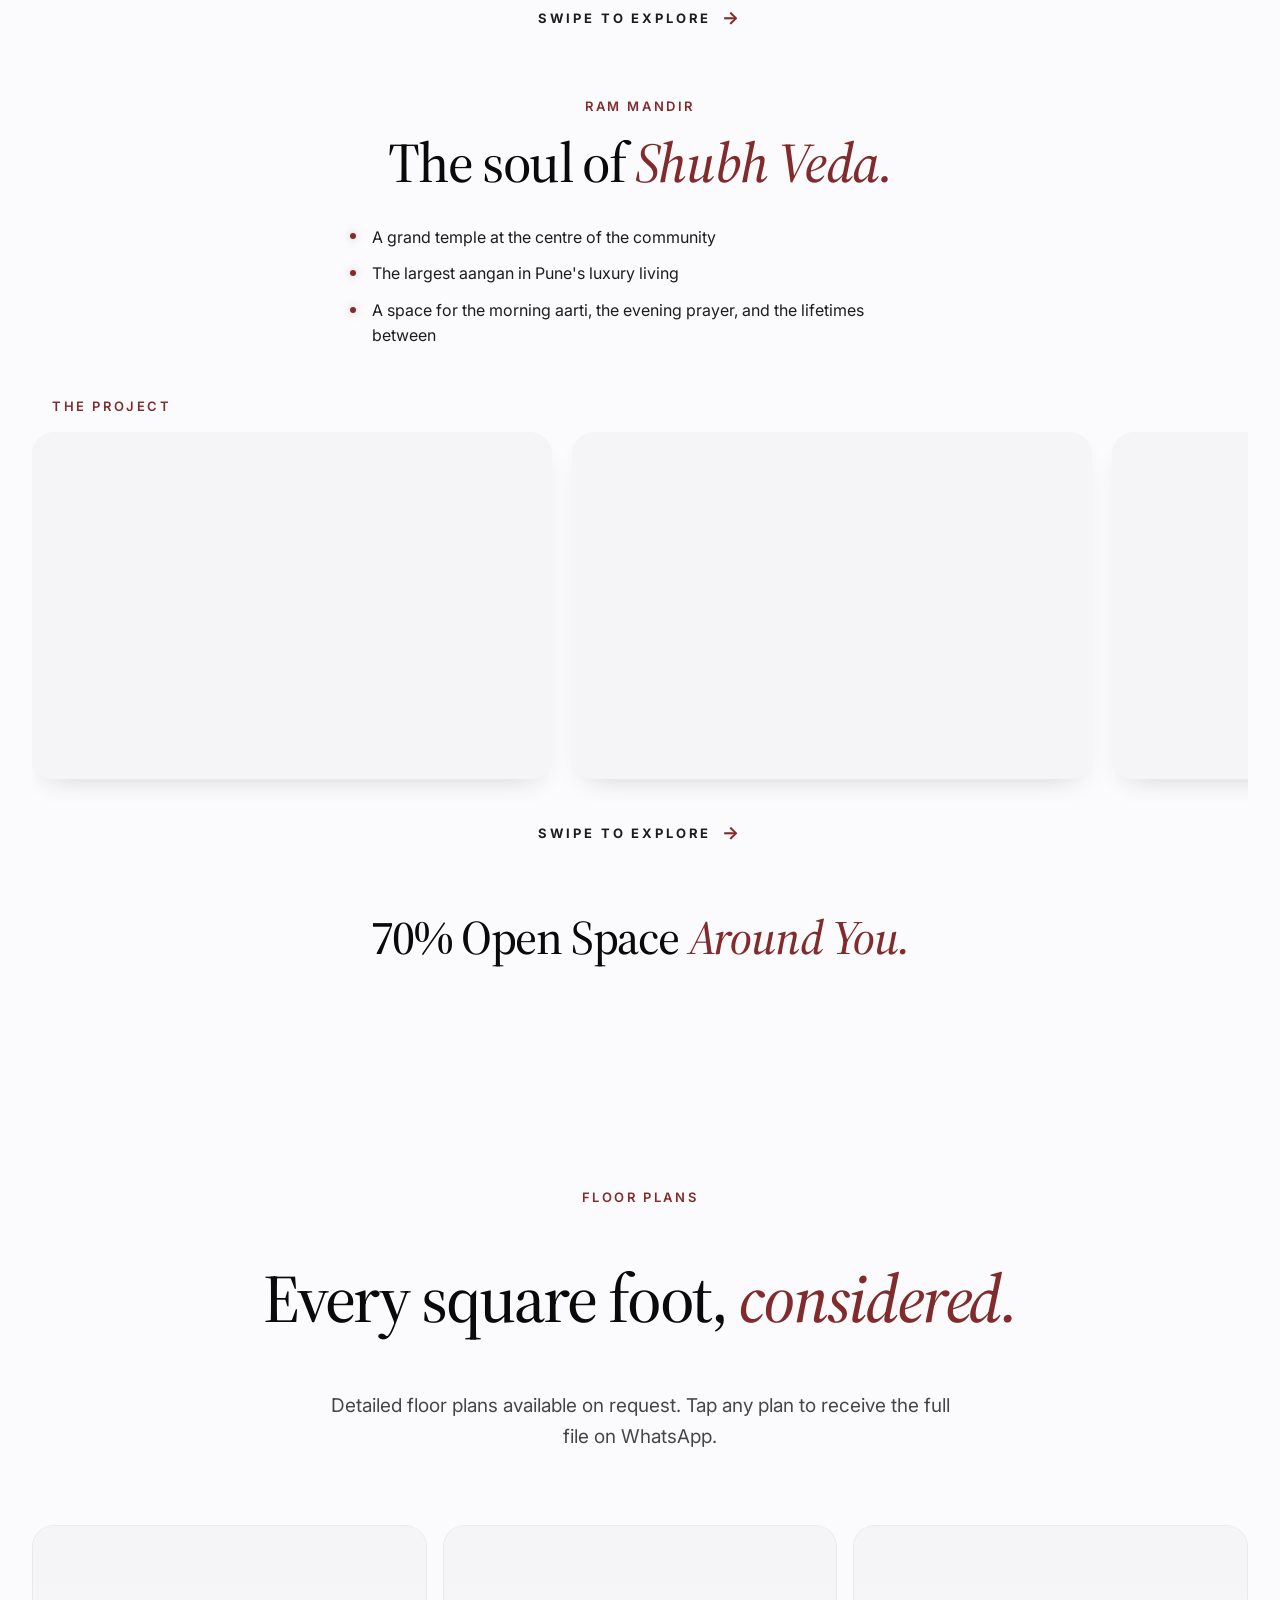
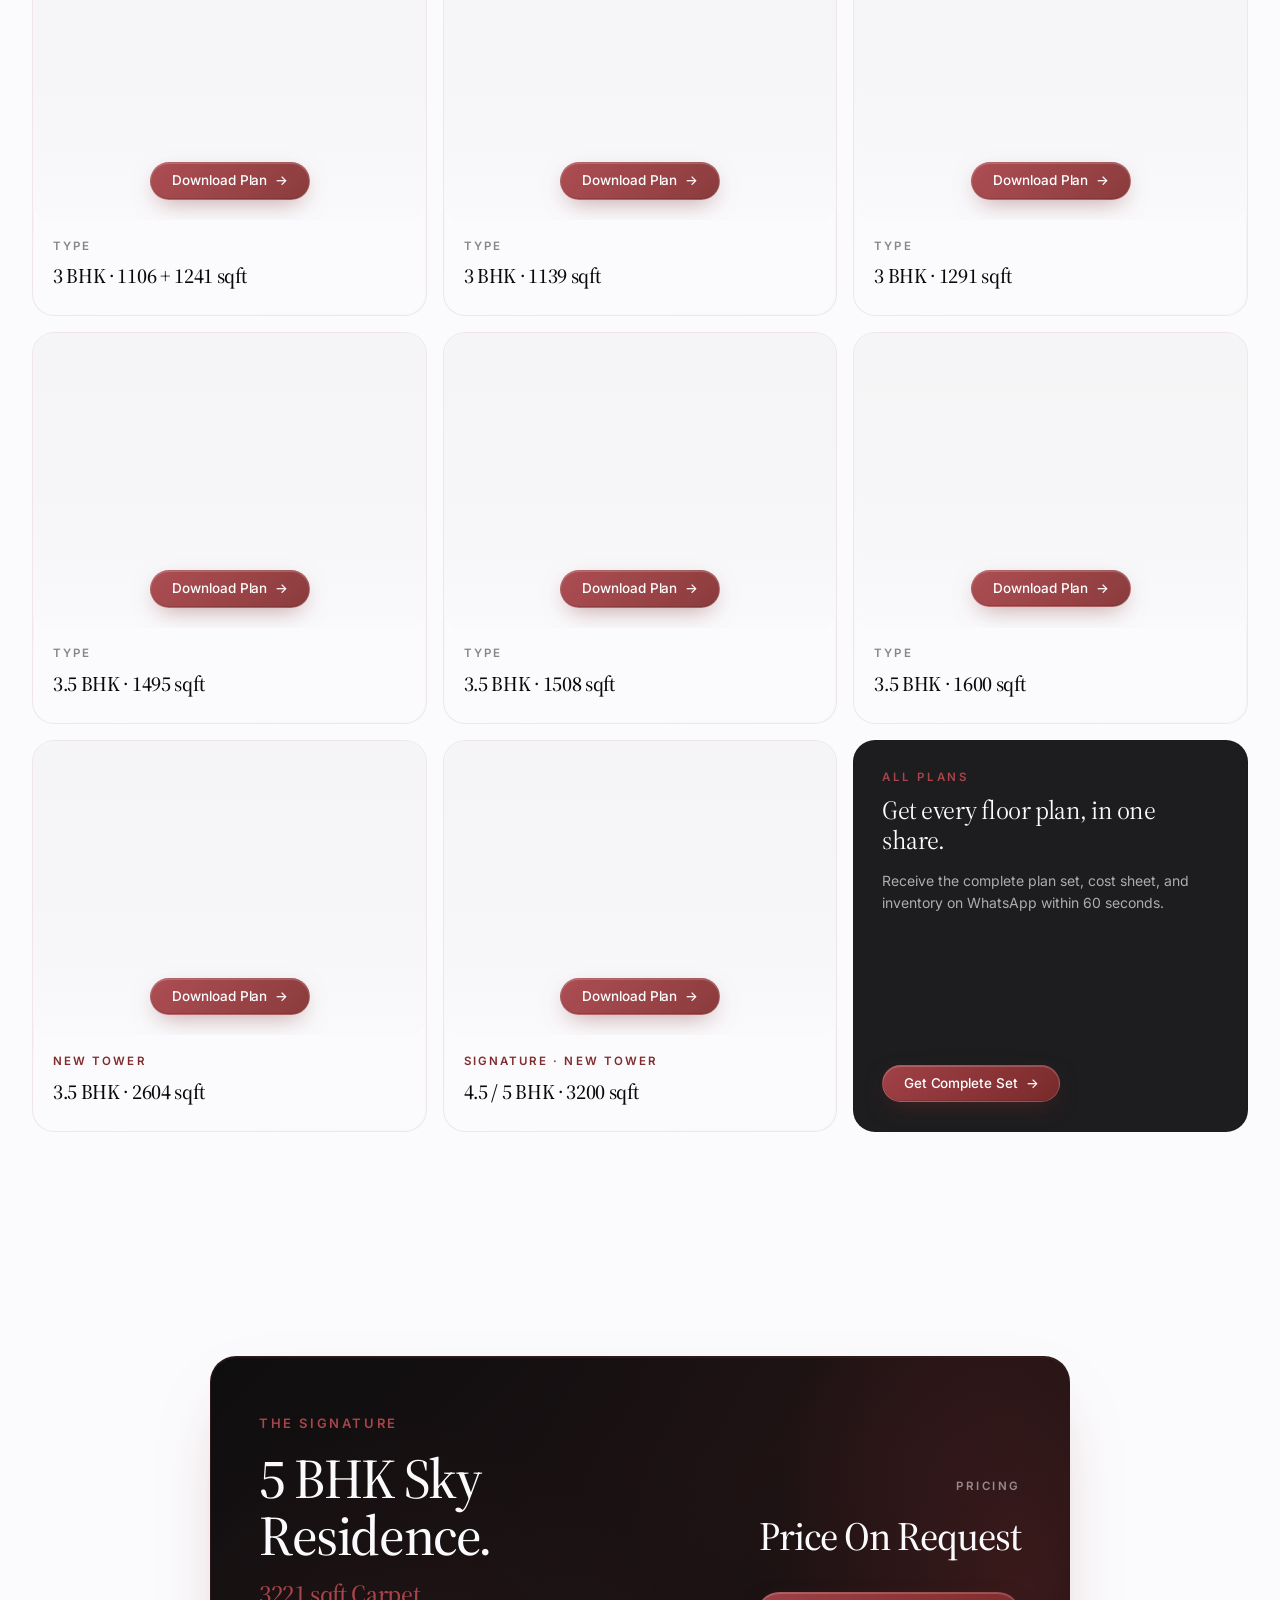
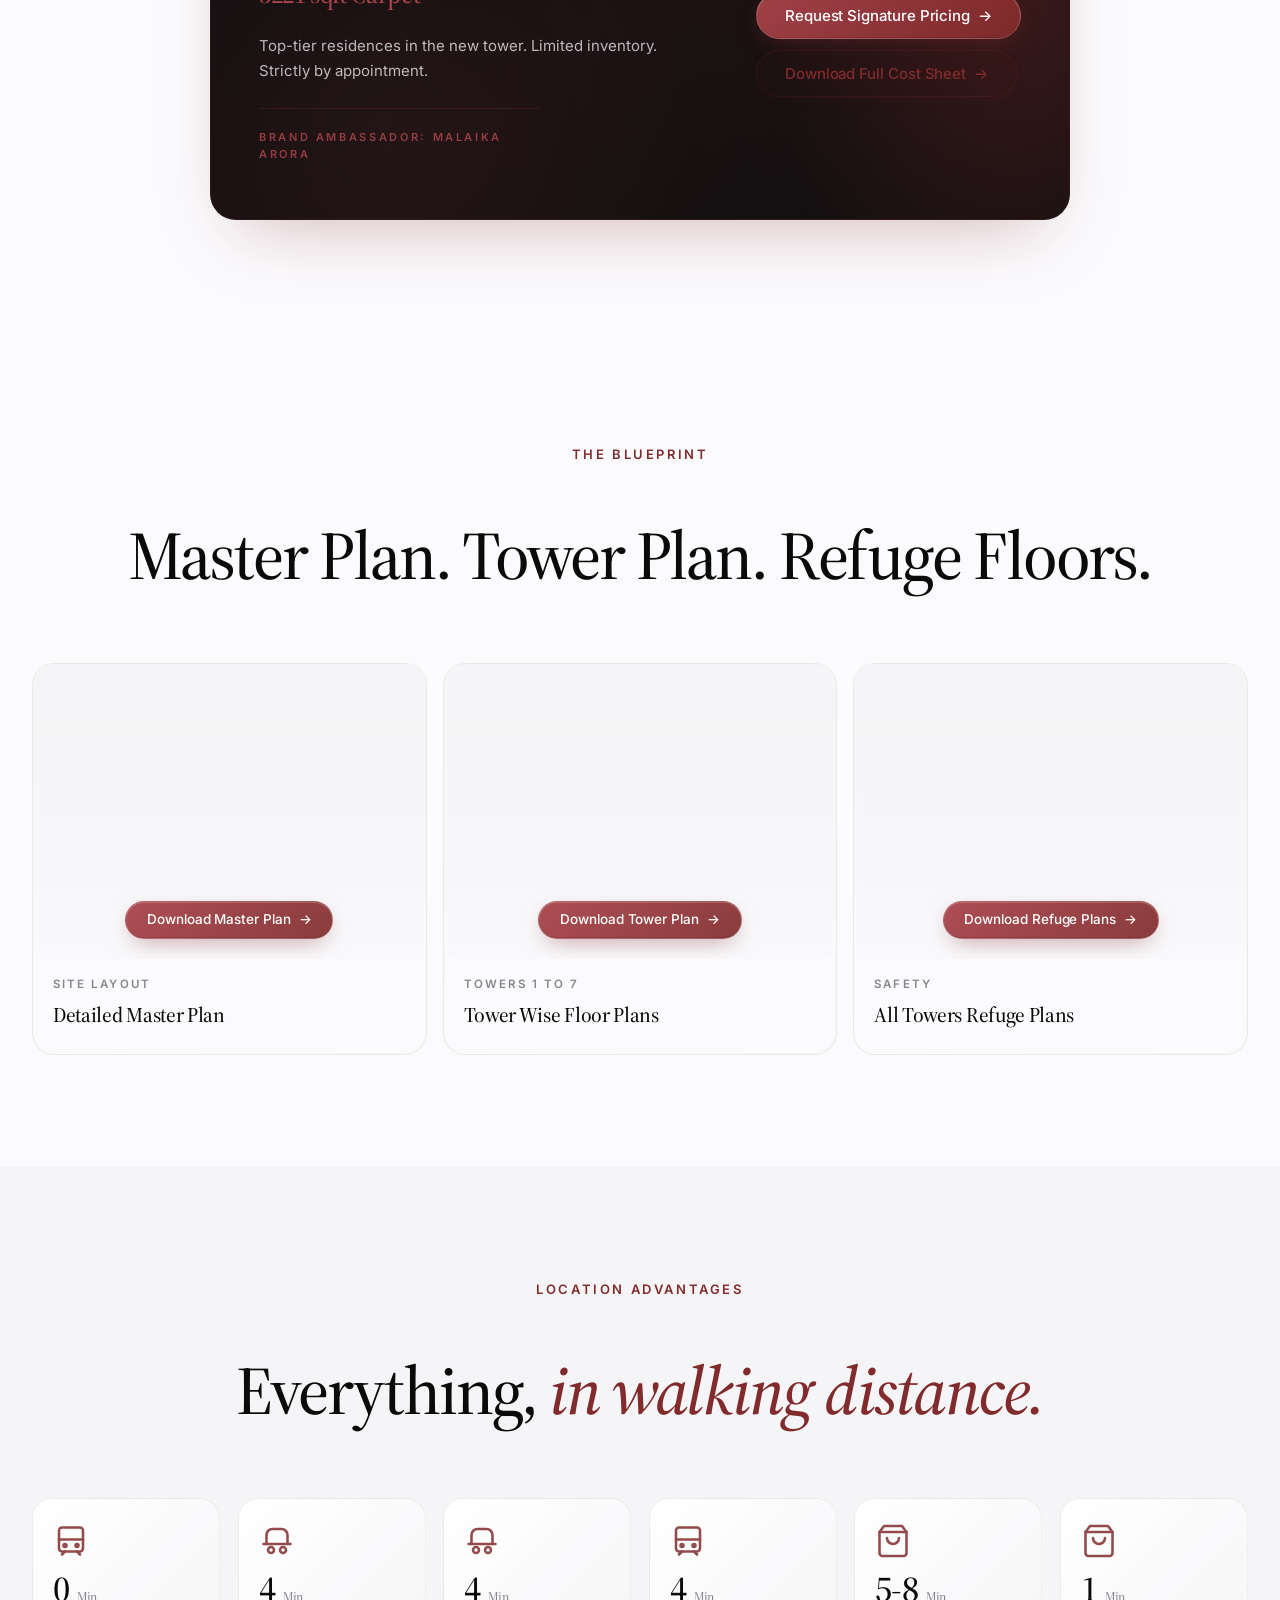
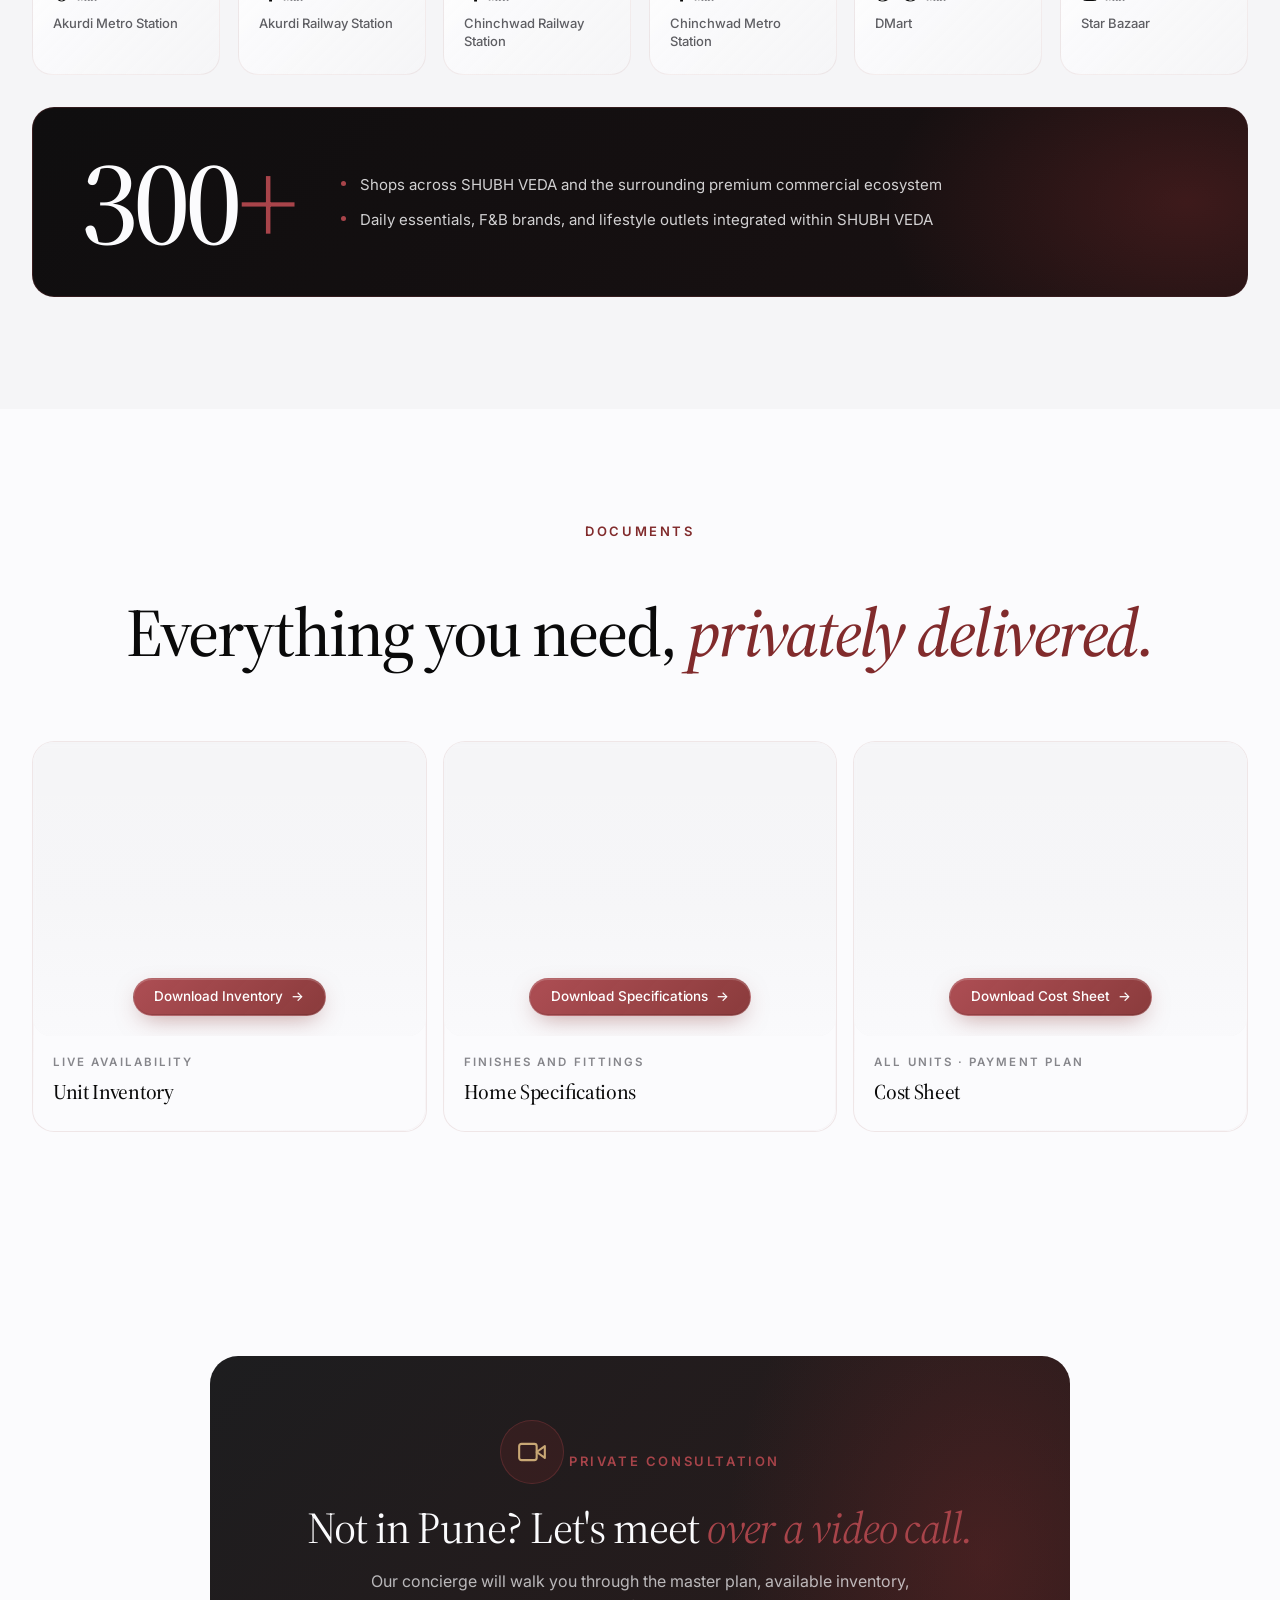
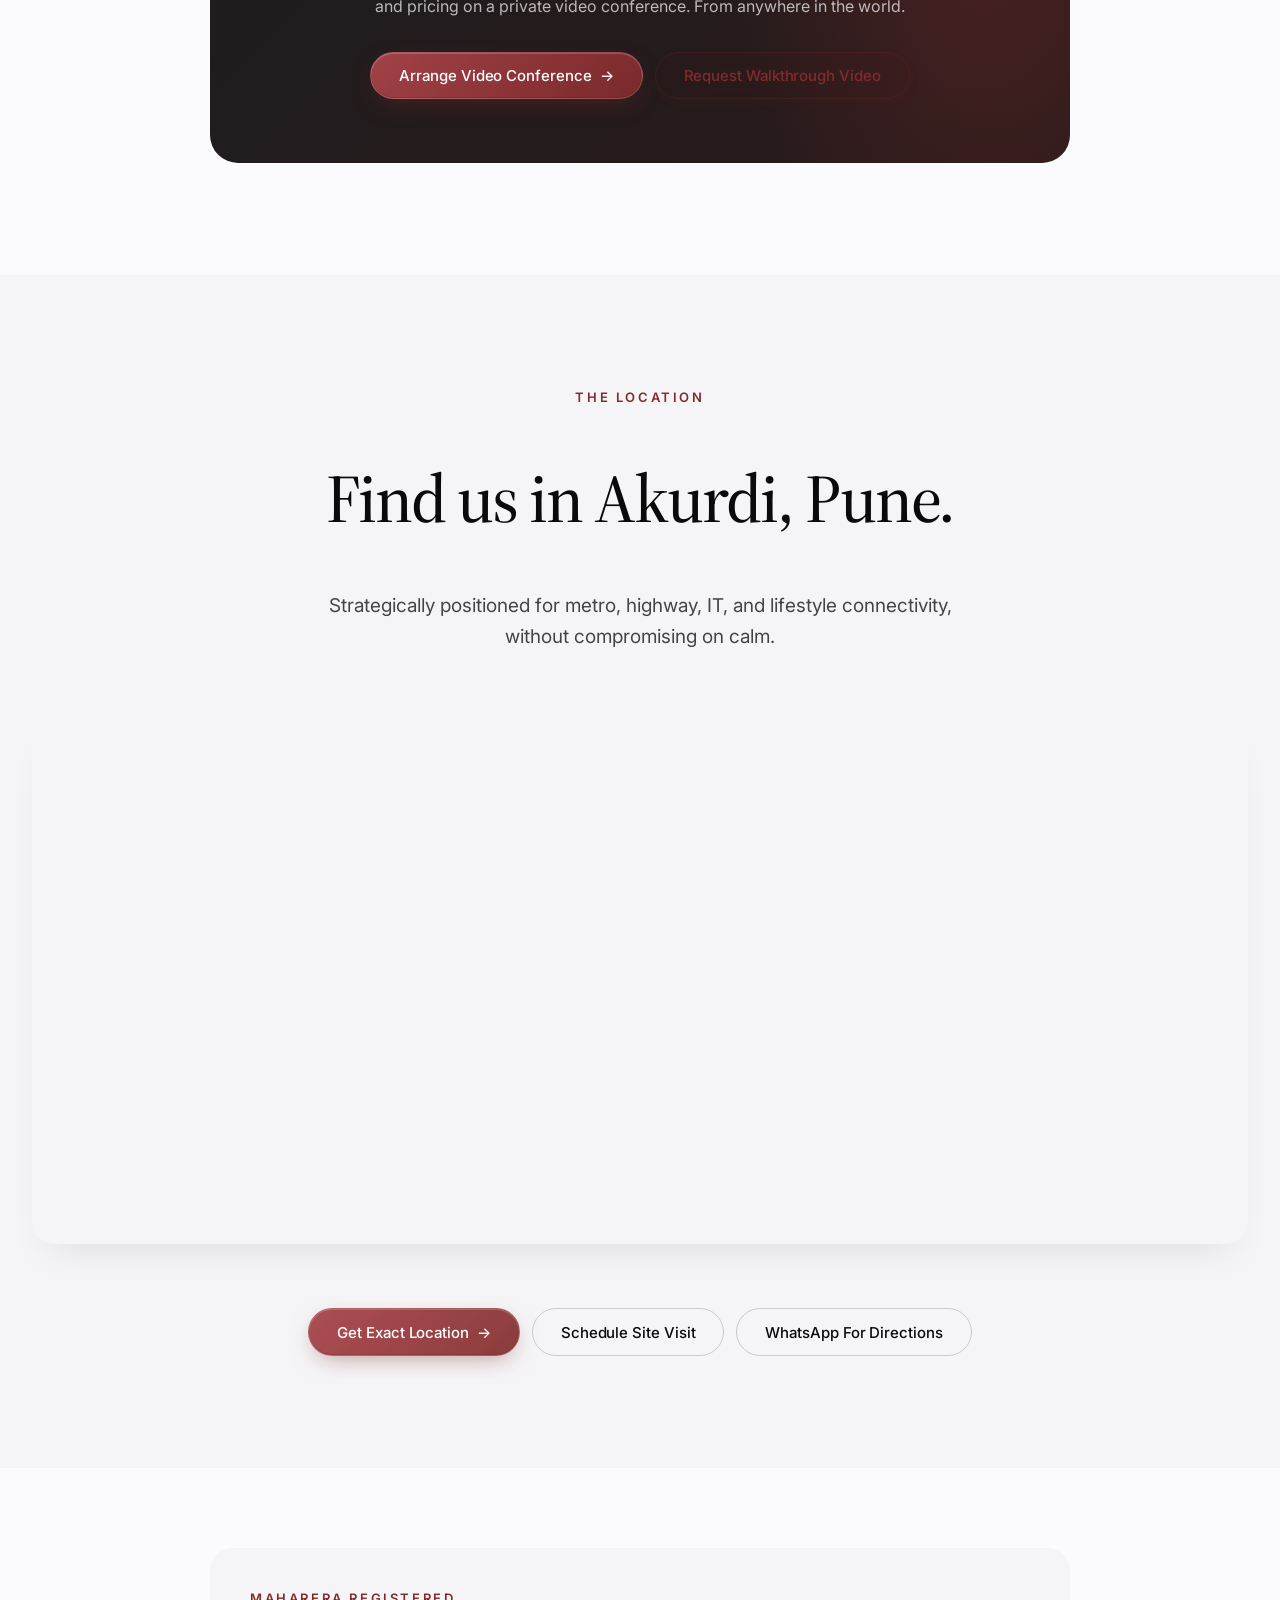
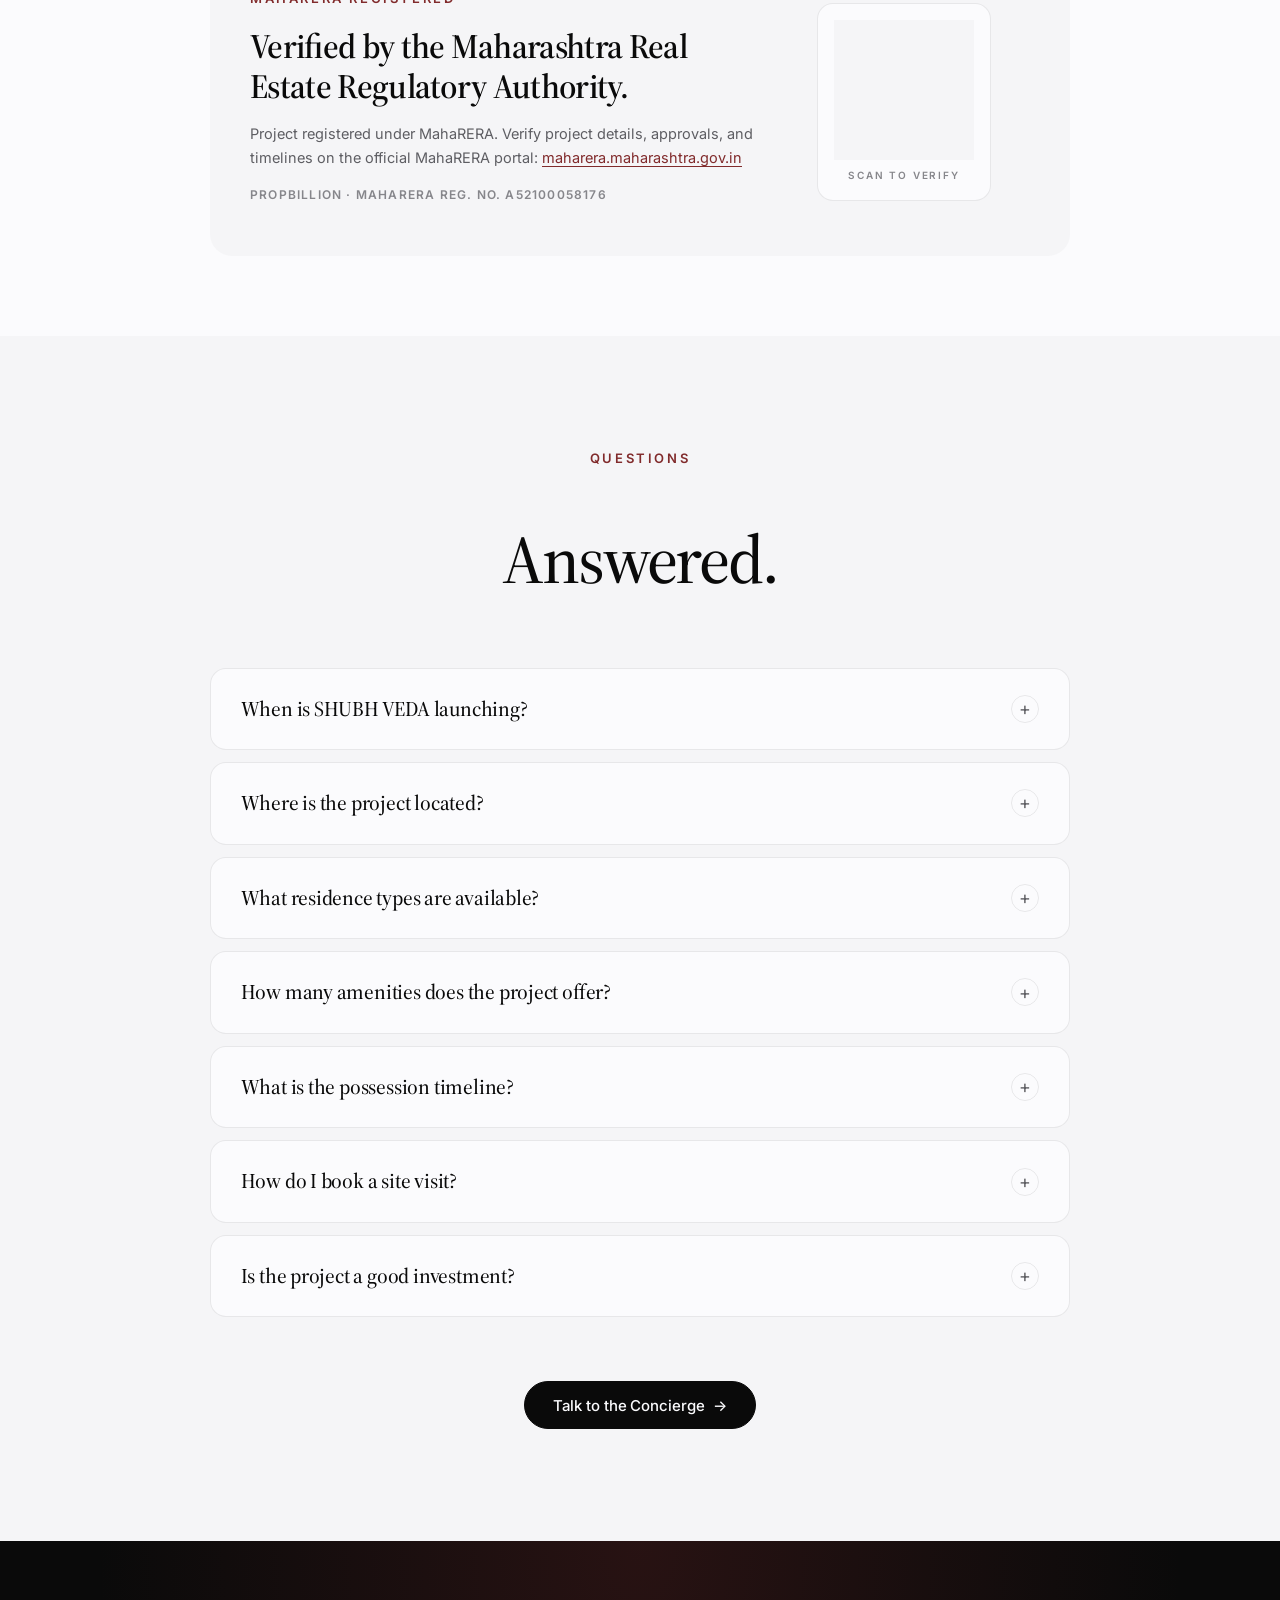
==== commit 7f345f70: "Update index.html" ====
--- a/index.html
+++ b/index.html
@@ -98,7 +98,7 @@
     </p>
     
     <p class="hero-headline-v2 hero-config-pill reveal reveal-d2">
-  3  -  3.5  -   4  -  4.5 Bhk  |  Shops <br><em>Highway - Garden - Pool - Metro views</em>
+  3  |  3.5  |   4  |  4.5 Bhk <br><em>Highway - Garden - Pool - Metro views</em>
 </p>
 
     <ul class="hero-usp-strip reveal reveal-d3">
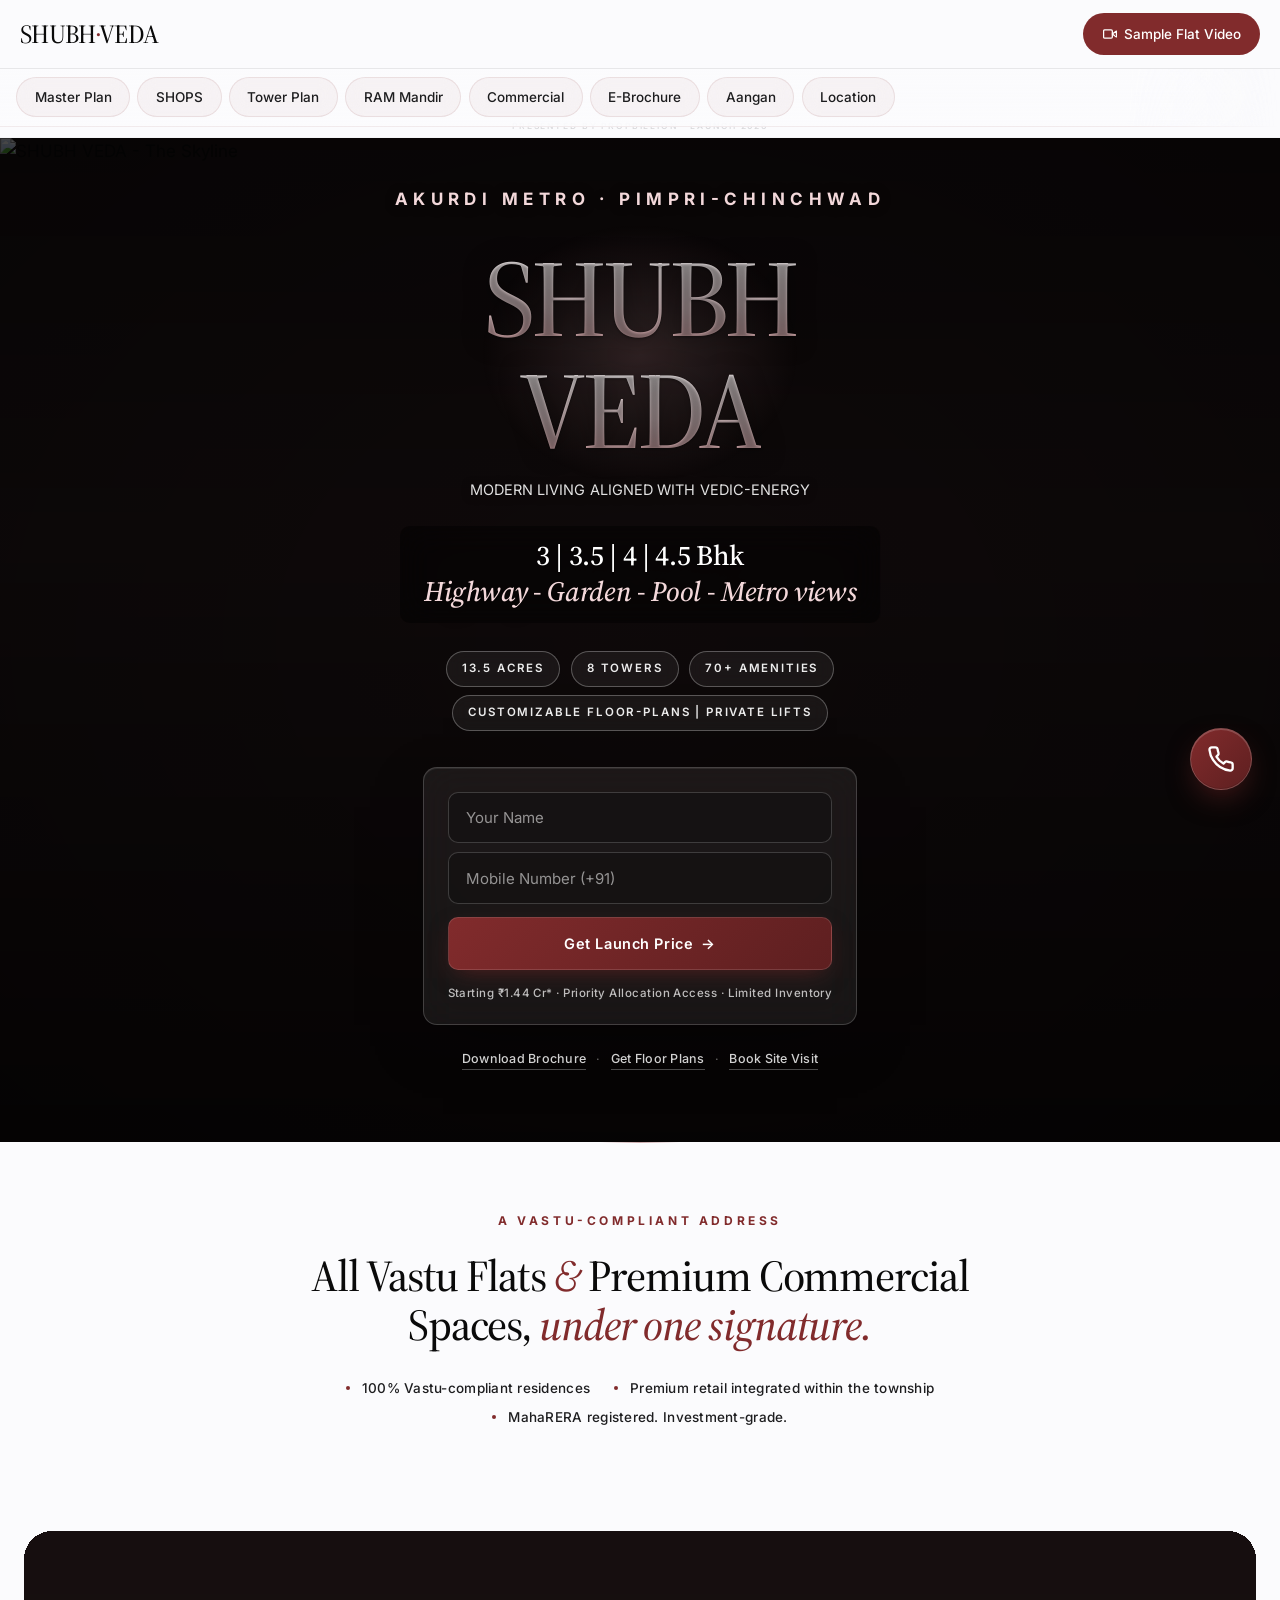
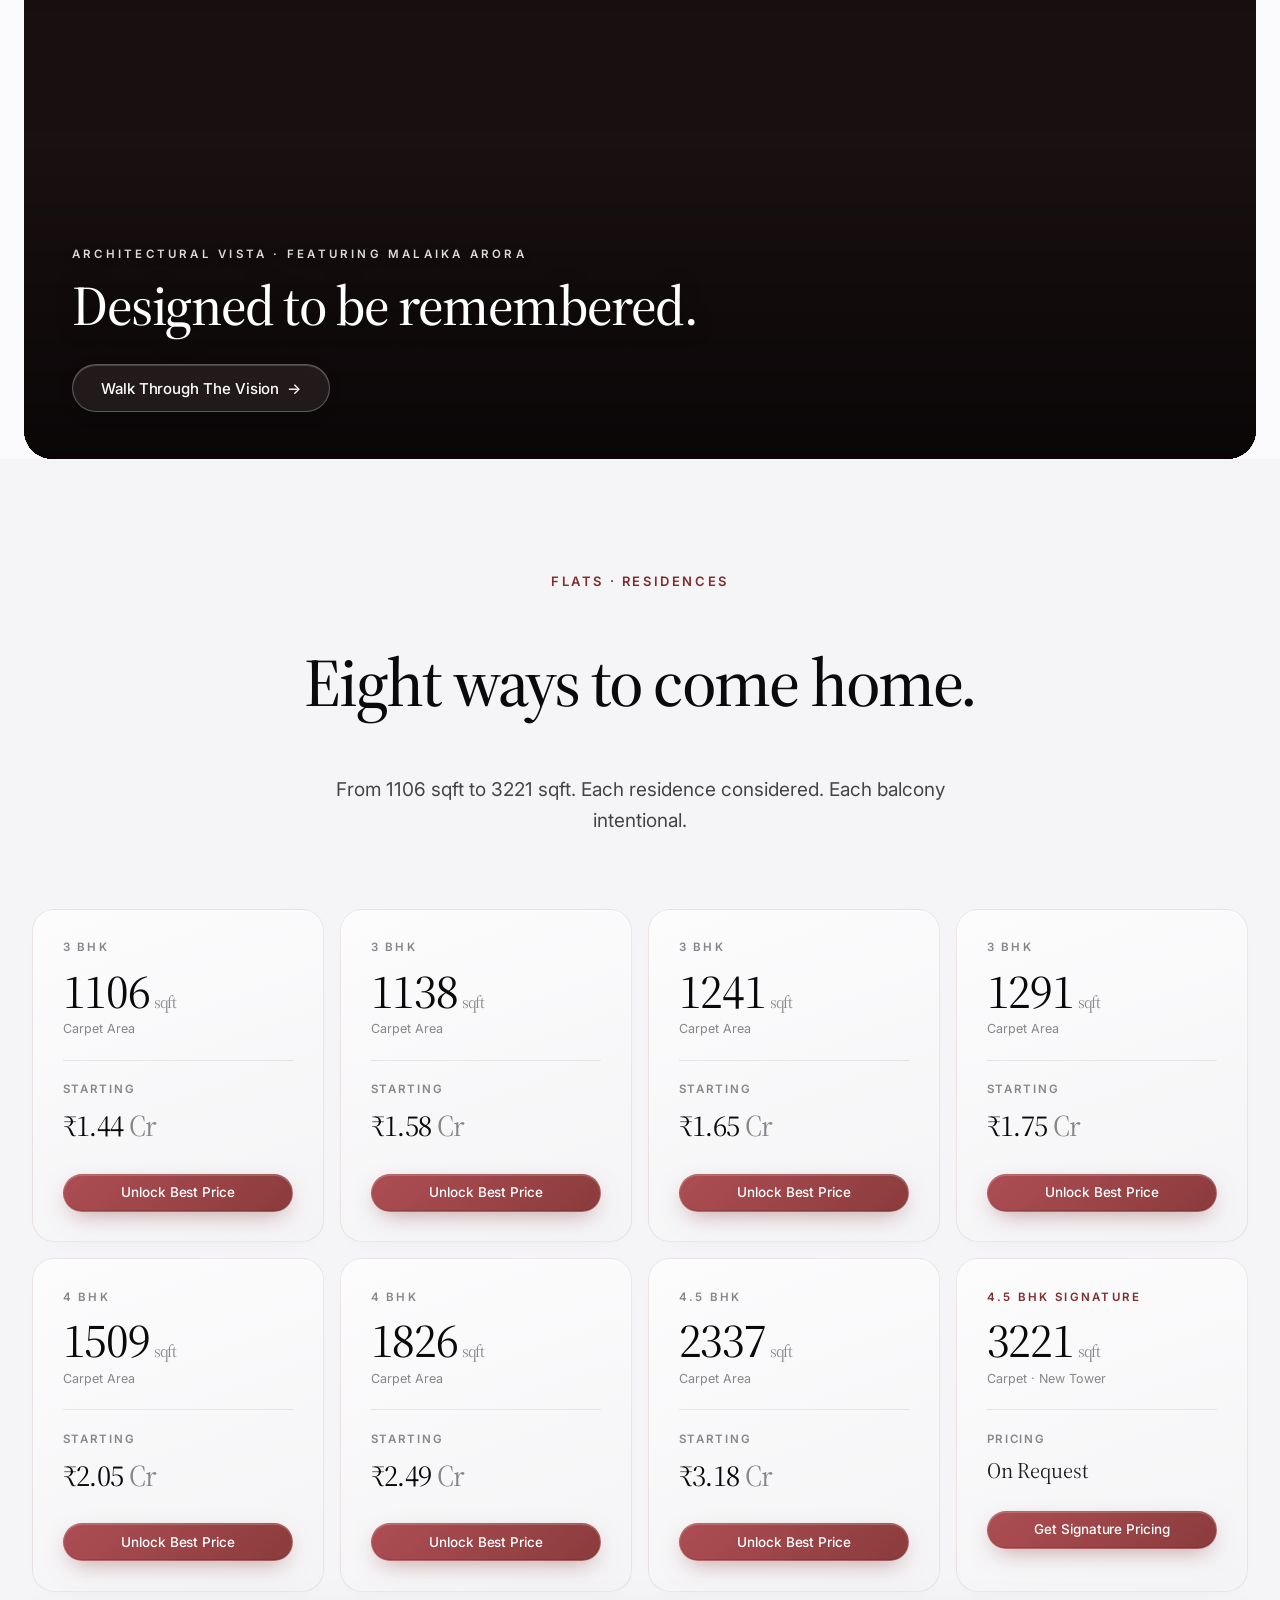
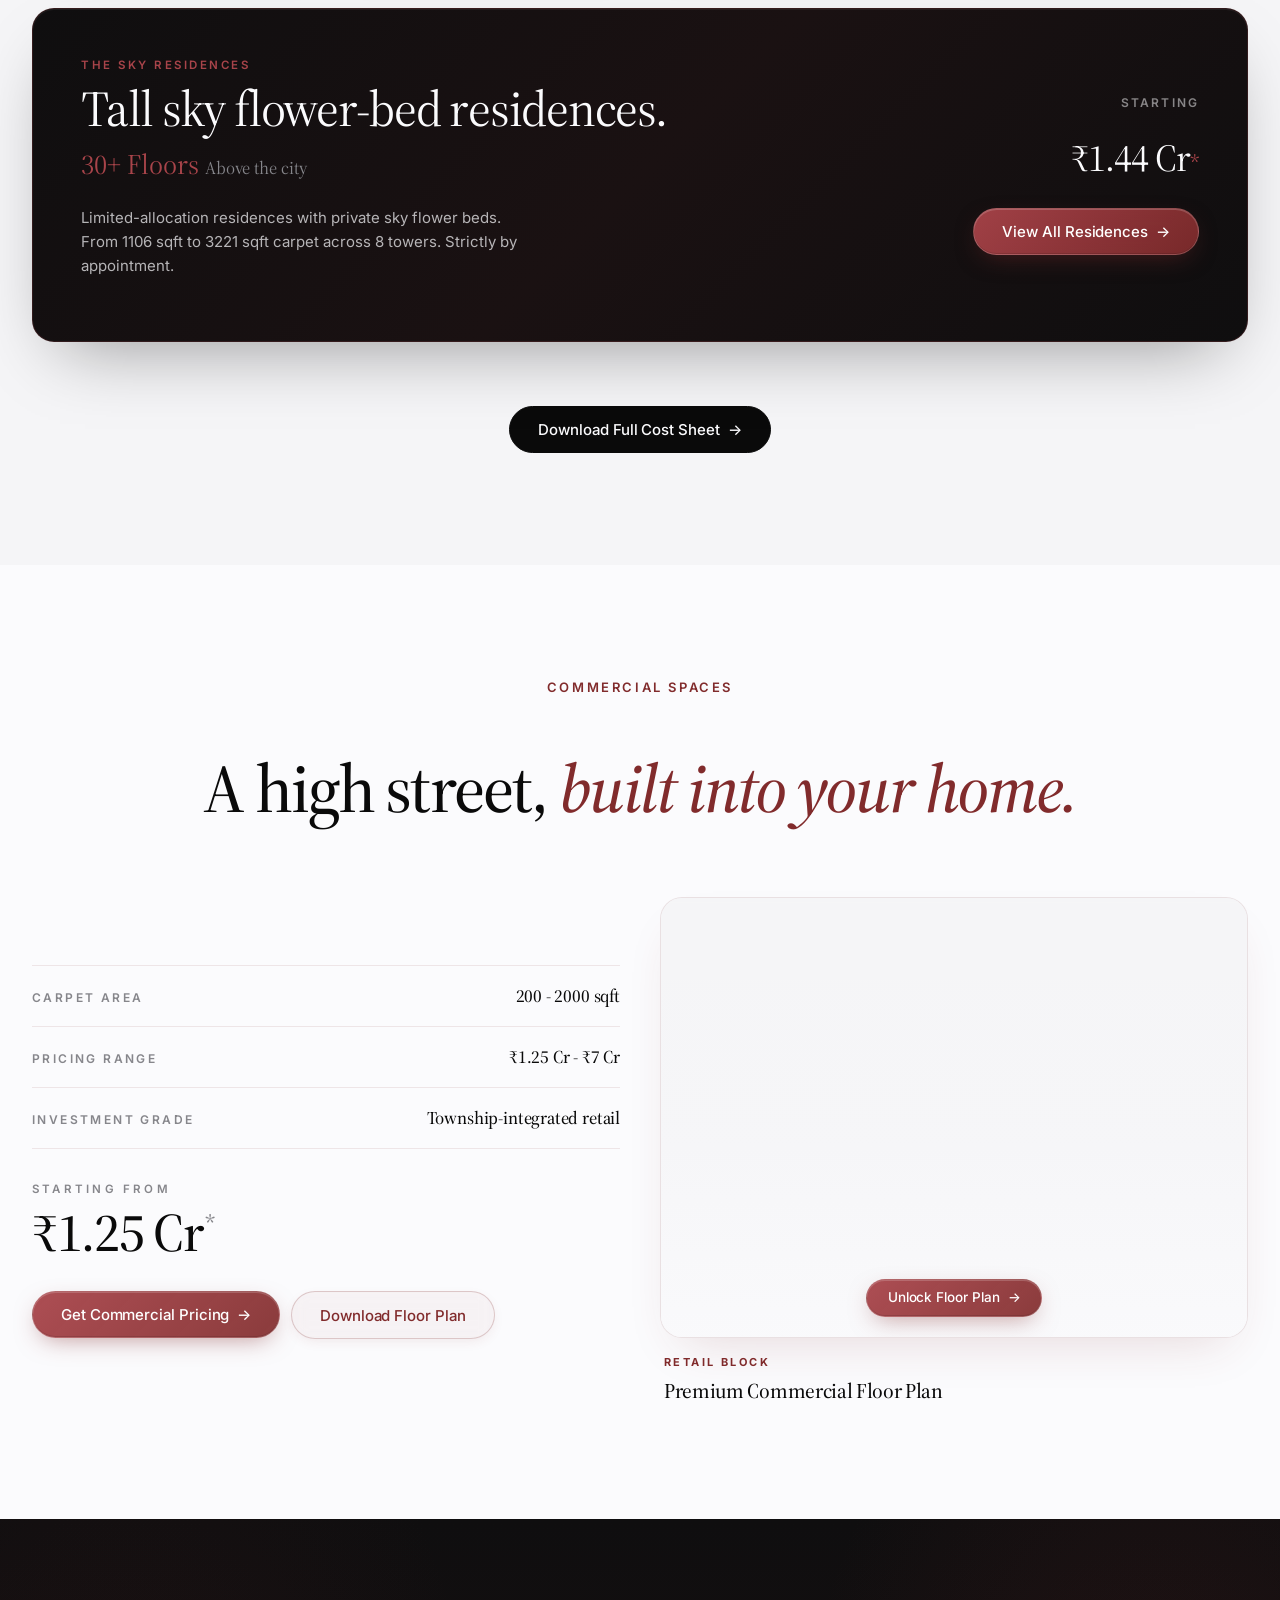
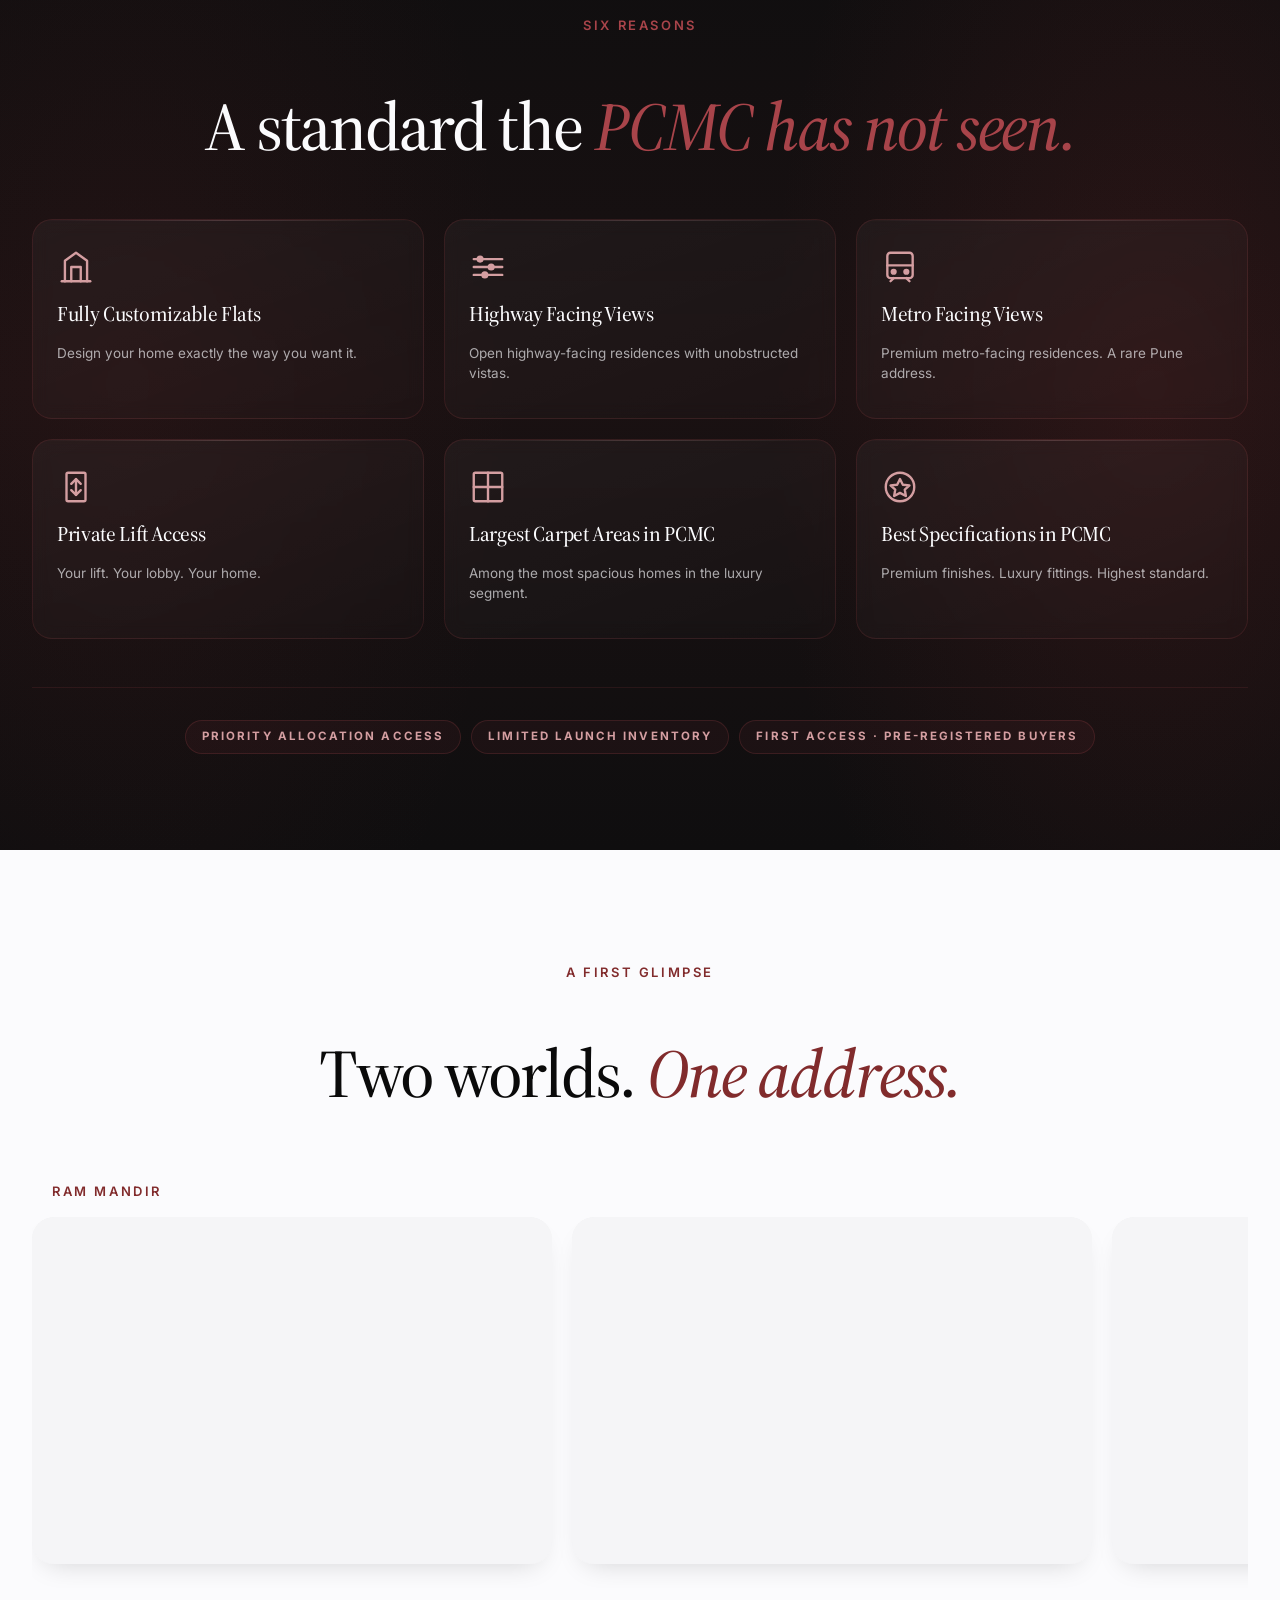
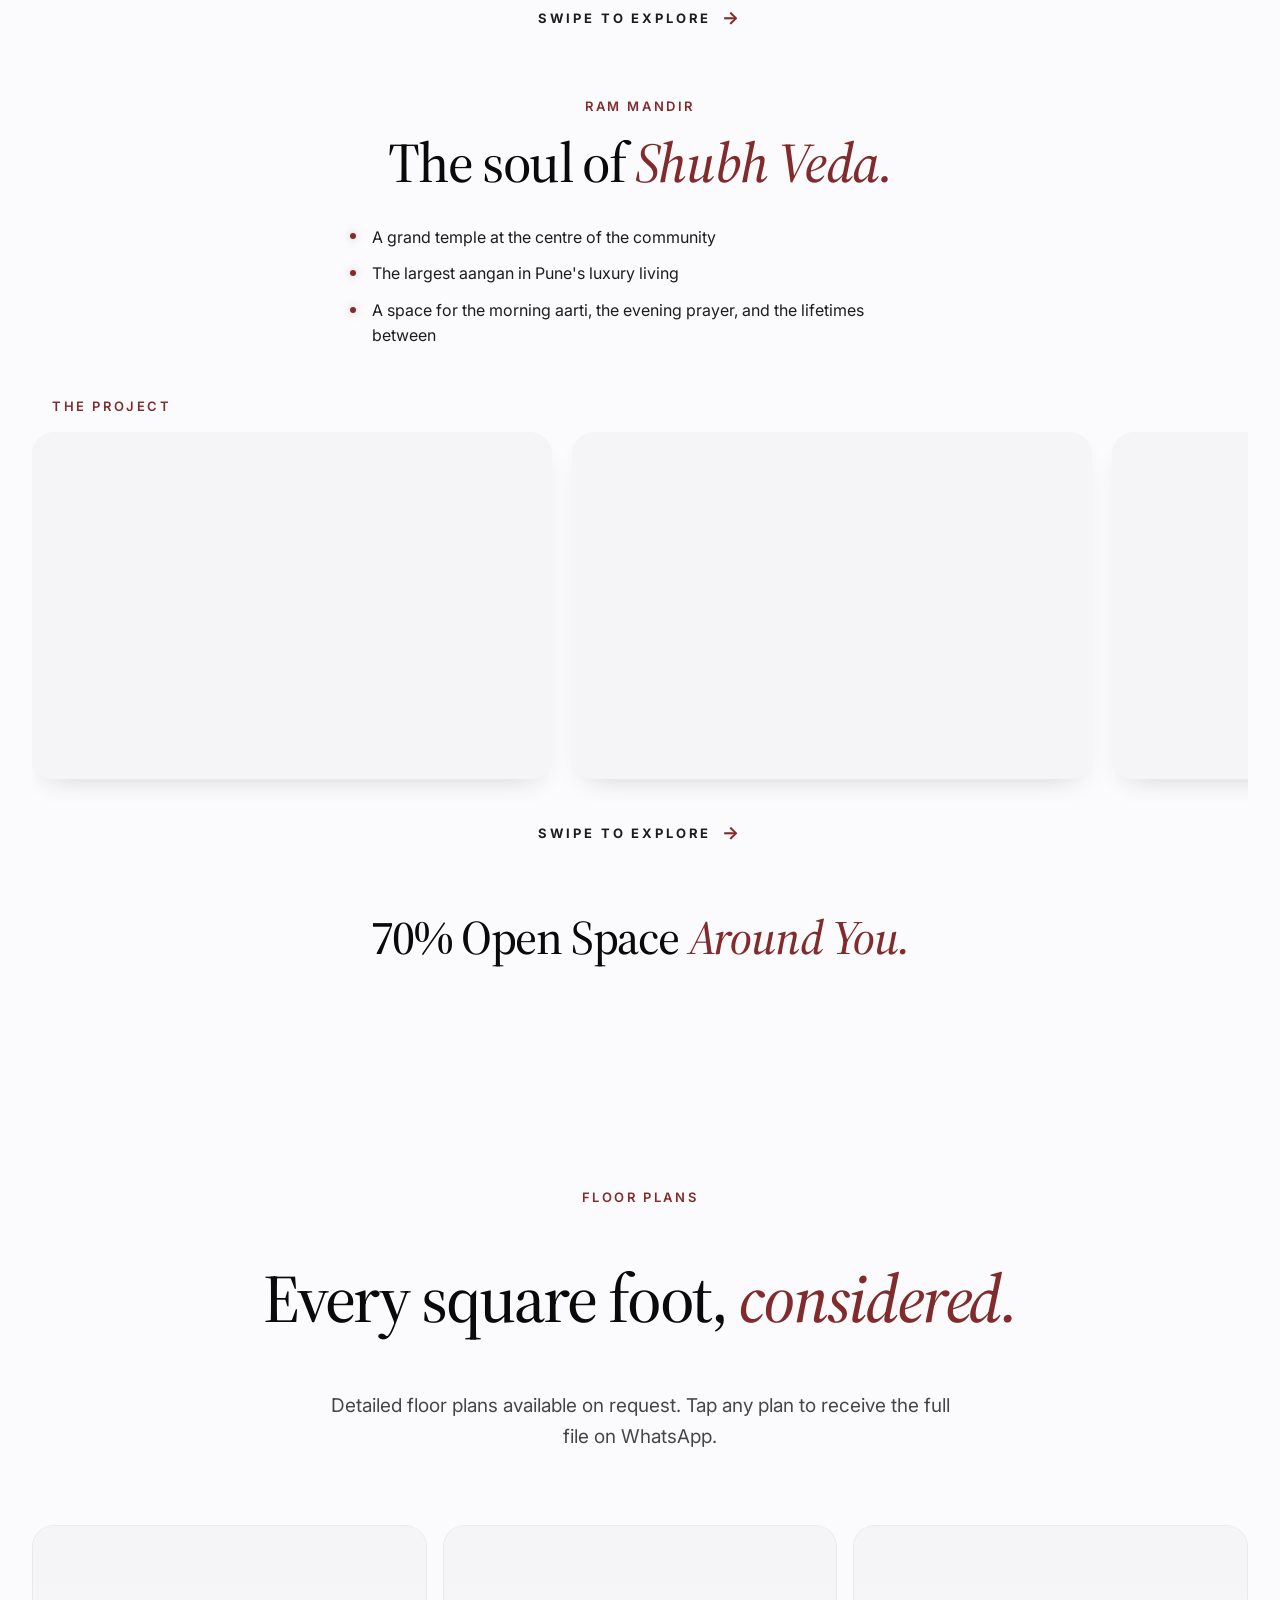
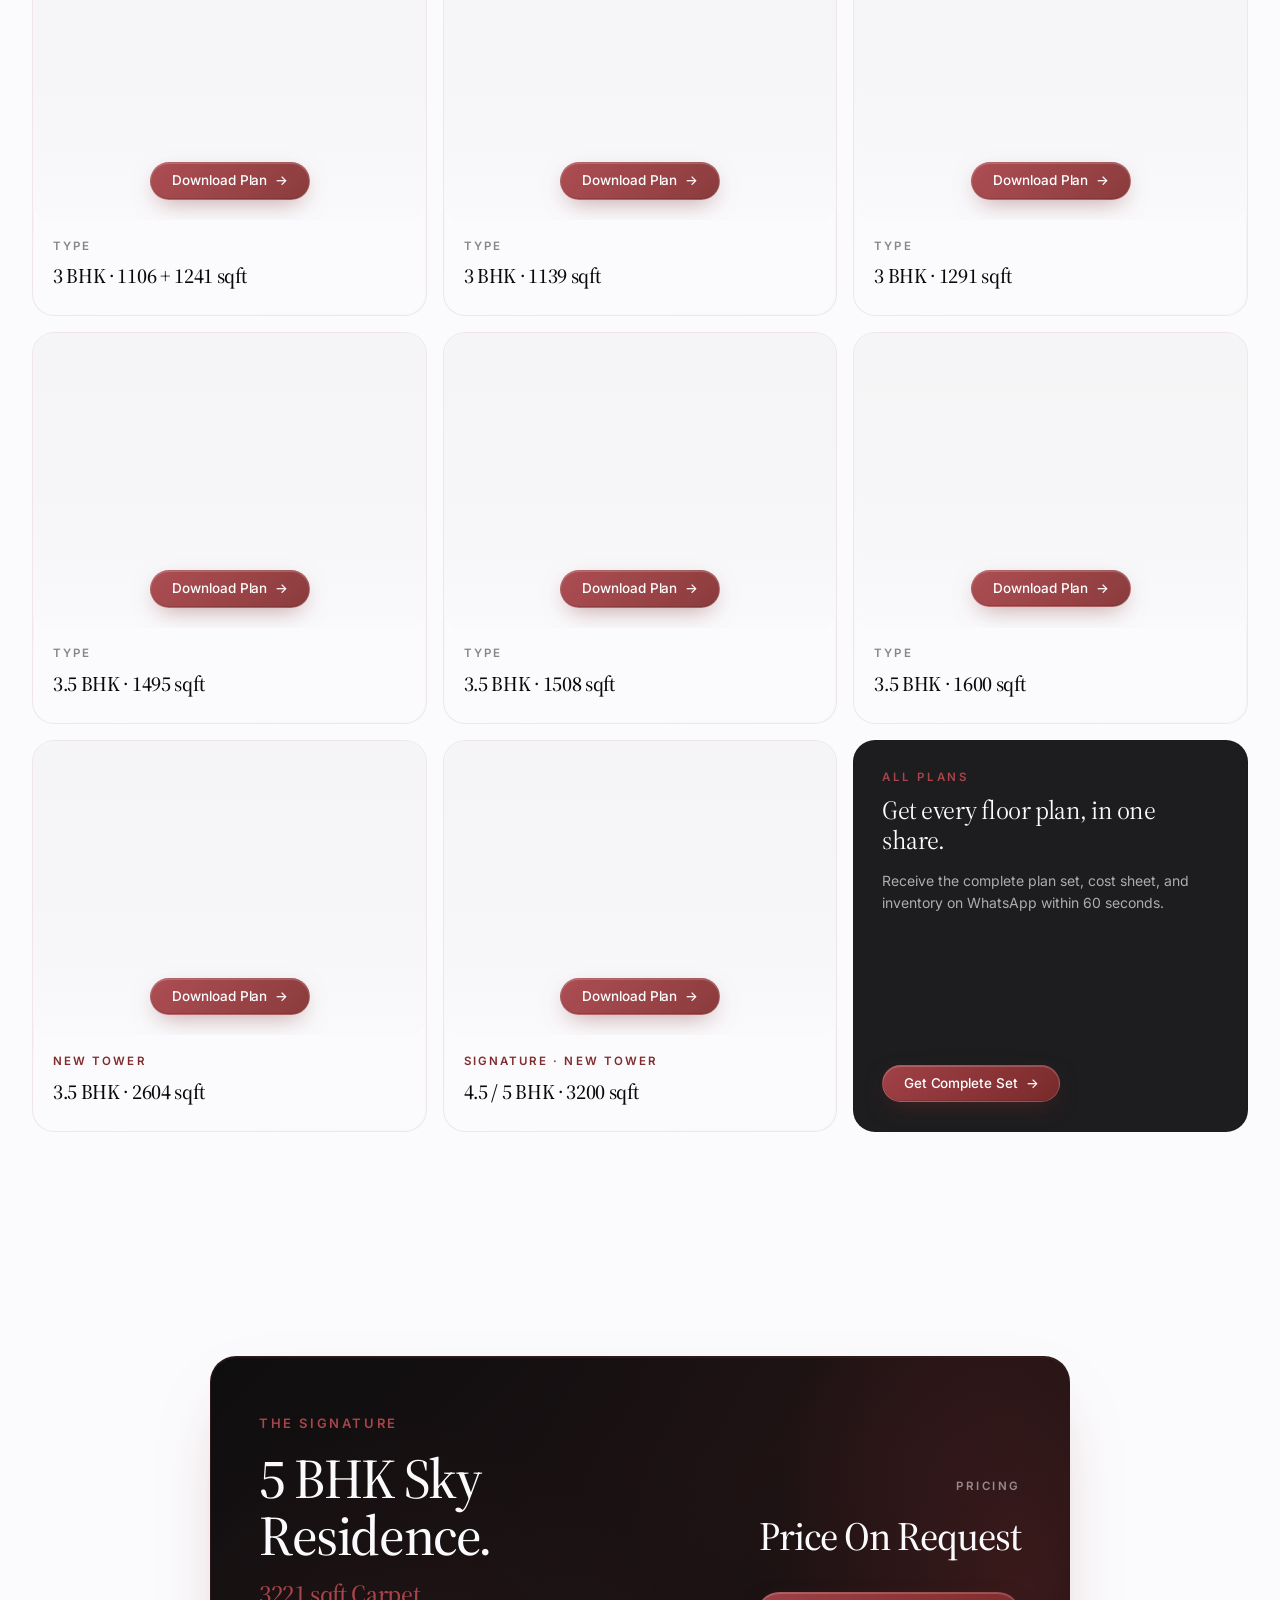
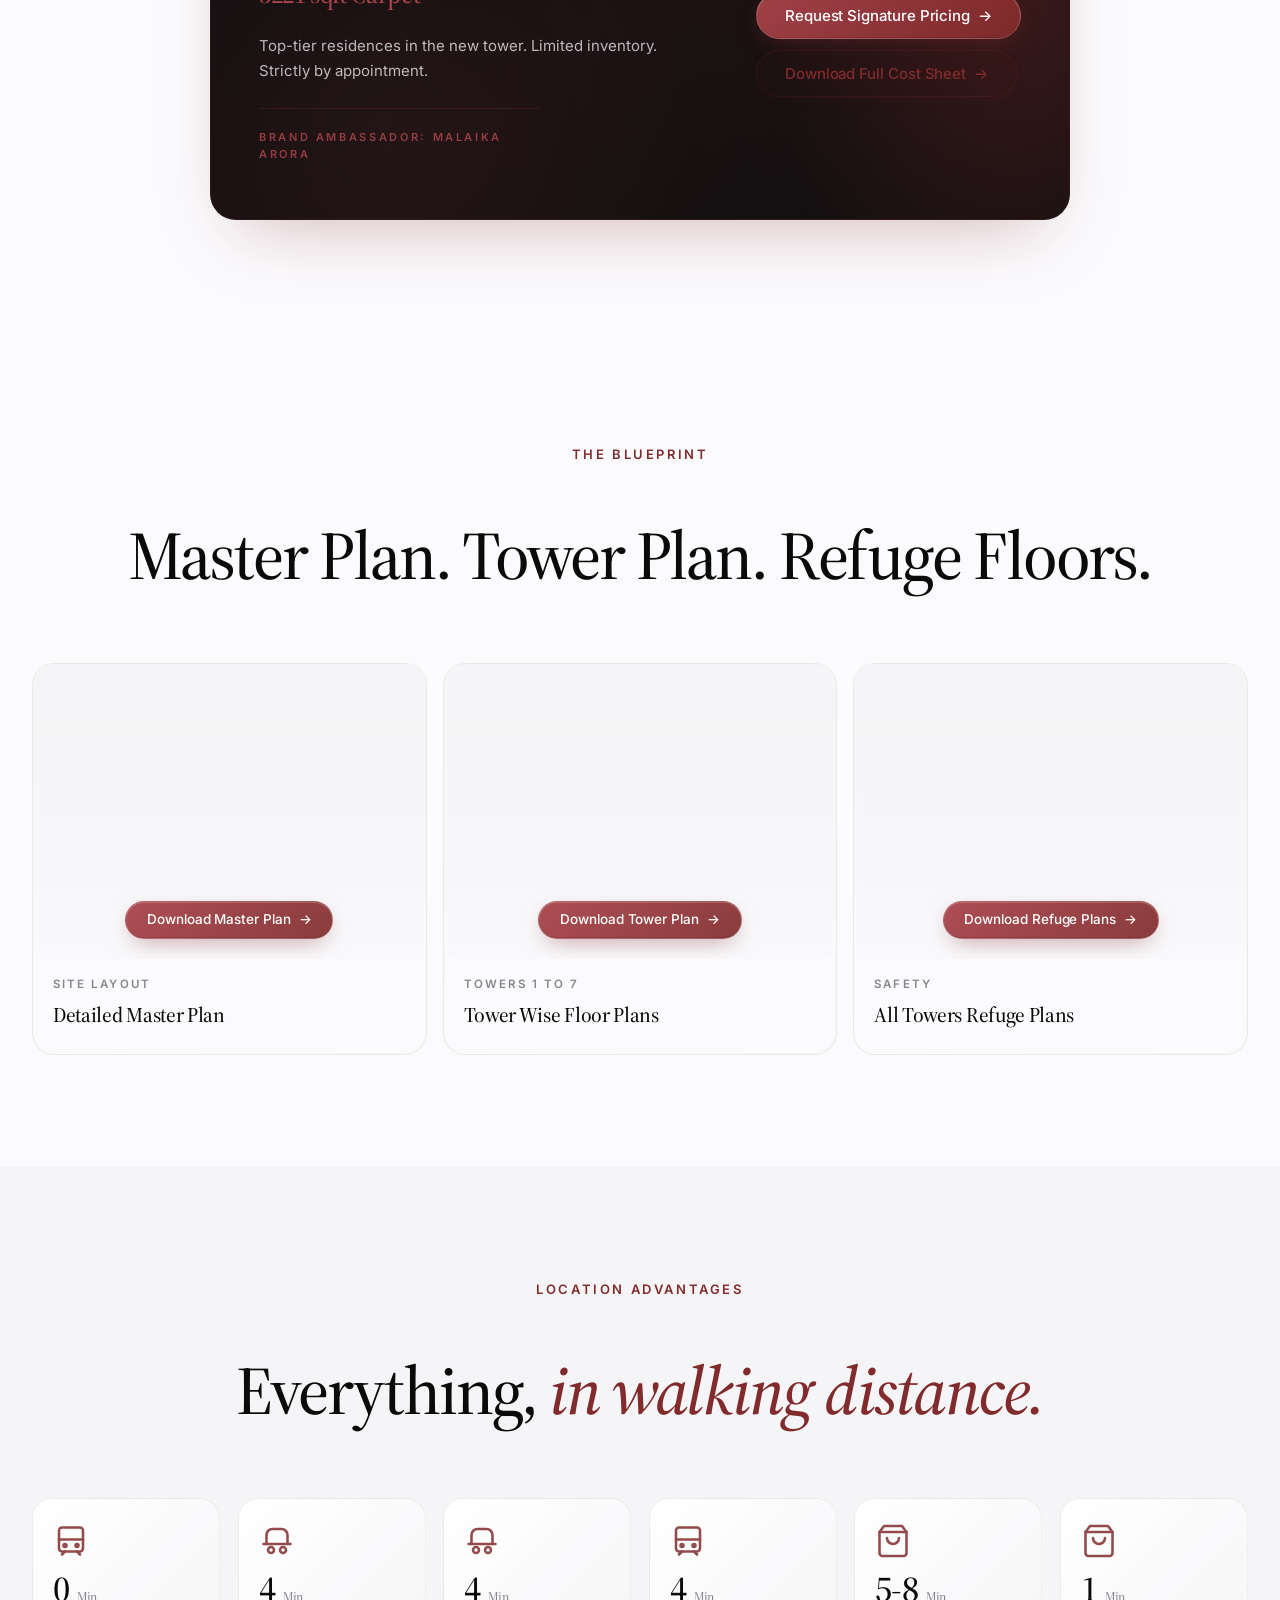
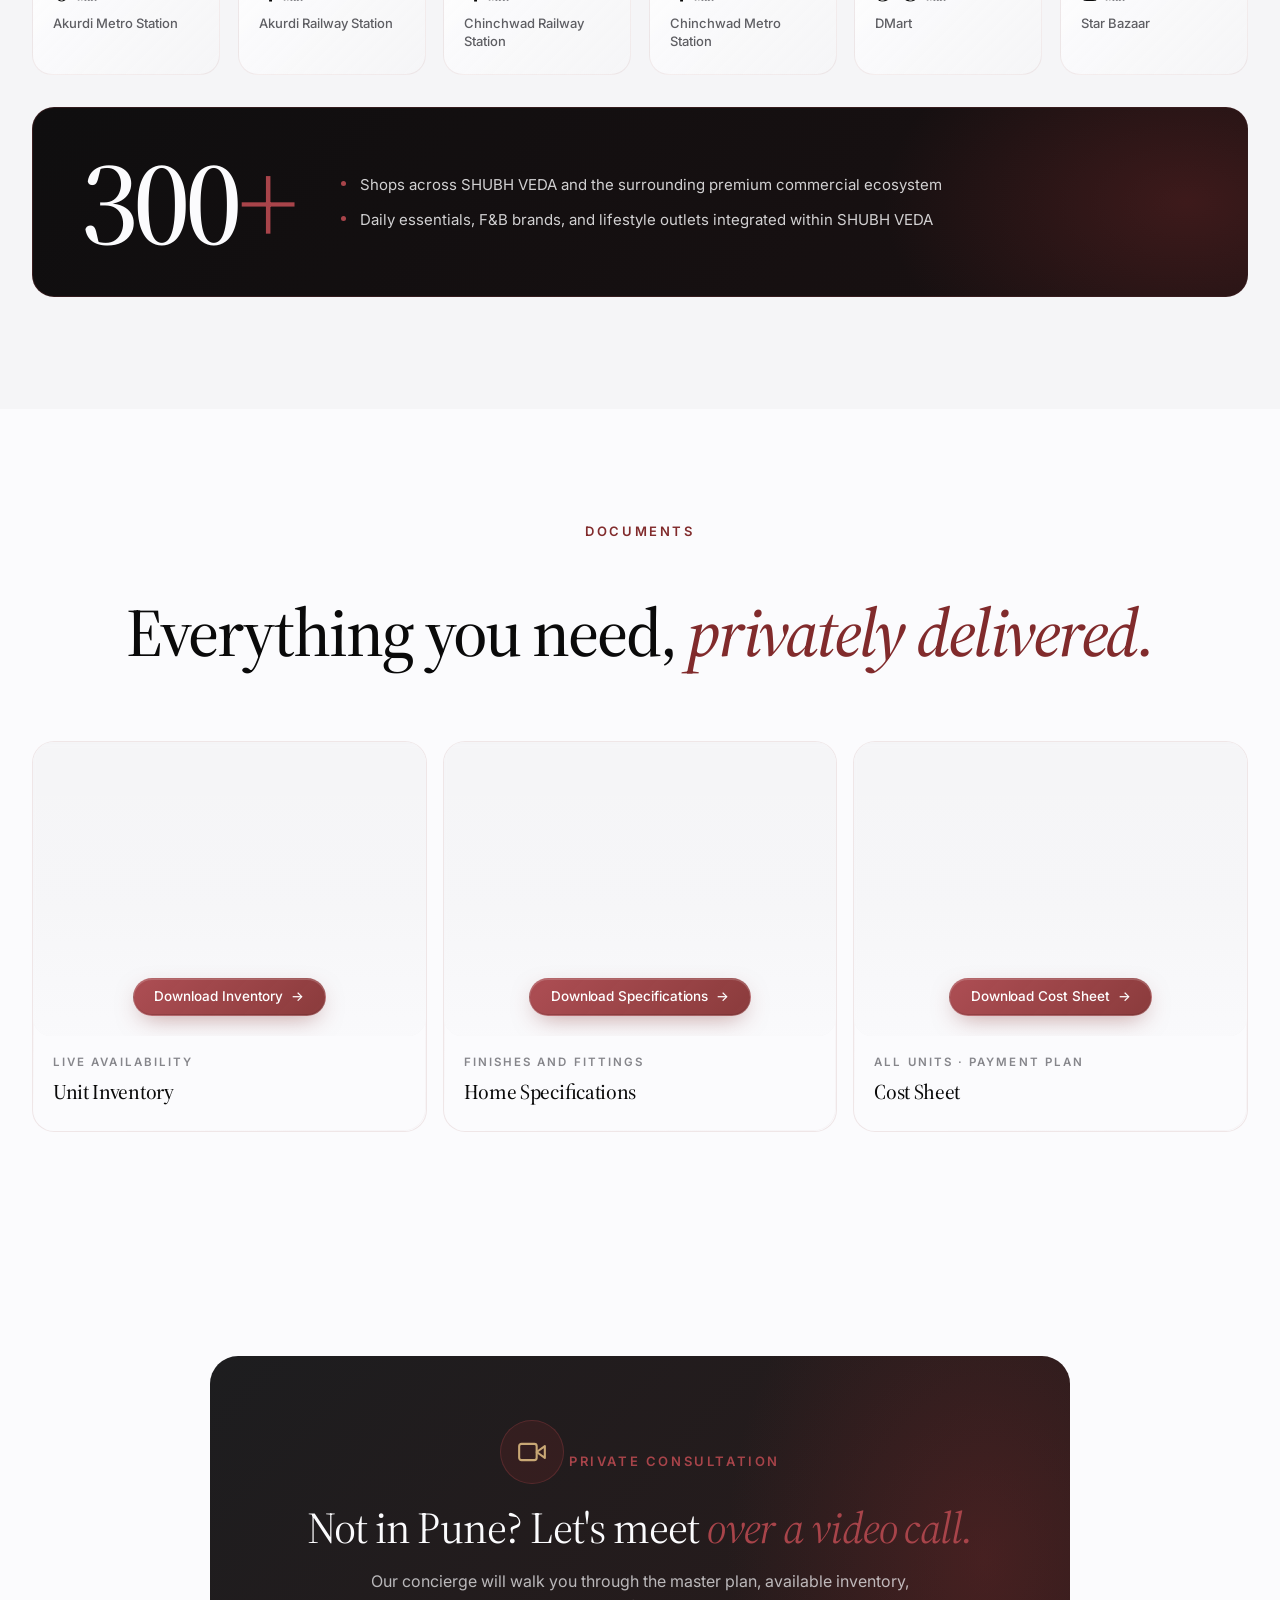
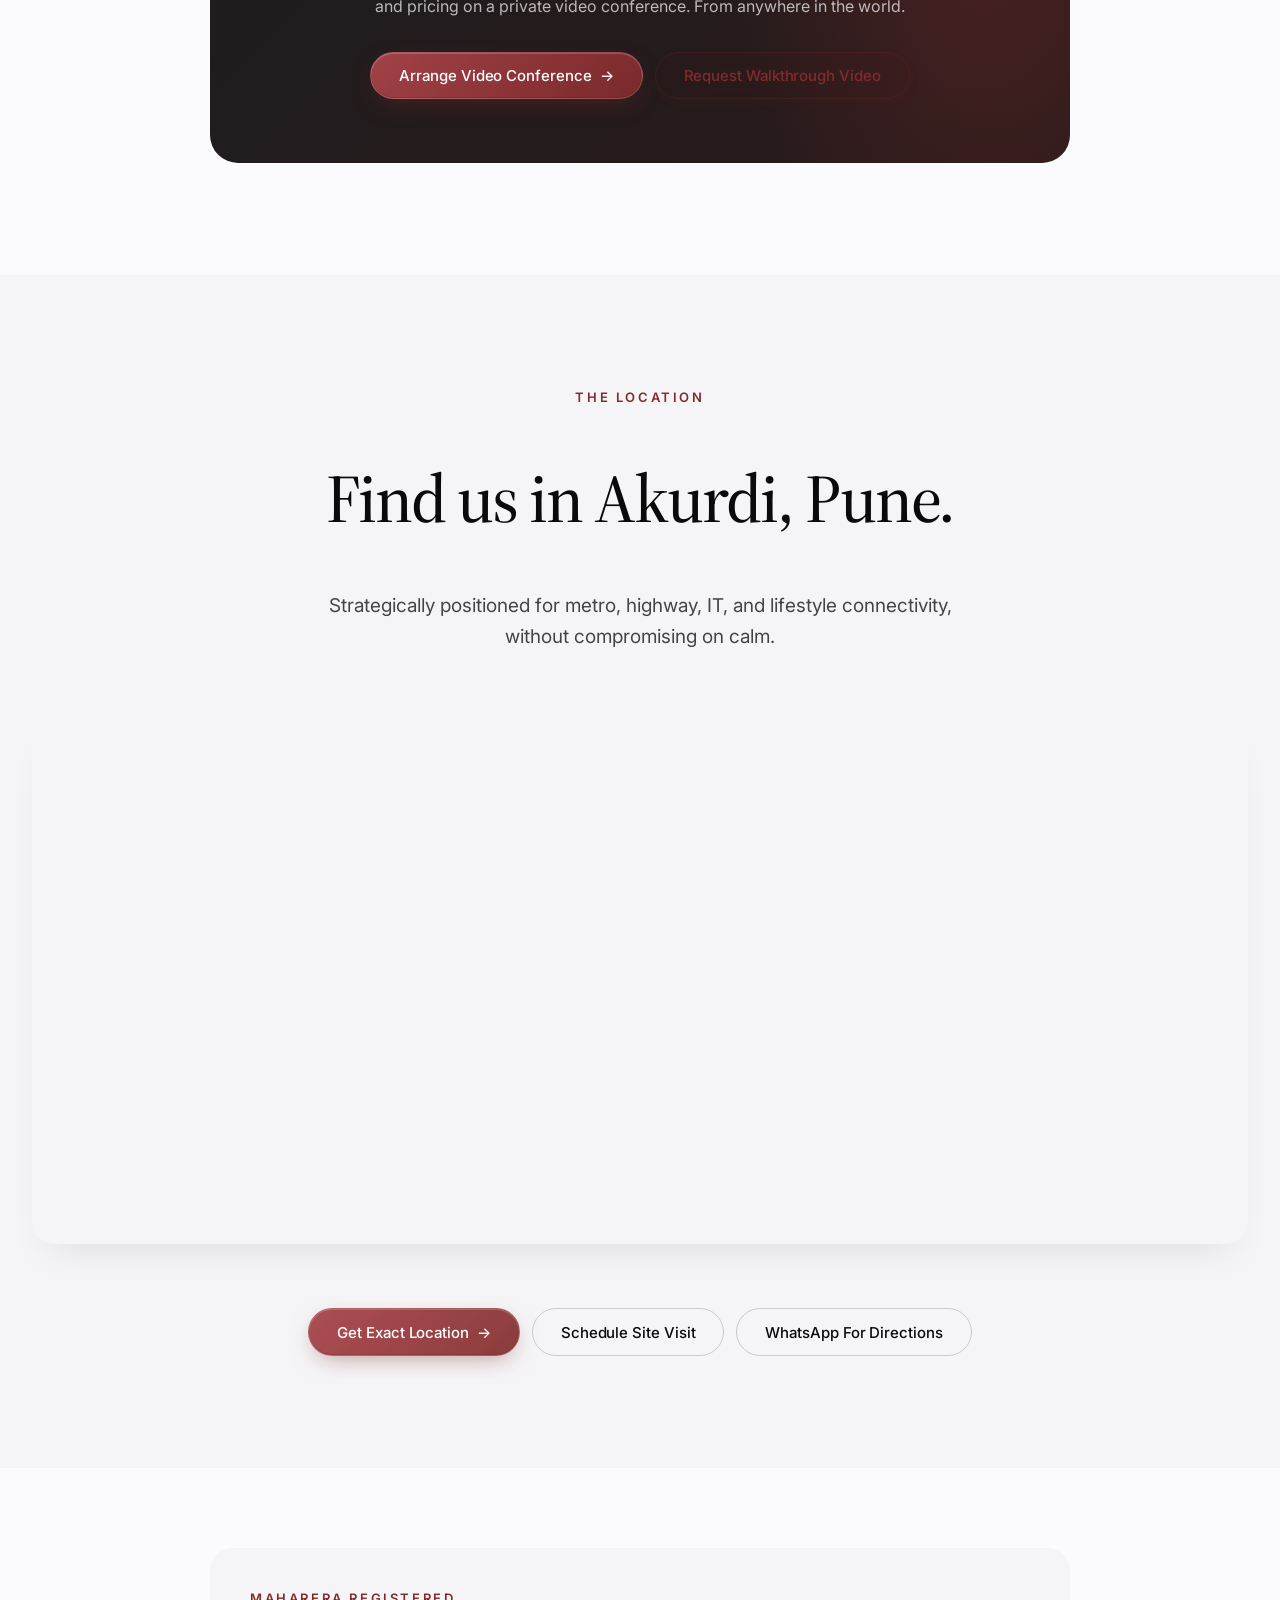
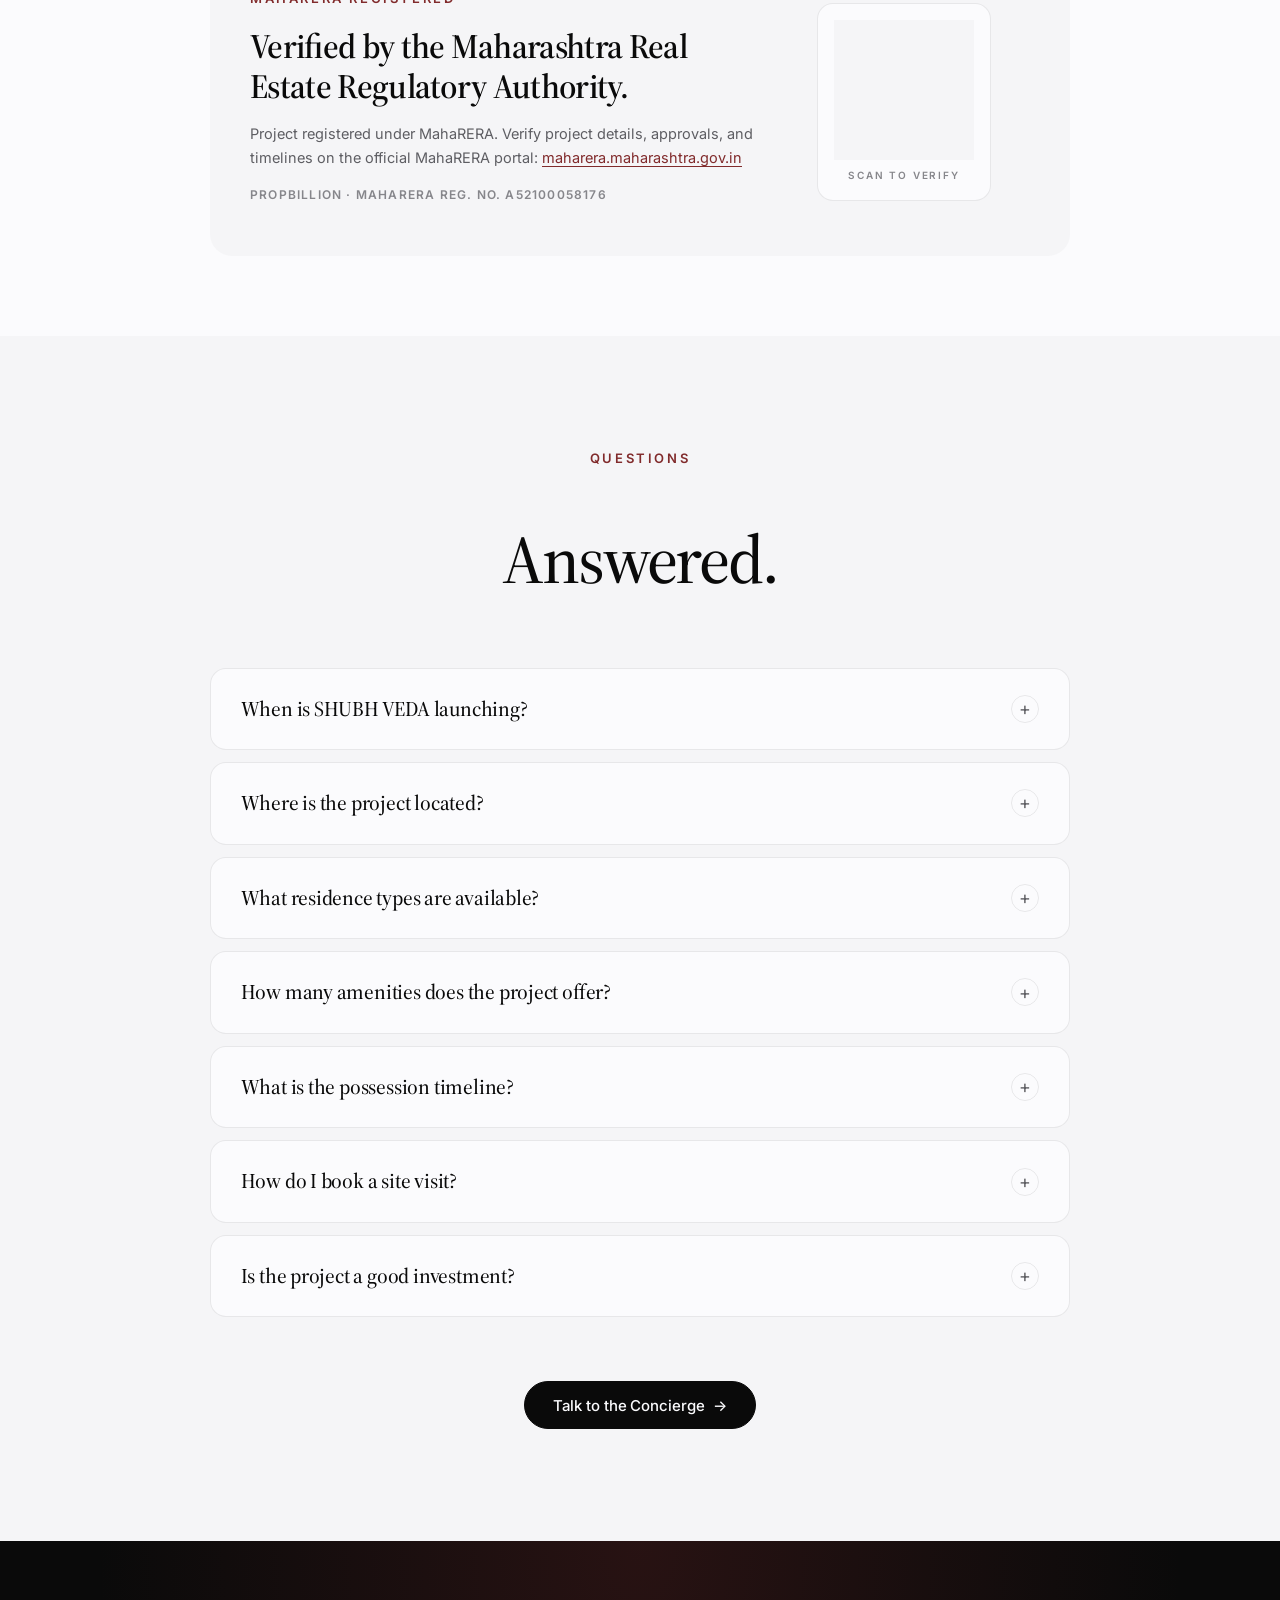
==== commit 8bedbe5a: "Update index.html" ====
--- a/index.html
+++ b/index.html
@@ -66,7 +66,7 @@
     <a href="https://wa.me/918857090799?text=Send%20me%20Shubh%20Veda%20Ram%20Mandir-Aangan-Details" target="_blank" rel="noopener" class="action-chip">RAM Mandir</a>
     <a href="#commercial" class="action-chip">Commercial</a>
     <a href="https://wa.me/918857090799?text=Send%20me%20Shubh%20Veda%20e-brochure" target="_blank" rel="noopener" class="action-chip">E-Brochure</a>
-    <a href="#mandir" class="action-chip">Ram Mandir</a>
+    <a href="#mandir" class="action-chip">Aangan</a>
     <a href="#location" class="action-chip">Location</a>
   </nav>
 </div>
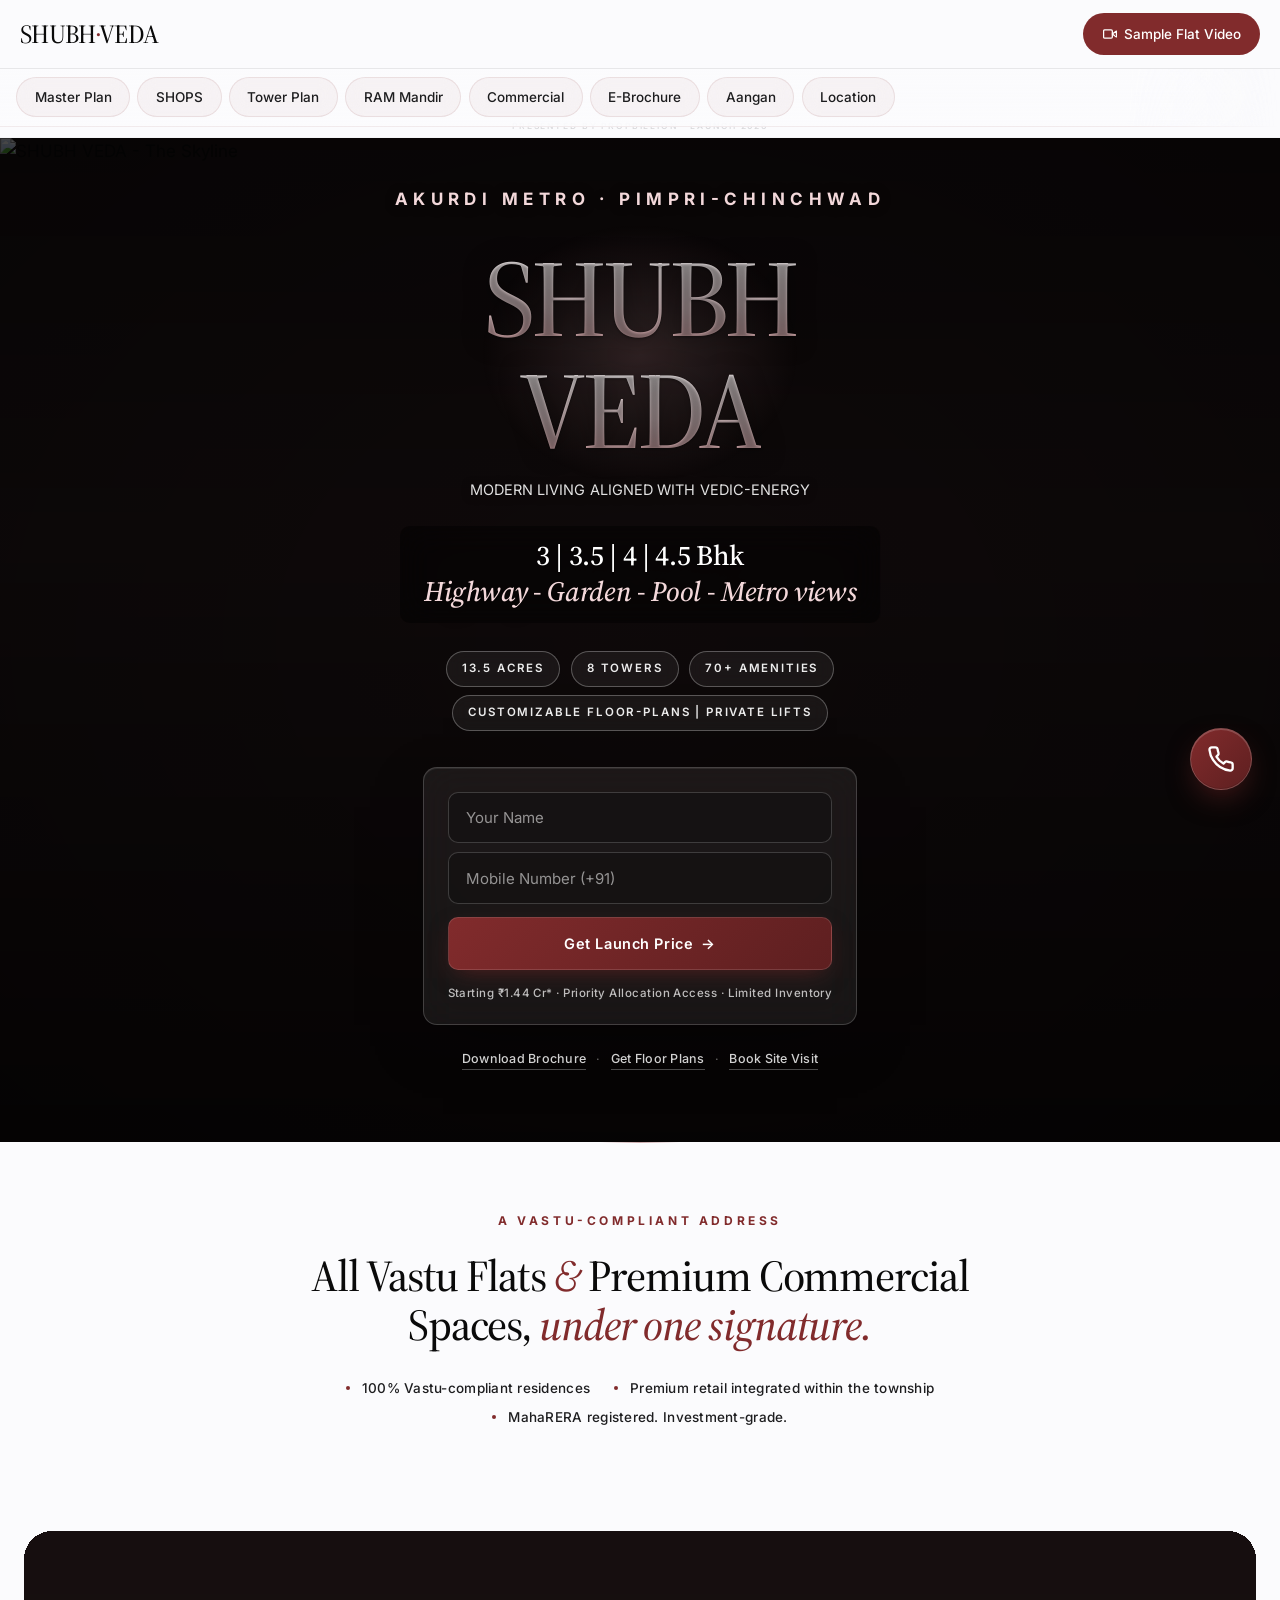
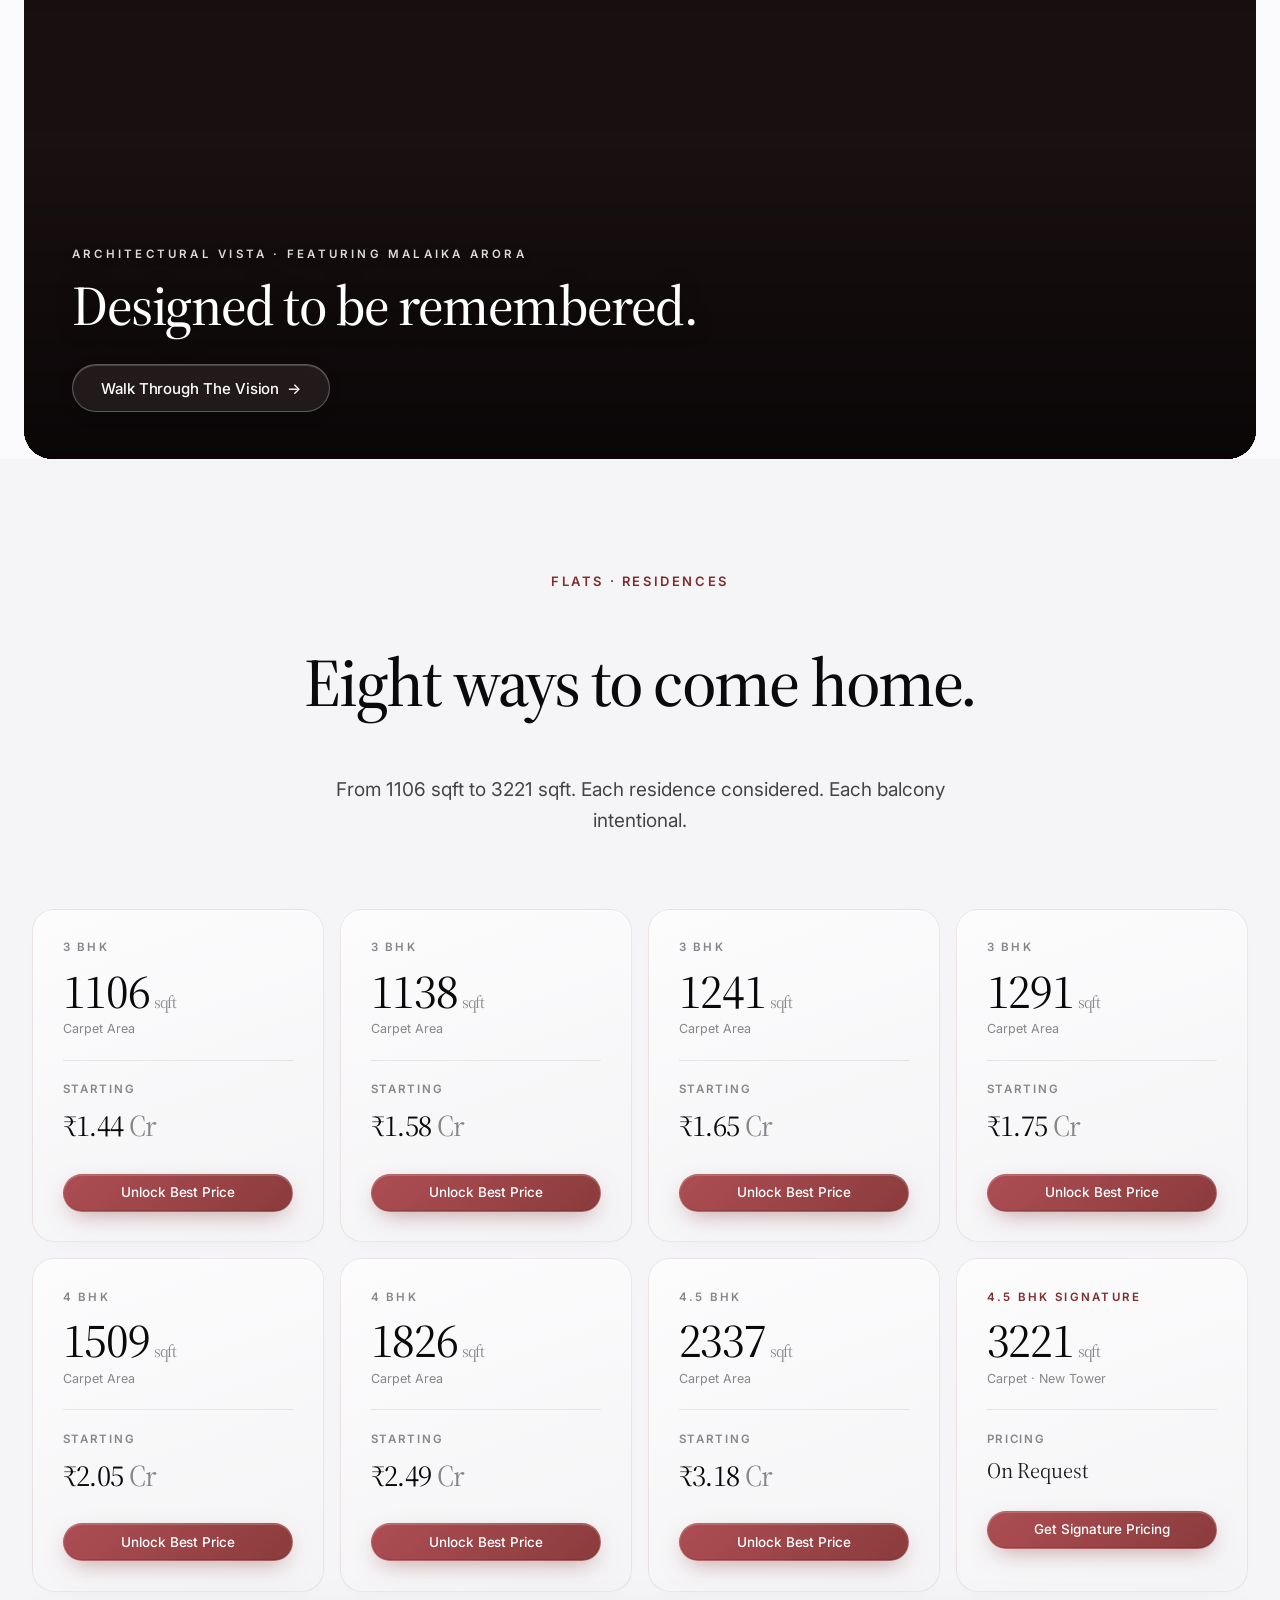
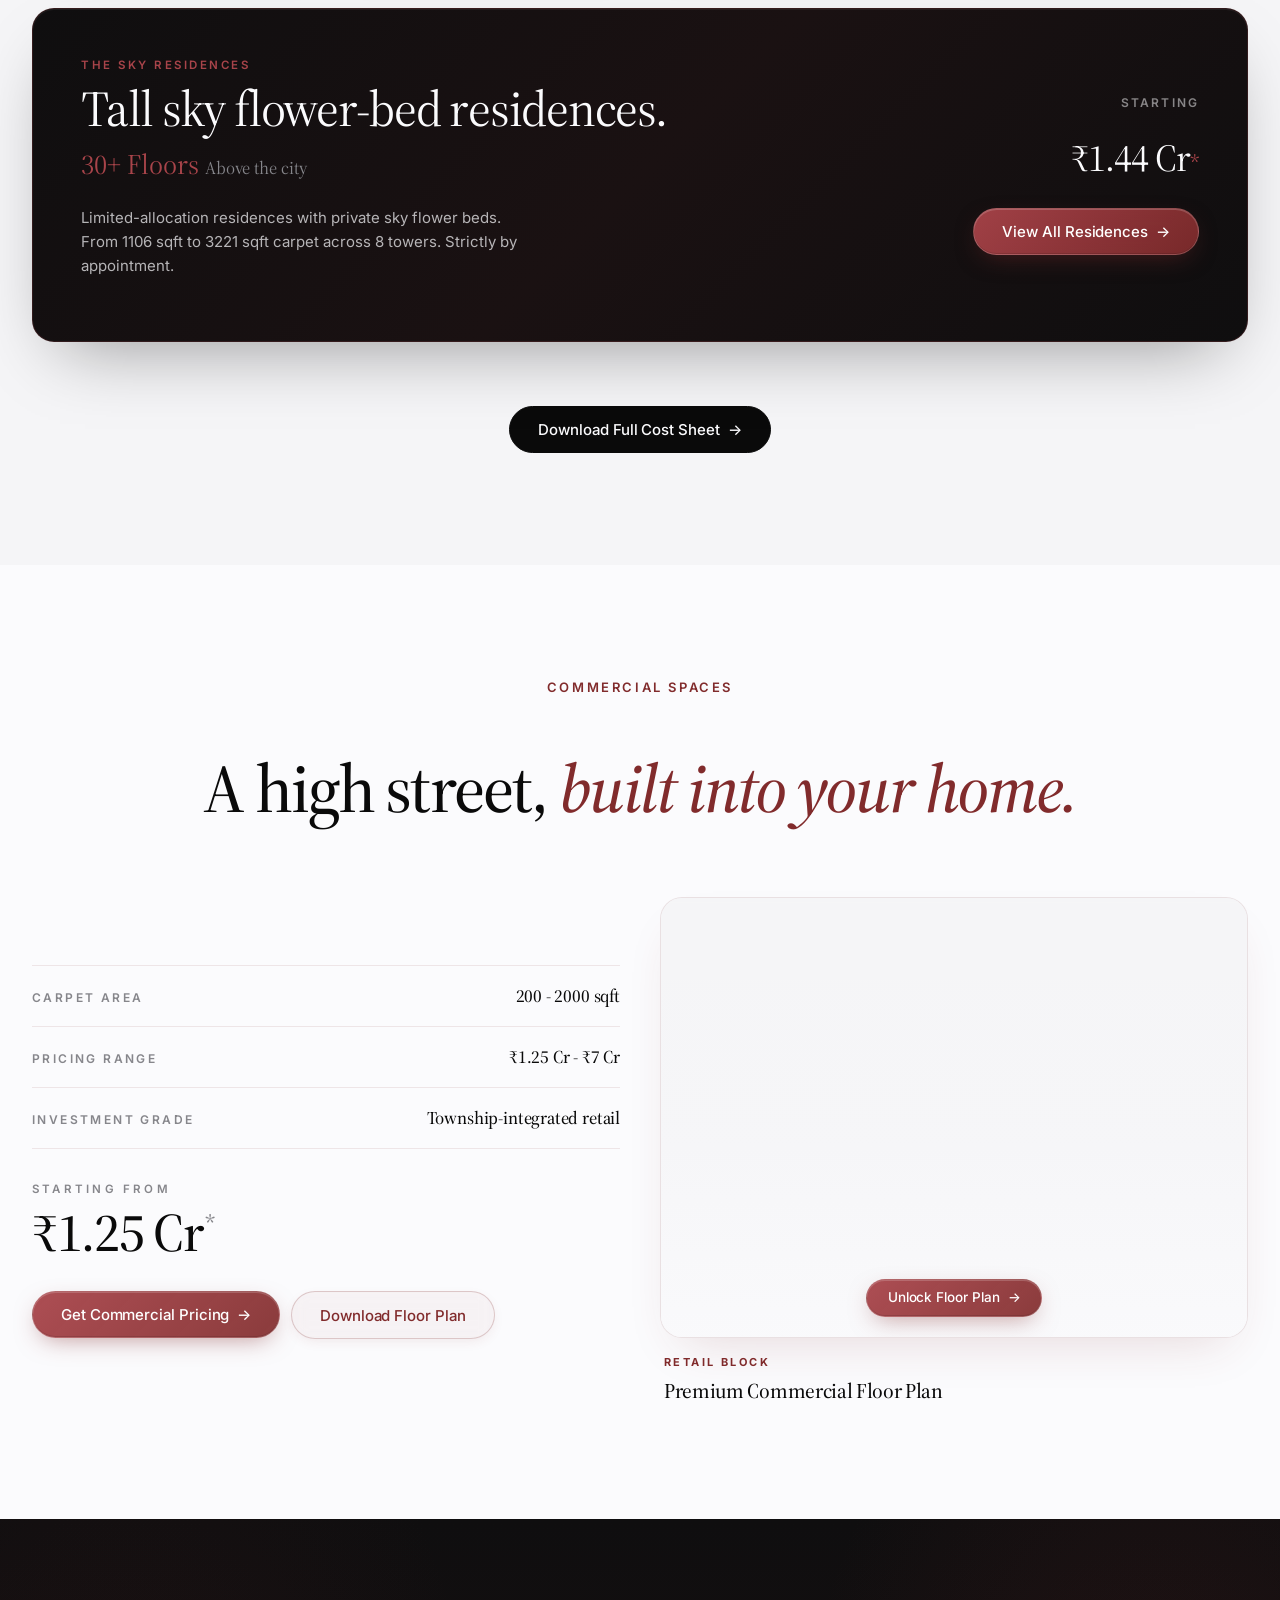
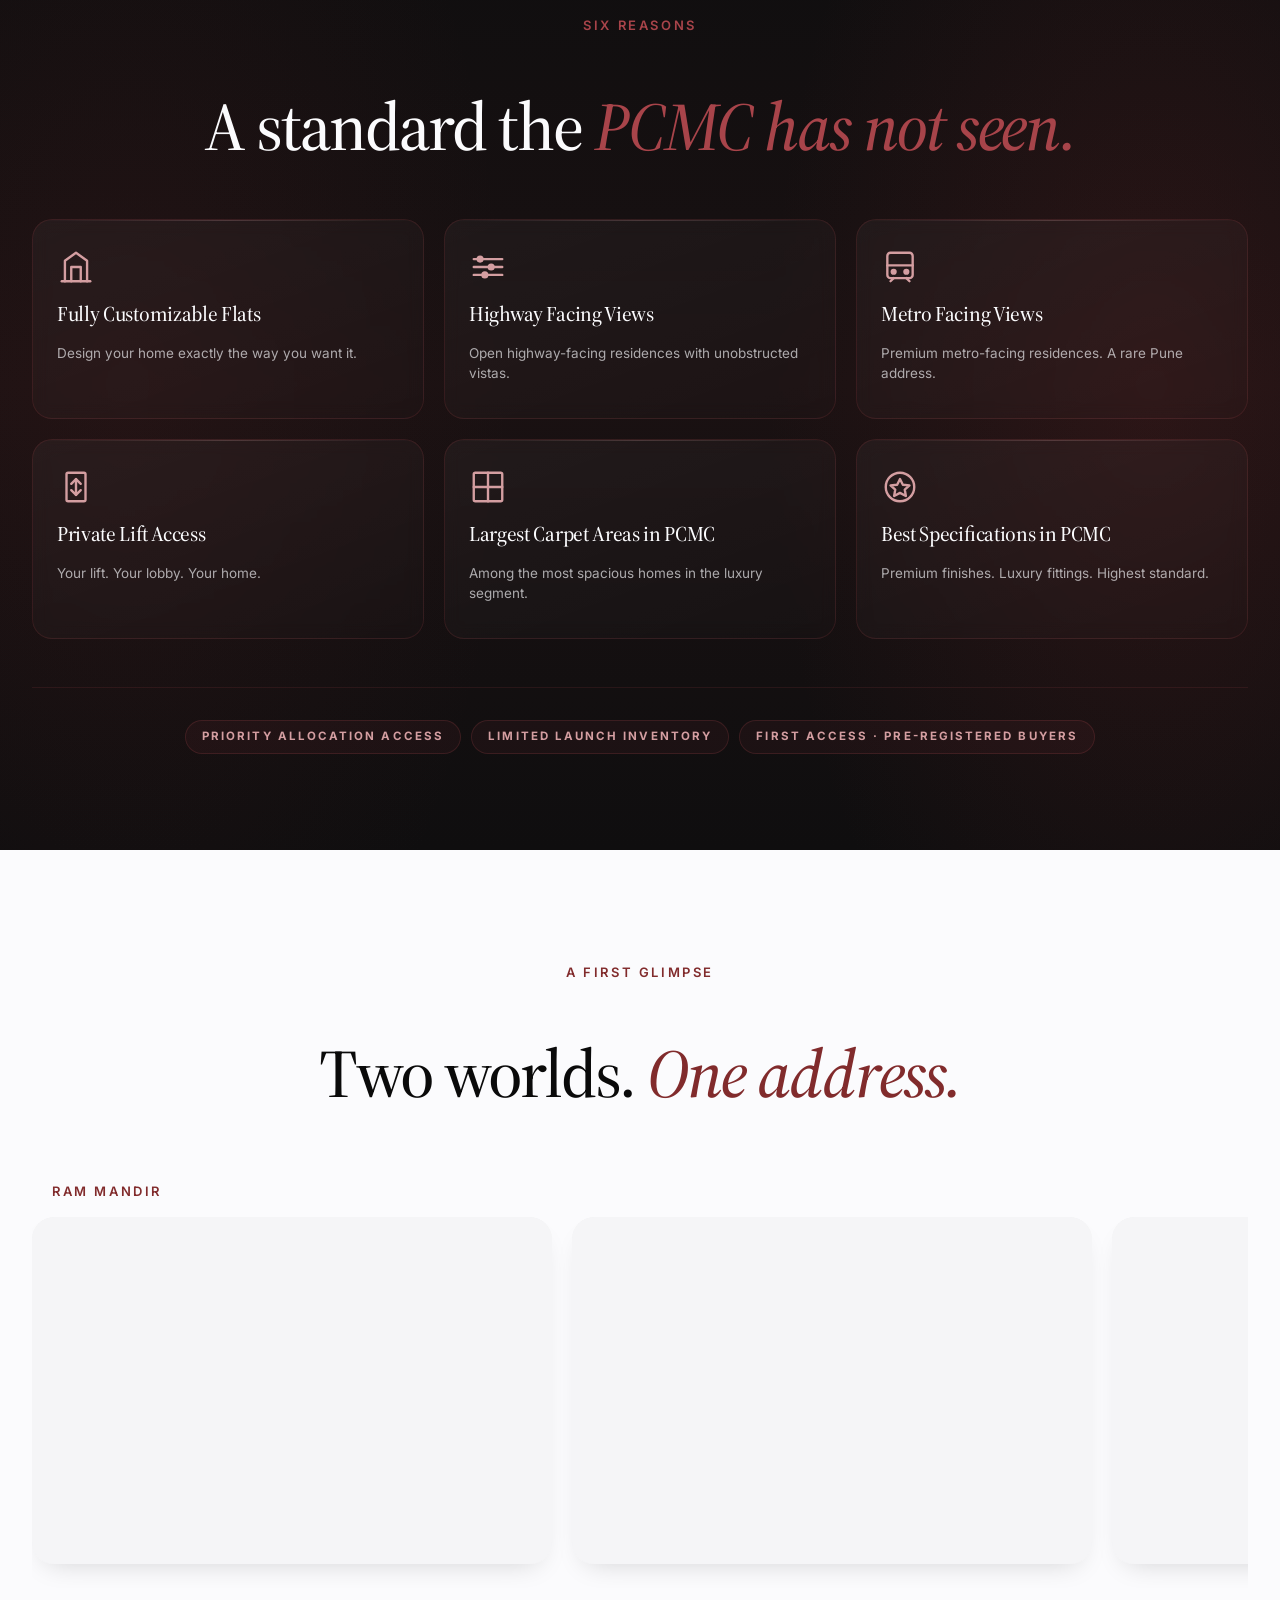
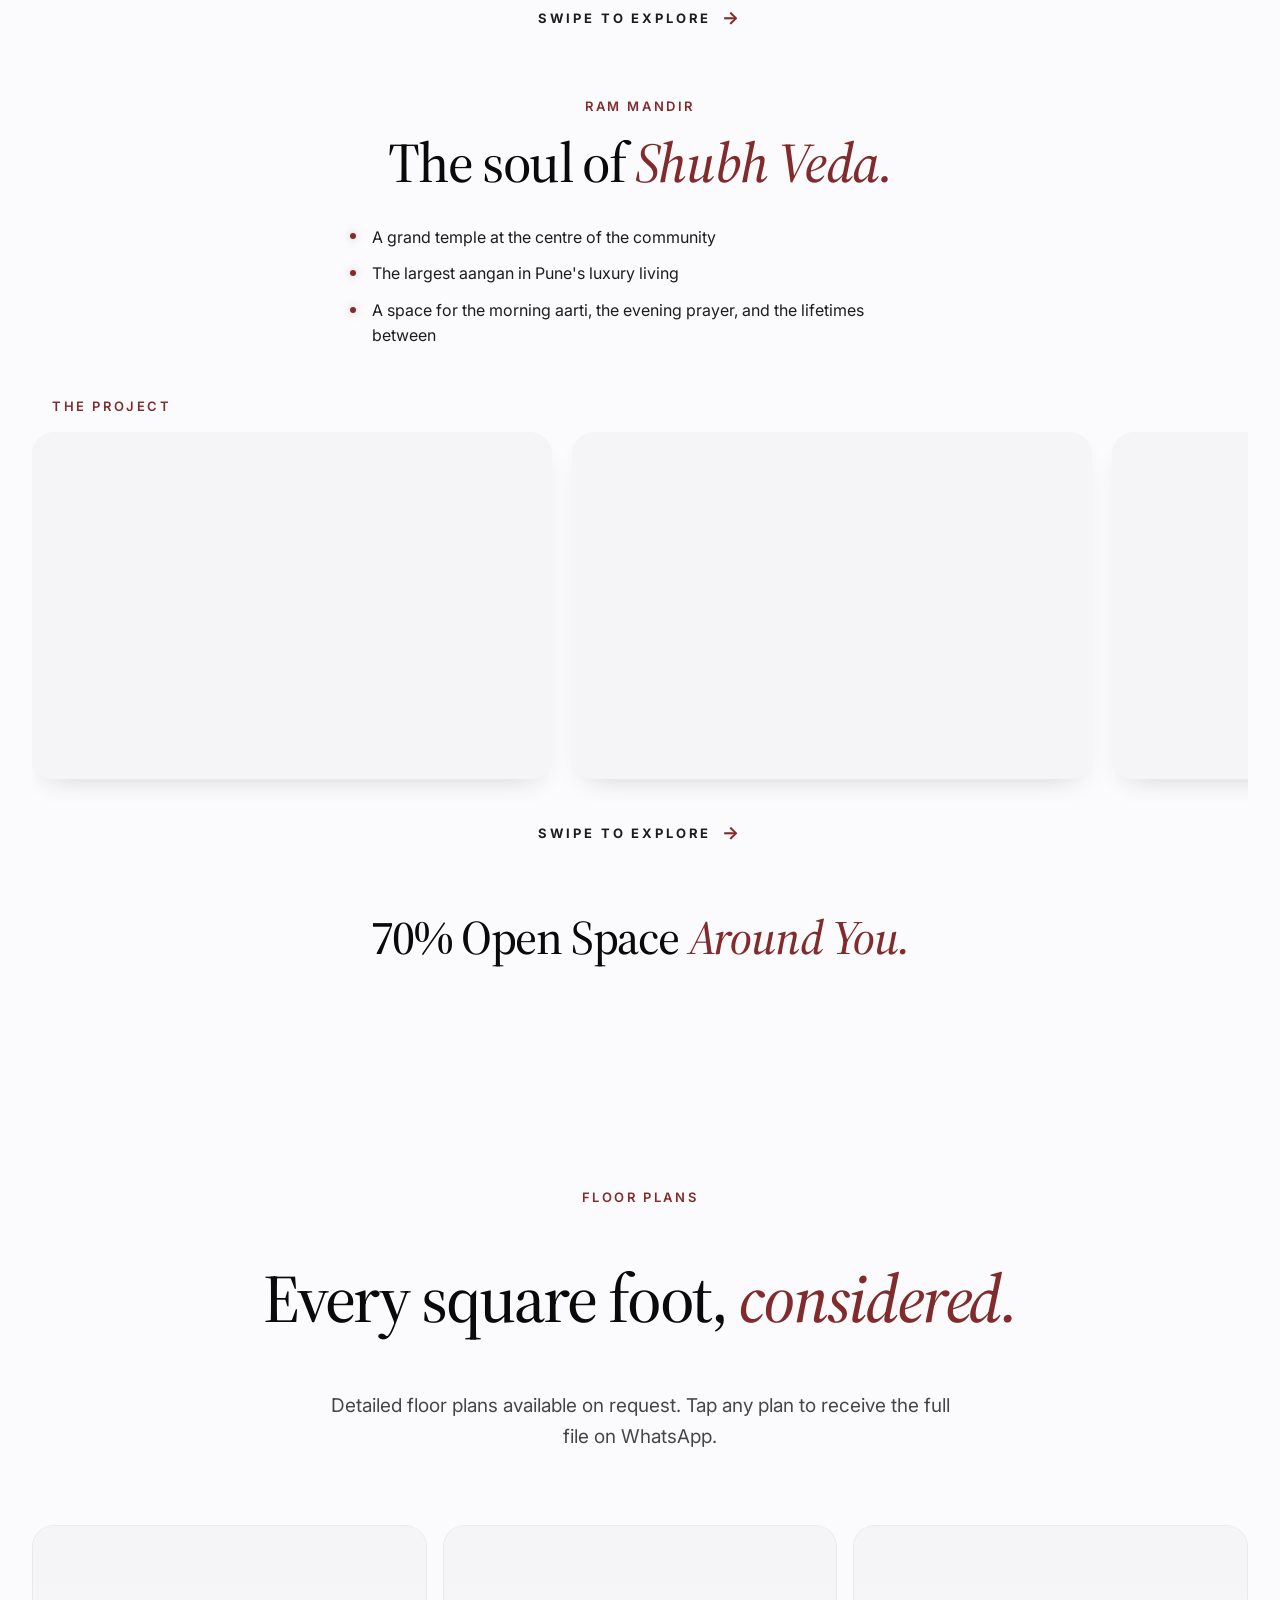
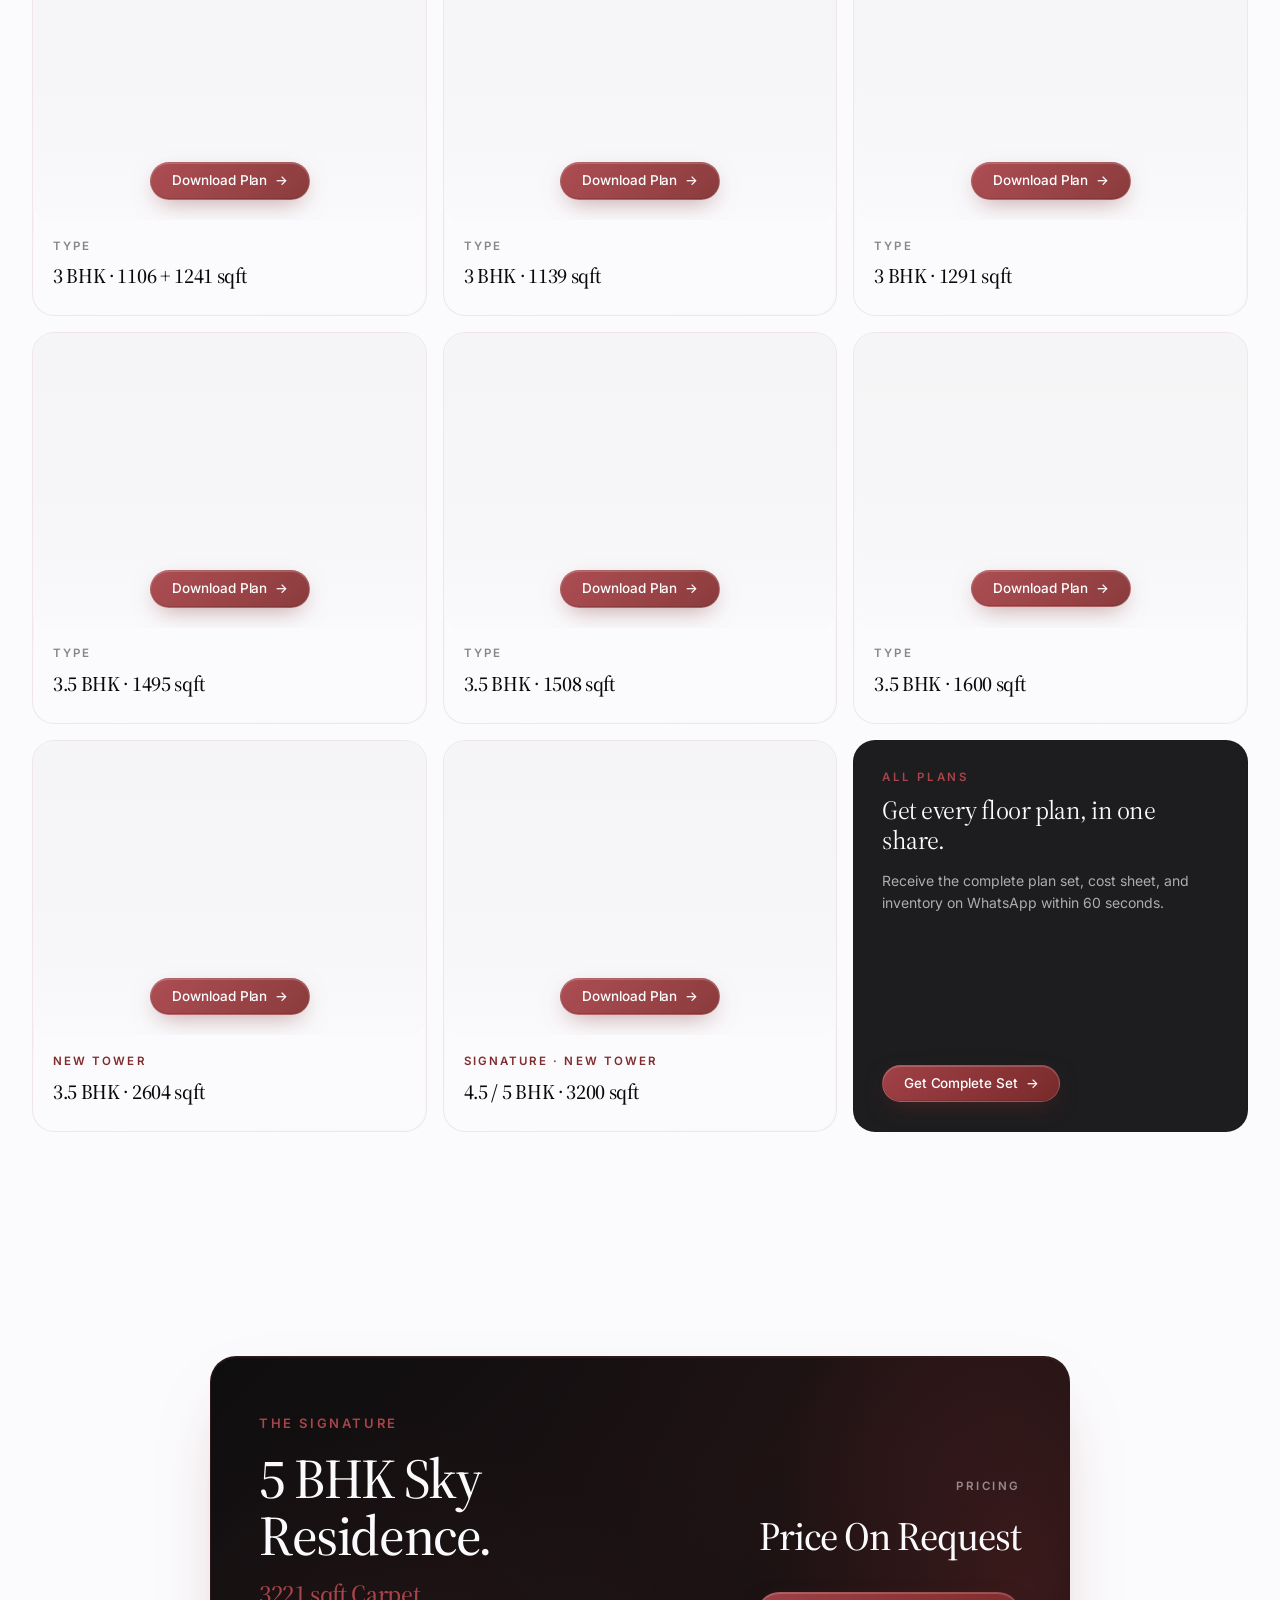
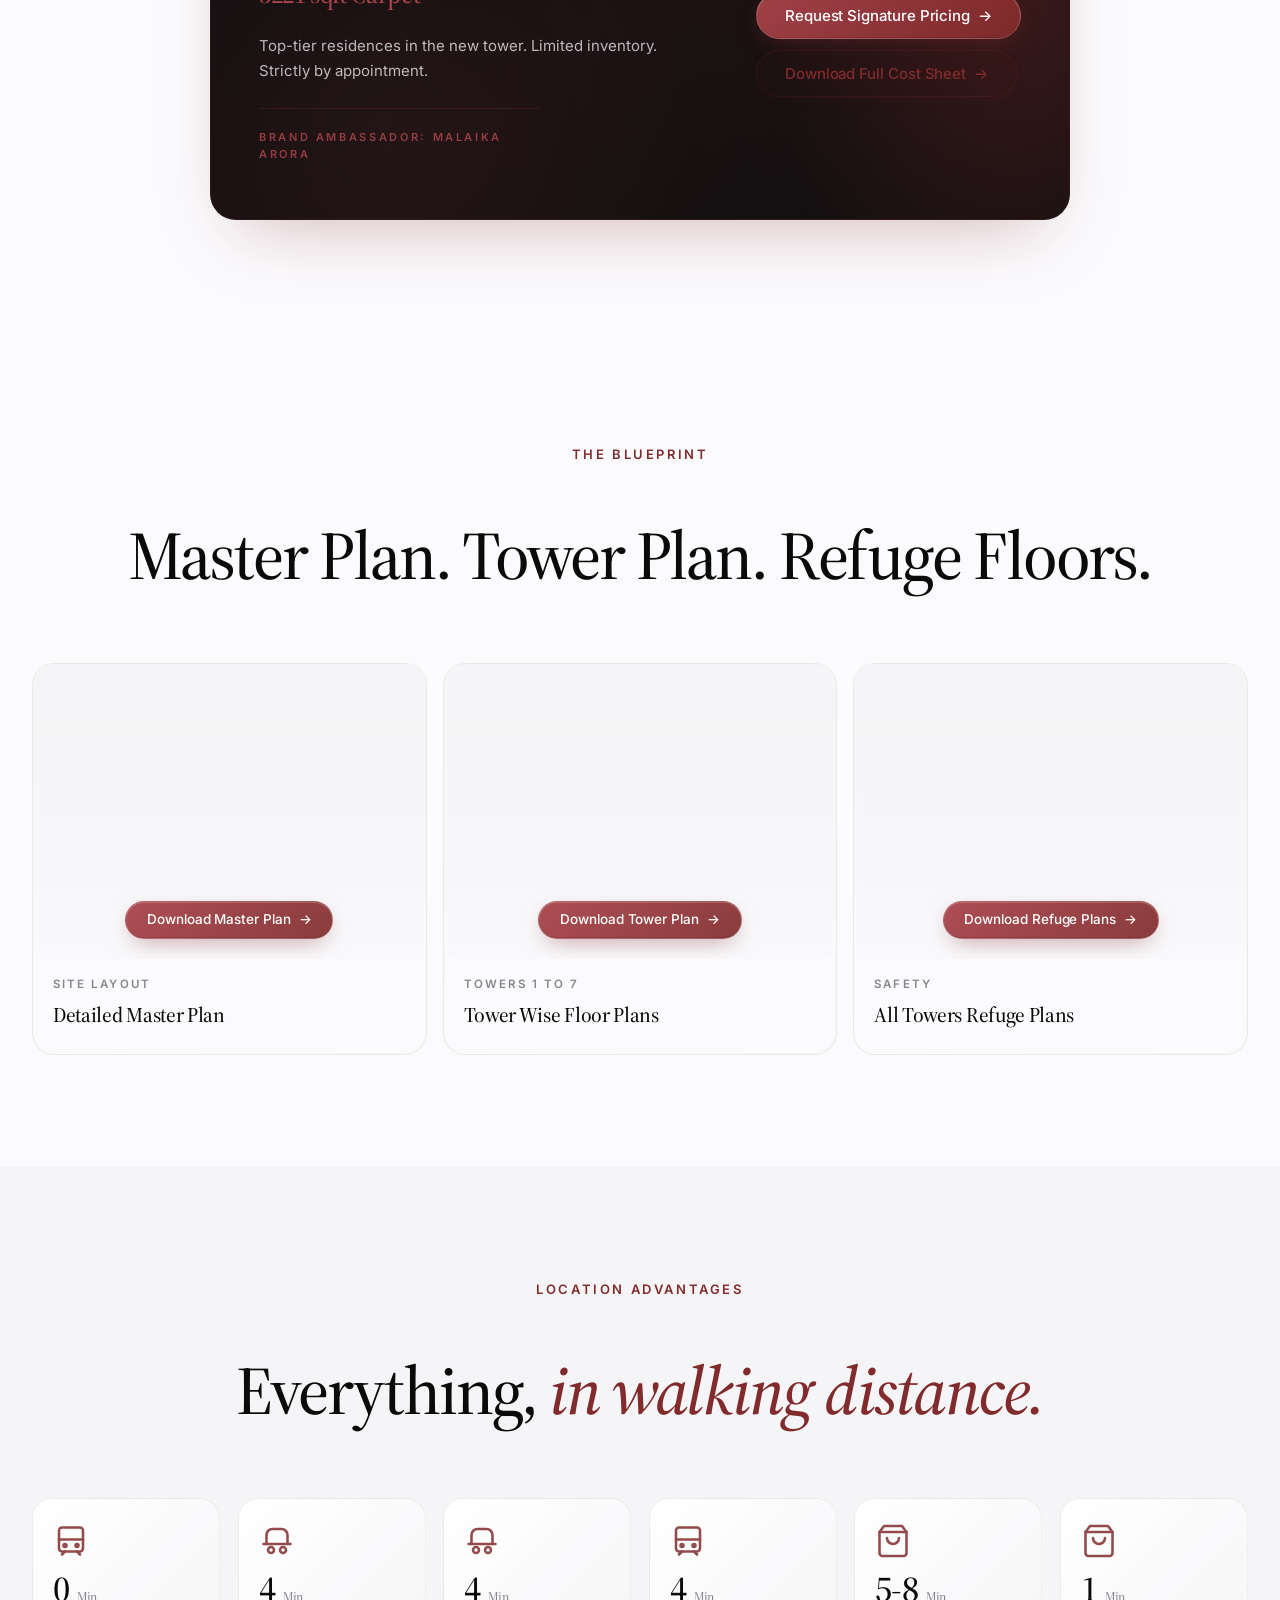
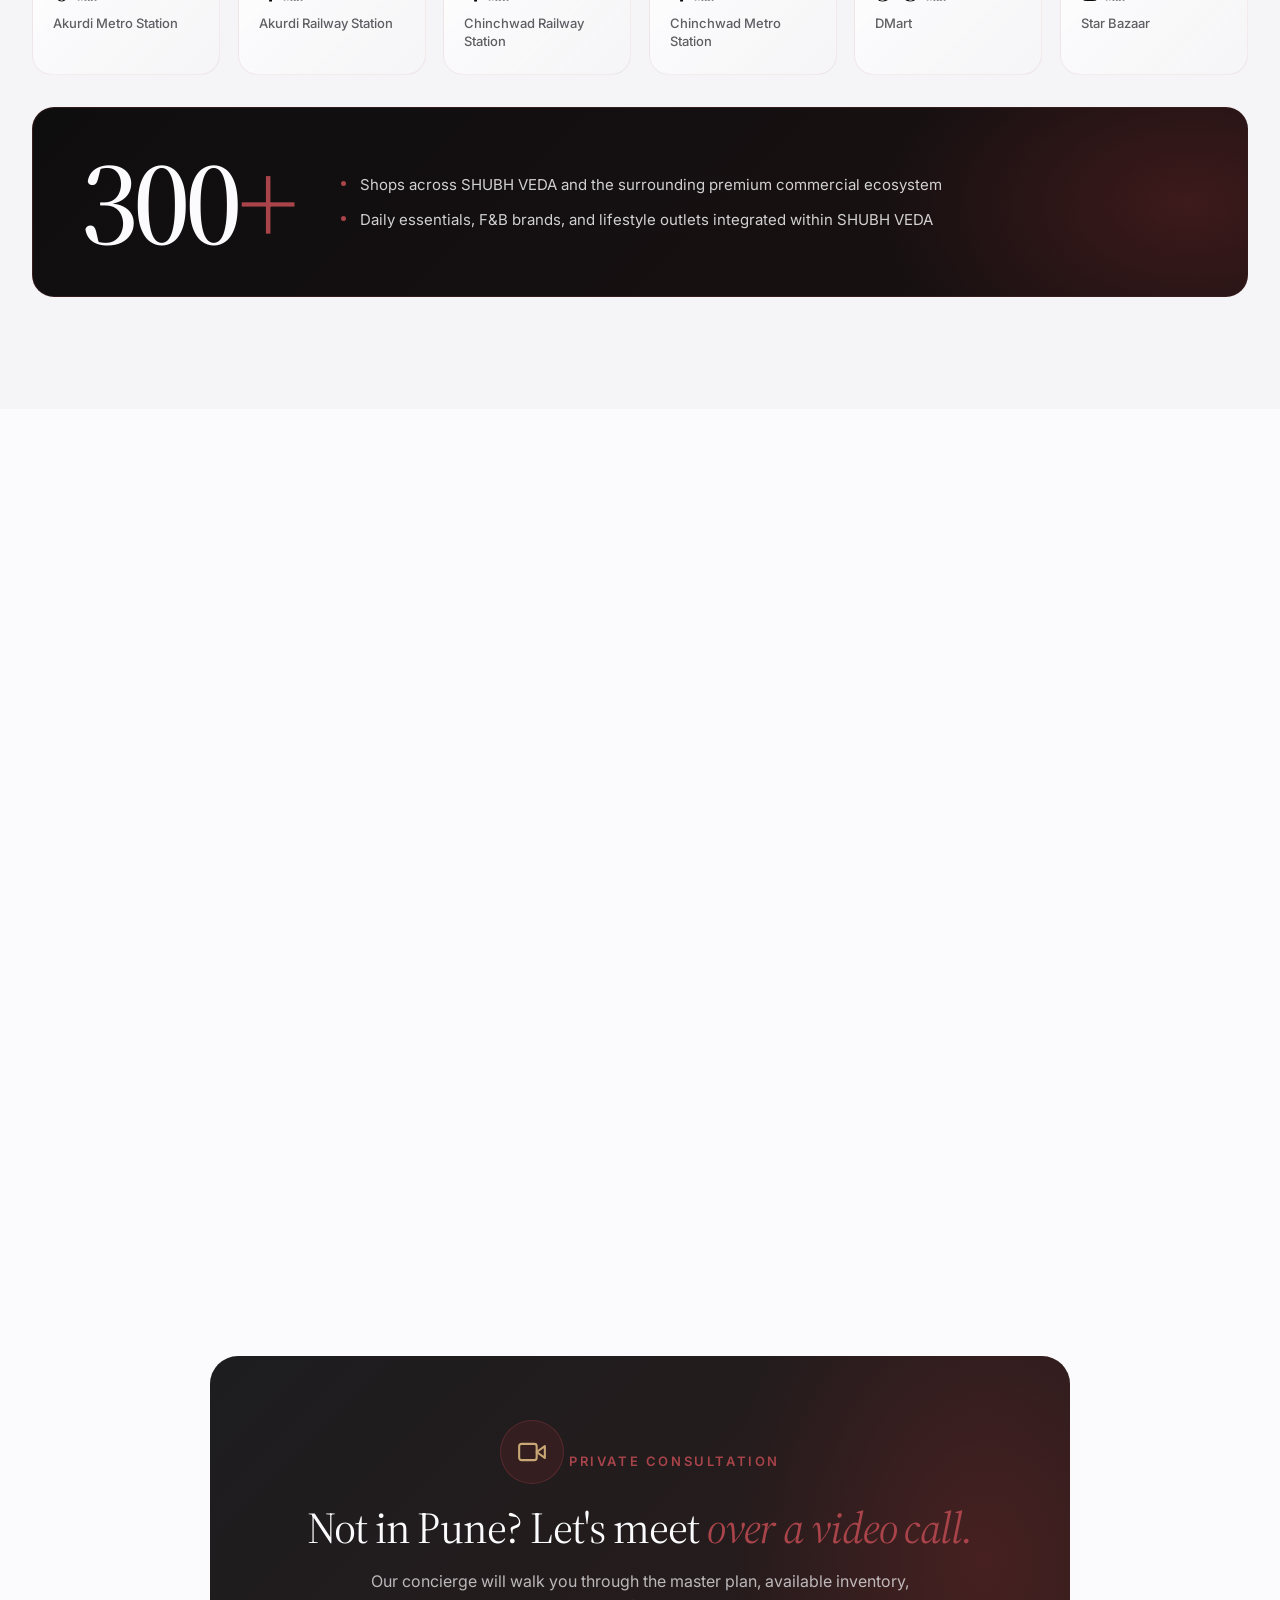
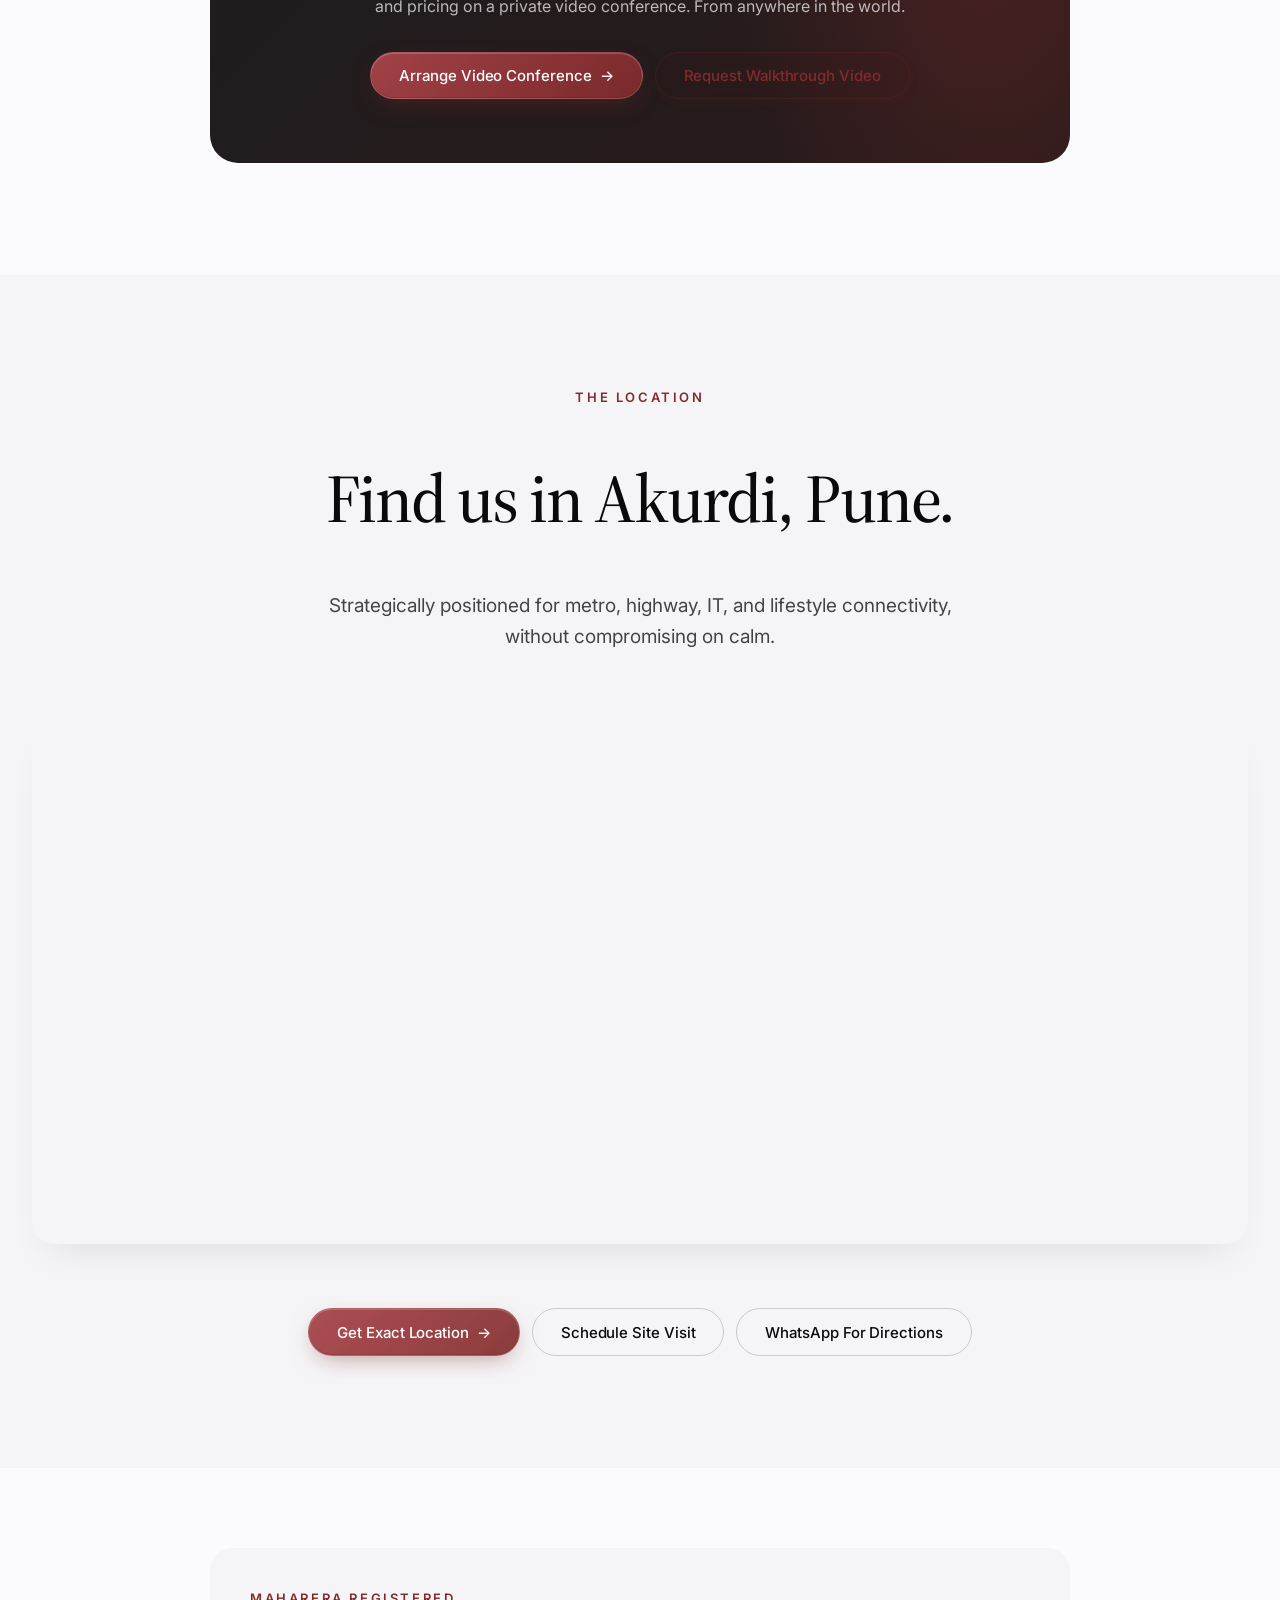
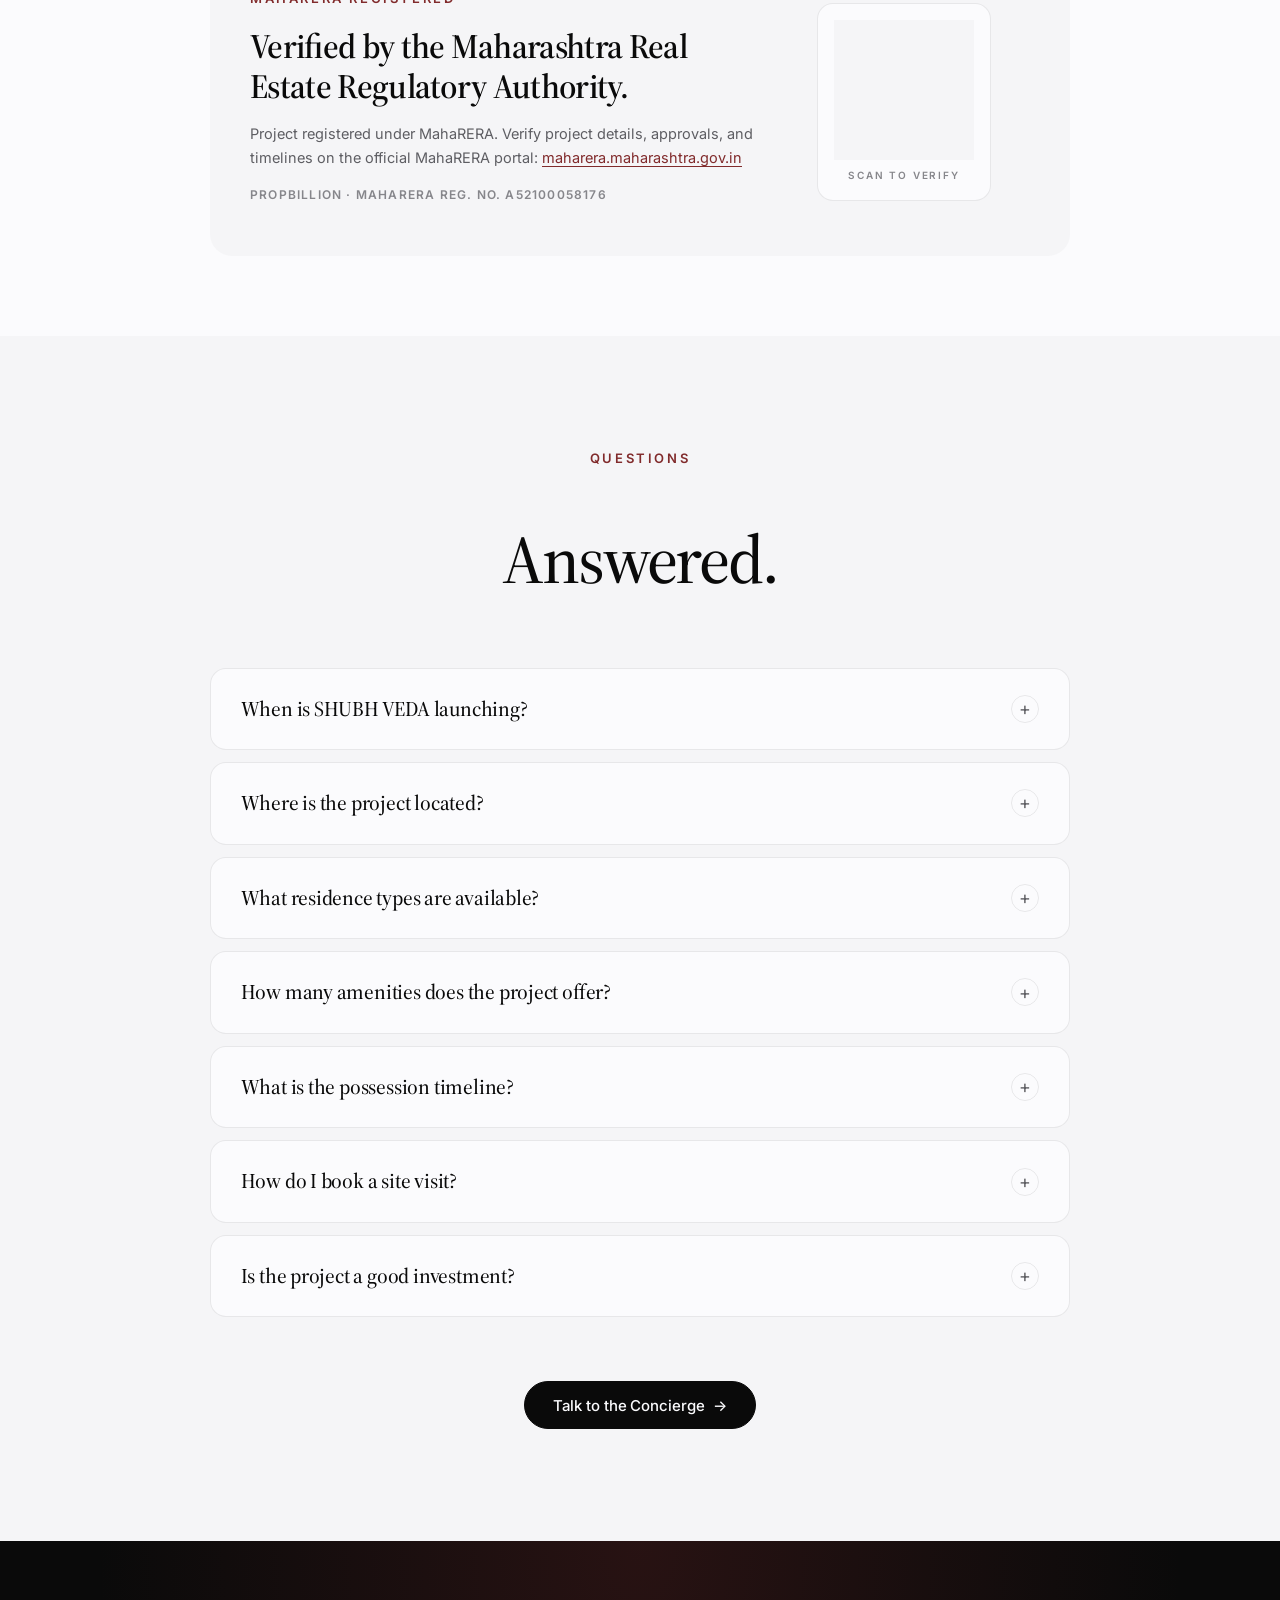
==== commit ae4720f0: "Update index.html" ====
--- a/index.html
+++ b/index.html
@@ -40,6 +40,14 @@
 <link href="https://fonts.googleapis.com/css2?family=Source+Serif+4:opsz,wght@8..60,400;8..60,500;8..60,600;8..60,700&family=Inter:wght@400;500;600;700&display=swap" rel="stylesheet">
 
 <link rel="stylesheet" href="styles.css">
+  <!-- Google tag (gtag.js) -->
+<script async src="https://www.googletagmanager.com/gtag/js?id=AW-17833027272"></script>
+<script>
+  window.dataLayer = window.dataLayer || [];
+  function gtag(){dataLayer.push(arguments);}
+  gtag('js', new Date());
+  gtag('config', 'AW-17833027272');
+</script>
 </head>
 <body>
 
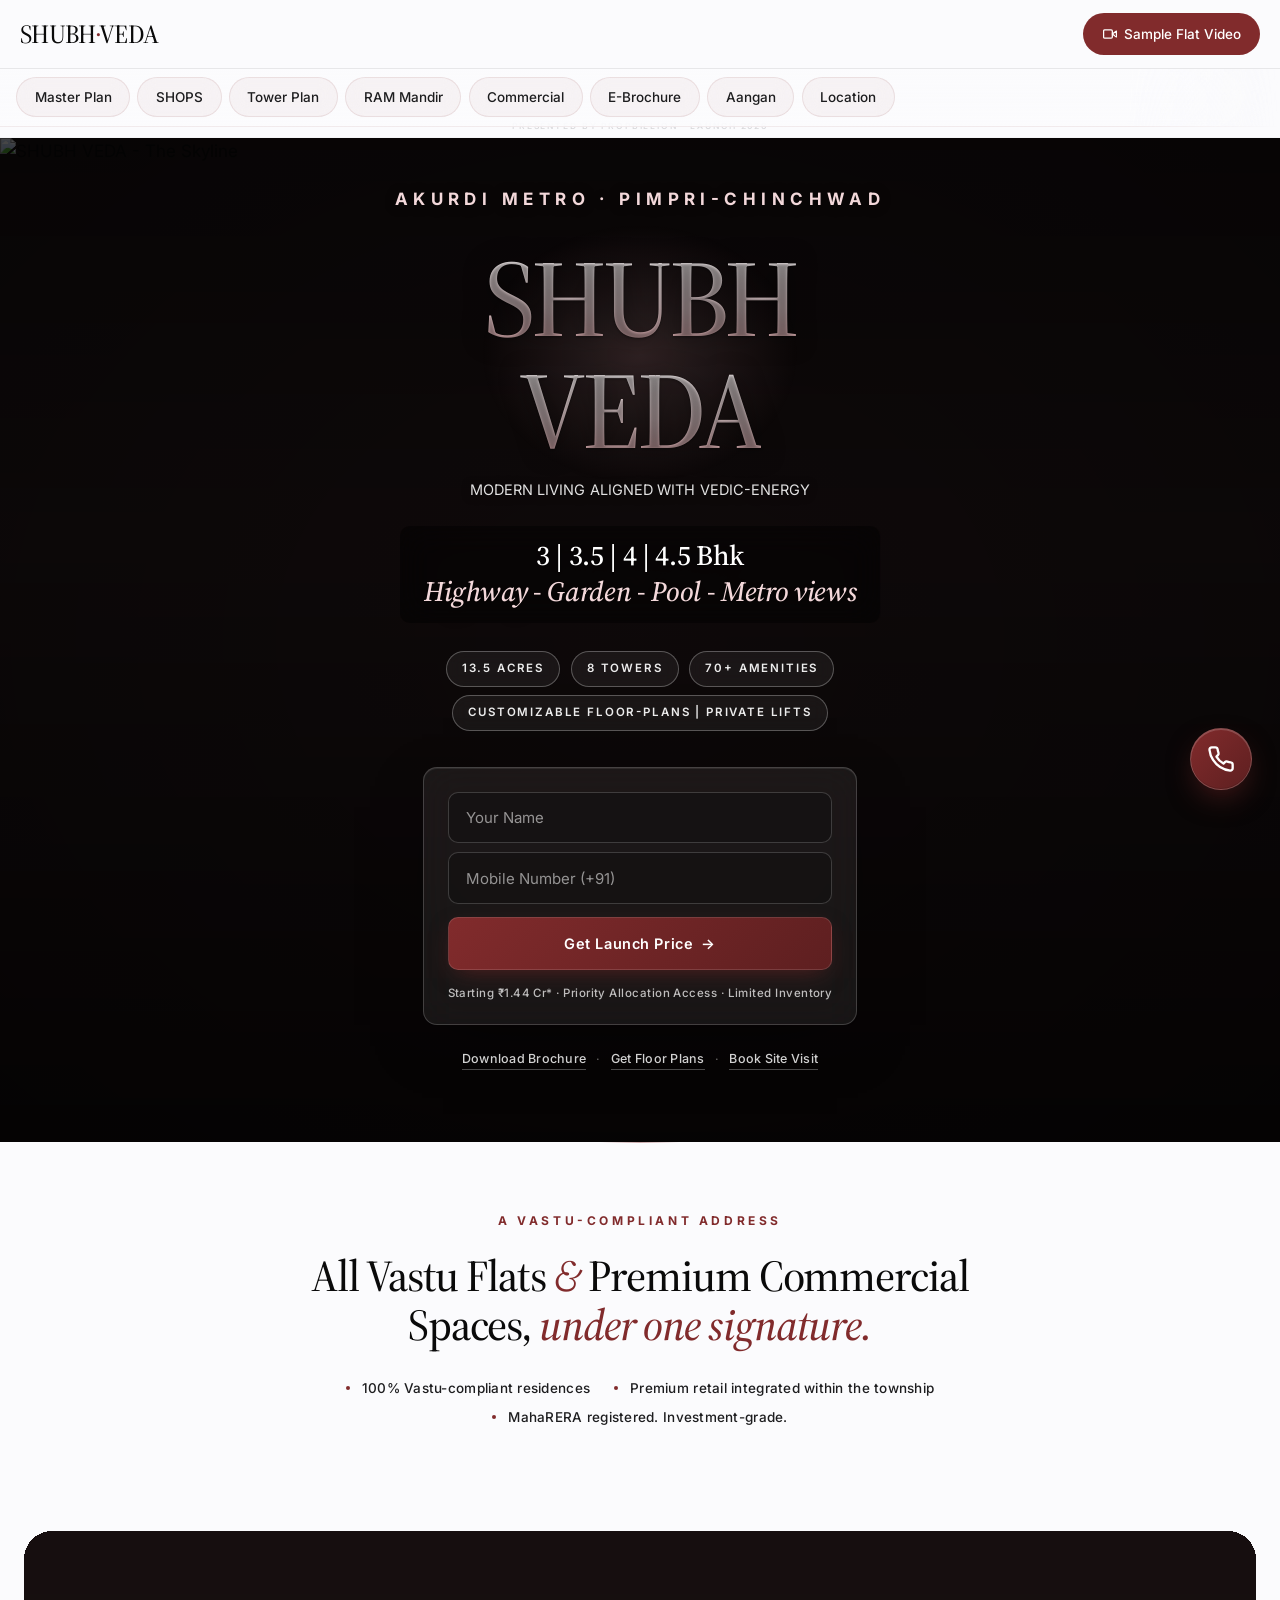
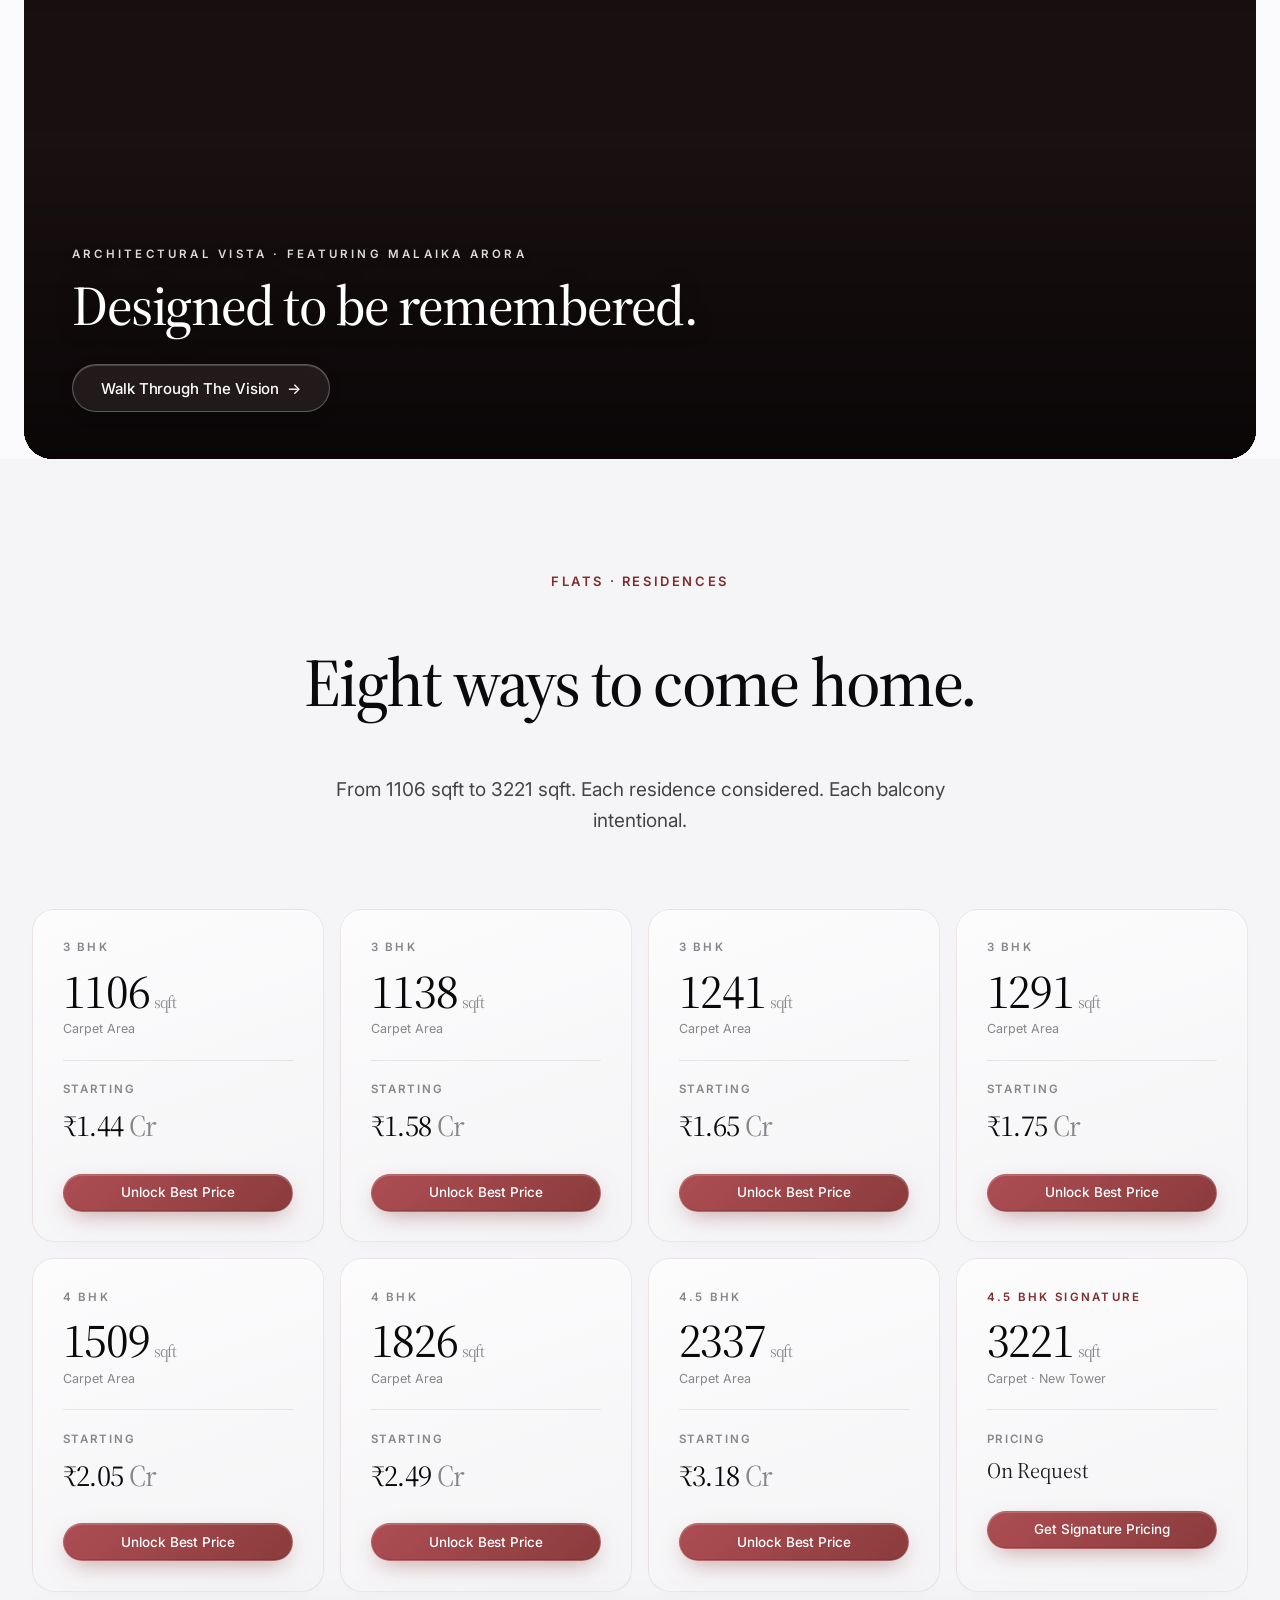
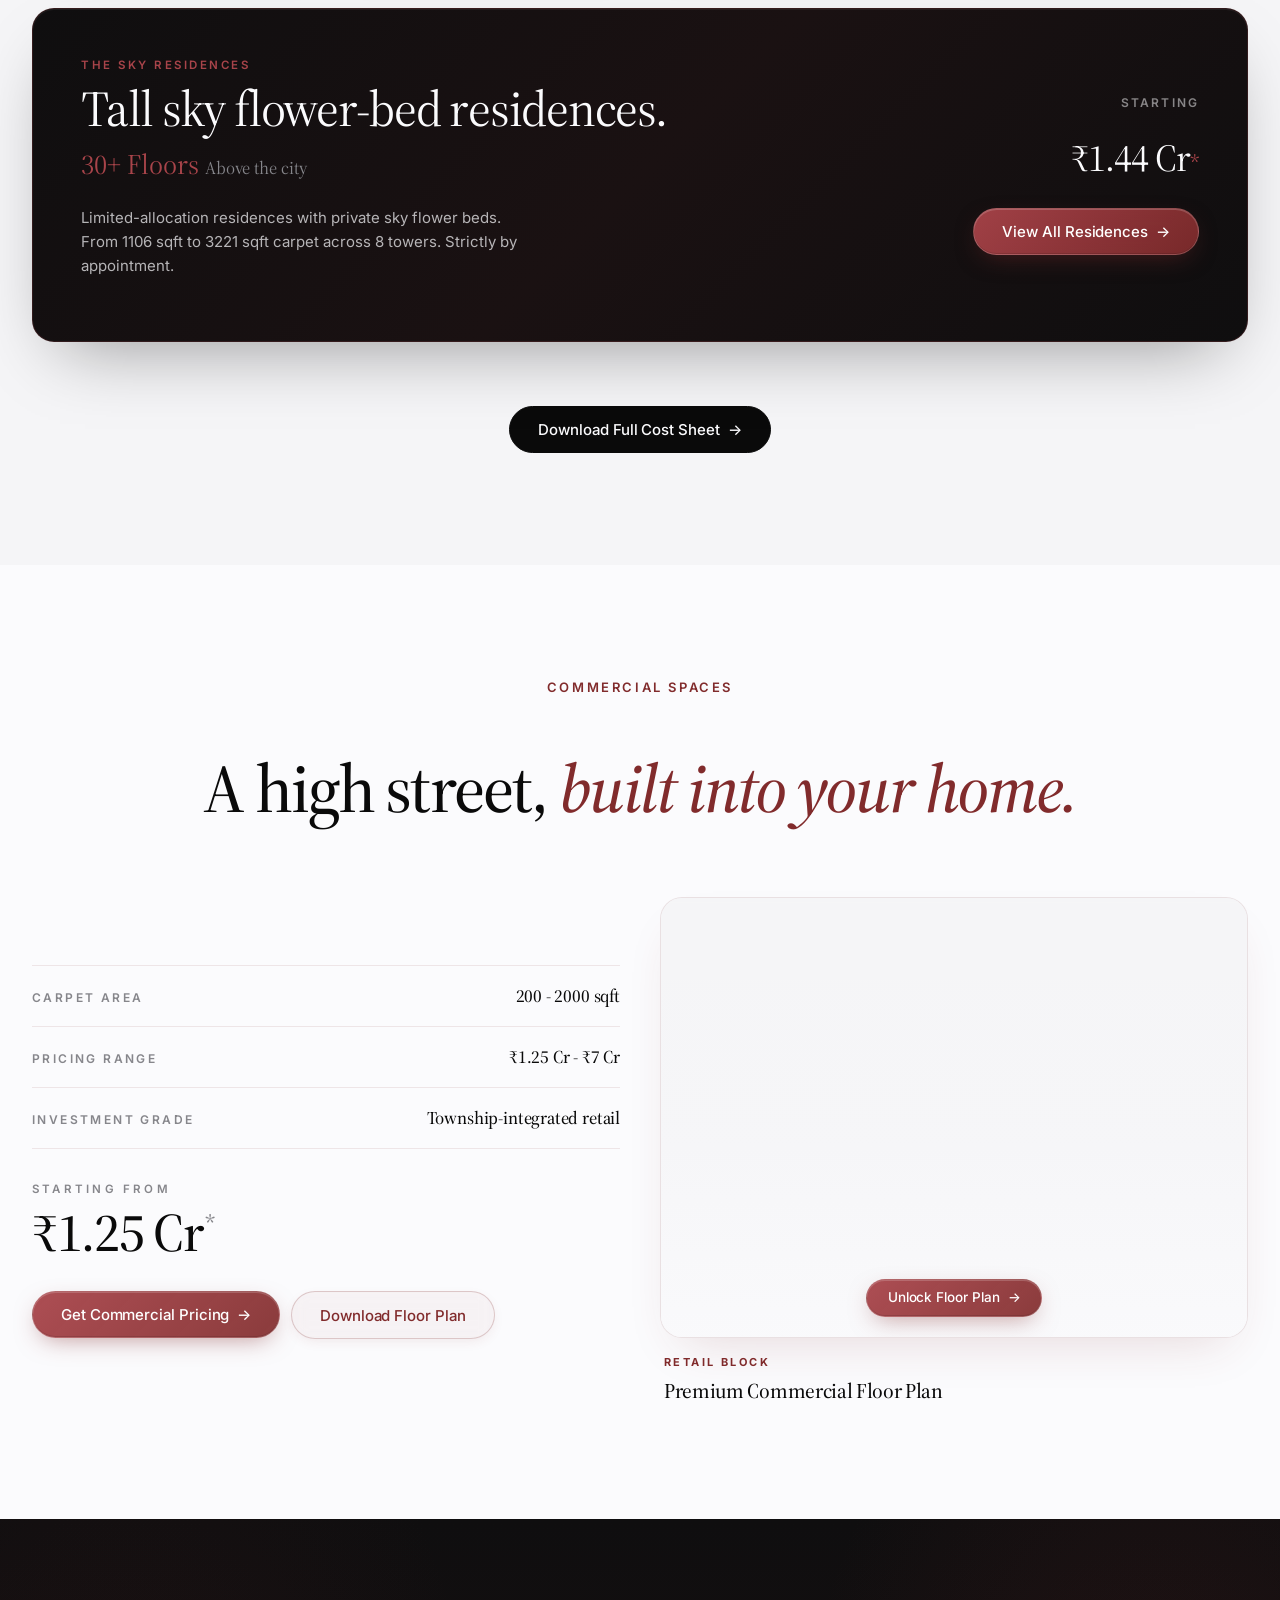
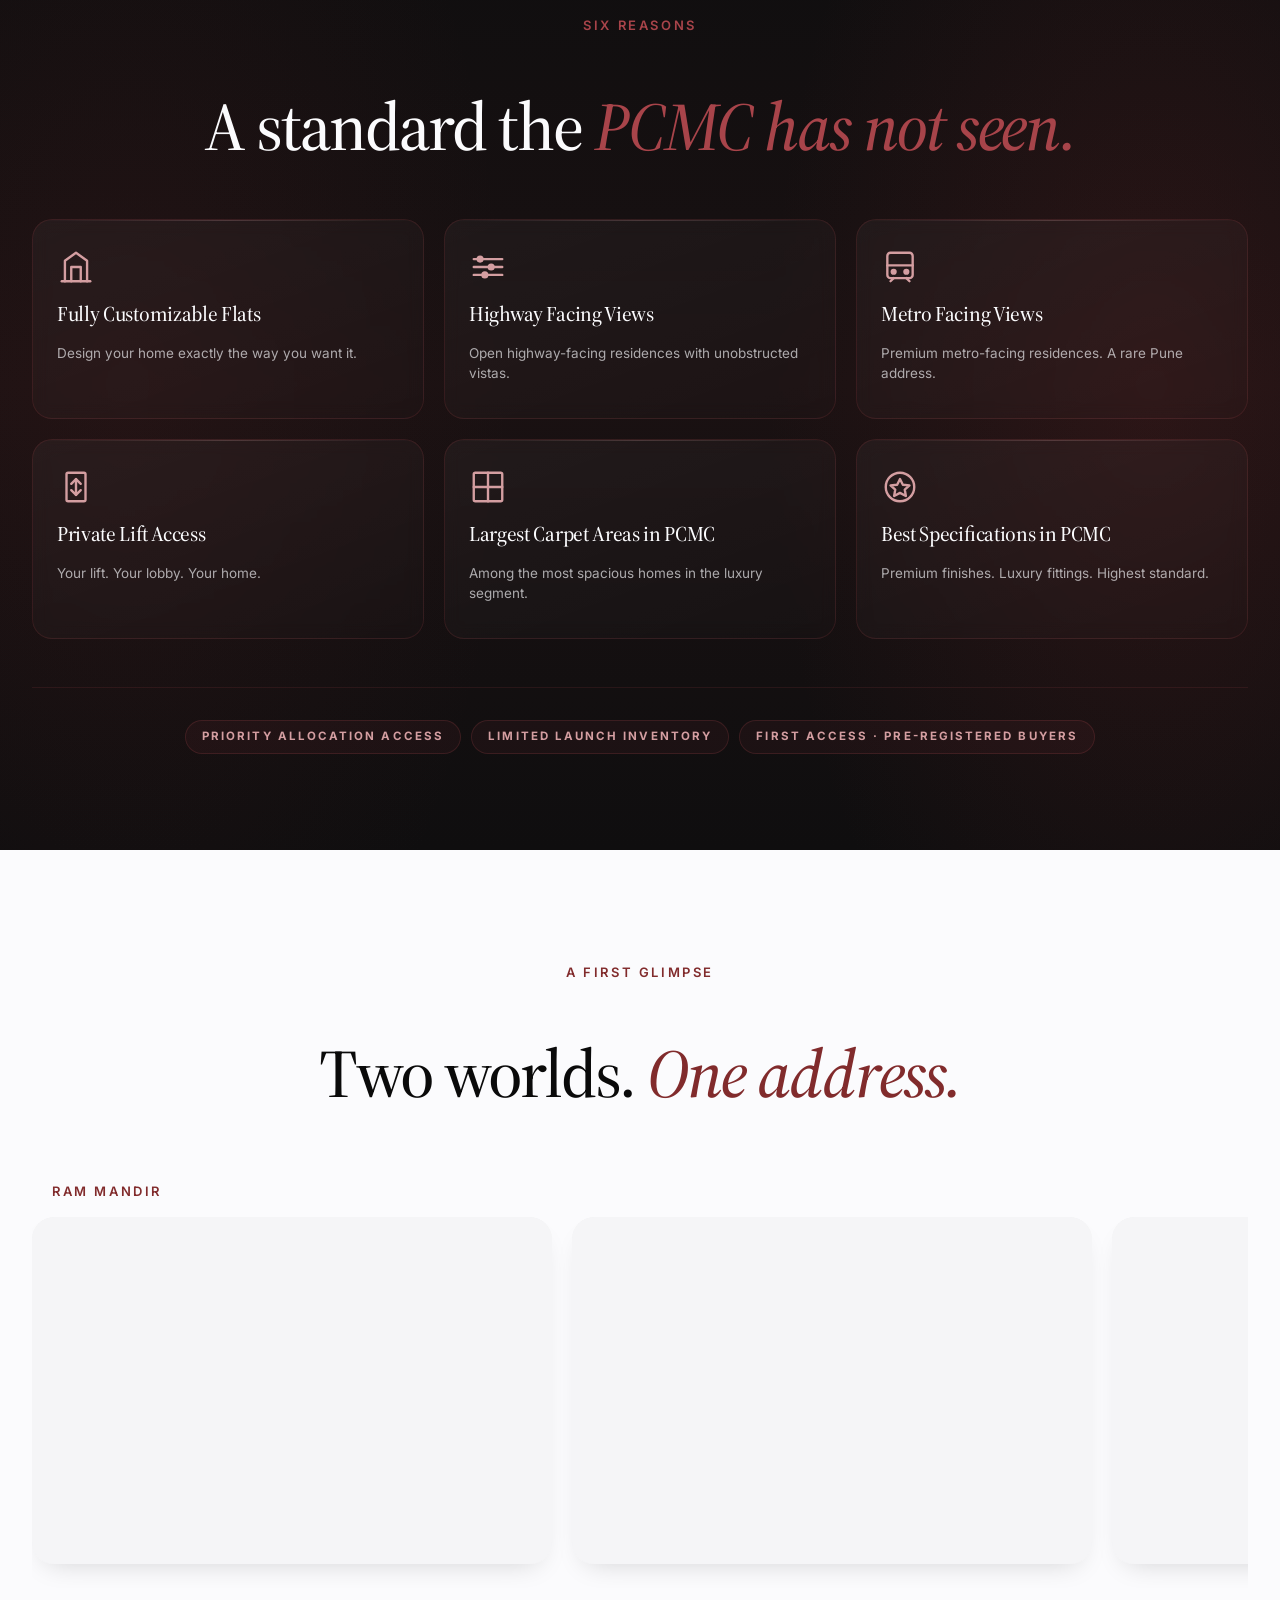
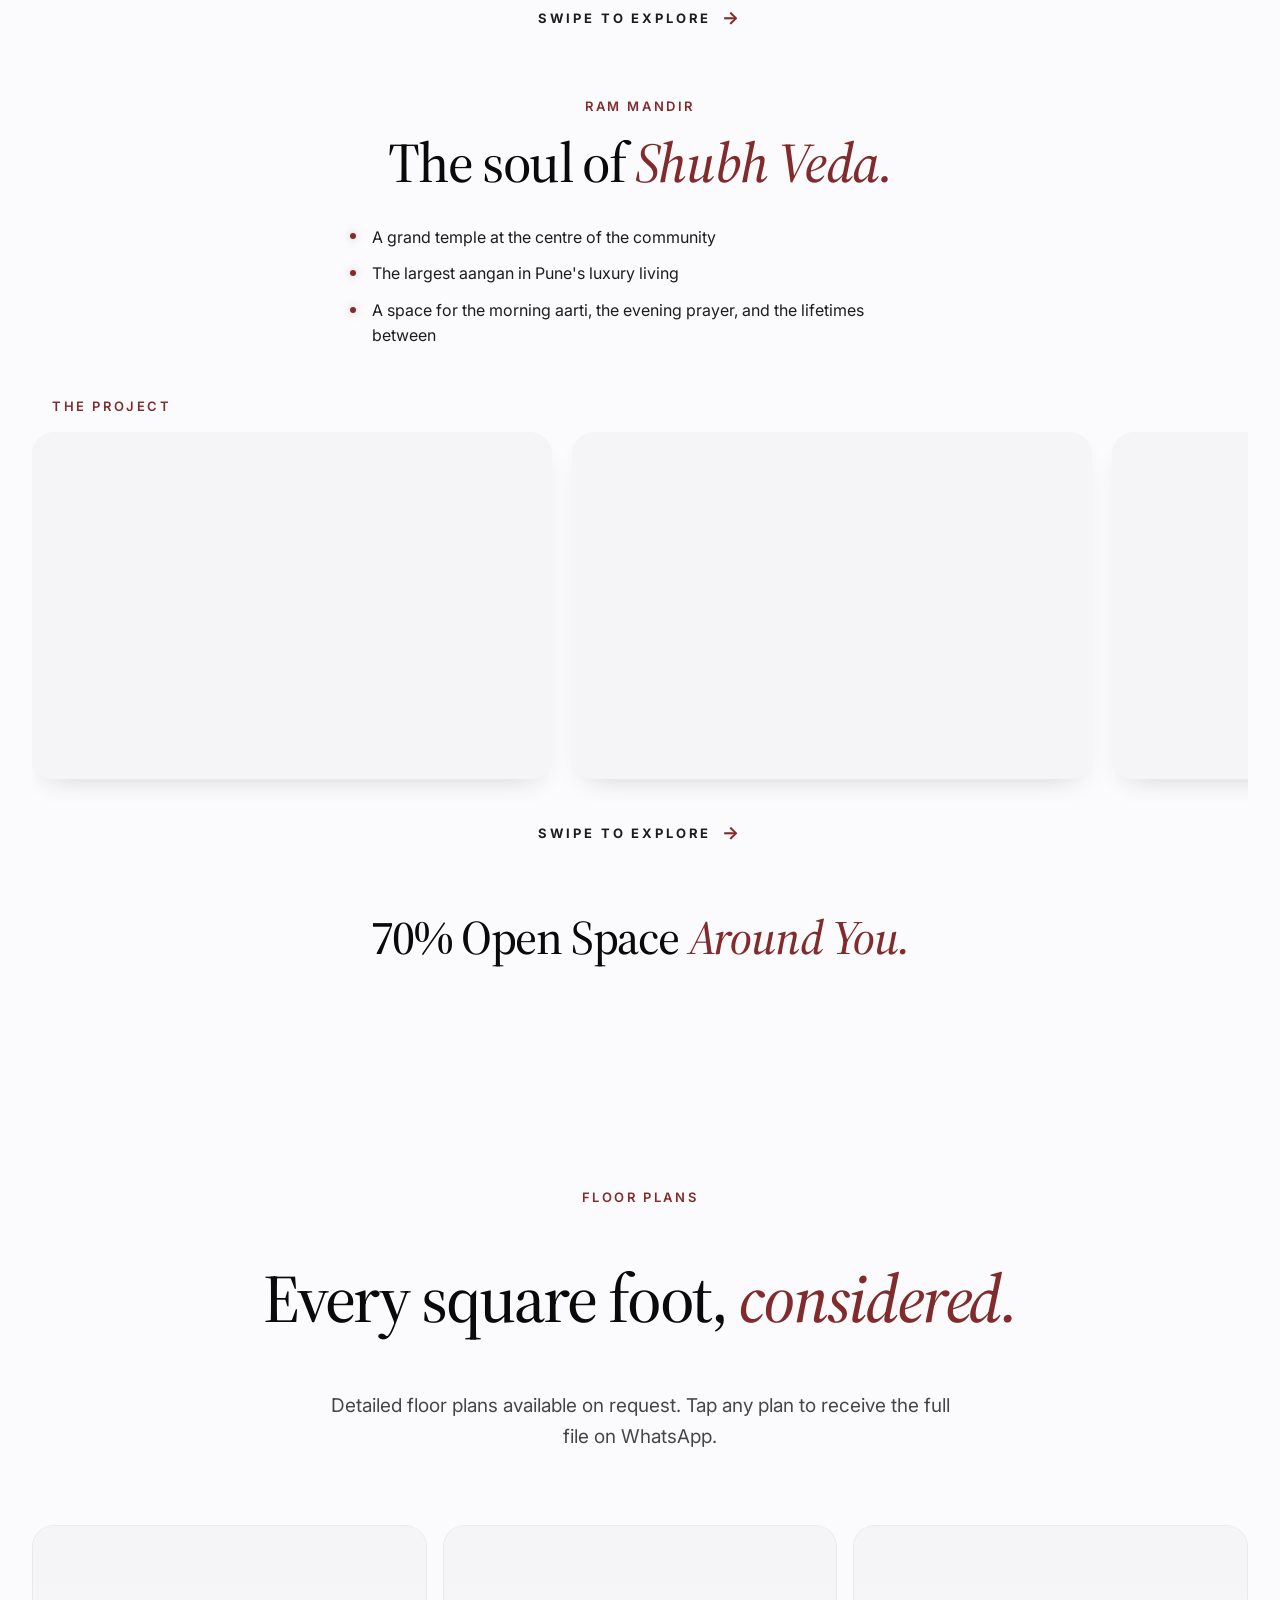
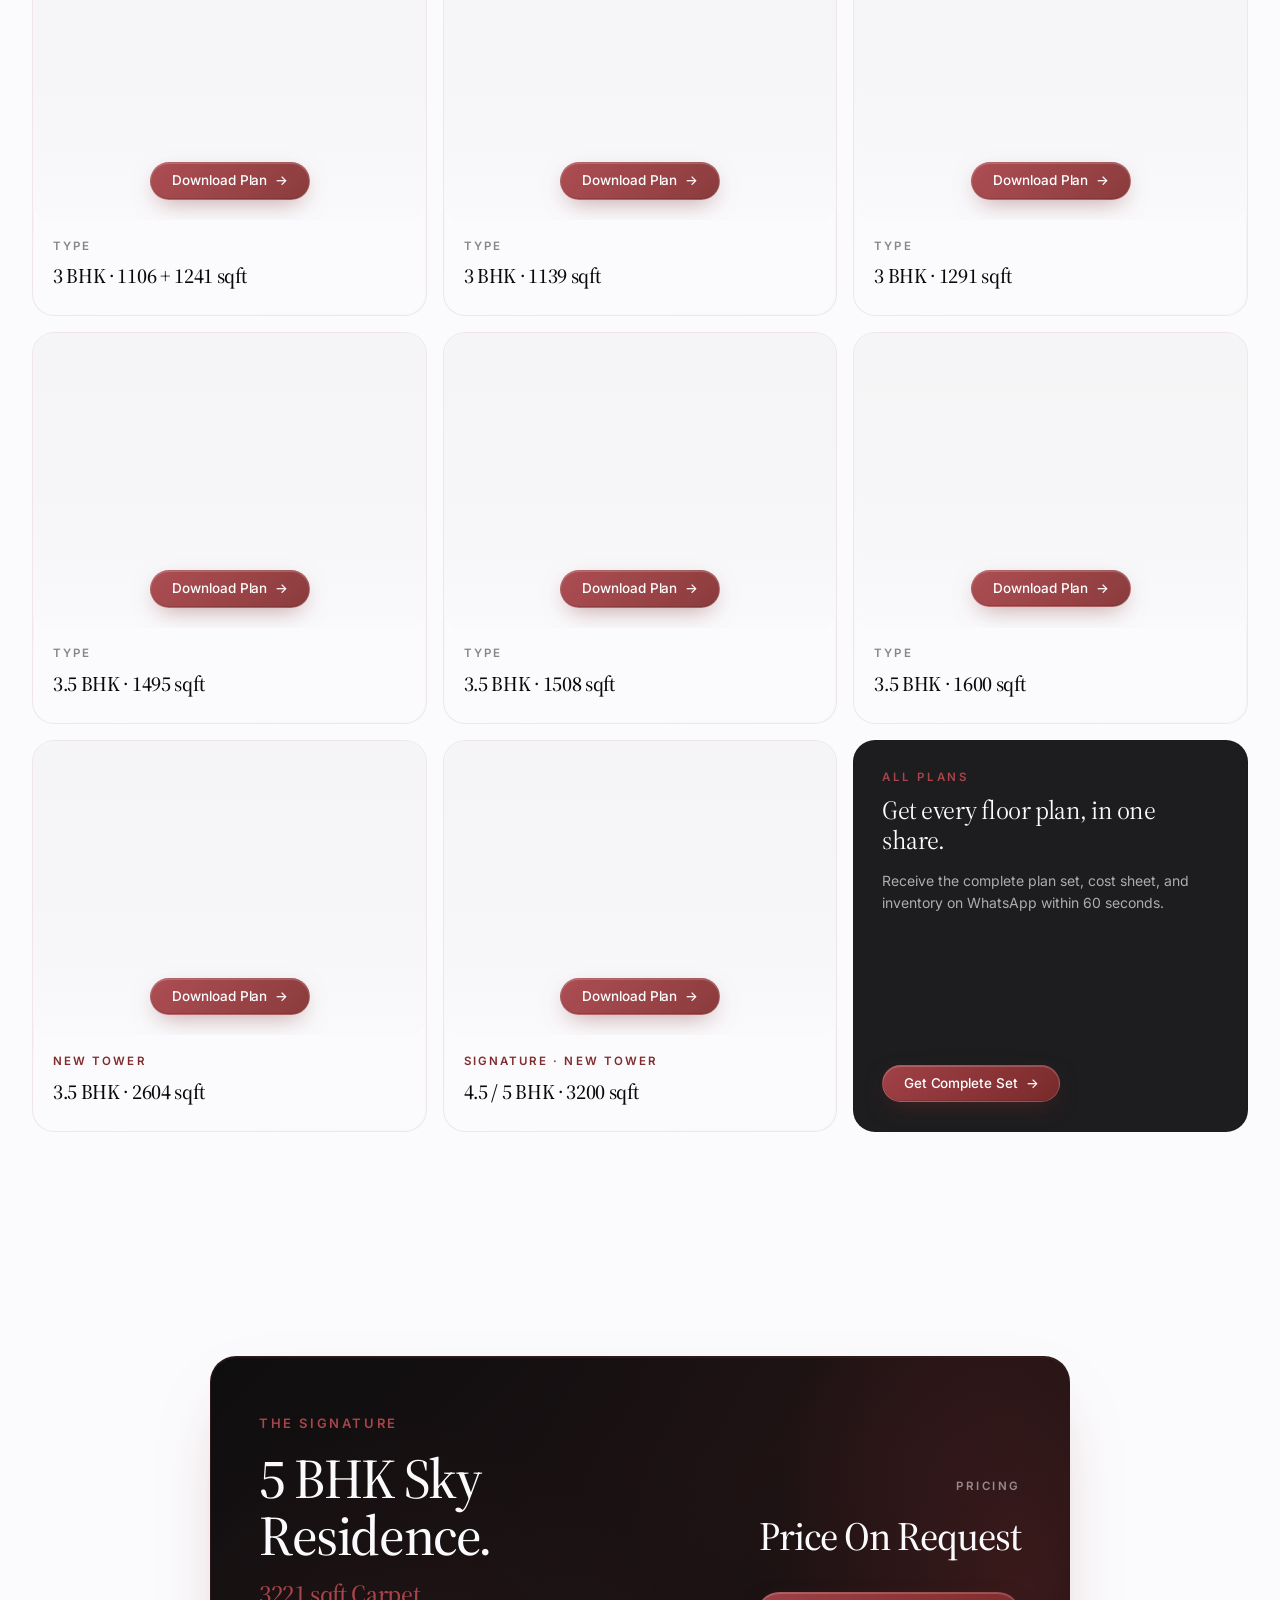
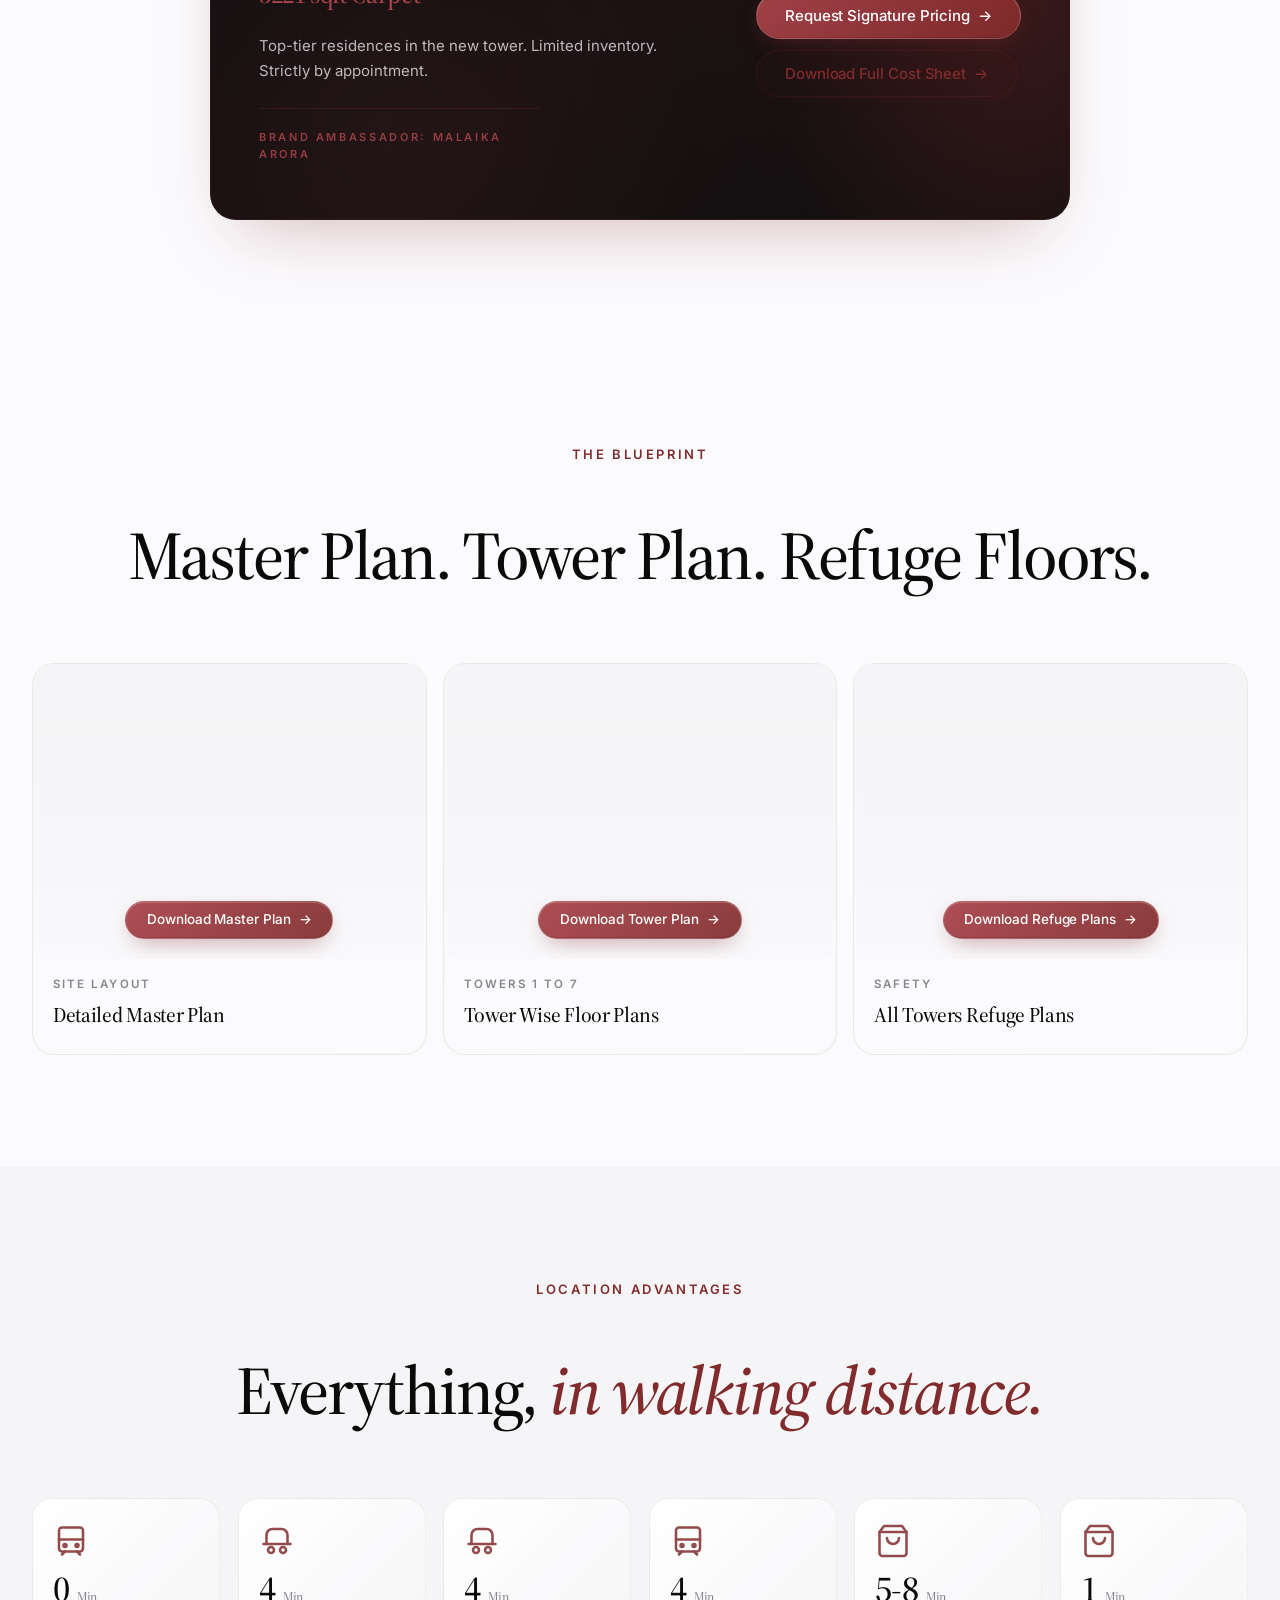
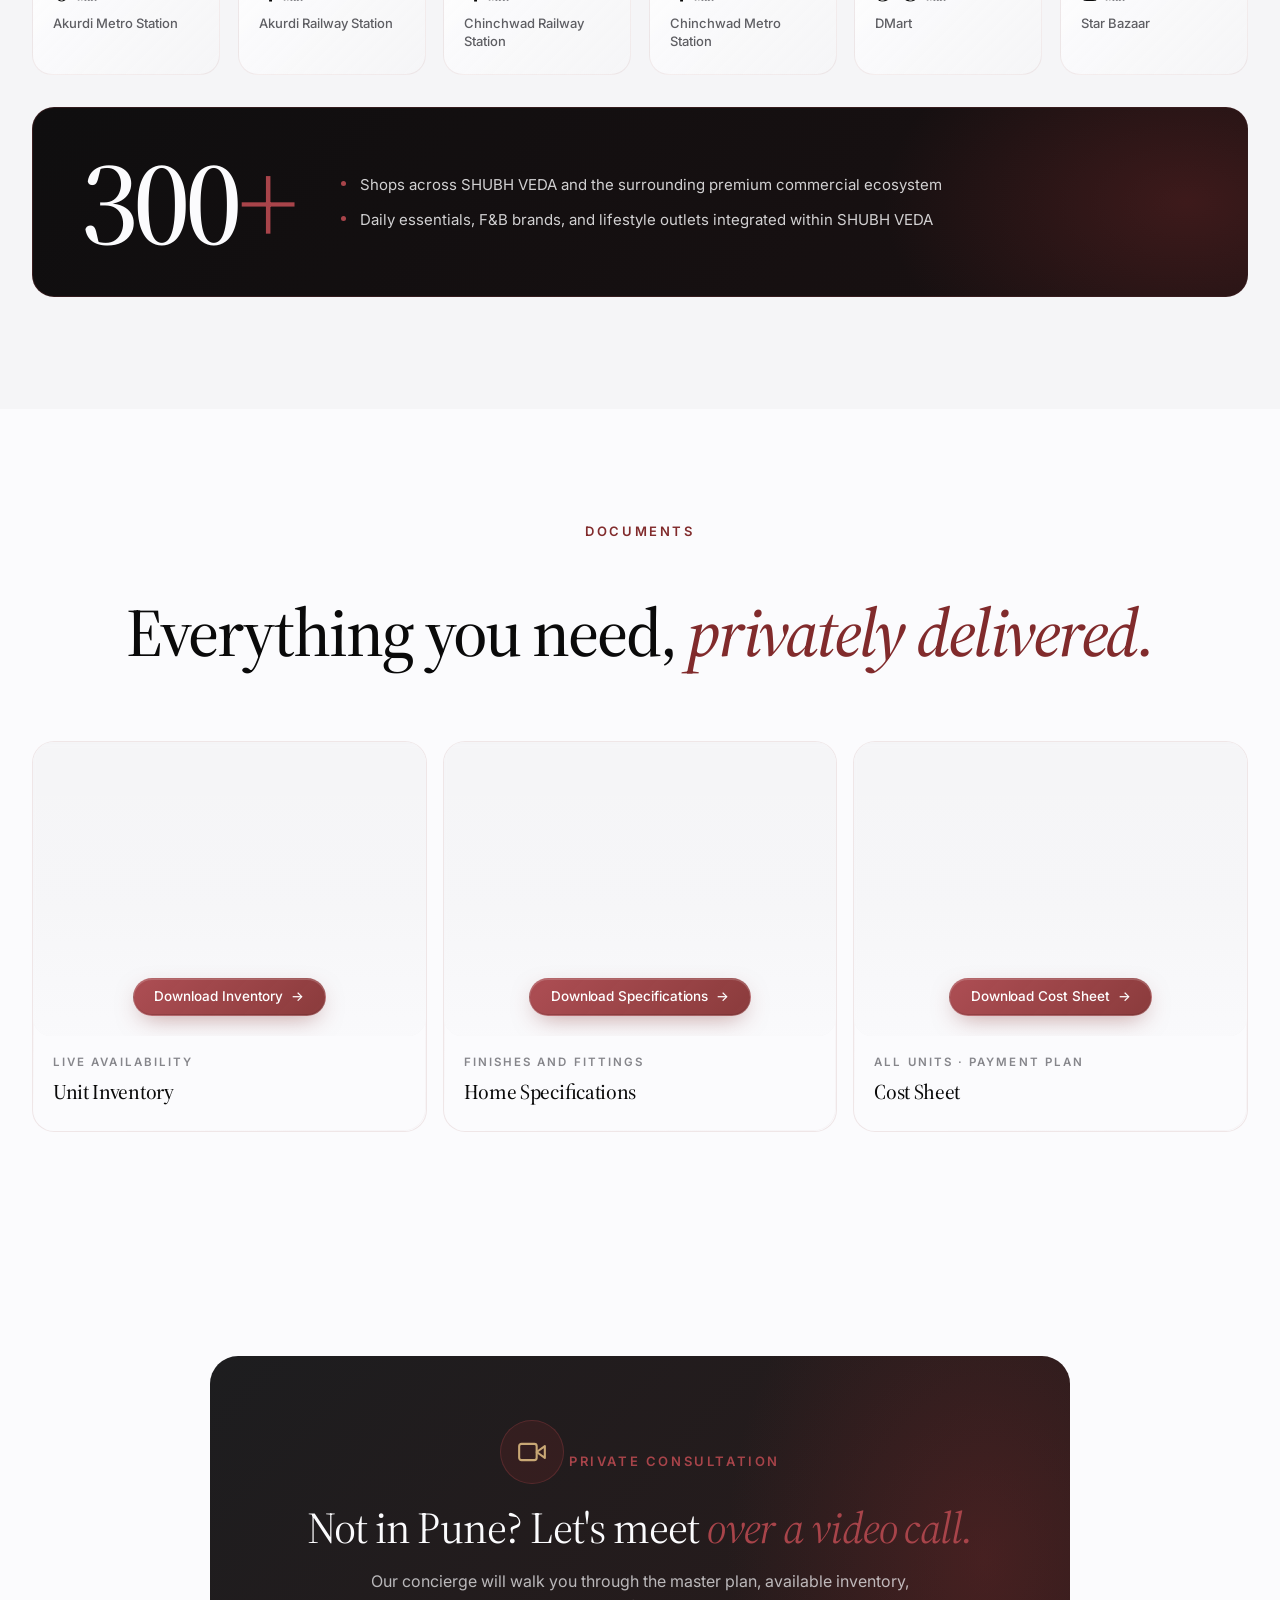
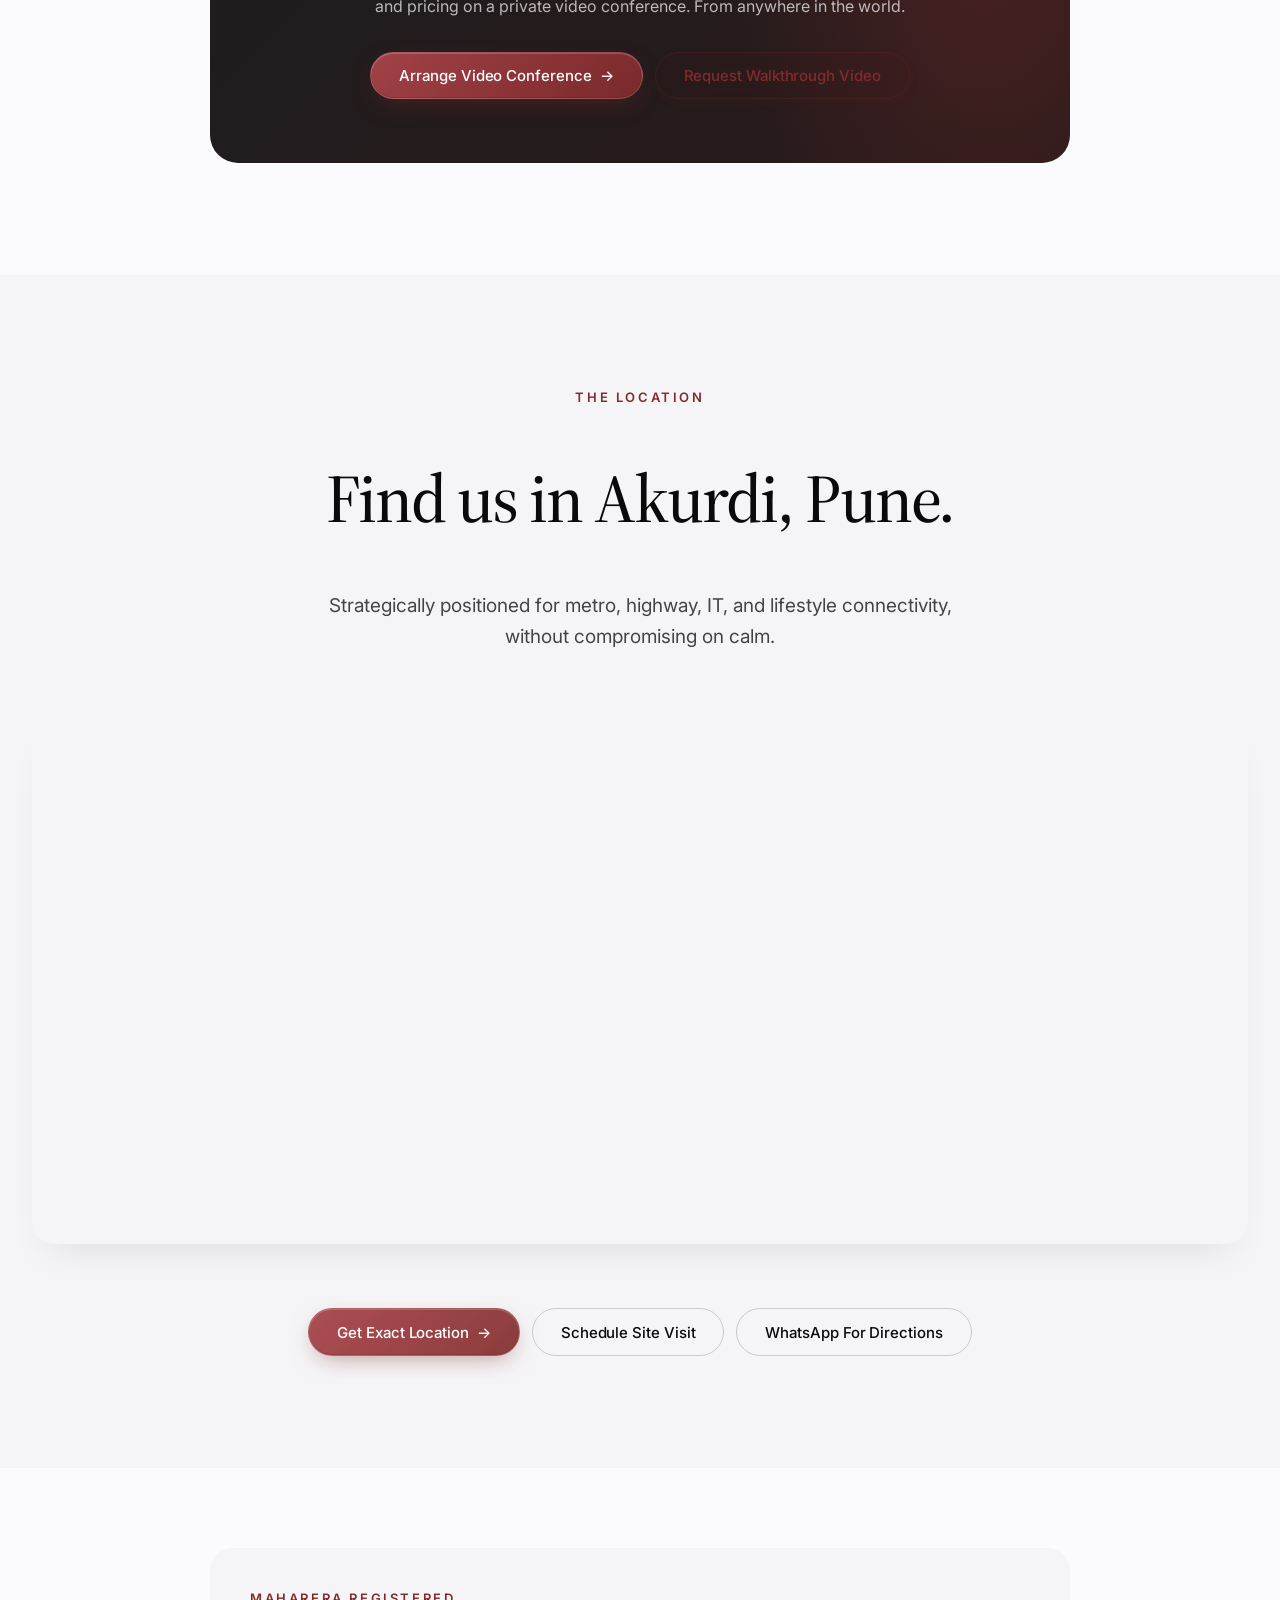
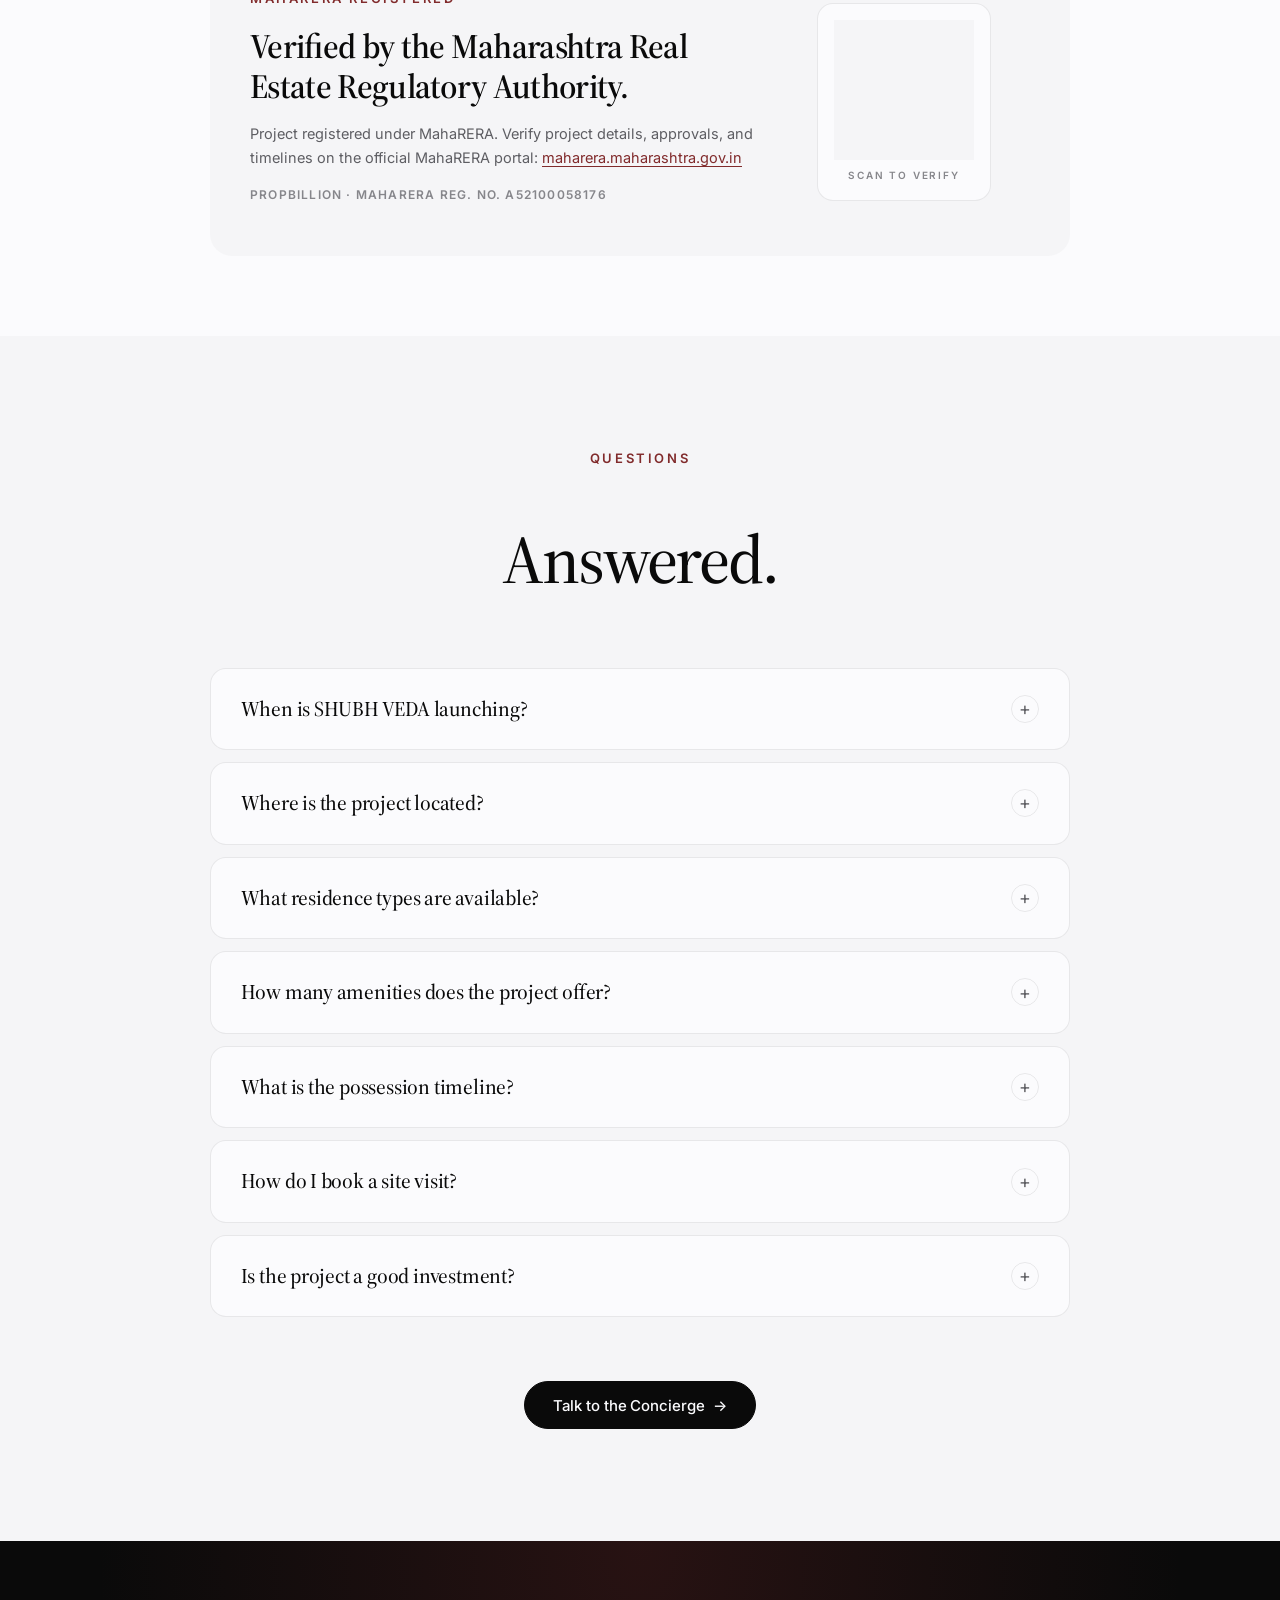
==== commit 327045b6: "Update index.html" ====
--- a/index.html
+++ b/index.html
@@ -971,6 +971,7 @@
   </p>
 
   <p style="font-size: 11.5px; color: var(--slate-light); margin-top: 1.5rem; text-align: center;">© 2026 PROPBILLION. All rights reserved.</p>
+  <p style="font-size: 11.5px; color: var(--slate-light); margin-top: 0.5rem; text-align: center;"><a href="/privacy-policy.html" style="color: var(--slate-light); text-decoration: underline;">Privacy Policy</a></p>
 </footer>
 
 <!-- ============================ FLOATING CALL BUTTON ============================ -->
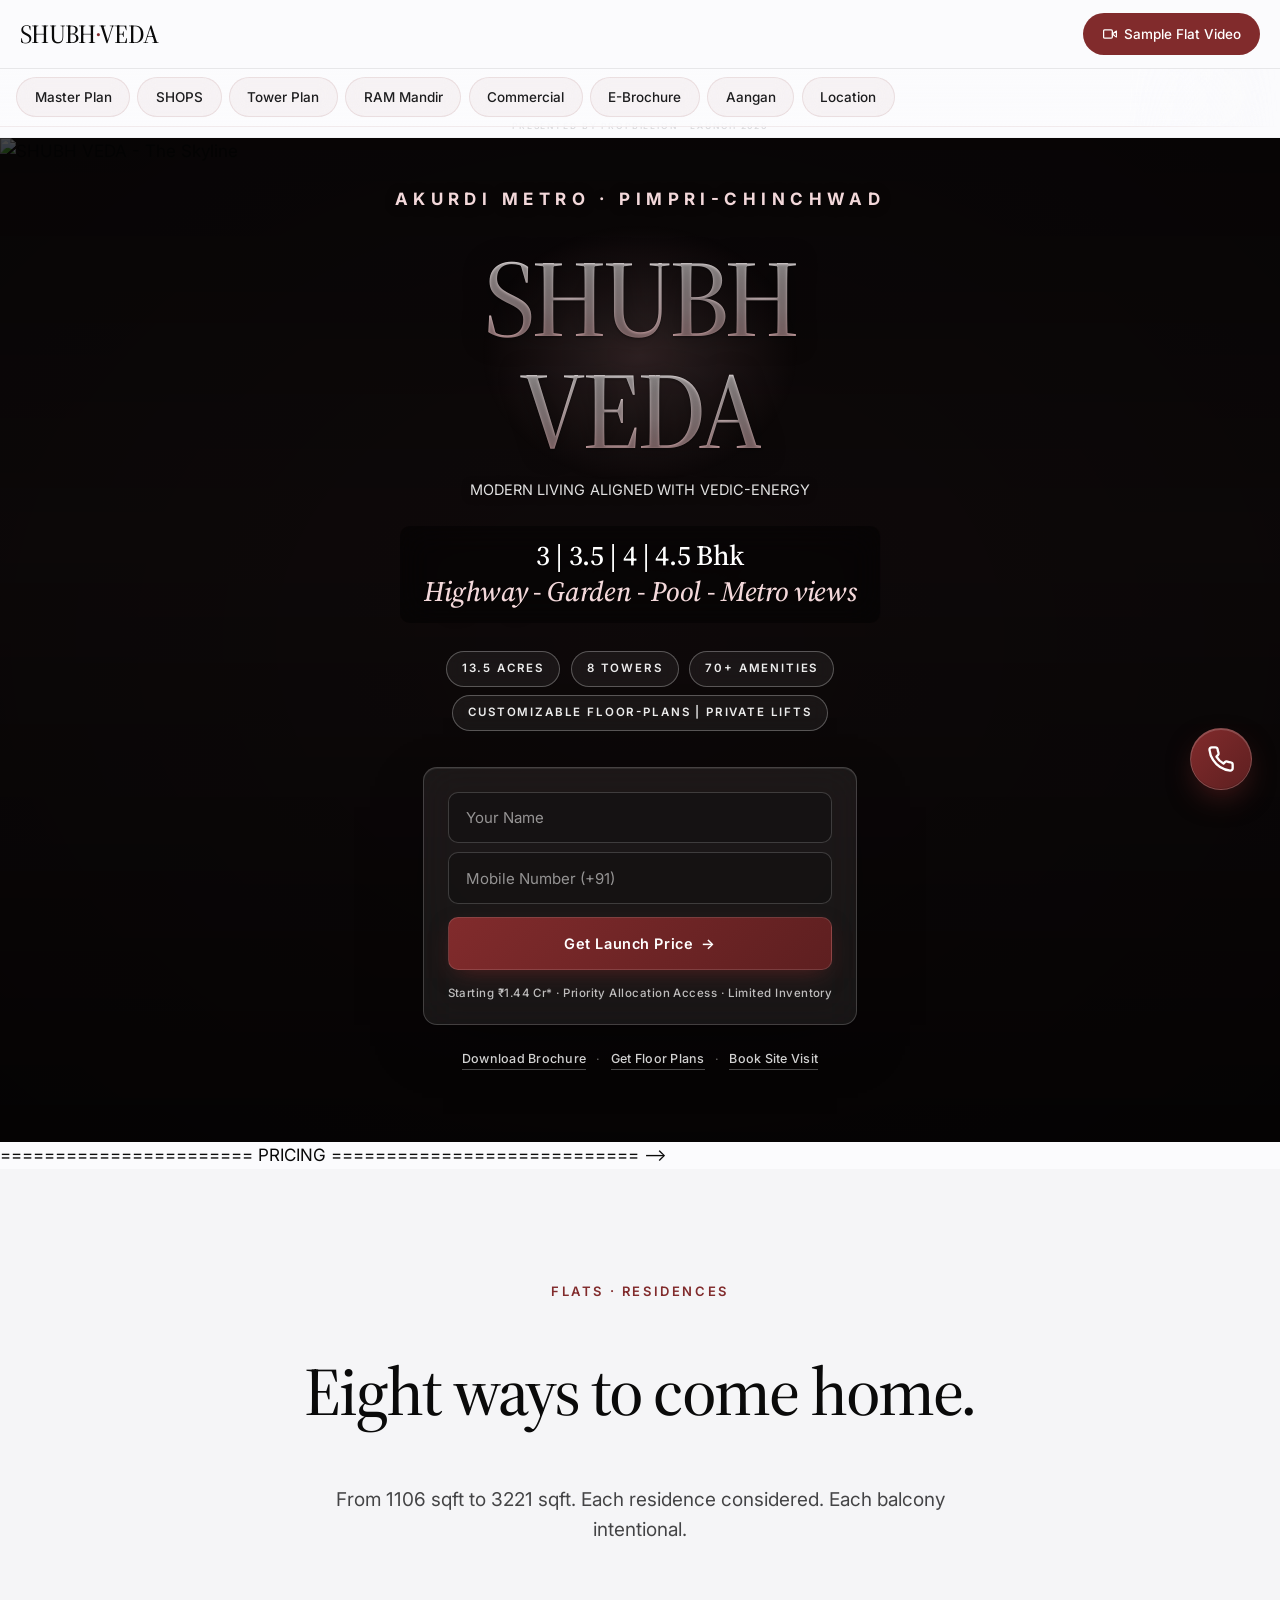
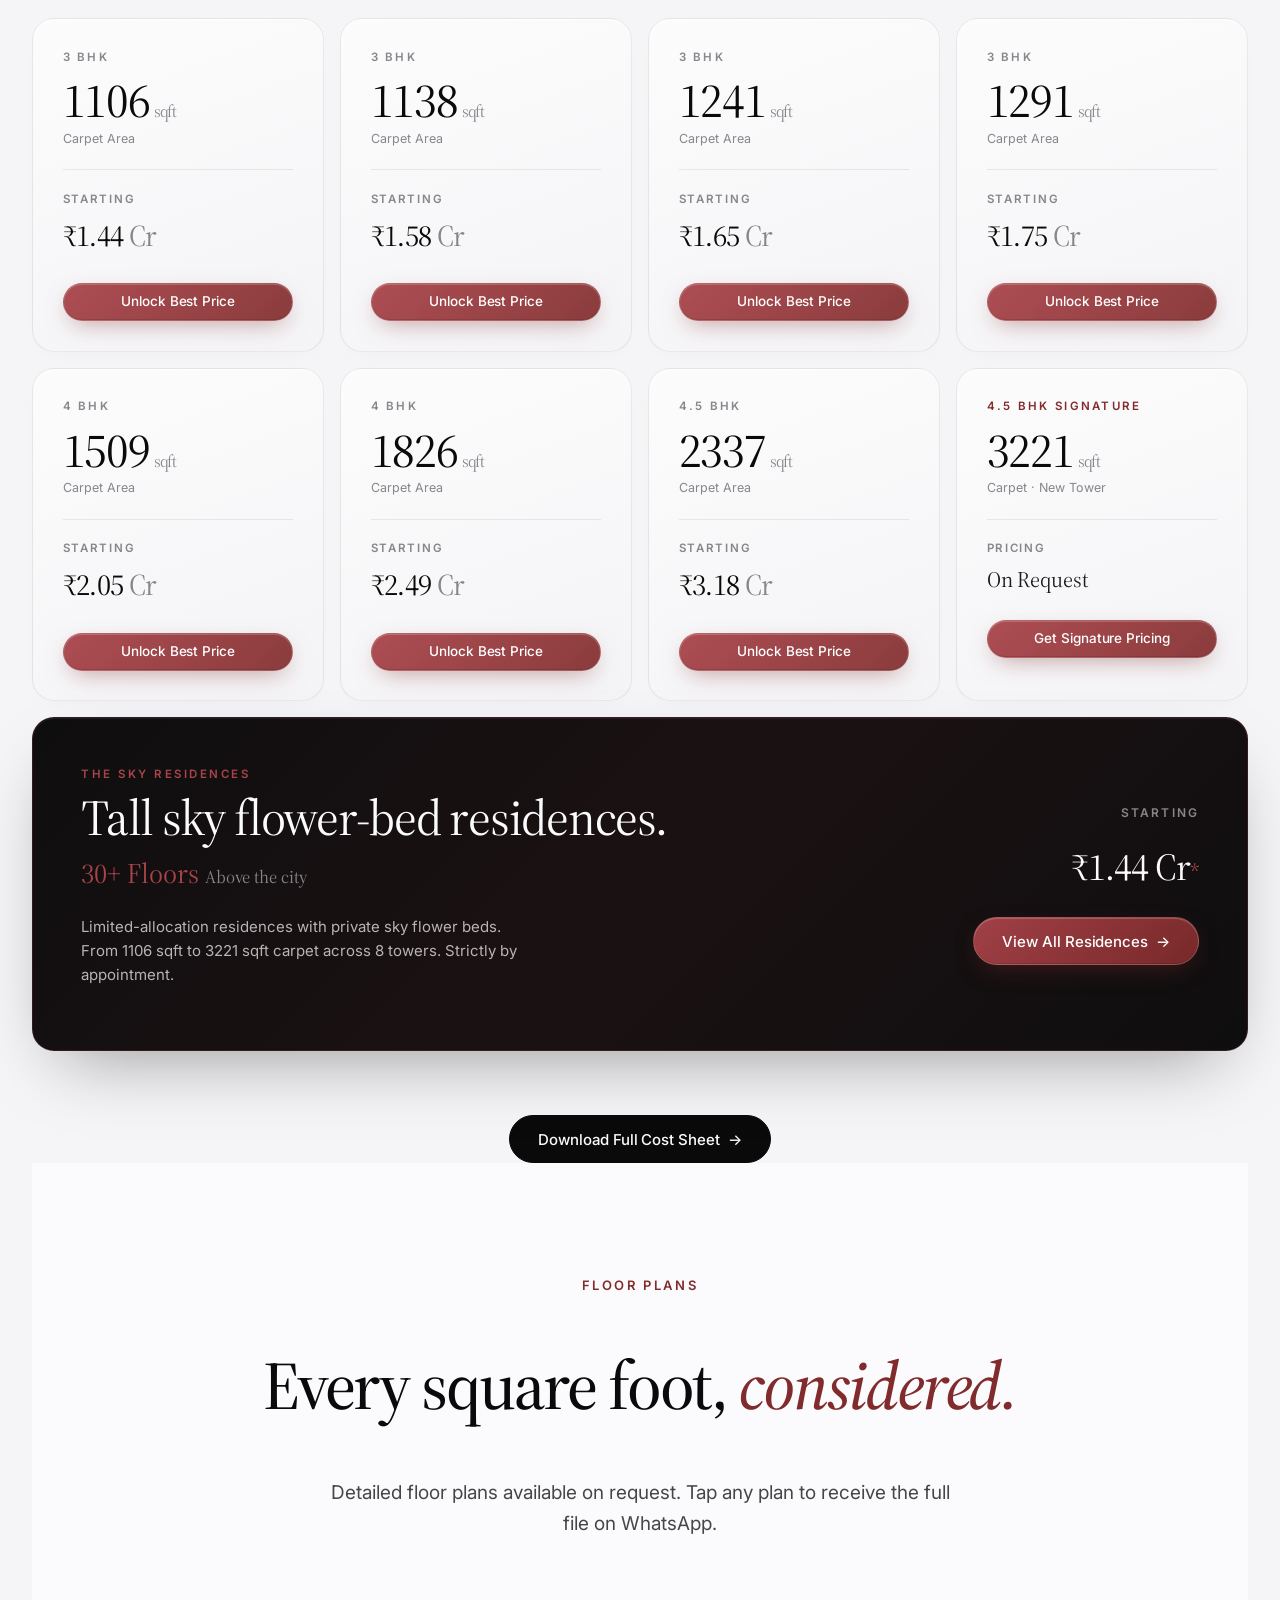
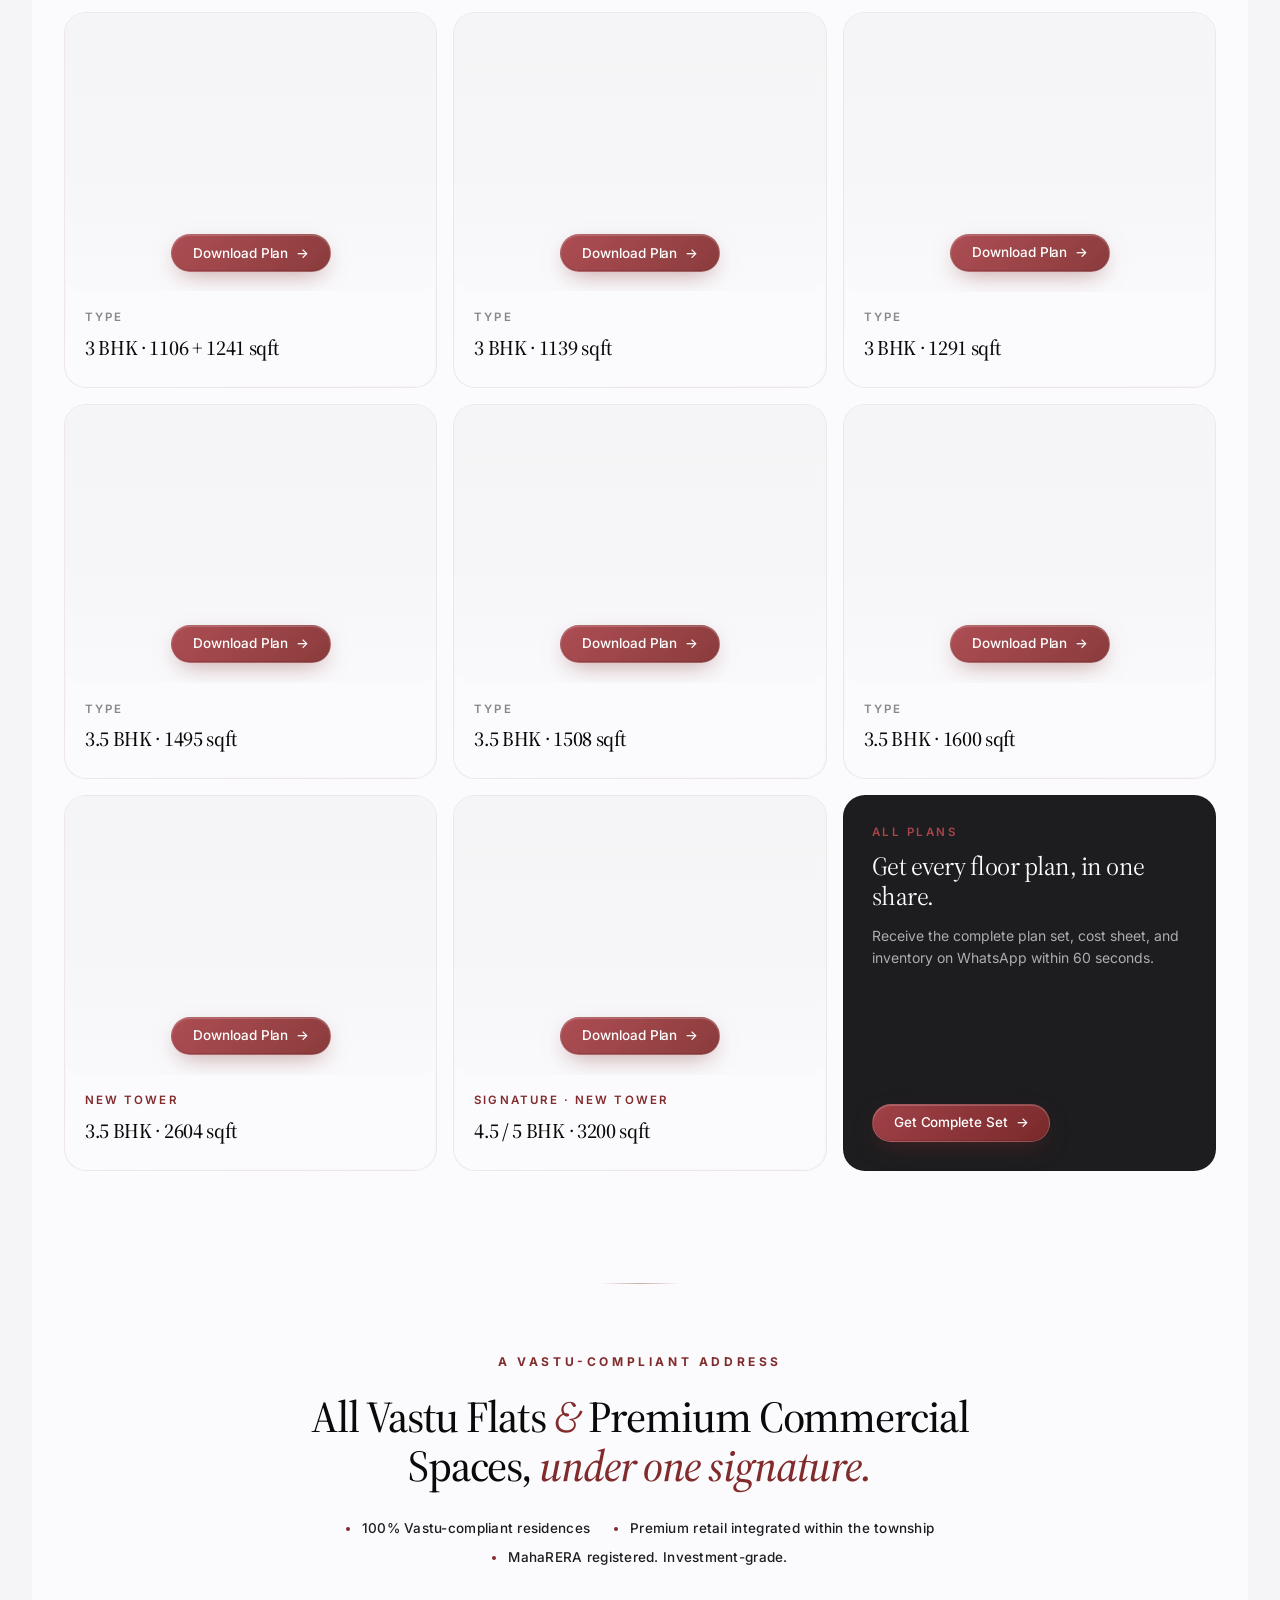
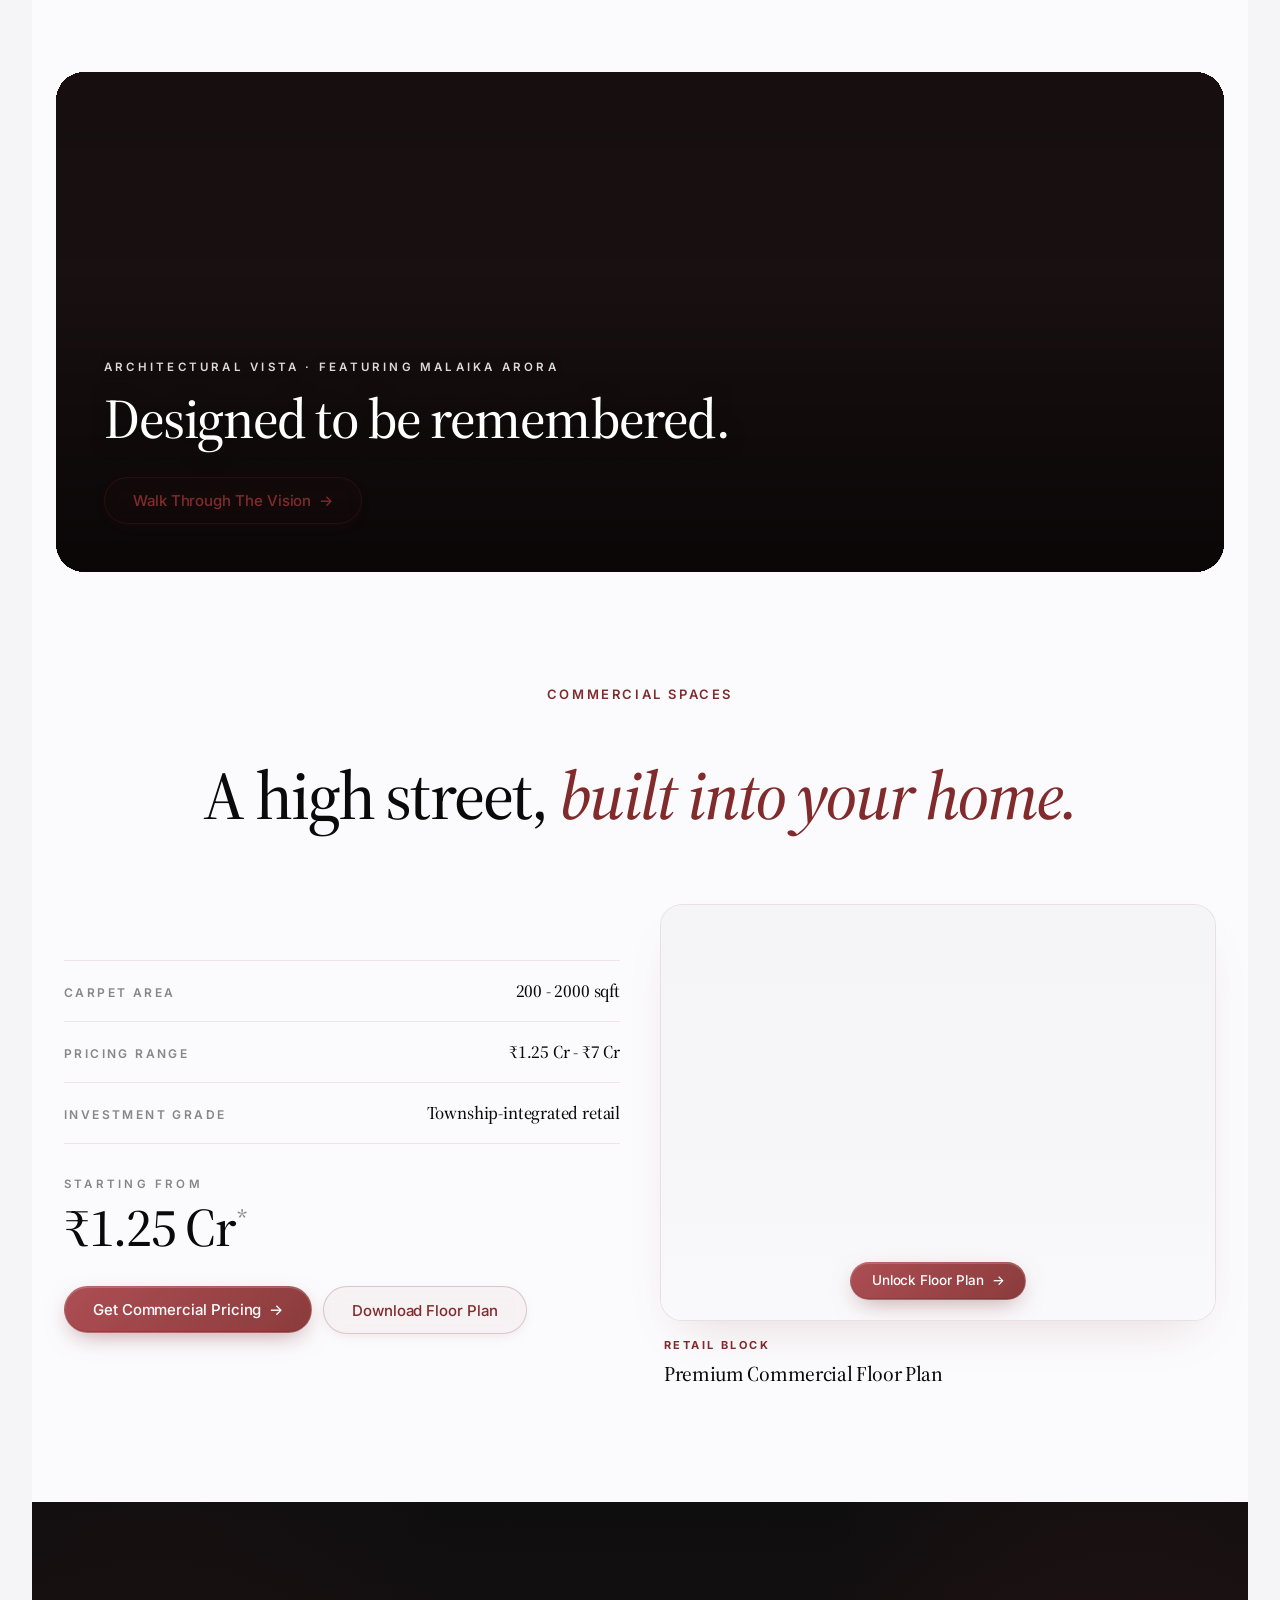
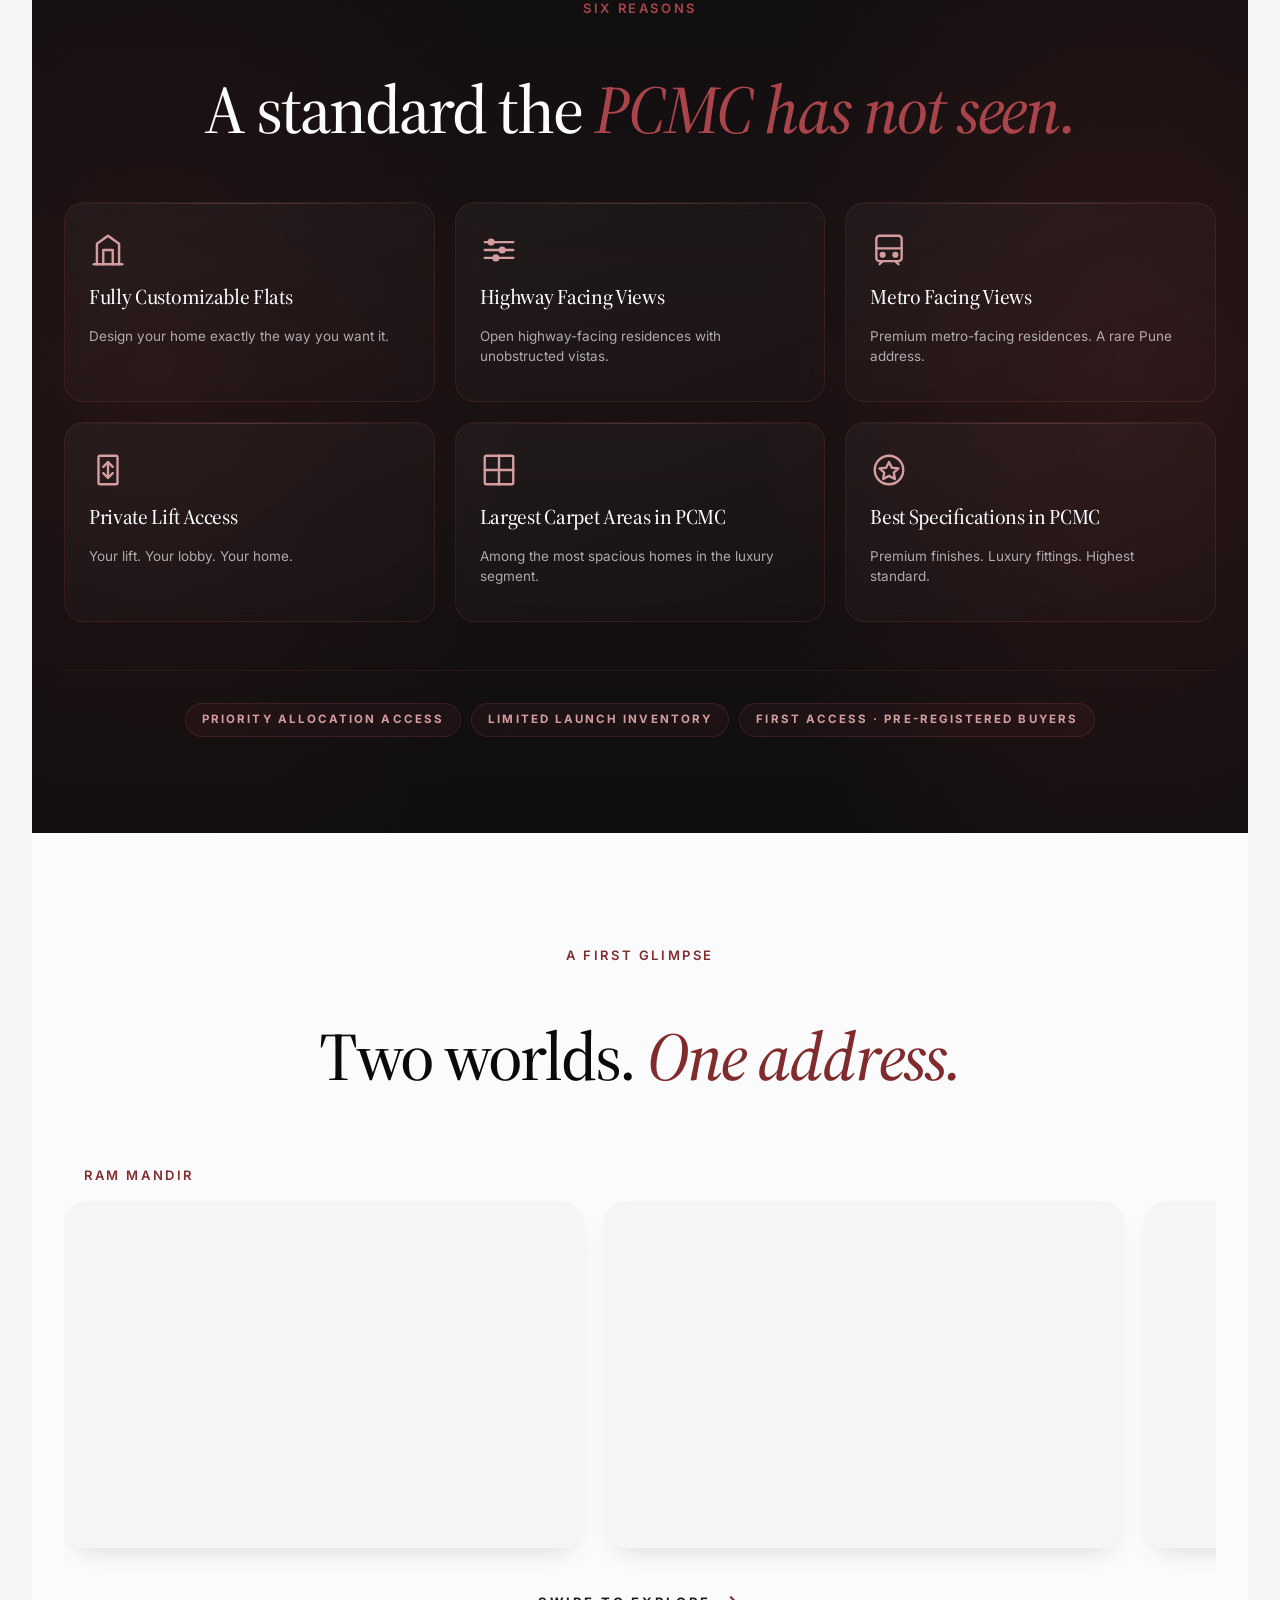
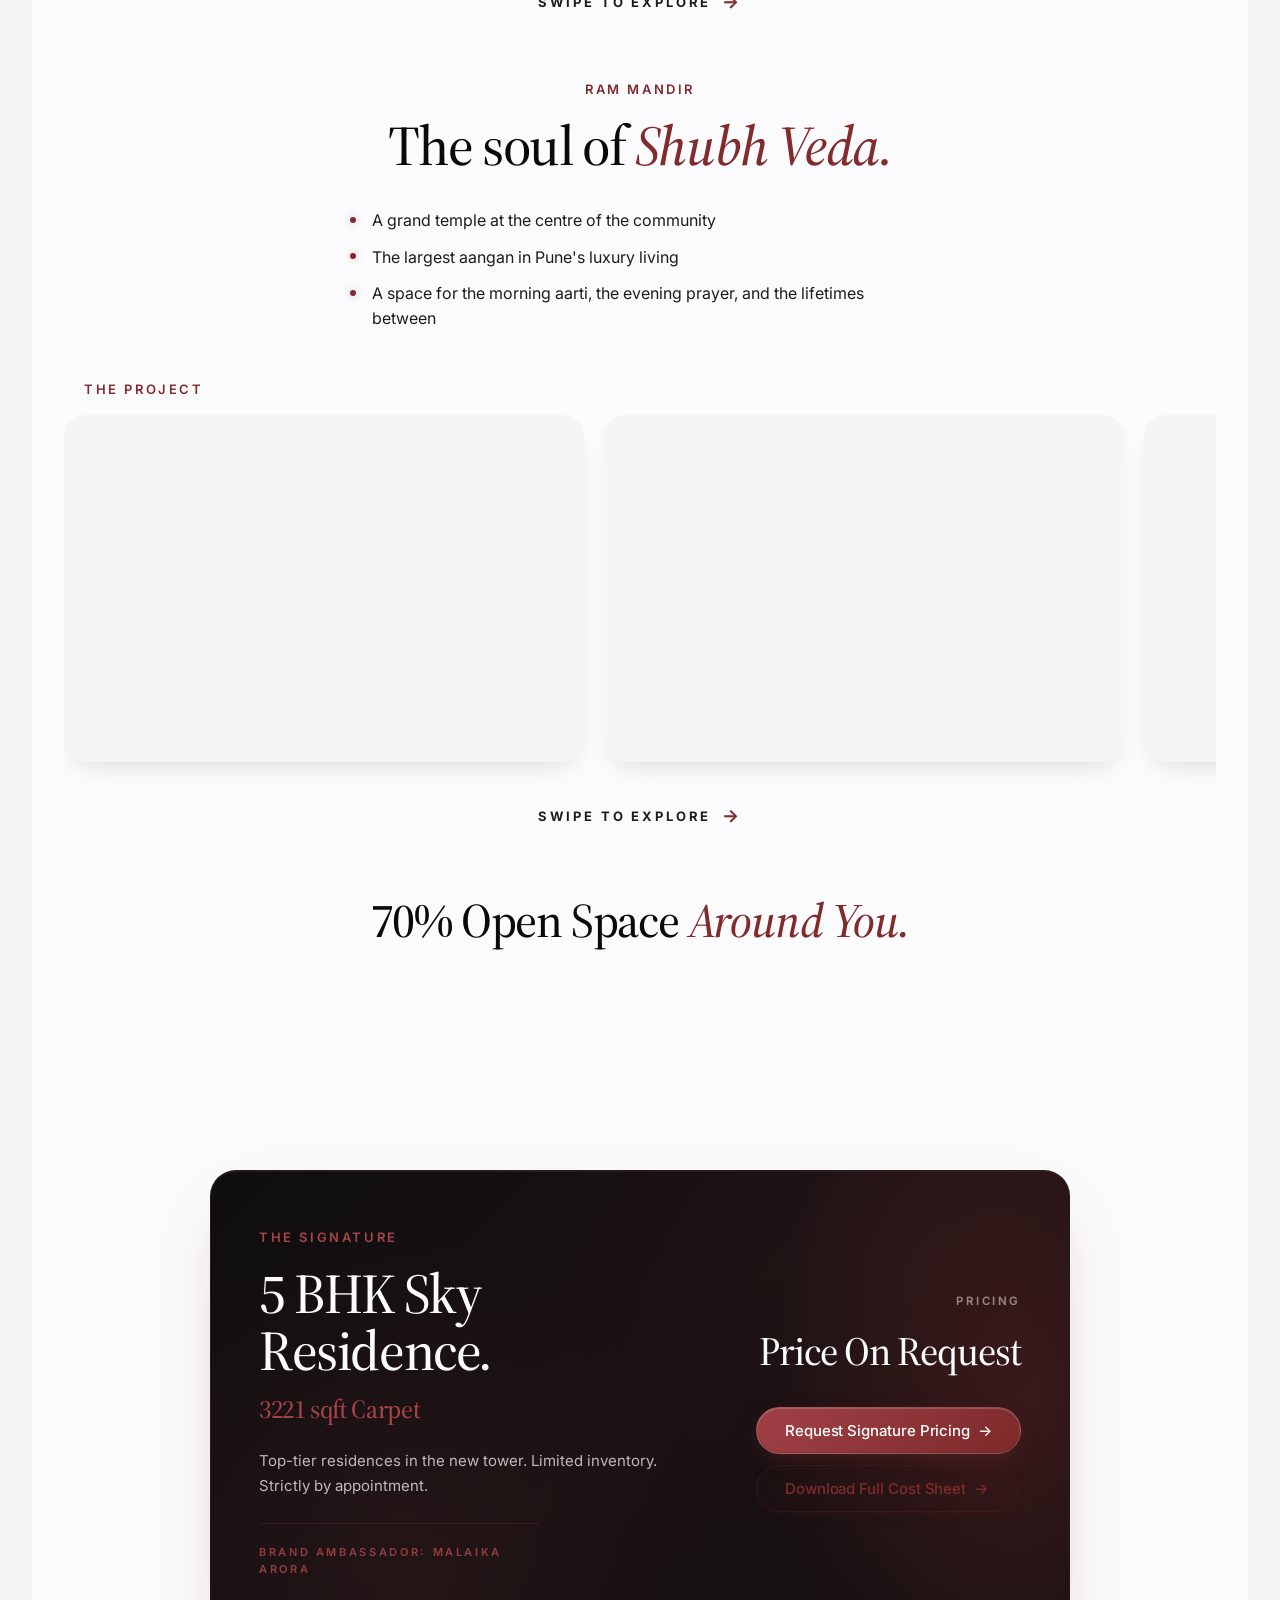
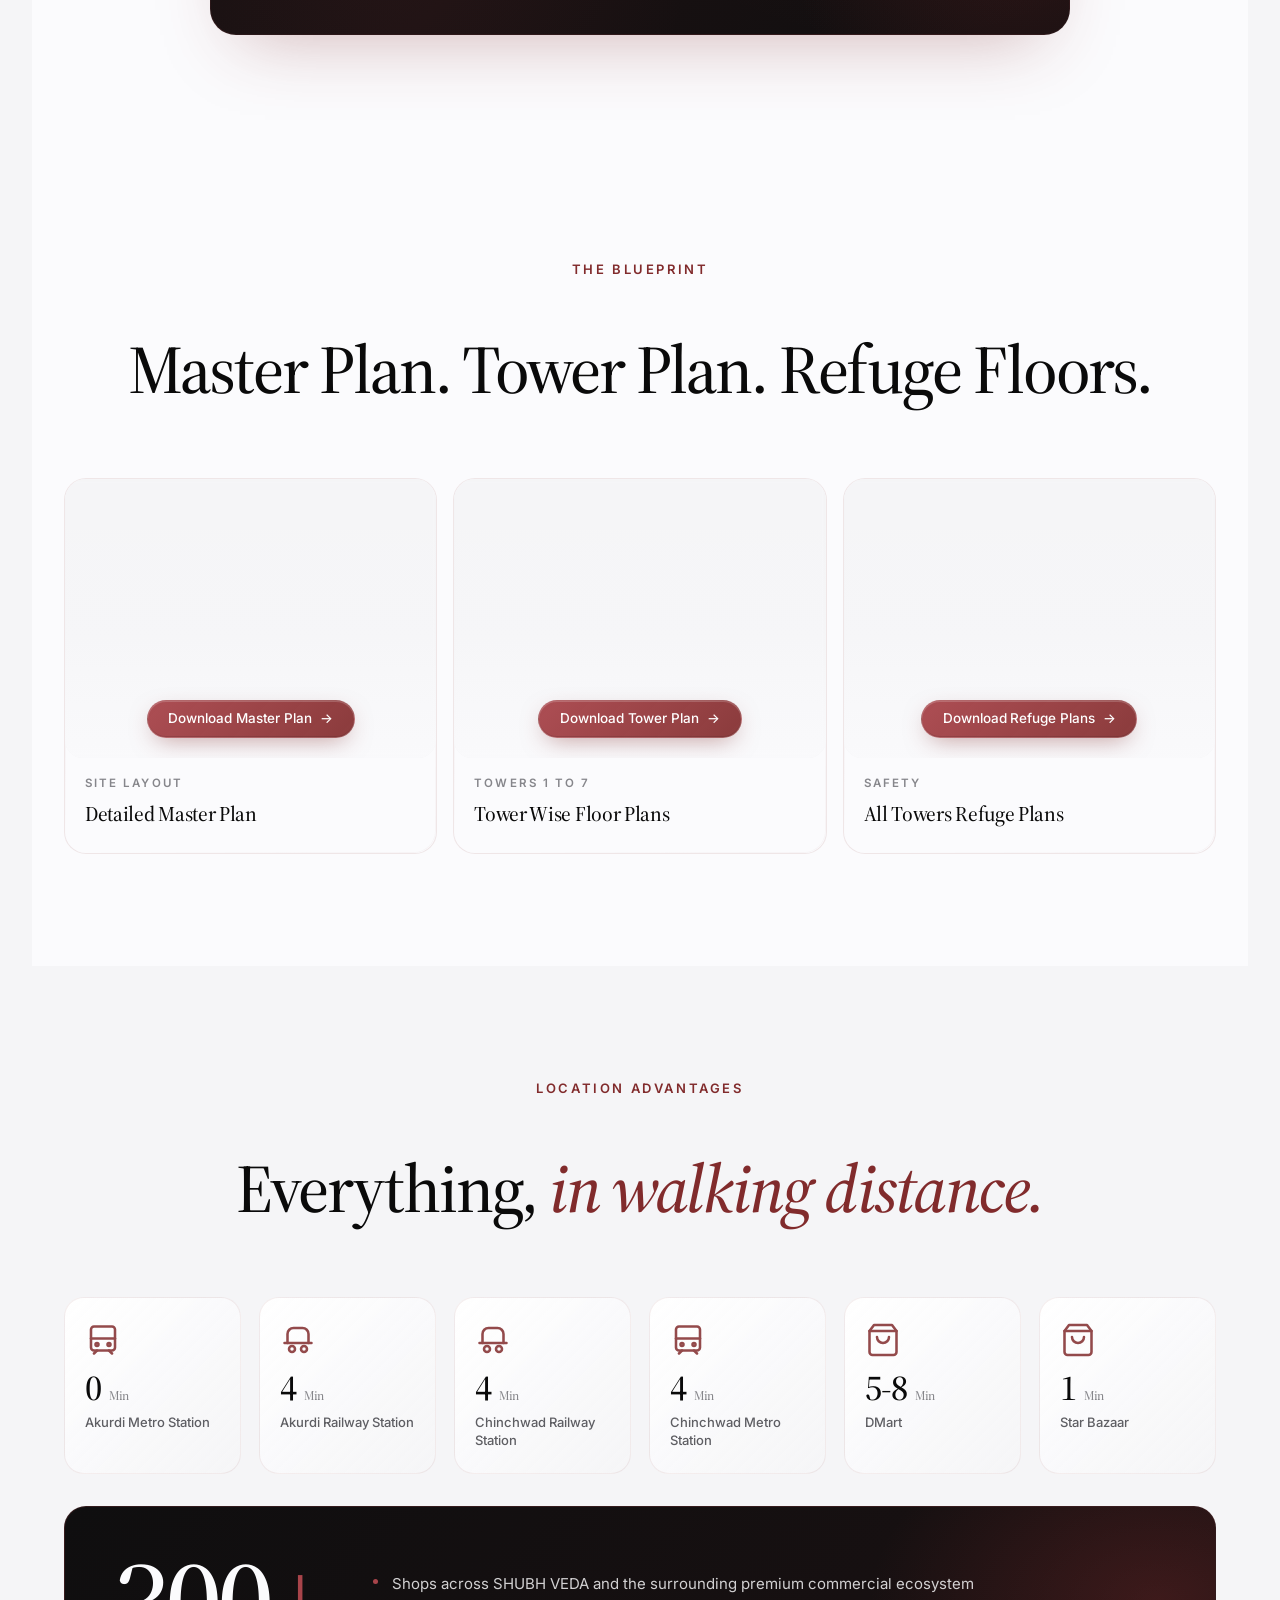
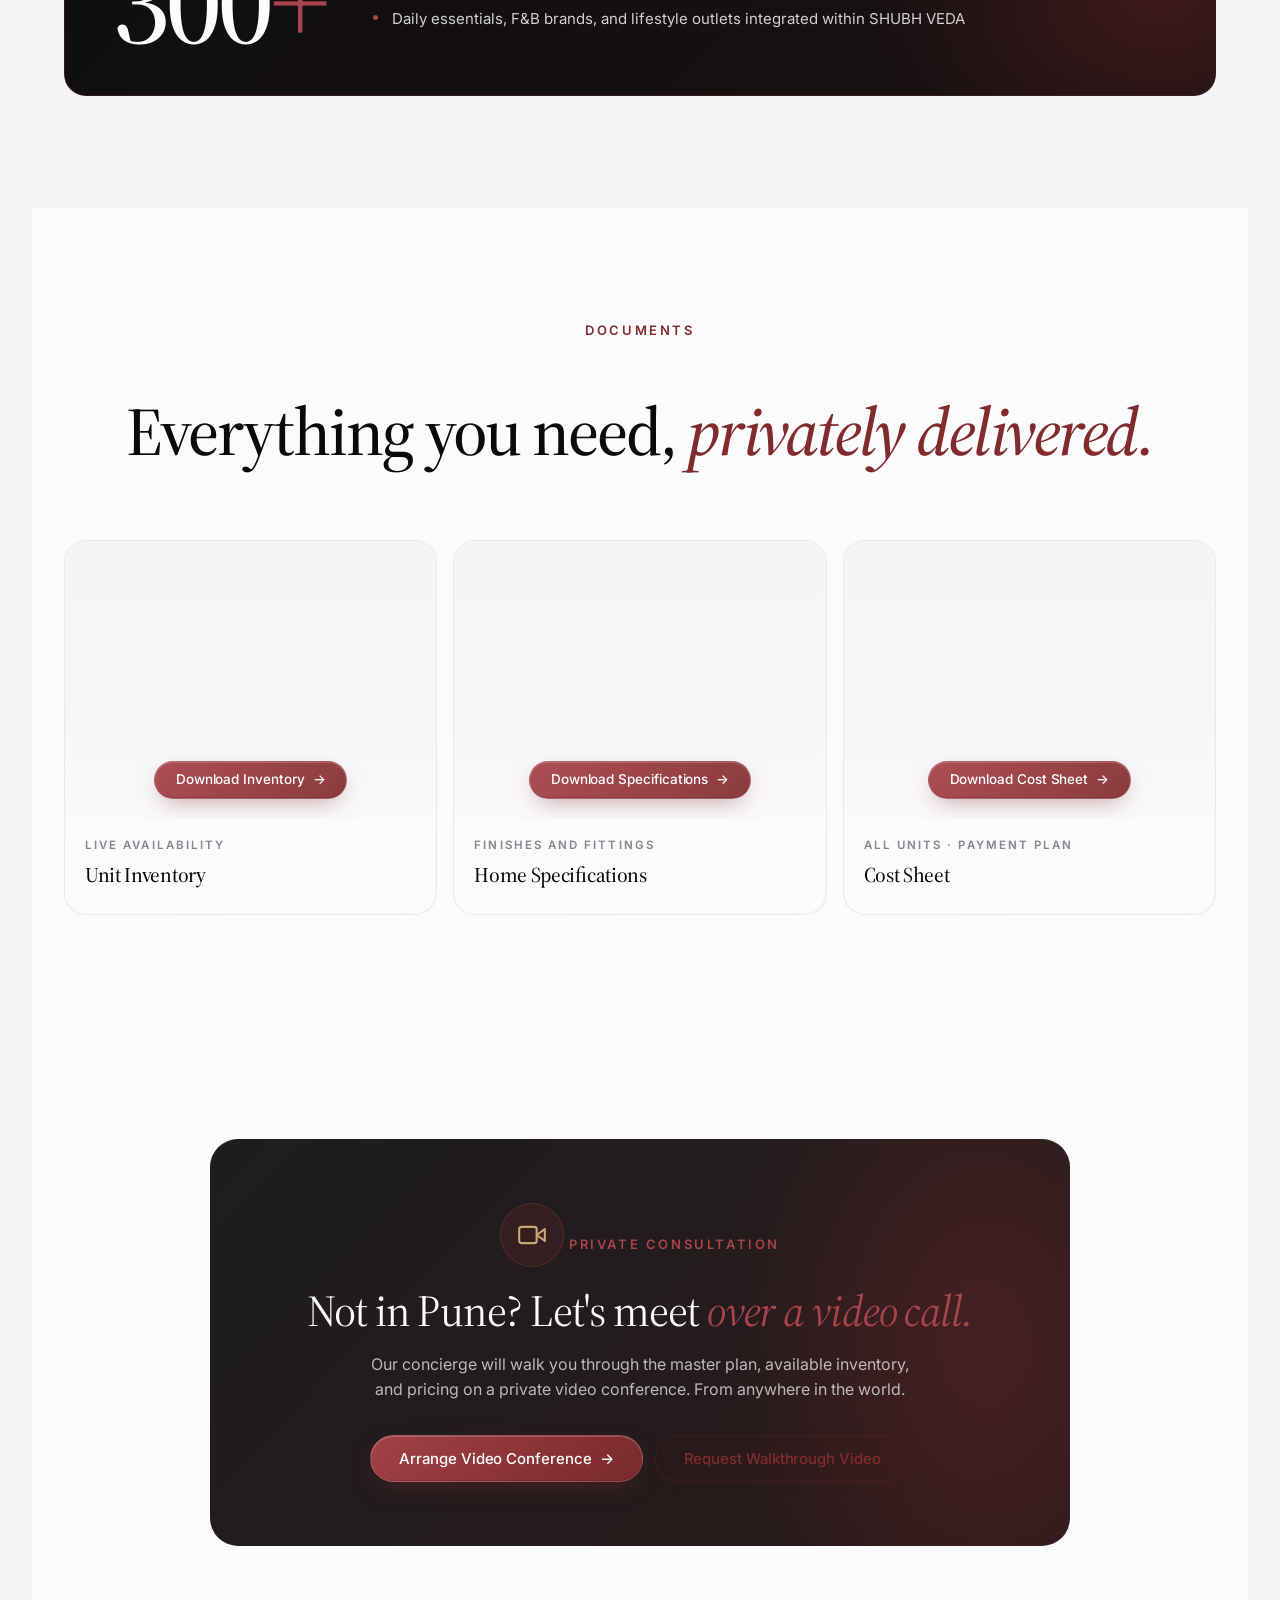
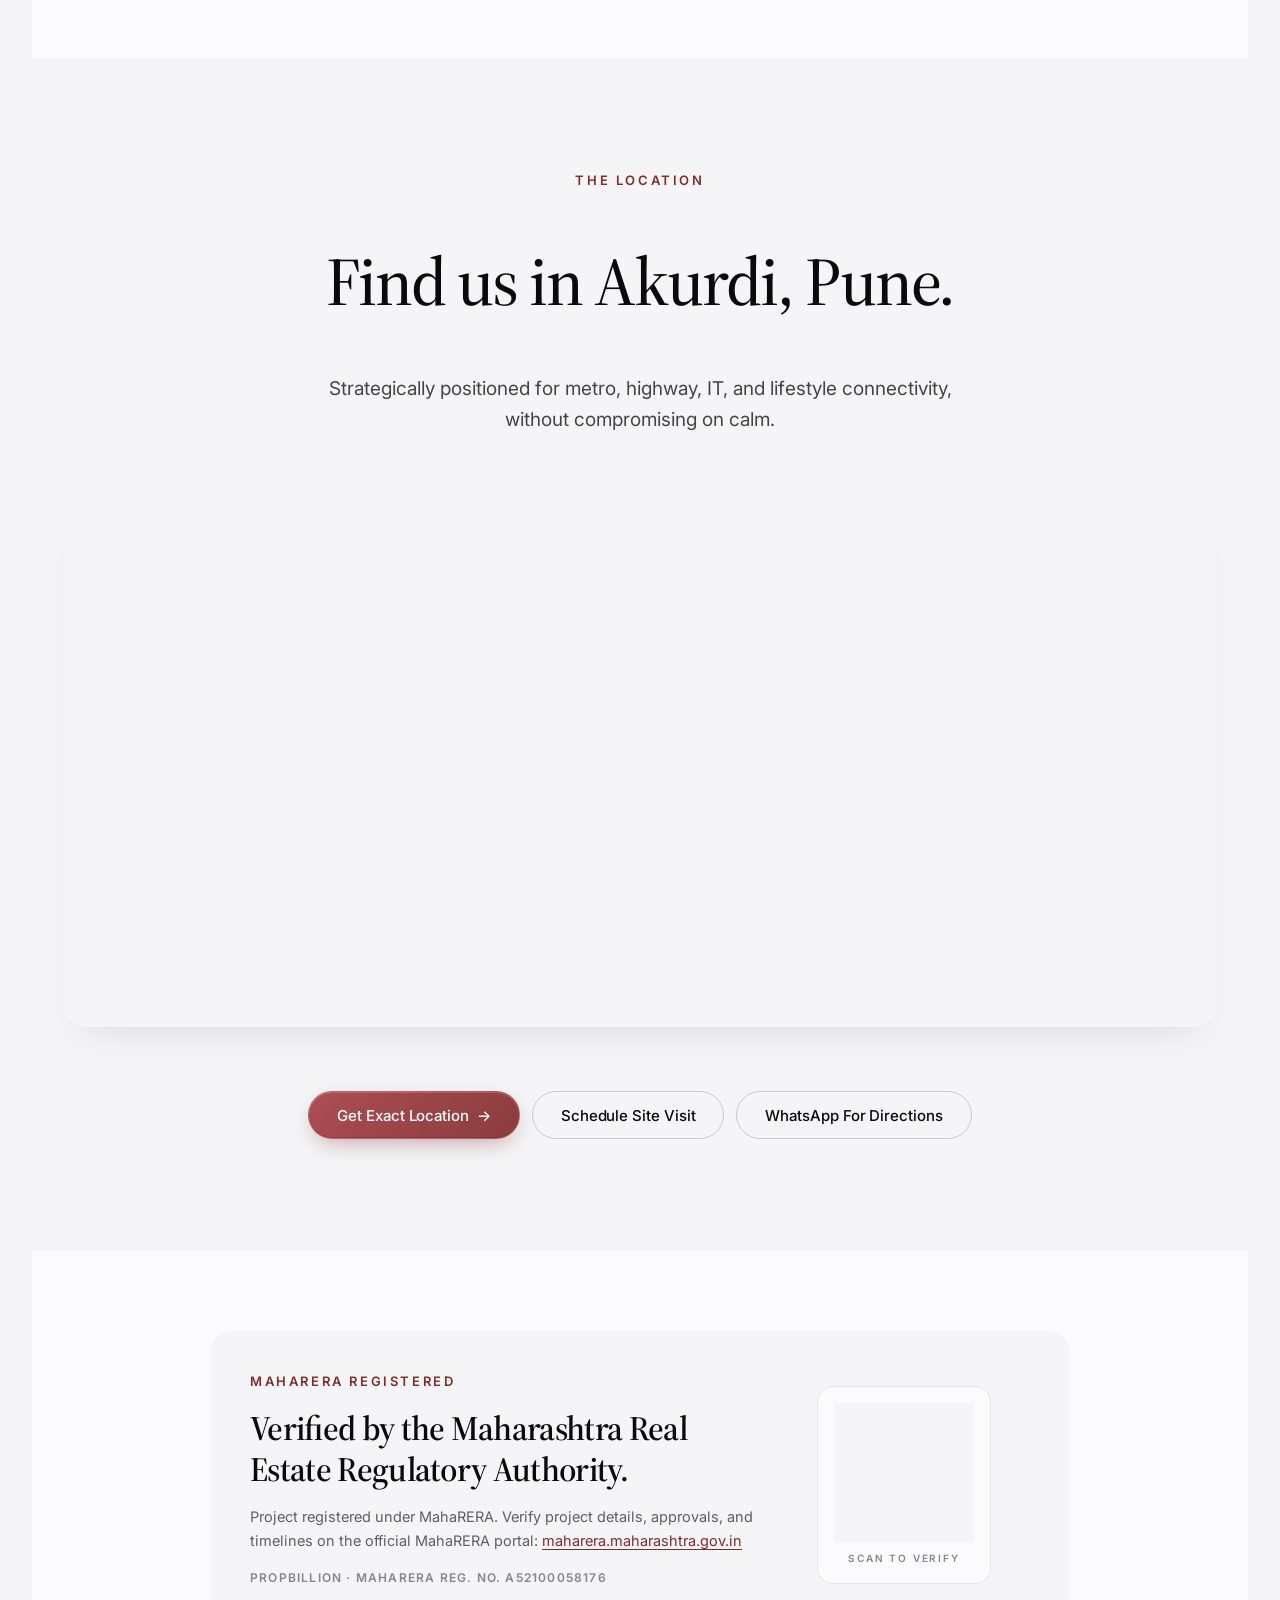
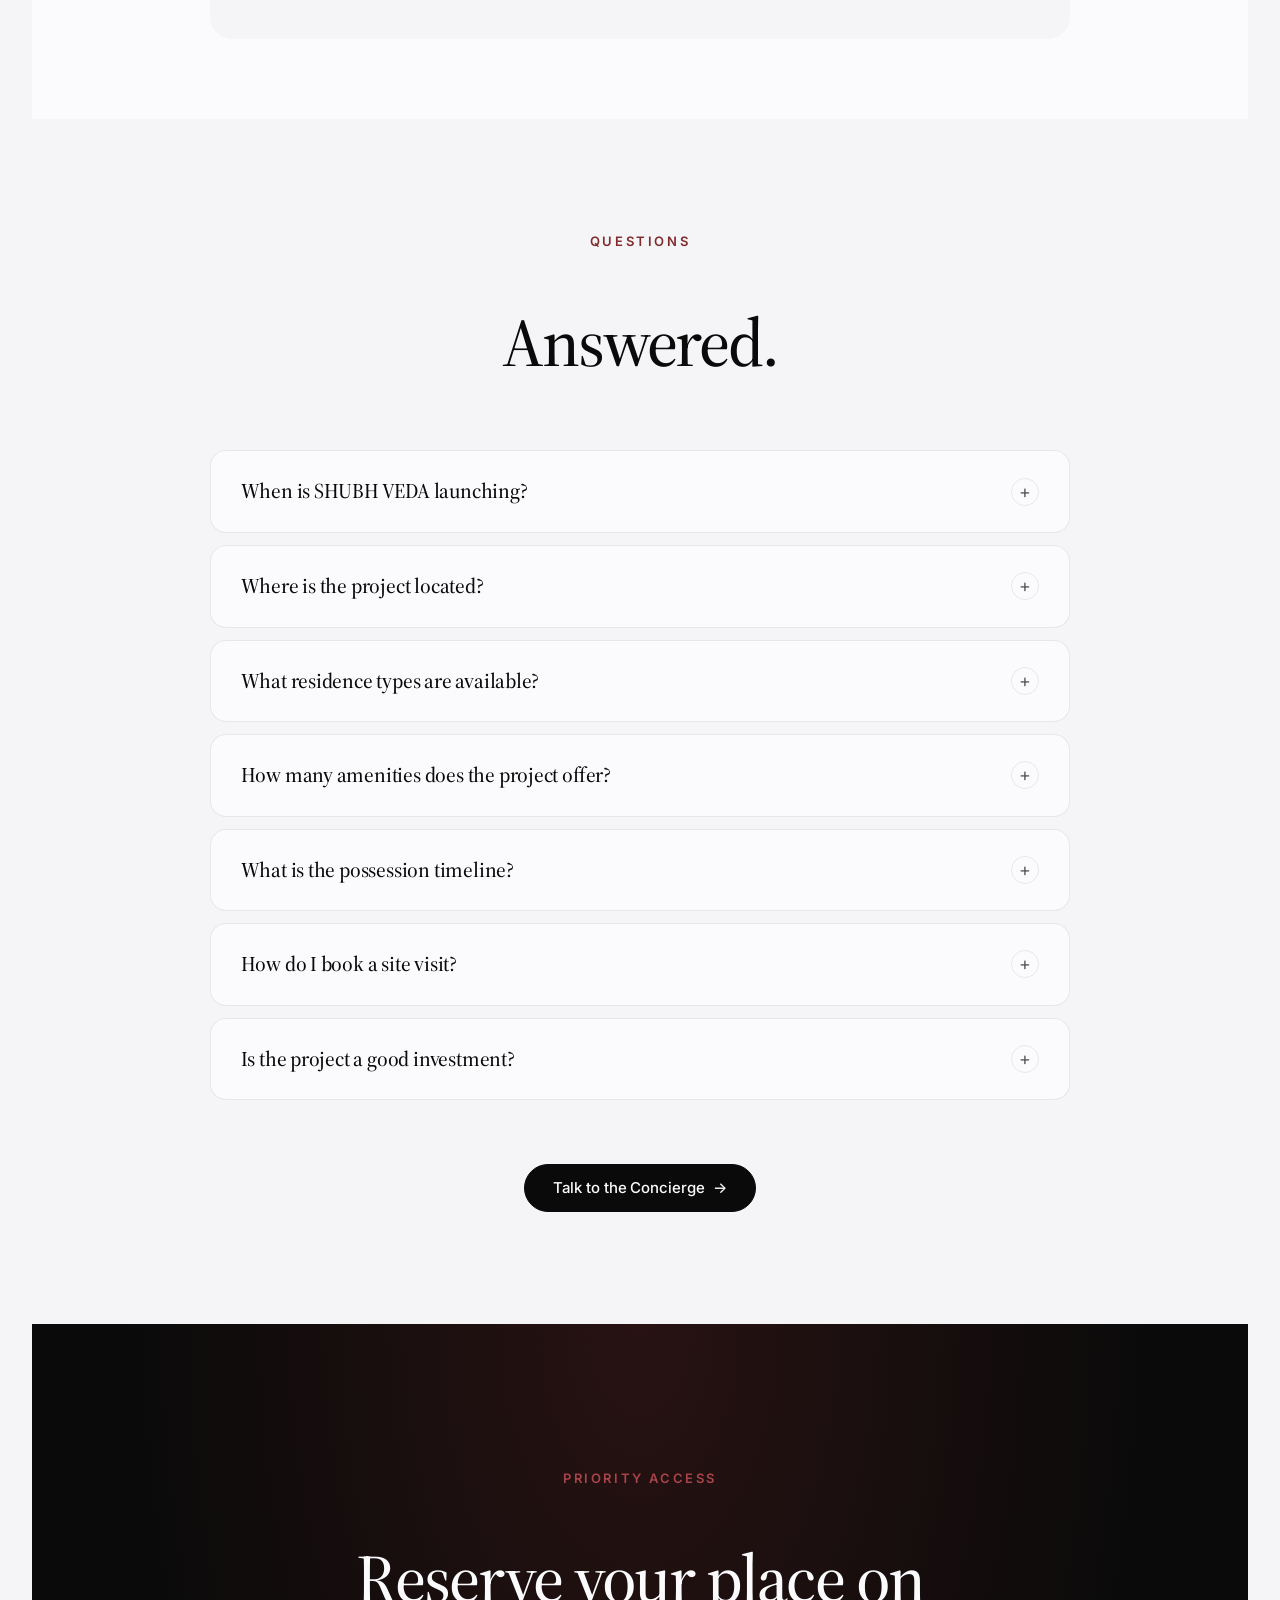
==== commit f9f6adde: "Update index.html" ====
--- a/index.html
+++ b/index.html
@@ -135,7 +135,246 @@
     </div>
   </div>
 </section>
-
+======================= PRICING ============================ -->
+<section id="configurations" class="section bg-mist">
+  <div class="container">
+    <div class="section-head">
+      <span class="eyebrow reveal">Flats · Residences</span>
+      <h2 class="h-section reveal reveal-d1">Eight ways to come home.</h2>
+      <p class="lead mt-md reveal reveal-d2" style="max-width: 640px; margin-left: auto; margin-right: auto;">
+        From 1106 sqft to 3221 sqft. Each residence considered. Each balcony intentional.
+      </p>
+    </div>
+
+    <div class="price-grid">
+      <div class="price-card reveal">
+        <div class="pc-type">3 BHK</div>
+        <div class="pc-size">1106<span class="u">sqft</span></div>
+        <div class="pc-sub">Carpet Area</div>
+        <div class="pc-divider"></div>
+        <div class="pc-starts">Starting</div>
+        <div class="pc-price">₹1.44 <span class="u">Cr</span></div>
+        <a href="https://wa.me/918857090799?text=Unlock%20best%20price%20for%203BHK%201106%20sqft%20Shubh%20Veda" target="_blank" rel="noopener" class="btn btn-glass-brand btn-block btn-sm" style="margin-top: 1.5rem;">Unlock Best Price</a>
+      </div>
+
+      <div class="price-card reveal reveal-d1">
+        <div class="pc-type">3 BHK</div>
+        <div class="pc-size">1138<span class="u">sqft</span></div>
+        <div class="pc-sub">Carpet Area</div>
+        <div class="pc-divider"></div>
+        <div class="pc-starts">Starting</div>
+        <div class="pc-price">₹1.58 <span class="u">Cr</span></div>
+        <a href="https://wa.me/918857090799?text=Unlock%20best%20price%20for%203BHK%201138%20sqft%20Shubh%20Veda" target="_blank" rel="noopener" class="btn btn-glass-brand btn-block btn-sm" style="margin-top: 1.5rem;">Unlock Best Price</a>
+      </div>
+
+      <div class="price-card reveal reveal-d2">
+        <div class="pc-type">3 BHK</div>
+        <div class="pc-size">1241<span class="u">sqft</span></div>
+        <div class="pc-sub">Carpet Area</div>
+        <div class="pc-divider"></div>
+        <div class="pc-starts">Starting</div>
+        <div class="pc-price">₹1.65 <span class="u">Cr</span></div>
+        <a href="https://wa.me/918857090799?text=Unlock%20best%20price%20for%203BHK%201241%20sqft%20Shubh%20Veda" target="_blank" rel="noopener" class="btn btn-glass-brand btn-block btn-sm" style="margin-top: 1.5rem;">Unlock Best Price</a>
+      </div>
+
+      <div class="price-card reveal reveal-d3">
+        <div class="pc-type">3 BHK</div>
+        <div class="pc-size">1291<span class="u">sqft</span></div>
+        <div class="pc-sub">Carpet Area</div>
+        <div class="pc-divider"></div>
+        <div class="pc-starts">Starting</div>
+        <div class="pc-price">₹1.75 <span class="u">Cr</span></div>
+        <a href="https://wa.me/918857090799?text=Unlock%20best%20price%20for%203BHK%201291%20sqft%20Shubh%20Veda" target="_blank" rel="noopener" class="btn btn-glass-brand btn-block btn-sm" style="margin-top: 1.5rem;">Unlock Best Price</a>
+      </div>
+
+      <div class="price-card reveal">
+        <div class="pc-type">4 BHK</div>
+        <div class="pc-size">1509<span class="u">sqft</span></div>
+        <div class="pc-sub">Carpet Area</div>
+        <div class="pc-divider"></div>
+        <div class="pc-starts">Starting</div>
+        <div class="pc-price">₹2.05 <span class="u">Cr</span></div>
+        <a href="https://wa.me/918857090799?text=Unlock%20best%20price%20for%204BHK%201509%20sqft%20Shubh%20Veda" target="_blank" rel="noopener" class="btn btn-glass-brand btn-block btn-sm" style="margin-top: 1.5rem;">Unlock Best Price</a>
+      </div>
+
+      <div class="price-card reveal reveal-d1">
+        <div class="pc-type">4 BHK</div>
+        <div class="pc-size">1826<span class="u">sqft</span></div>
+        <div class="pc-sub">Carpet Area</div>
+        <div class="pc-divider"></div>
+        <div class="pc-starts">Starting</div>
+        <div class="pc-price">₹2.49 <span class="u">Cr</span></div>
+        <a href="https://wa.me/918857090799?text=Unlock%20best%20price%20for%204BHK%201826%20sqft%20Shubh%20Veda" target="_blank" rel="noopener" class="btn btn-glass-brand btn-block btn-sm" style="margin-top: 1.5rem;">Unlock Best Price</a>
+      </div>
+
+      <div class="price-card reveal reveal-d2">
+        <div class="pc-type">4.5 BHK</div>
+        <div class="pc-size">2337<span class="u">sqft</span></div>
+        <div class="pc-sub">Carpet Area</div>
+        <div class="pc-divider"></div>
+        <div class="pc-starts">Starting</div>
+        <div class="pc-price">₹3.18 <span class="u">Cr</span></div>
+        <a href="https://wa.me/918857090799?text=Unlock%20best%20price%20for%204.5BHK%202337%20sqft%20Shubh%20Veda" target="_blank" rel="noopener" class="btn btn-glass-brand btn-block btn-sm" style="margin-top: 1.5rem;">Unlock Best Price</a>
+      </div>
+
+      <div class="price-card reveal reveal-d3">
+        <div class="pc-type signature">4.5 BHK Signature</div>
+        <div class="pc-size">3221<span class="u">sqft</span></div>
+        <div class="pc-sub">Carpet · New Tower</div>
+        <div class="pc-divider"></div>
+        <div class="pc-starts">Pricing</div>
+        <div class="pc-por">On Request</div>
+        <a href="https://wa.me/918857090799?text=I%20want%20Signature%20pricing%20for%204.5BHK%203221%20sqft%20Shubh%20Veda" target="_blank" rel="noopener" class="btn btn-glass-brand btn-block btn-sm" style="margin-top: 1.5rem;">Get Signature Pricing</a>
+      </div>
+
+      <div class="signature-card reveal">
+        <div>
+          <div class="label">The Sky Residences</div>
+          <h3>Tall sky flower-bed residences.</h3>
+          <div class="area">30+ Floors <span style="color: var(--slate-light); font-size: 18px;">Above the city</span></div>
+          <p class="desc">Limited-allocation residences with private sky flower beds. From 1106 sqft to 3221 sqft carpet across 8 towers. Strictly by appointment.</p>
+        </div>
+        <div class="price-side">
+          <div class="l">Starting</div>
+          <div class="p">₹1.44 Cr<span style="color: var(--brand-light); font-size: 0.6em;">*</span></div>
+          <a href="https://wa.me/918857090799?text=I%20want%20the%20Shubh%20Veda%20signature%20pricing%20deck" target="_blank" rel="noopener" class="btn btn-glass-brand" style="margin-top: 0.25rem;">View All Residences <span>→</span></a>
+        </div>
+      </div>
+    </div>
+
+    <div class="text-center mt-xl">
+      <a href="https://wa.me/918857090799?text=Send%20me%20the%20complete%20Shubh%20Veda%20cost%20sheet" target="_blank" rel="noopener" class="btn btn-ink">Download Full Cost Sheet <span>→</span></a>
+    </div>
+
+    <!-- ============================ FLOOR PLANS ============================ -->
+<section id="plans" class="section bg-bone">
+  <div class="container">
+    <div class="section-head">
+      <span class="eyebrow reveal">Floor Plans</span>
+      <h2 class="h-section reveal reveal-d1">Every square foot, <em class="italic text-brand">considered.</em></h2>
+      <p class="lead mt-md reveal reveal-d2" style="max-width: 640px; margin-left: auto; margin-right: auto;">
+        Detailed floor plans available on request. Tap any plan to receive the full file on WhatsApp.
+      </p>
+    </div>
+
+    <div class="plan-grid">
+      <div class="plan-card reveal">
+        <div class="gated">
+          <img src="plan-3bhk-1106-1241.webp" alt="3 BHK 1106 / 1241 sqft floor plan" width="800" height="600" loading="lazy" decoding="async">
+          <div class="gated-cta">
+            <a href="https://wa.me/918857090799?text=Send%20me%203%20BHK%201106%20and%201241%20sqft%20floor%20plan%20Shubh%20Veda" target="_blank" rel="noopener" class="btn btn-glass-brand btn-sm">Download Plan <span>→</span></a>
+          </div>
+        </div>
+        <div class="meta">
+          <div class="t">Type</div>
+          <div class="name">3 BHK · 1106 + 1241 sqft</div>
+        </div>
+      </div>
+
+      <div class="plan-card reveal reveal-d1">
+        <div class="gated">
+          <img src="plan-3bhk-1139.webp" alt="3 BHK 1139 sqft floor plan" width="800" height="600" loading="lazy" decoding="async">
+          <div class="gated-cta">
+            <a href="https://wa.me/918857090799?text=Send%20me%203%20BHK%201139%20sqft%20floor%20plan%20Shubh%20Veda" target="_blank" rel="noopener" class="btn btn-glass-brand btn-sm">Download Plan <span>→</span></a>
+          </div>
+        </div>
+        <div class="meta">
+          <div class="t">Type</div>
+          <div class="name">3 BHK · 1139 sqft</div>
+        </div>
+      </div>
+
+      <div class="plan-card reveal reveal-d2">
+        <div class="gated">
+          <img src="plan-3bhk-1291.webp" alt="3 BHK 1291 sqft floor plan" width="800" height="600" loading="lazy" decoding="async">
+          <div class="gated-cta">
+            <a href="https://wa.me/918857090799?text=Send%20me%203%20BHK%201291%20sqft%20floor%20plan%20Shubh%20Veda" target="_blank" rel="noopener" class="btn btn-glass-brand btn-sm">Download Plan <span>→</span></a>
+          </div>
+        </div>
+        <div class="meta">
+          <div class="t">Type</div>
+          <div class="name">3 BHK · 1291 sqft</div>
+        </div>
+      </div>
+
+      <div class="plan-card reveal">
+        <div class="gated">
+          <img src="plan-35bhk-1495.webp" alt="3.5 BHK 1495 sqft floor plan" width="800" height="600" loading="lazy" decoding="async">
+          <div class="gated-cta">
+            <a href="https://wa.me/918857090799?text=Send%20me%203.5%20BHK%201495%20sqft%20floor%20plan%20Shubh%20Veda" target="_blank" rel="noopener" class="btn btn-glass-brand btn-sm">Download Plan <span>→</span></a>
+          </div>
+        </div>
+        <div class="meta">
+          <div class="t">Type</div>
+          <div class="name">3.5 BHK · 1495 sqft</div>
+        </div>
+      </div>
+
+      <div class="plan-card reveal reveal-d1">
+        <div class="gated">
+          <img src="plan-35bhk-1508.webp" alt="3.5 BHK 1508 sqft floor plan" width="800" height="600" loading="lazy" decoding="async">
+          <div class="gated-cta">
+            <a href="https://wa.me/918857090799?text=Send%20me%203.5%20BHK%201508%20sqft%20floor%20plan%20Shubh%20Veda" target="_blank" rel="noopener" class="btn btn-glass-brand btn-sm">Download Plan <span>→</span></a>
+          </div>
+        </div>
+        <div class="meta">
+          <div class="t">Type</div>
+          <div class="name">3.5 BHK · 1508 sqft</div>
+        </div>
+      </div>
+
+      <div class="plan-card reveal reveal-d2">
+        <div class="gated">
+          <img src="plan-35bhk-1600.webp" alt="3.5 BHK 1600 sqft floor plan" width="800" height="600" loading="lazy" decoding="async">
+          <div class="gated-cta">
+            <a href="https://wa.me/918857090799?text=Send%20me%203.5%20BHK%201600%20sqft%20floor%20plan%20Shubh%20Veda" target="_blank" rel="noopener" class="btn btn-glass-brand btn-sm">Download Plan <span>→</span></a>
+          </div>
+        </div>
+        <div class="meta">
+          <div class="t">Type</div>
+          <div class="name">3.5 BHK · 1600 sqft</div>
+        </div>
+      </div>
+
+      <div class="plan-card reveal">
+        <div class="gated">
+          <img src="plan-35bhk-2604.webp" alt="3.5 BHK 2604 sqft new tower floor plan" width="800" height="600" loading="lazy" decoding="async">
+          <div class="gated-cta">
+            <a href="https://wa.me/918857090799?text=Send%20me%203.5%20BHK%202604%20sqft%20new%20tower%20floor%20plan%20Shubh%20Veda" target="_blank" rel="noopener" class="btn btn-glass-brand btn-sm">Download Plan <span>→</span></a>
+          </div>
+        </div>
+        <div class="meta">
+          <div class="t brand">New Tower</div>
+          <div class="name">3.5 BHK · 2604 sqft</div>
+        </div>
+      </div>
+
+      <div class="plan-card reveal reveal-d1">
+        <div class="gated">
+          <img src="plan-45-5bhk-3200.webp" alt="4.5 / 5 BHK 3200 sqft new tower floor plan" width="800" height="600" loading="lazy" decoding="async">
+          <div class="gated-cta">
+            <a href="https://wa.me/918857090799?text=Send%20me%204.5%20and%205%20BHK%203200%20sqft%20new%20tower%20floor%20plan%20Shubh%20Veda" target="_blank" rel="noopener" class="btn btn-glass-brand btn-sm">Download Plan <span>→</span></a>
+          </div>
+        </div>
+        <div class="meta">
+          <div class="t brand">Signature · New Tower</div>
+          <div class="name">4.5 / 5 BHK · 3200 sqft</div>
+        </div>
+      </div>
+
+      <div class="plan-card-dark reveal reveal-d2">
+        <div>
+          <div class="label">All Plans</div>
+          <h4>Get every floor plan, in one share.</h4>
+          <p>Receive the complete plan set, cost sheet, and inventory on WhatsApp within 60 seconds.</p>
+        </div>
+        <a href="https://wa.me/918857090799?text=Send%20me%20all%20Shubh%20Veda%20floor%20plans%20and%20cost%20sheet" target="_blank" rel="noopener" class="btn btn-glass-brand btn-sm" style="margin-top: 1.5rem; width: fit-content;">Get Complete Set <span>→</span></a>
+      </div>
+    </div>
+  </div>
+</section>
+
+    
 <!-- ============================ TRUST STATEMENT STRIP (between Hero 1 and Hero 2) ============================ -->
 <section class="trust-strip">
   <div class="trust-strip-inner">
@@ -164,116 +403,7 @@
   </div>
 </section>
 
-  <!-- ============================ PRICING ============================ -->
-<section id="configurations" class="section bg-mist">
-  <div class="container">
-    <div class="section-head">
-      <span class="eyebrow reveal">Flats · Residences</span>
-      <h2 class="h-section reveal reveal-d1">Eight ways to come home.</h2>
-      <p class="lead mt-md reveal reveal-d2" style="max-width: 640px; margin-left: auto; margin-right: auto;">
-        From 1106 sqft to 3221 sqft. Each residence considered. Each balcony intentional.
-      </p>
-    </div>
-
-    <div class="price-grid">
-      <div class="price-card reveal">
-        <div class="pc-type">3 BHK</div>
-        <div class="pc-size">1106<span class="u">sqft</span></div>
-        <div class="pc-sub">Carpet Area</div>
-        <div class="pc-divider"></div>
-        <div class="pc-starts">Starting</div>
-        <div class="pc-price">₹1.44 <span class="u">Cr</span></div>
-        <a href="https://wa.me/918857090799?text=Unlock%20best%20price%20for%203BHK%201106%20sqft%20Shubh%20Veda" target="_blank" rel="noopener" class="btn btn-glass-brand btn-block btn-sm" style="margin-top: 1.5rem;">Unlock Best Price</a>
-      </div>
-
-      <div class="price-card reveal reveal-d1">
-        <div class="pc-type">3 BHK</div>
-        <div class="pc-size">1138<span class="u">sqft</span></div>
-        <div class="pc-sub">Carpet Area</div>
-        <div class="pc-divider"></div>
-        <div class="pc-starts">Starting</div>
-        <div class="pc-price">₹1.58 <span class="u">Cr</span></div>
-        <a href="https://wa.me/918857090799?text=Unlock%20best%20price%20for%203BHK%201138%20sqft%20Shubh%20Veda" target="_blank" rel="noopener" class="btn btn-glass-brand btn-block btn-sm" style="margin-top: 1.5rem;">Unlock Best Price</a>
-      </div>
-
-      <div class="price-card reveal reveal-d2">
-        <div class="pc-type">3 BHK</div>
-        <div class="pc-size">1241<span class="u">sqft</span></div>
-        <div class="pc-sub">Carpet Area</div>
-        <div class="pc-divider"></div>
-        <div class="pc-starts">Starting</div>
-        <div class="pc-price">₹1.65 <span class="u">Cr</span></div>
-        <a href="https://wa.me/918857090799?text=Unlock%20best%20price%20for%203BHK%201241%20sqft%20Shubh%20Veda" target="_blank" rel="noopener" class="btn btn-glass-brand btn-block btn-sm" style="margin-top: 1.5rem;">Unlock Best Price</a>
-      </div>
-
-      <div class="price-card reveal reveal-d3">
-        <div class="pc-type">3 BHK</div>
-        <div class="pc-size">1291<span class="u">sqft</span></div>
-        <div class="pc-sub">Carpet Area</div>
-        <div class="pc-divider"></div>
-        <div class="pc-starts">Starting</div>
-        <div class="pc-price">₹1.75 <span class="u">Cr</span></div>
-        <a href="https://wa.me/918857090799?text=Unlock%20best%20price%20for%203BHK%201291%20sqft%20Shubh%20Veda" target="_blank" rel="noopener" class="btn btn-glass-brand btn-block btn-sm" style="margin-top: 1.5rem;">Unlock Best Price</a>
-      </div>
-
-      <div class="price-card reveal">
-        <div class="pc-type">4 BHK</div>
-        <div class="pc-size">1509<span class="u">sqft</span></div>
-        <div class="pc-sub">Carpet Area</div>
-        <div class="pc-divider"></div>
-        <div class="pc-starts">Starting</div>
-        <div class="pc-price">₹2.05 <span class="u">Cr</span></div>
-        <a href="https://wa.me/918857090799?text=Unlock%20best%20price%20for%204BHK%201509%20sqft%20Shubh%20Veda" target="_blank" rel="noopener" class="btn btn-glass-brand btn-block btn-sm" style="margin-top: 1.5rem;">Unlock Best Price</a>
-      </div>
-
-      <div class="price-card reveal reveal-d1">
-        <div class="pc-type">4 BHK</div>
-        <div class="pc-size">1826<span class="u">sqft</span></div>
-        <div class="pc-sub">Carpet Area</div>
-        <div class="pc-divider"></div>
-        <div class="pc-starts">Starting</div>
-        <div class="pc-price">₹2.49 <span class="u">Cr</span></div>
-        <a href="https://wa.me/918857090799?text=Unlock%20best%20price%20for%204BHK%201826%20sqft%20Shubh%20Veda" target="_blank" rel="noopener" class="btn btn-glass-brand btn-block btn-sm" style="margin-top: 1.5rem;">Unlock Best Price</a>
-      </div>
-
-      <div class="price-card reveal reveal-d2">
-        <div class="pc-type">4.5 BHK</div>
-        <div class="pc-size">2337<span class="u">sqft</span></div>
-        <div class="pc-sub">Carpet Area</div>
-        <div class="pc-divider"></div>
-        <div class="pc-starts">Starting</div>
-        <div class="pc-price">₹3.18 <span class="u">Cr</span></div>
-        <a href="https://wa.me/918857090799?text=Unlock%20best%20price%20for%204.5BHK%202337%20sqft%20Shubh%20Veda" target="_blank" rel="noopener" class="btn btn-glass-brand btn-block btn-sm" style="margin-top: 1.5rem;">Unlock Best Price</a>
-      </div>
-
-      <div class="price-card reveal reveal-d3">
-        <div class="pc-type signature">4.5 BHK Signature</div>
-        <div class="pc-size">3221<span class="u">sqft</span></div>
-        <div class="pc-sub">Carpet · New Tower</div>
-        <div class="pc-divider"></div>
-        <div class="pc-starts">Pricing</div>
-        <div class="pc-por">On Request</div>
-        <a href="https://wa.me/918857090799?text=I%20want%20Signature%20pricing%20for%204.5BHK%203221%20sqft%20Shubh%20Veda" target="_blank" rel="noopener" class="btn btn-glass-brand btn-block btn-sm" style="margin-top: 1.5rem;">Get Signature Pricing</a>
-      </div>
-
-      <div class="signature-card reveal">
-        <div>
-          <div class="label">The Sky Residences</div>
-          <h3>Tall sky flower-bed residences.</h3>
-          <div class="area">30+ Floors <span style="color: var(--slate-light); font-size: 18px;">Above the city</span></div>
-          <p class="desc">Limited-allocation residences with private sky flower beds. From 1106 sqft to 3221 sqft carpet across 8 towers. Strictly by appointment.</p>
-        </div>
-        <div class="price-side">
-          <div class="l">Starting</div>
-          <div class="p">₹1.44 Cr<span style="color: var(--brand-light); font-size: 0.6em;">*</span></div>
-          <a href="https://wa.me/918857090799?text=I%20want%20the%20Shubh%20Veda%20signature%20pricing%20deck" target="_blank" rel="noopener" class="btn btn-glass-brand" style="margin-top: 0.25rem;">View All Residences <span>→</span></a>
-        </div>
-      </div>
-    </div>
-
-    <div class="text-center mt-xl">
-      <a href="https://wa.me/918857090799?text=Send%20me%20the%20complete%20Shubh%20Veda%20cost%20sheet" target="_blank" rel="noopener" class="btn btn-ink">Download Full Cost Sheet <span>→</span></a>
-    </div>
+  <!-- =====
   </div>
 </section>
 
@@ -448,133 +578,6 @@
 </section>
 
 
-<!-- ============================ FLOOR PLANS ============================ -->
-<section id="plans" class="section bg-bone">
-  <div class="container">
-    <div class="section-head">
-      <span class="eyebrow reveal">Floor Plans</span>
-      <h2 class="h-section reveal reveal-d1">Every square foot, <em class="italic text-brand">considered.</em></h2>
-      <p class="lead mt-md reveal reveal-d2" style="max-width: 640px; margin-left: auto; margin-right: auto;">
-        Detailed floor plans available on request. Tap any plan to receive the full file on WhatsApp.
-      </p>
-    </div>
-
-    <div class="plan-grid">
-      <div class="plan-card reveal">
-        <div class="gated">
-          <img src="plan-3bhk-1106-1241.webp" alt="3 BHK 1106 / 1241 sqft floor plan" width="800" height="600" loading="lazy" decoding="async">
-          <div class="gated-cta">
-            <a href="https://wa.me/918857090799?text=Send%20me%203%20BHK%201106%20and%201241%20sqft%20floor%20plan%20Shubh%20Veda" target="_blank" rel="noopener" class="btn btn-glass-brand btn-sm">Download Plan <span>→</span></a>
-          </div>
-        </div>
-        <div class="meta">
-          <div class="t">Type</div>
-          <div class="name">3 BHK · 1106 + 1241 sqft</div>
-        </div>
-      </div>
-
-      <div class="plan-card reveal reveal-d1">
-        <div class="gated">
-          <img src="plan-3bhk-1139.webp" alt="3 BHK 1139 sqft floor plan" width="800" height="600" loading="lazy" decoding="async">
-          <div class="gated-cta">
-            <a href="https://wa.me/918857090799?text=Send%20me%203%20BHK%201139%20sqft%20floor%20plan%20Shubh%20Veda" target="_blank" rel="noopener" class="btn btn-glass-brand btn-sm">Download Plan <span>→</span></a>
-          </div>
-        </div>
-        <div class="meta">
-          <div class="t">Type</div>
-          <div class="name">3 BHK · 1139 sqft</div>
-        </div>
-      </div>
-
-      <div class="plan-card reveal reveal-d2">
-        <div class="gated">
-          <img src="plan-3bhk-1291.webp" alt="3 BHK 1291 sqft floor plan" width="800" height="600" loading="lazy" decoding="async">
-          <div class="gated-cta">
-            <a href="https://wa.me/918857090799?text=Send%20me%203%20BHK%201291%20sqft%20floor%20plan%20Shubh%20Veda" target="_blank" rel="noopener" class="btn btn-glass-brand btn-sm">Download Plan <span>→</span></a>
-          </div>
-        </div>
-        <div class="meta">
-          <div class="t">Type</div>
-          <div class="name">3 BHK · 1291 sqft</div>
-        </div>
-      </div>
-
-      <div class="plan-card reveal">
-        <div class="gated">
-          <img src="plan-35bhk-1495.webp" alt="3.5 BHK 1495 sqft floor plan" width="800" height="600" loading="lazy" decoding="async">
-          <div class="gated-cta">
-            <a href="https://wa.me/918857090799?text=Send%20me%203.5%20BHK%201495%20sqft%20floor%20plan%20Shubh%20Veda" target="_blank" rel="noopener" class="btn btn-glass-brand btn-sm">Download Plan <span>→</span></a>
-          </div>
-        </div>
-        <div class="meta">
-          <div class="t">Type</div>
-          <div class="name">3.5 BHK · 1495 sqft</div>
-        </div>
-      </div>
-
-      <div class="plan-card reveal reveal-d1">
-        <div class="gated">
-          <img src="plan-35bhk-1508.webp" alt="3.5 BHK 1508 sqft floor plan" width="800" height="600" loading="lazy" decoding="async">
-          <div class="gated-cta">
-            <a href="https://wa.me/918857090799?text=Send%20me%203.5%20BHK%201508%20sqft%20floor%20plan%20Shubh%20Veda" target="_blank" rel="noopener" class="btn btn-glass-brand btn-sm">Download Plan <span>→</span></a>
-          </div>
-        </div>
-        <div class="meta">
-          <div class="t">Type</div>
-          <div class="name">3.5 BHK · 1508 sqft</div>
-        </div>
-      </div>
-
-      <div class="plan-card reveal reveal-d2">
-        <div class="gated">
-          <img src="plan-35bhk-1600.webp" alt="3.5 BHK 1600 sqft floor plan" width="800" height="600" loading="lazy" decoding="async">
-          <div class="gated-cta">
-            <a href="https://wa.me/918857090799?text=Send%20me%203.5%20BHK%201600%20sqft%20floor%20plan%20Shubh%20Veda" target="_blank" rel="noopener" class="btn btn-glass-brand btn-sm">Download Plan <span>→</span></a>
-          </div>
-        </div>
-        <div class="meta">
-          <div class="t">Type</div>
-          <div class="name">3.5 BHK · 1600 sqft</div>
-        </div>
-      </div>
-
-      <div class="plan-card reveal">
-        <div class="gated">
-          <img src="plan-35bhk-2604.webp" alt="3.5 BHK 2604 sqft new tower floor plan" width="800" height="600" loading="lazy" decoding="async">
-          <div class="gated-cta">
-            <a href="https://wa.me/918857090799?text=Send%20me%203.5%20BHK%202604%20sqft%20new%20tower%20floor%20plan%20Shubh%20Veda" target="_blank" rel="noopener" class="btn btn-glass-brand btn-sm">Download Plan <span>→</span></a>
-          </div>
-        </div>
-        <div class="meta">
-          <div class="t brand">New Tower</div>
-          <div class="name">3.5 BHK · 2604 sqft</div>
-        </div>
-      </div>
-
-      <div class="plan-card reveal reveal-d1">
-        <div class="gated">
-          <img src="plan-45-5bhk-3200.webp" alt="4.5 / 5 BHK 3200 sqft new tower floor plan" width="800" height="600" loading="lazy" decoding="async">
-          <div class="gated-cta">
-            <a href="https://wa.me/918857090799?text=Send%20me%204.5%20and%205%20BHK%203200%20sqft%20new%20tower%20floor%20plan%20Shubh%20Veda" target="_blank" rel="noopener" class="btn btn-glass-brand btn-sm">Download Plan <span>→</span></a>
-          </div>
-        </div>
-        <div class="meta">
-          <div class="t brand">Signature · New Tower</div>
-          <div class="name">4.5 / 5 BHK · 3200 sqft</div>
-        </div>
-      </div>
-
-      <div class="plan-card-dark reveal reveal-d2">
-        <div>
-          <div class="label">All Plans</div>
-          <h4>Get every floor plan, in one share.</h4>
-          <p>Receive the complete plan set, cost sheet, and inventory on WhatsApp within 60 seconds.</p>
-        </div>
-        <a href="https://wa.me/918857090799?text=Send%20me%20all%20Shubh%20Veda%20floor%20plans%20and%20cost%20sheet" target="_blank" rel="noopener" class="btn btn-glass-brand btn-sm" style="margin-top: 1.5rem; width: fit-content;">Get Complete Set <span>→</span></a>
-      </div>
-    </div>
-  </div>
-</section>
 
 
 <!-- ============================ THE SIGNATURE (after gallery) ============================ -->
